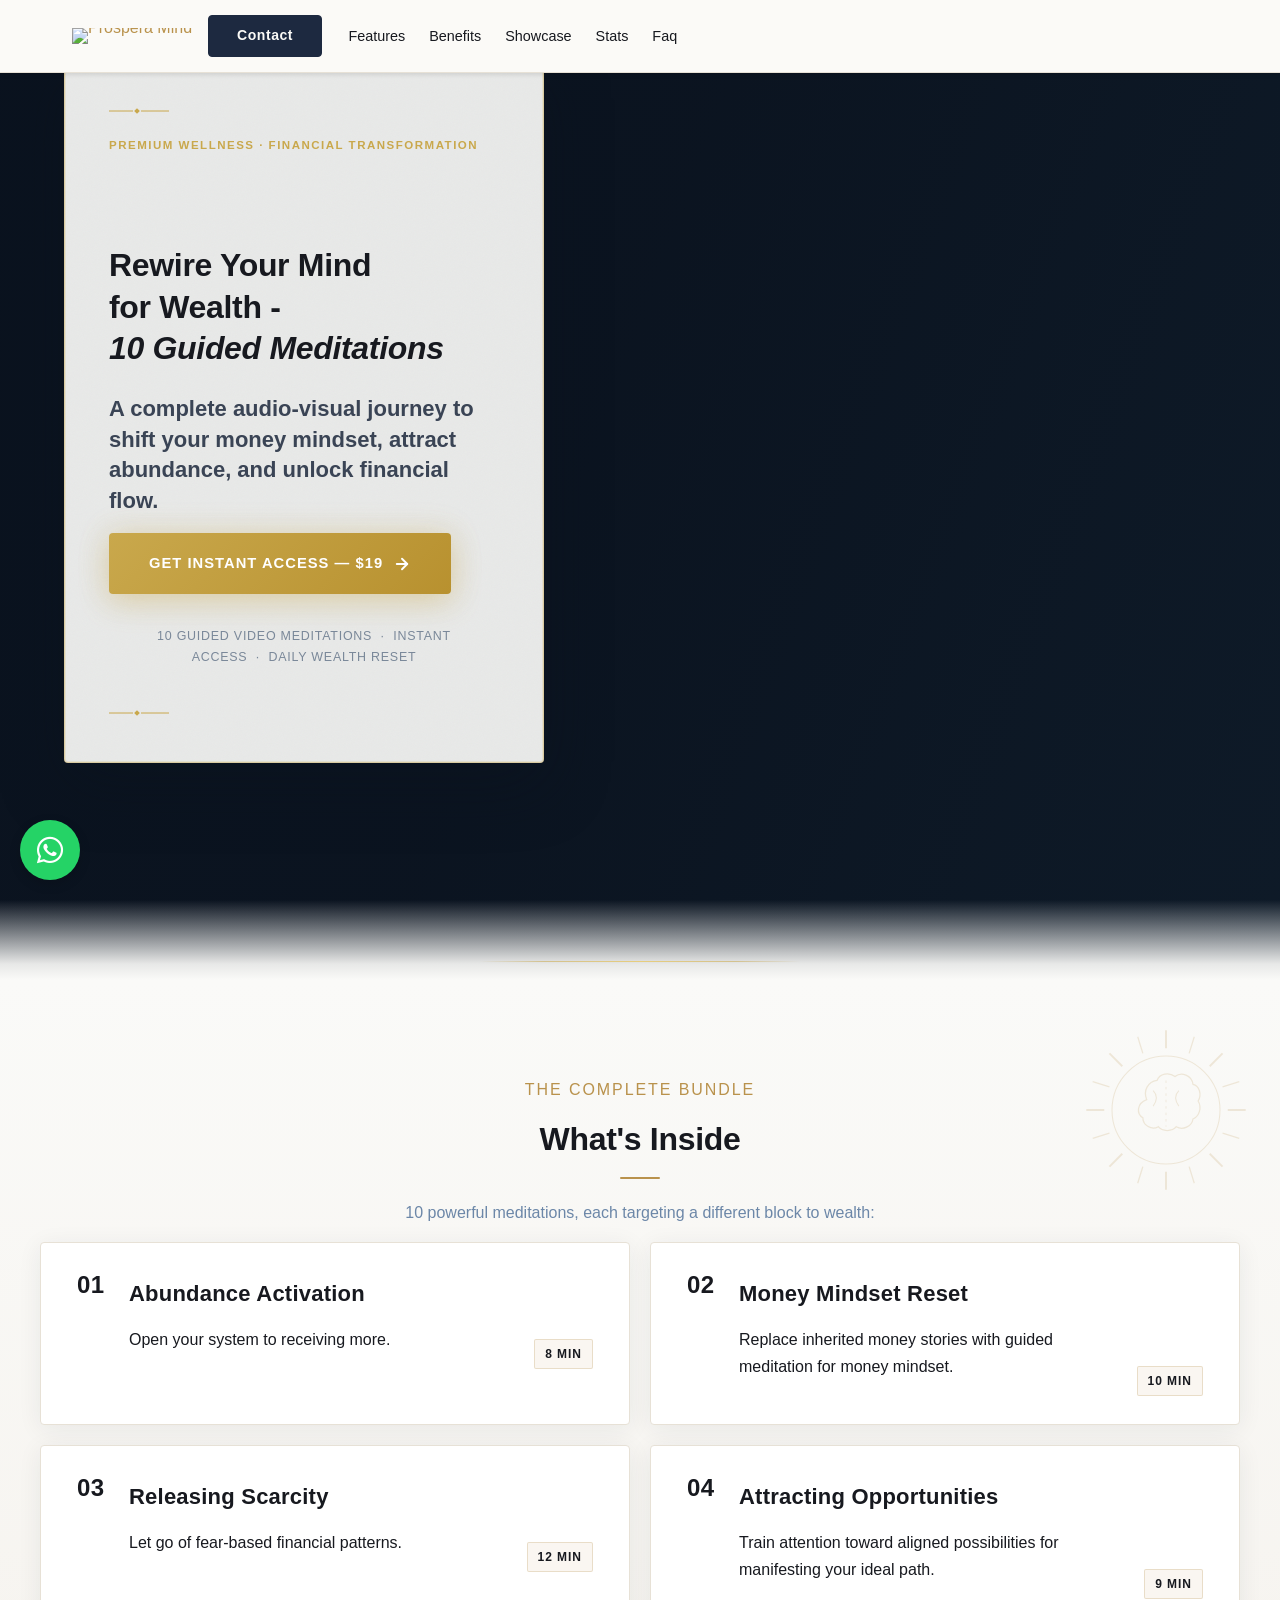
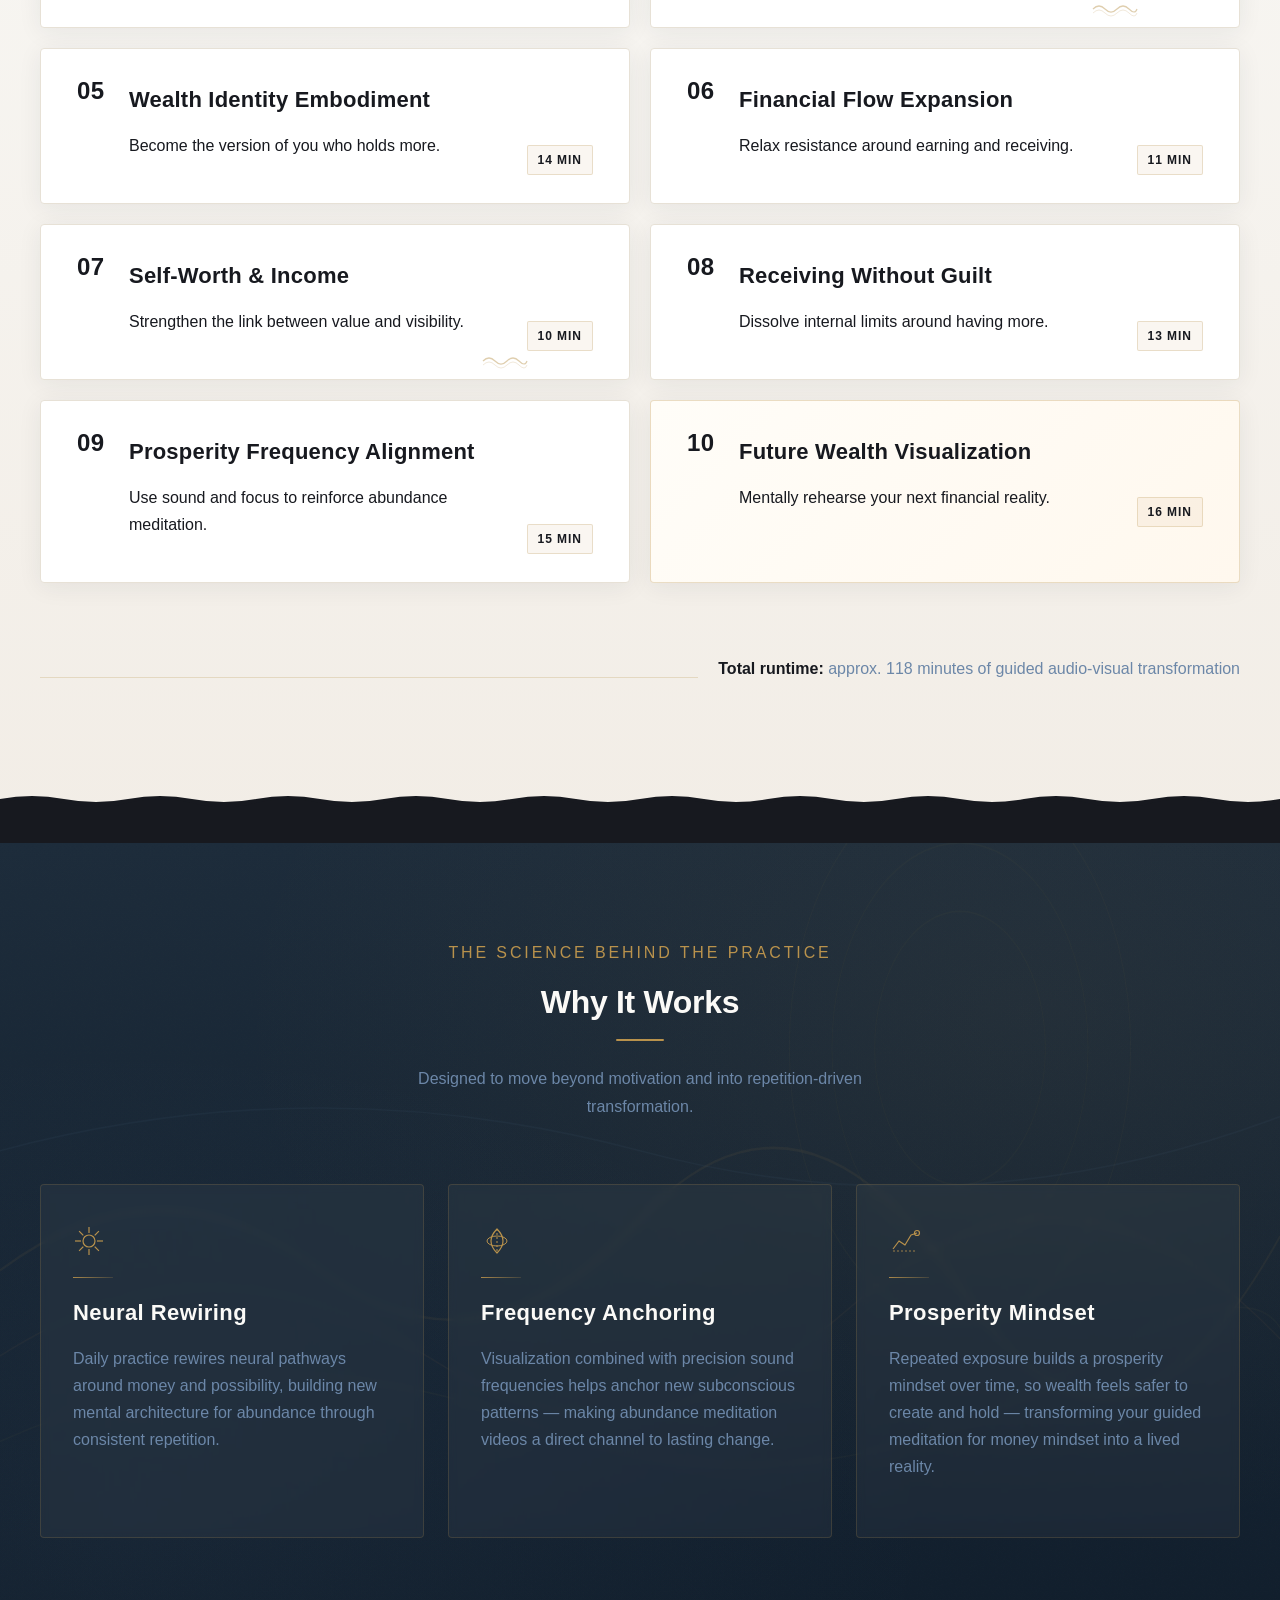
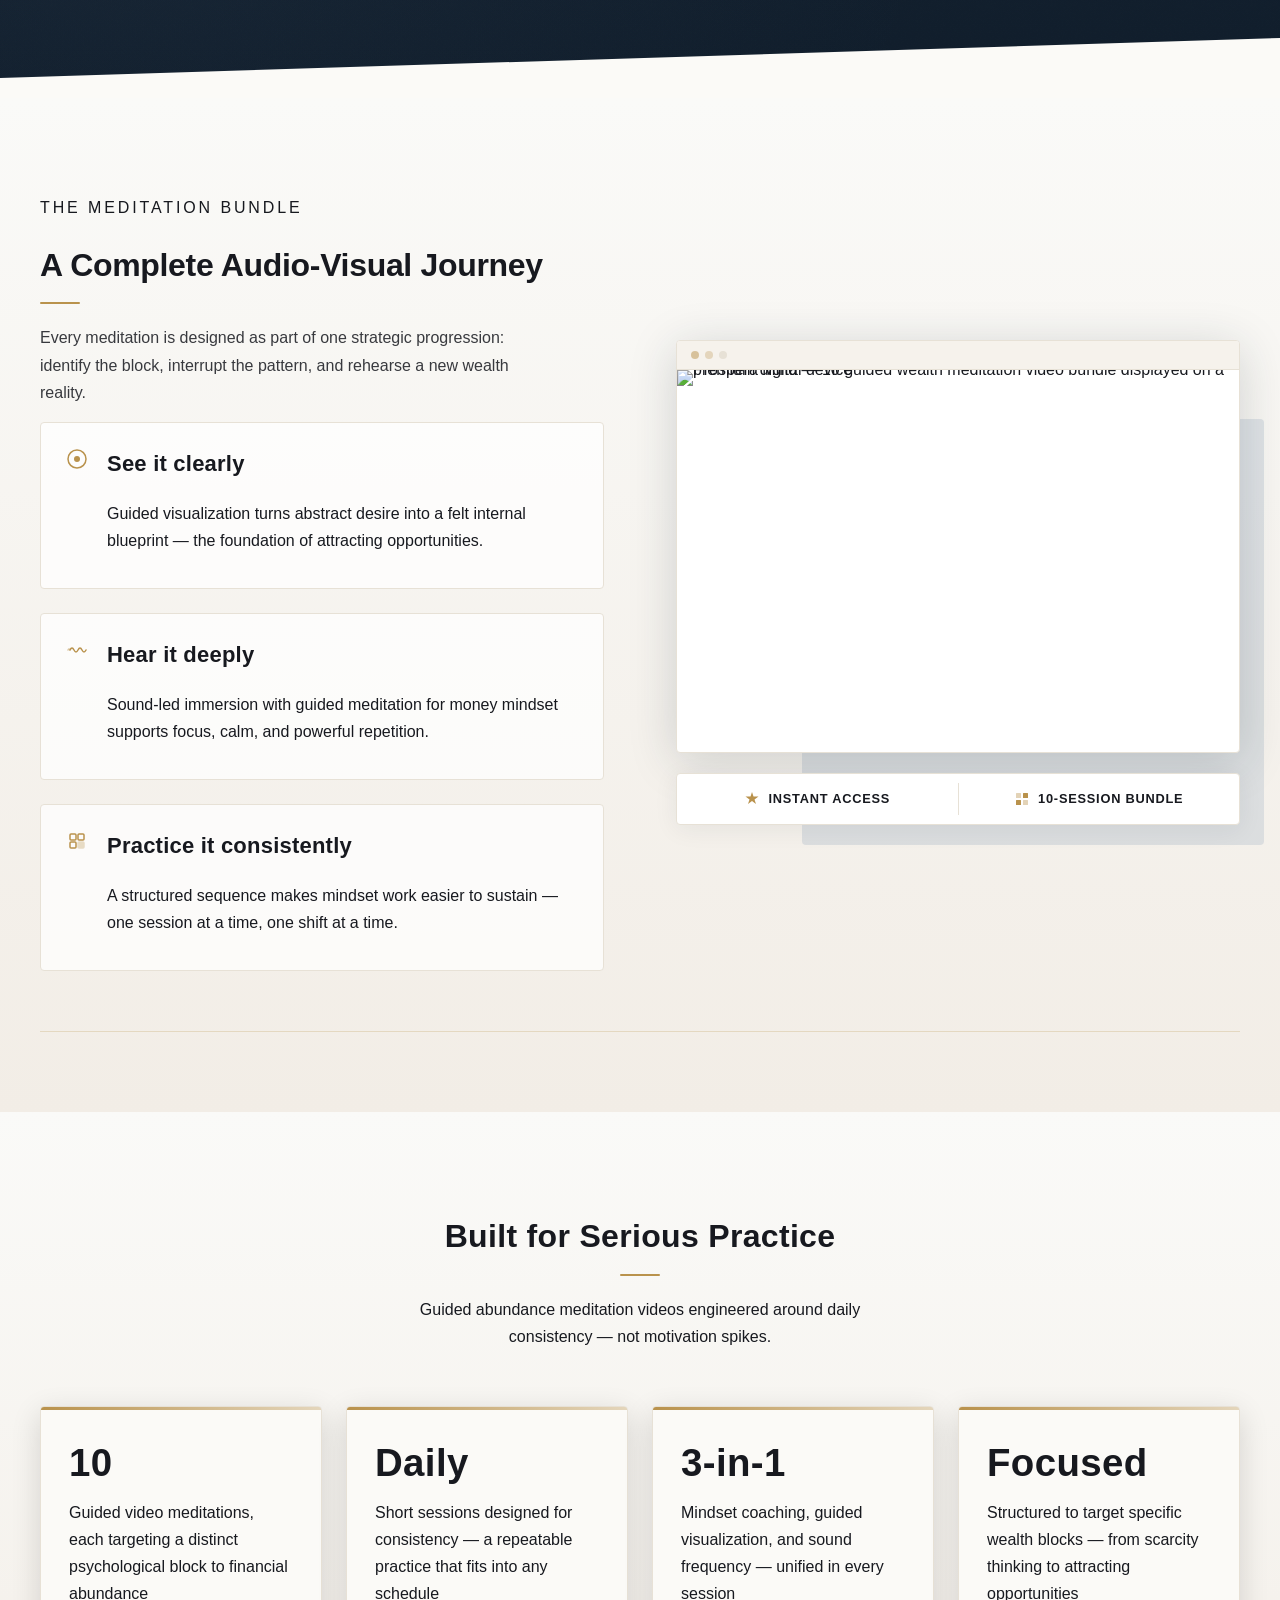
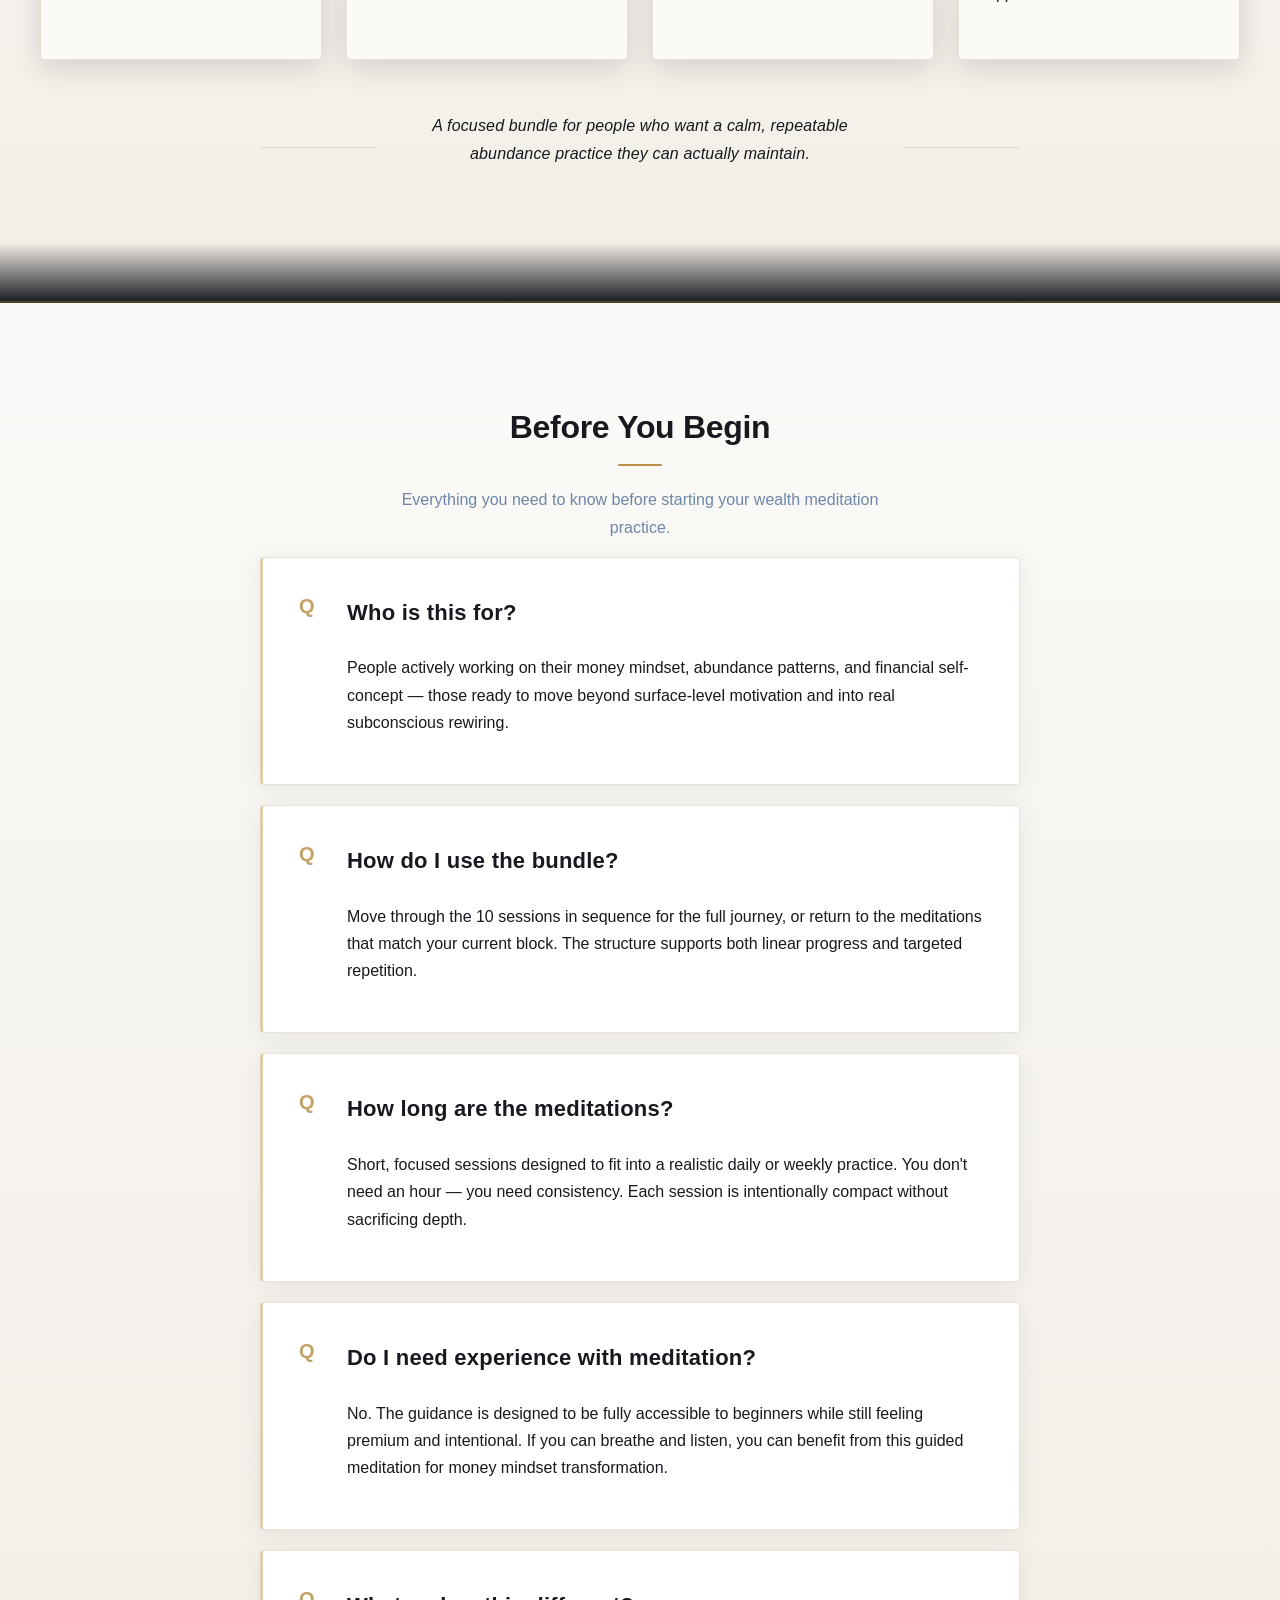
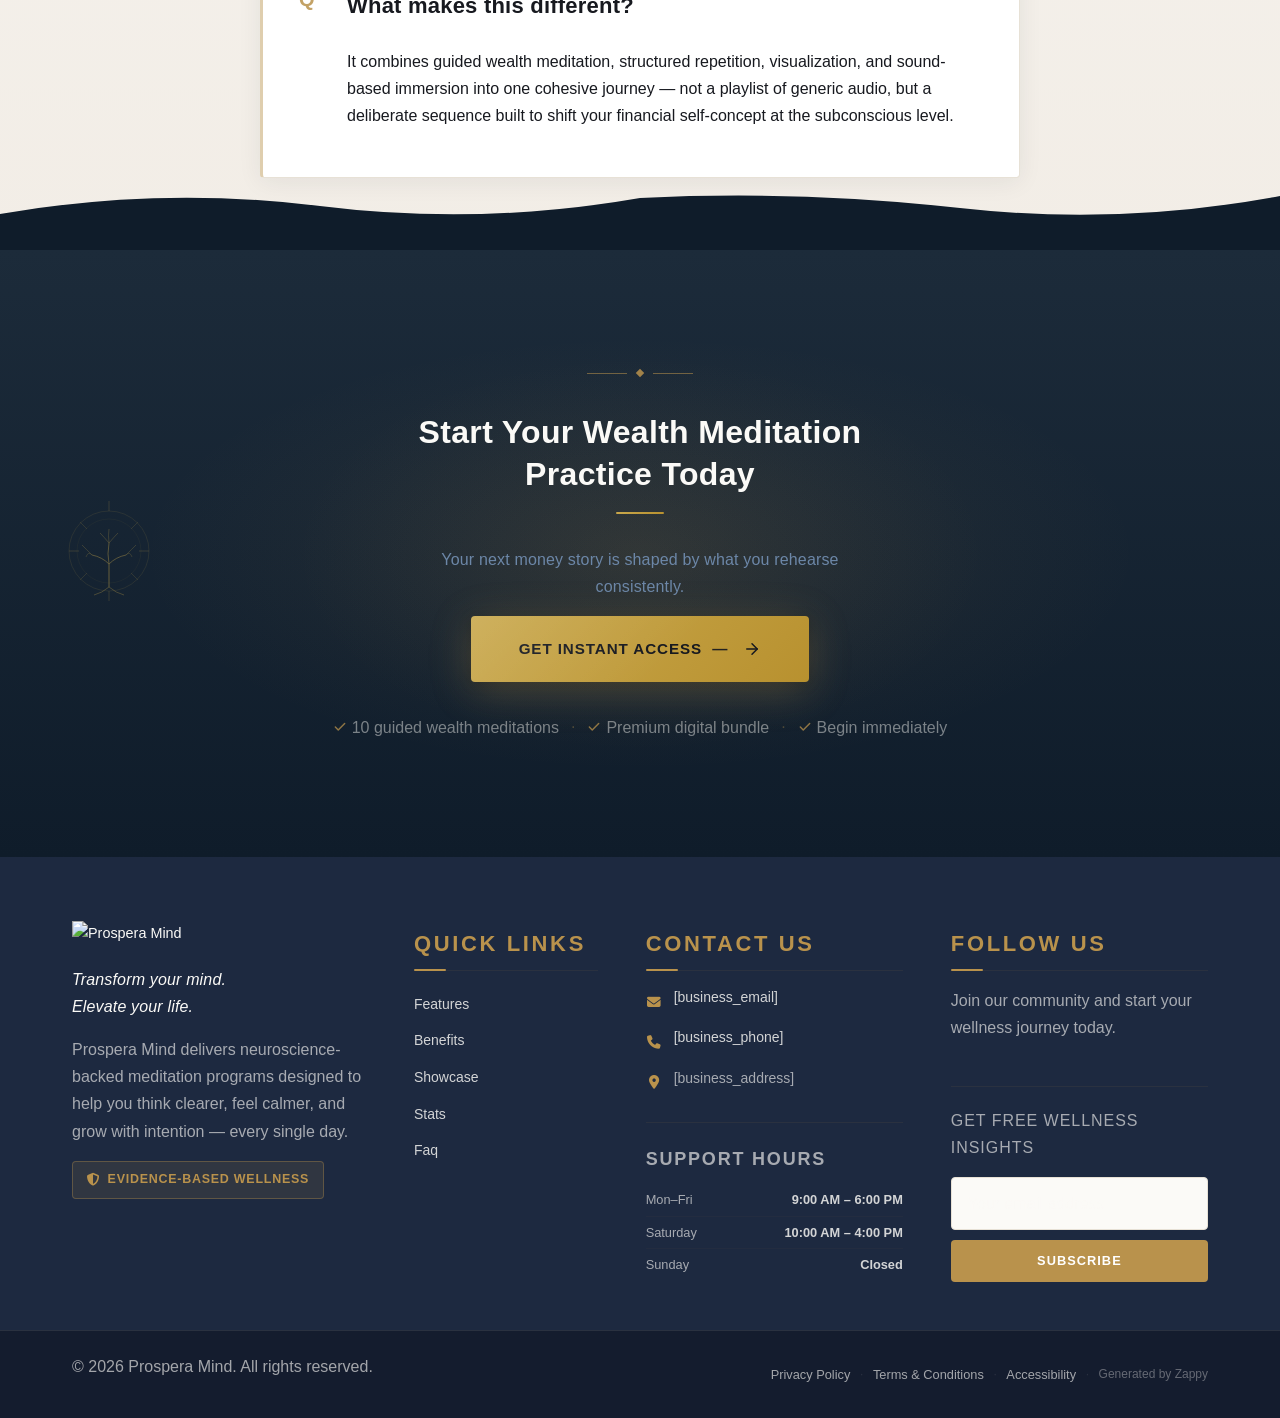
==== index.html @ e7957dd9 "Background sync: Progressive GitHub Sync" ====
<!DOCTYPE html>
<html lang="en">
<head>
    <meta charset="UTF-8">
    <meta name="viewport" content="width=device-width, initial-scale=1.0">
    <meta name="robots" content="index, follow">
    <title>manifesting job — Prospera Mind</title>
    <meta name="description" content="A premium digital wellness product offering a bundle of 10 guided wealth meditation videos designed to rewire the subconscious mind for financial abundance. The">
    <meta name="keywords" content="manifesting job, Attracting Opportunities, guided meditation for money mindset, abundance meditation videos">
    
    <!-- Favicons -->
    <link rel="icon" type="image/x-icon" href="/assets/favicon.ico">
    <link rel="icon" type="image/png" sizes="16x16" href="/assets/favicon-16x16.png">
    <link rel="icon" type="image/png" sizes="32x32" href="/assets/favicon-32x32.png">
    <link rel="icon" type="image/png" sizes="48x48" href="/assets/favicon-48x48.png">
    <link rel="icon" type="image/png" sizes="192x192" href="/assets/favicon-192x192.png">
    <link rel="icon" type="image/png" sizes="512x512" href="/assets/favicon-512x512.png">
    <link rel="apple-touch-icon" href="/assets/apple-touch-icon.png">
    <!-- Zappy Analytics -->
<script>
(function() {
  'use strict';
  
  // Configuration
  var config = {
    websiteId: '6196d710-2bc2-42ad-b493-50a3dfb09987',
    apiUrl: 'https://api.zappy5.com/api/analytics/track',
    sessionDuration: 30 * 60 * 1000, // 30 minutes
    visitorDuration: 30 * 24 * 60 * 60 * 1000, // 30 days
    trackPageViews: true,
    trackClicks: true,
    trackFormSubmissions: true
  };
  
  // Generate or retrieve persistent visitor ID (30 days)
  function getVisitorId() {
    var visitorKey = 'zappy_visitor_' + config.websiteId;
    var visitor = null;
    
    try {
      visitor = localStorage.getItem(visitorKey);
      if (visitor) {
        var visitorData = JSON.parse(visitor);
        var now = Date.now();
        
        // Check if visitor ID is still valid (30 days)
        if (now - visitorData.created < config.visitorDuration) {
          // Update last seen timestamp
          visitorData.lastSeen = now;
          localStorage.setItem(visitorKey, JSON.stringify(visitorData));
          return visitorData.id;
        }
      }
    } catch (e) {
      console.warn('Zappy Analytics: LocalStorage not available');
    }
    
    // Generate new visitor ID
    var newVisitorId = 'zv_' + Date.now() + '_' + Math.random().toString(36).substr(2, 9);
    
    try {
      localStorage.setItem(visitorKey, JSON.stringify({
        id: newVisitorId,
        created: Date.now(),
        lastSeen: Date.now()
      }));
    } catch (e) {
      // Continue without local storage
    }
    
    return newVisitorId;
  }
  
  // Generate or retrieve session ID (30 minutes)
  function getSessionId() {
    var sessionKey = 'zappy_session_' + config.websiteId;
    var session = null;
    
    try {
      session = sessionStorage.getItem(sessionKey);
      if (session) {
        var sessionData = JSON.parse(session);
        var now = Date.now();
        
        // Check if session is still valid
        if (now - sessionData.timestamp < config.sessionDuration) {
          // Update timestamp
          sessionData.timestamp = now;
          sessionStorage.setItem(sessionKey, JSON.stringify(sessionData));
          return sessionData.id;
        }
      }
    } catch (e) {
      console.warn('Zappy Analytics: SessionStorage not available');
    }
    
    // Generate new session ID
    var newSessionId = 'zs_' + Date.now() + '_' + Math.random().toString(36).substr(2, 9);
    
    try {
      sessionStorage.setItem(sessionKey, JSON.stringify({
        id: newSessionId,
        timestamp: Date.now()
      }));
    } catch (e) {
      // Continue without session storage
    }
    
    return newSessionId;
  }
  
  var visitorId = getVisitorId();
  var sessionId = getSessionId();
  
  // Track an event
  function trackEvent(eventType, data) {
    data = data || {};
    
    var eventData = {
      website_id: config.websiteId,
      event_type: eventType,
      page_path: window.location.pathname,
      referrer: document.referrer || 'direct',
      visitor_id: visitorId,
      session_id: sessionId,
      metadata: data
    };
    
    // Use sendBeacon if available (better for page unload events)
    if (navigator.sendBeacon) {
      var blob = new Blob([JSON.stringify(eventData)], { type: 'application/json' });
      navigator.sendBeacon(config.apiUrl, blob);
    } else {
      // Fallback to fetch
      fetch(config.apiUrl, {
        method: 'POST',
        headers: {
          'Content-Type': 'application/json'
        },
        body: JSON.stringify(eventData),
        keepalive: true
      }).catch(function(error) {
        console.warn('Zappy Analytics: Failed to track event', error);
      });
    }
  }
  
  // Track page view
  if (config.trackPageViews) {
    trackEvent('pageview', {
      title: document.title,
      url: window.location.href
    });
  }
  
  // Track clicks on important elements
  if (config.trackClicks) {
    document.addEventListener('click', function(e) {
      var target = e.target;
      
      // Track button clicks (counted as actions)
      if (target.tagName === 'BUTTON' || target.closest('button')) {
        var button = target.tagName === 'BUTTON' ? target : target.closest('button');
        trackEvent('click', {
          element: 'button',
          text: button.textContent.trim().substring(0, 100),
          id: button.id || null,
          class: button.className || null
        });
      }
      
      // Track link clicks (navigation - not counted as actions)
      else if (target.tagName === 'A' || target.closest('a')) {
        var link = target.tagName === 'A' ? target : target.closest('a');
        trackEvent('navigation', {
          element: 'link',
          text: link.textContent.trim().substring(0, 100),
          href: link.href,
          external: link.hostname !== window.location.hostname
        });
      }
    }, true);
  }
  
  // Track form submissions
  if (config.trackFormSubmissions) {
    document.addEventListener('submit', function(e) {
      var form = e.target;
      
      trackEvent('form_submit', {
        form_id: form.id || null,
        form_name: form.name || null,
        form_action: form.action || null,
        form_method: form.method || 'GET'
      });
    }, true);
  }
  
  // Track time on page (send on page unload)
  var pageLoadTime = Date.now();
  
  window.addEventListener('beforeunload', function() {
    var timeOnPage = Math.floor((Date.now() - pageLoadTime) / 1000); // in seconds
    
    trackEvent('page_unload', {
      time_on_page: timeOnPage,
      page_path: window.location.pathname
    });
  });
  
  // Expose tracking function globally for custom events
  window.zappyAnalytics = {
    track: trackEvent,
    getVisitorId: function() { return visitorId; },
    getSessionId: function() { return sessionId; }
  };
  
})();
</script>
<!-- End Zappy Analytics -->
    <meta property="og:title" content="manifesting job — Prospera Mind">
    <meta property="og:description" content="A premium digital wellness product offering a bundle of 10 guided wealth meditation videos designed to rewire the subconscious mind for financial abundance. The">
    <meta name="twitter:card" content="summary_large_image">
    <meta name="twitter:title" content="manifesting job — Prospera Mind">
    <meta name="twitter:description" content="A premium digital wellness product offering a bundle of 10 guided wealth meditation videos designed to rewire the subconscious mind for financial abundance. The">
    <meta property="og:type" content="website">
  <meta property="og:locale" content="en_US">
  
  
  
  
  
  <link rel="stylesheet" href="https://cdnjs.cloudflare.com/ajax/libs/font-awesome/6.4.0/css/all.min.css">
  <style>
    .skip-link { position: absolute; top: 0; left: 0; transform: translateY(-200%); padding: 12px 18px; background: var(--bg-dark, #1a1a1a); color: var(--text-light, #fff); font-weight: 600; border-radius: 0 0 8px 0; z-index: 10000; }
    .skip-link:focus { transform: none; outline: 2px solid var(--ring, #fff); outline-offset: 2px; }
    :focus-visible { outline: 2px solid var(--ring, currentColor); outline-offset: 3px; }
  </style>


  
    <!-- Favicons -->
    <link rel="icon" type="image/x-icon" href="/assets/favicon.ico">
    <link rel="icon" type="image/png" sizes="16x16" href="/assets/favicon-16x16.png">
    <link rel="icon" type="image/png" sizes="32x32" href="/assets/favicon-32x32.png">
    <link rel="icon" type="image/png" sizes="48x48" href="/assets/favicon-48x48.png">
    <link rel="icon" type="image/png" sizes="192x192" href="/assets/favicon-192x192.png">
    <link rel="icon" type="image/png" sizes="512x512" href="/assets/favicon-512x512.png">
    <link rel="apple-touch-icon" href="/assets/apple-touch-icon.png">
    <!-- Cookie Consent -->
    <link rel="stylesheet" href="https://cdn.jsdelivr.net/npm/vanilla-cookieconsent@3/dist/cookieconsent.css">
    <script src="https://cdn.jsdelivr.net/npm/vanilla-cookieconsent@3/dist/cookieconsent.umd.js"></script>
    <!-- Mickidum Accessibility Toolbar -->
    <script src="https://cdn.jsdelivr.net/gh/mickidum/acc_toolbar/acctoolbar/acctoolbar.min.js"></script>
    <link rel="stylesheet" href="/styles.css">

    <style id="zappy-dropdown-submenu-styles">
      /* ========== DESKTOP DROPDOWN SUBMENU STYLES ========== */
      /* Base styles for dropdown submenus - parent must be positioned */
      .nav-menu li:has(.sub-menu), nav li:has(.sub-menu), .navbar li:has(.sub-menu), #navMenu li:has(.sub-menu) { position: relative; }
      /* Submenu base - hidden by default */
      .nav-menu .sub-menu, nav .sub-menu, .navbar .sub-menu, #navMenu .sub-menu { display: block !important; position: absolute !important; top: 100%; left: 0; min-width: 220px; background: white; border-radius: 8px; box-shadow: 0 8px 25px rgba(0,0,0,0.15); padding: 8px 0; opacity: 0; visibility: hidden; transform: translateY(10px); transition: all 0.3s ease; z-index: 1000; list-style: none; pointer-events: none; }
      /* CRITICAL: Desktop hover styles to show dropdown */
      .nav-menu li:hover > .sub-menu, nav li:hover > .sub-menu, .navbar li:hover > .sub-menu, #navMenu li:hover > .sub-menu { opacity: 1 !important; visibility: visible !important; transform: translateY(0) !important; pointer-events: auto !important; }
      /* Submenu item styling */
      .sub-menu li { list-style: none; margin: 0; padding: 0; }
      .sub-menu a { display: block !important; padding: 10px 16px !important; color: var(--text-dark, #333) !important; font-weight: 500; text-decoration: none; white-space: nowrap; transition: background-color 0.2s; }
      .sub-menu .zappy-nav-child > a { padding-left: 28px !important; font-size: 0.9em !important; opacity: 0.85 !important; }
      [dir="rtl"] .sub-menu .zappy-nav-child > a, html[lang="he"] .sub-menu .zappy-nav-child > a, html[lang="ar"] .sub-menu .zappy-nav-child > a { padding-left: 10px !important; padding-right: 28px !important; }
      .sub-menu .zappy-nav-parent > a { font-weight: 600 !important; }
      .sub-menu a:hover { background-color: #f5f5f5; }
      /* RTL (Hebrew/Arabic) dropdown positioning */
      [dir="rtl"] .nav-menu .sub-menu, [dir="rtl"] nav .sub-menu, [dir="rtl"] .navbar .sub-menu, html[lang="he"] .nav-menu .sub-menu, html[lang="he"] nav .sub-menu, html[lang="he"] .navbar .sub-menu, html[lang="ar"] .nav-menu .sub-menu, html[lang="ar"] nav .sub-menu, html[lang="ar"] .navbar .sub-menu { left: auto !important; right: 0 !important; }
      /* Hide empty dropdown menus (exclude catalog sub-menus that use <a> children instead of <li>) */
      .sub-menu:empty, .sub-menu:not(:has(li:not(.zappy-hidden-menu-item))):not(:has(> a)), .sub-menu:not(:has(li)):not(:has(> a)) { display: none !important; opacity: 0 !important; visibility: hidden !important; pointer-events: none !important; }
      /* Desktop: show submenu on Menu Group hover */
      li:has(.menu-group-title):hover > .sub-menu { opacity: 1 !important; visibility: visible !important; transform: translateY(0) !important; pointer-events: auto !important; }
      /* Menu Group title styling */
      .nav-menu > li > .menu-group-title, #navMenu > li > .menu-group-title { display: inline-block; padding: 0.5rem 1rem; cursor: default; user-select: none; }
      
      /* ========== MOBILE SUBMENU STYLES ========== */
      @media (max-width: 768px) {
        .nav-menu .sub-menu, nav .sub-menu, .navbar .sub-menu, #navMenu .sub-menu { position: static !important; transform: none !important; box-shadow: none !important; background: transparent !important; max-height: 0; overflow: hidden; opacity: 0; visibility: hidden; transition: max-height 0.3s ease, opacity 0.3s ease; padding: 0 !important; border-radius: 0 !important; }
        .navbar .sub-menu.mobile-expanded, .nav-menu .sub-menu.mobile-expanded, #navMenu .sub-menu.mobile-expanded { max-height: none !important; overflow-y: visible !important; opacity: 1 !important; visibility: visible !important; padding: 8px 0 8px 16px !important; }
        [dir="rtl"] .sub-menu.mobile-expanded, html[lang="he"] .sub-menu.mobile-expanded { padding: 8px 16px 8px 0 !important; }
        /* Disable hover behavior on mobile */
        .nav-menu li:hover > .sub-menu, nav li:hover > .sub-menu, .navbar li:hover > .sub-menu, #navMenu li:hover > .sub-menu { opacity: 0; visibility: hidden; pointer-events: none; }
        .nav-menu li > .sub-menu.mobile-expanded, nav li > .sub-menu.mobile-expanded, .navbar li > .sub-menu.mobile-expanded, #navMenu li > .sub-menu.mobile-expanded { opacity: 1 !important; visibility: visible !important; pointer-events: auto !important; }
        .nav-menu li:has(.sub-menu), nav li:has(.sub-menu), .navbar li:has(.sub-menu), #navMenu li:has(.sub-menu) { display: flex !important; flex-wrap: wrap !important; align-items: center !important; position: relative !important; min-height: 44px !important; }
        .nav-menu li:has(.sub-menu) > a, nav li:has(.sub-menu) > a, .navbar li:has(.sub-menu) > a, #navMenu li:has(.sub-menu) > a { flex: 1 !important; min-width: 0 !important; }
        .nav-menu li:has(.sub-menu) > .menu-group-title, nav li:has(.sub-menu) > .menu-group-title, .navbar li:has(.sub-menu) > .menu-group-title, #navMenu li:has(.sub-menu) > .menu-group-title { flex: 1 !important; min-width: 0 !important; padding: 0 !important; line-height: inherit !important; }
        .nav-menu li:has(.sub-menu) > .sub-menu, nav li:has(.sub-menu) > .sub-menu, .navbar li:has(.sub-menu) > .sub-menu, #navMenu li:has(.sub-menu) > .sub-menu { flex-basis: 100% !important; width: 100% !important; }
        .nav-menu li:has(.sub-menu) > a [class*="chevron"], .nav-menu li:has(.sub-menu) > a [class*="arrow"], .nav-menu li:has(.sub-menu) > a .fa-chevron-down, .nav-menu li:has(.sub-menu) > a .fa-angle-down, nav li:has(.sub-menu) > a [class*="chevron"], nav li:has(.sub-menu) > a [class*="arrow"], #navMenu li:has(.sub-menu) > a [class*="chevron"], #navMenu li:has(.sub-menu) > a [class*="arrow"] { display: none !important; visibility: hidden !important; }
        .mobile-submenu-toggle { display: flex !important; align-items: center !important; justify-content: center !important; width: 44px !important; height: auto !important; background: transparent !important; border: none !important; cursor: pointer !important; color: var(--text-dark) !important; position: static !important; flex-shrink: 0 !important; align-self: stretch !important; z-index: 2 !important; padding: 0 !important; margin: 0 !important; }
        .mobile-submenu-toggle::after { content: '' !important; width: 0 !important; height: 0 !important; border-left: 6px solid transparent !important; border-right: 6px solid transparent !important; border-top: 7px solid currentColor !important; transition: transform 0.3s ease !important; }
        .mobile-submenu-toggle.expanded::after { transform: rotate(180deg) !important; }
        .sub-menu a { padding: 10px 0 !important; display: block !important; color: var(--text-dark) !important; white-space: normal !important; }
        .sub-menu .zappy-nav-child > a { padding-left: 28px !important; font-size: 0.9em !important; opacity: 0.85 !important; }
        [dir="rtl"] .sub-menu .zappy-nav-child > a, html[lang="he"] .sub-menu .zappy-nav-child > a, html[lang="ar"] .sub-menu .zappy-nav-child > a { padding-left: 0 !important; padding-right: 28px !important; }
        .sub-menu .zappy-nav-parent > a { font-weight: 600 !important; }
        .nav-menu.active, #navMenu.active { max-width: 100vw !important; overflow-x: hidden !important; box-sizing: border-box !important; }
        .navbar .sub-menu li a, nav.navbar .sub-menu li a, .zappy-products-dropdown .sub-menu a { color: var(--text-dark) !important; }
      }
      @media (min-width: 769px) { .mobile-submenu-toggle { display: none !important; } }
    </style>

    <style id="zappy-widget-visibility">
      html[dir="rtl"] .whatsapp-float { right: 20px !important; left: auto !important; }
      html[dir="ltr"] .whatsapp-float, html:not([dir]) .whatsapp-float { left: 20px !important; right: auto !important; }
      html[dir="rtl"] #mic-access-tool-general-button, html[dir="rtl"] .mic-access-tool-general-button,
      html[dir="rtl"] #mic-init-access-tool .mic-access-tool-general-button,
      html[dir="rtl"] #mic-init-access-tool #mic-access-tool-general-button,
      html[dir="rtl"] ._access-icon { left: 20px !important; right: auto !important; }
      html[dir="ltr"] #mic-access-tool-general-button, html[dir="ltr"] .mic-access-tool-general-button,
      html[dir="ltr"] #mic-init-access-tool .mic-access-tool-general-button,
      html[dir="ltr"] #mic-init-access-tool #mic-access-tool-general-button,
      html[dir="ltr"] ._access-icon,
      html:not([dir]) #mic-access-tool-general-button, html:not([dir]) .mic-access-tool-general-button,
      html:not([dir]) #mic-init-access-tool .mic-access-tool-general-button,
      html:not([dir]) #mic-init-access-tool #mic-access-tool-general-button,
      html:not([dir]) ._access-icon { right: 20px !important; left: auto !important; }
      @media (max-width: 768px) { .whatsapp-float { display: flex !important; } }
      @media (min-width: 769px) { .whatsapp-float { display: flex !important; } }
      @media (max-width: 768px) {
        #mic-access-tool-general-button, .mic-access-tool-general-button,
        #mic-init-access-tool .mic-access-tool-general-button, #mic-init-access-tool #mic-access-tool-general-button,
        ._access-icon { display: flex !important; visibility: visible !important; opacity: 1 !important; pointer-events: auto !important; }
        #mic-access-tool-box.opened-mic-access-tool, .mic-access-tool-box.opened-mic-access-tool,
        #mic-init-access-tool #mic-access-tool-box.opened-mic-access-tool {
          visibility: visible !important; opacity: 1 !important; pointer-events: auto !important;
        }
      }
      @media (min-width: 769px) {
        #mic-access-tool-general-button, .mic-access-tool-general-button,
        #mic-init-access-tool .mic-access-tool-general-button, #mic-init-access-tool #mic-access-tool-general-button,
        ._access-icon { display: flex !important; visibility: visible !important; opacity: 1 !important; pointer-events: auto !important; }
        #mic-access-tool-box.opened-mic-access-tool, .mic-access-tool-box.opened-mic-access-tool,
        #mic-init-access-tool #mic-access-tool-box.opened-mic-access-tool {
          visibility: visible !important; opacity: 1 !important; pointer-events: auto !important;
        }
      }
    </style>
</head>
<body>
<a class="skip-link" href="#main">Skip to main content</a>
  <nav class="navbar">
  <button class="mobile-toggle" id="mobileToggle" aria-label="Menu">
    <svg class="hamburger-icon" width="24" height="24" viewBox="0 0 24 24" fill="none">
      <path d="M3 12h18M3 6h18M3 18h18" stroke="currentColor" stroke-width="2" stroke-linecap="round"></path>
    </svg>
    <svg class="close-icon" width="24" height="24" viewBox="0 0 24 24" fill="none" style="display: none;">
      <path d="M18 6L6 18M6 6l12 12" stroke="currentColor" stroke-width="2" stroke-linecap="round"></path>
    </svg>
  </button>

  <button class="phone-header-btn" data-phone="[business_phone]" aria-label="Call">
    <svg width="20" height="20" viewBox="0 0 24 24" fill="currentColor">
      <path d="M22 16.92v3a2 2 0 0 1-2.18 2 19.79 19.79 0 0 1-8.63-3.07 19.5 19.5 0 0 1-6-6 19.79 19.79 0 0 1-3.07-8.67A2 2 0 0 1 4.11 2h3a2 2 0 0 1 2 1.72 12.84 12.84 0 0 0 .7 2.81 2 2 0 0 1-.45 2.11L8.09 9.91a16 16 0 0 0 6 6l1.27-1.27a2 2 0 0 1 2.11-.45 12.84 12.84 0 0 0 2.81.7A2 2 0 0 1 22 16.92z"></path>
    </svg>
  </button>

  <div class="nav-container">
    <div class="nav-brand">
      <a href="/" class="logo-link"><img class="logo" src="/assets/site-home-image-1.webp" alt="Prospera Mind"></a>
    </div>

    <ul class="nav-menu" id="navMenu"><li><a href="#features">Features</a></li><li><a href="#benefits">Benefits</a></li><li><a href="#showcase">Showcase</a></li><li><a href="#stats">Stats</a></li><li><a href="#faq">Faq</a></li></ul>

    <div class="nav-cta-container">
      <a href="#cta" class="nav-cta-btn">Contact</a>
    </div>
  </div>
</nav>
<script>

// Navbar Mobile Menu Toggle and Contrast Fix
(function() {
  // Use 'load' event instead of 'DOMContentLoaded' to ensure we run AFTER all other scripts
  window.addEventListener('load', function() {
    
    // FIX MOBILE BUTTON CONTRAST
    // Detect navbar background color and apply contrasting color to mobile buttons
    const navbar = document.querySelector('.navbar, nav, header');
    if (!navbar) {
      console.log('[Navbar] Navbar element not found');
      return;
    }
    
    // DECLARE VARIABLES EARLY to avoid Temporal Dead Zone errors
    // These are used in multiple places below
    let mobileToggle = document.getElementById('mobileToggle') ||
                       document.querySelector('.mobile-toggle') ||
                       document.querySelector('.hamburger') ||
                       document.querySelector('.hamburger-menu') ||
                       document.querySelector('.menu-toggle') ||
                       document.querySelector('.burger-menu') ||
                       document.querySelector('[aria-label="Menu"]') ||
                       document.querySelector('[aria-label="תפריט"]');
    
    const phoneBtn = document.querySelector('.phone-header-btn');
    
    const computedStyle = window.getComputedStyle(navbar);
    let bgColor = computedStyle.backgroundColor;
    
    console.log('[Navbar] Initial navbar background:', bgColor);
    
    // Check if background is transparent or rgba with 0 alpha
    const isTransparent = bgColor === 'transparent' || 
                         bgColor === 'rgba(0, 0, 0, 0)' ||
                         (bgColor.startsWith('rgba') && bgColor.includes(', 0)'));
    
    if (isTransparent) {
      // Check for background-image or gradient
      const bgImage = computedStyle.backgroundImage;
      if (bgImage && bgImage !== 'none') {
        console.log('[Navbar] Navbar has background image/gradient, using dark text');
        bgColor = 'rgb(240, 240, 240)'; // Assume light background
      } else {
        // Transparent navbar - check body background
        const bodyBg = window.getComputedStyle(document.body).backgroundColor;
        console.log('[Navbar] Navbar transparent, using body background:', bodyBg);
        bgColor = bodyBg;
      }
    }
    
    // Calculate luminance to determine if background is light or dark
    const rgb = bgColor.match(/\d+/g);
    if (rgb && rgb.length >= 3) {
      const r = parseInt(rgb[0]);
      const g = parseInt(rgb[1]);
      const b = parseInt(rgb[2]);
      const luminance = (0.299 * r + 0.587 * g + 0.114 * b) / 255;
      
      // Mobile button colors are set by Claude's AI-generated CSS (same as .nav-menu a)
      // No dynamic color overrides needed - colors come from the generated navbar CSS
      console.log('[Navbar] Mobile button colors preserved from Claude CSS (luminance:', luminance.toFixed(2) + ')');
      
      // FIX ICON SIZES - Ensure SVGs are properly sized and visible
      // INJECT CRITICAL CSS TO OVERRIDE ANY CONFLICTING RULES
      const criticalCSS = document.createElement('style');
      criticalCSS.id = 'zappy-mobile-nav-fix';
      const htmlLang = document.documentElement.lang || 'en';
      const htmlDir = document.documentElement.dir || 'ltr';
      // Check both dir attribute AND lang for RTL detection
      // dir="rtl" is the most reliable indicator
      const isRTL = htmlDir === 'rtl' || htmlLang === 'he' || htmlLang === 'ar';
      
      criticalCSS.textContent = `
        /* Hide mobile buttons on desktop, show only on mobile */
        @media (min-width: 769px) {
          .mobile-toggle,
          .phone-header-btn {
            display: none !important;
          }
        }
        
        /* Show and position mobile buttons correctly on mobile */
        @media (max-width: 768px) {
          .navbar,
          nav.navbar {
            min-height: 70px !important;
          }

          .mobile-toggle,
          .phone-header-btn {
            position: absolute !important;
            top: 0 !important;
            bottom: 0 !important;
            margin-top: auto !important;
            margin-bottom: auto !important;
            transform: none !important;
            z-index: 1001 !important;
            display: flex !important;
            align-items: center !important;
            justify-content: center !important;
            width: 36px !important;
            height: 36px !important;
            border-radius: 50% !important;
            border: none !important;
            cursor: pointer !important;
            padding: 6px !important;
            background: none !important;
            color: var(--nav-text, var(--text-dark)) !important;
            touch-action: manipulation !important;
            -webkit-tap-highlight-color: transparent !important;
          }

          html[data-zappy-site-type="ecommerce"] .phone-header-btn,
          body[data-zappy-site-type="ecommerce"] .phone-header-btn,
          html[data-zappy-site-type="ecommerce"] header .phone-header-btn,
          html[data-zappy-site-type="ecommerce"] nav .phone-header-btn {
            display: none !important;
            visibility: hidden !important;
            width: 0 !important;
            height: 0 !important;
            min-width: 0 !important;
            overflow: hidden !important;
          }
          
          /* LTR positioning (default): hamburger LEFT, phone RIGHT */
          html:not([dir="rtl"]):not([lang="he"]):not([lang="ar"]) .mobile-toggle,
          html[dir="ltr"] .mobile-toggle {
            left: 12px !important;
            right: auto !important;
          }
          html:not([dir="rtl"]):not([lang="he"]):not([lang="ar"]) .phone-header-btn,
          html[dir="ltr"] .phone-header-btn {
            right: 12px !important;
            left: auto !important;
          }
          
          /* RTL positioning: hamburger RIGHT, phone LEFT */
          html[dir="rtl"] .mobile-toggle,
          html[lang="he"] .mobile-toggle,
          html[lang="ar"] .mobile-toggle {
            right: 12px !important;
            left: auto !important;
          }
          html[dir="rtl"] .phone-header-btn,
          html[lang="he"] .phone-header-btn,
          html[lang="ar"] .phone-header-btn {
            left: 12px !important;
            right: auto !important;
          }
          
          /* CRITICAL: Ensure nav-container has min-height on mobile */
          /* All children are positioned absolutely/fixed on mobile, so height:auto collapses to 0 */
          .nav-container {
            min-height: 70px !important;
            position: relative !important;
          }
          
          /* Ensure SVG icons are properly sized and inherit color */
          .mobile-toggle svg,
          .phone-header-btn svg {
            width: 24px !important;
            height: 24px !important;
            /* Don't force display - let JavaScript control hamburger/close toggle */
          }
          
          /* Reset nav-cta-container on mobile - remove desktop box-shadow/padding */
          /* that creates a visible ghost box when CTA button is hidden */
          .nav-cta-container {
            box-shadow: none !important;
            padding: 0 !important;
          }
          
          /* Hide nav-cta-container entirely on mobile when there's no lang-switcher */
          /* (only the CTA button is inside, and it's hidden on mobile) */
          .nav-cta-container:not(:has(.lang-switcher)) {
            display: none !important;
          }
          
          /* CRITICAL: Prevent hero image fade gradient from bleeding over headline text */
          /* The .image-fade-gradient has bottom: -30px (extends below parent) */
          /* On mobile stacked layout, this overlaps the h1 text below the image */
          .hero-image-column {
            overflow: hidden !important;
          }
          .image-fade-gradient {
            bottom: 0 !important;
          }
          
          /* Hide desktop language switcher on mobile - hamburger menu handles it */
          /* High specificity to override stored CSS */
          .lang-switcher,
          .nav-cta-container .lang-switcher,
          .nav-container .lang-switcher,
          .navbar .lang-switcher,
          .navbar .nav-cta-container .lang-switcher {
            display: none !important;
          }
        }
      `;
      
      // Remove existing fix if present and inject new one
      const existing = document.getElementById('zappy-mobile-nav-fix');
      if (existing) existing.remove();
      document.head.appendChild(criticalCSS);
      
      console.log('[Navbar] Critical CSS injected for mobile nav positioning');
      
      // ONLY apply inline positioning styles on mobile viewport
      // On desktop, the CSS handles hiding these buttons with display: none
      // Inline styles were breaking desktop layout by overriding CSS
      const isMobileViewport = window.innerWidth <= 768;
      
      if (mobileToggle) {
        // Icon sizing applies to all viewports for consistency
        const hamburgerIcon = mobileToggle.querySelector('.hamburger-icon');
        const closeIcon = mobileToggle.querySelector('.close-icon');
        
        if (hamburgerIcon) {
          hamburgerIcon.style.setProperty('width', '24px', 'important');
          hamburgerIcon.style.setProperty('height', '24px', 'important');
          hamburgerIcon.style.setProperty('display', 'block', 'important'); // Show hamburger by default
        }
        if (closeIcon) {
          closeIcon.style.setProperty('width', '24px', 'important');
          closeIcon.style.setProperty('height', '24px', 'important');
          closeIcon.style.setProperty('display', 'none', 'important'); // Hide close icon by default
        }
        
        // ONLY set positioning inline styles on mobile
        if (isMobileViewport) {
          mobileToggle.style.setProperty('position', 'absolute', 'important');
          mobileToggle.style.setProperty('top', '0', 'important');
          mobileToggle.style.setProperty('bottom', '0', 'important');
          mobileToggle.style.setProperty('margin-top', 'auto', 'important');
          mobileToggle.style.setProperty('margin-bottom', 'auto', 'important');
          mobileToggle.style.setProperty('transform', 'none', 'important');
          mobileToggle.style.setProperty('z-index', '1001', 'important');
          
          // Clear any inline left/right so CSS can take over based on html[dir]
          mobileToggle.style.removeProperty('left');
          mobileToggle.style.removeProperty('right');
          
          console.log('[Navbar] Mobile toggle positioning applied (mobile viewport)');
        } else {
          // On desktop, clear any positioning styles to let CSS handle it
          mobileToggle.style.removeProperty('position');
          mobileToggle.style.removeProperty('top');
          mobileToggle.style.removeProperty('transform');
          mobileToggle.style.removeProperty('z-index');
          mobileToggle.style.removeProperty('left');
          mobileToggle.style.removeProperty('right');
          console.log('[Navbar] Desktop viewport - cleared mobile toggle inline positioning');
        }
      }
      
      if (phoneBtn) {
        // Icon sizing applies to all viewports
        const phoneIcon = phoneBtn.querySelector('svg');
        if (phoneIcon) {
          phoneIcon.style.width = '24px';
          phoneIcon.style.height = '24px';
          phoneIcon.setAttribute('width', '24');
          phoneIcon.setAttribute('height', '24');
        }
        
        // ONLY set positioning inline styles on mobile
        if (isMobileViewport) {
          phoneBtn.style.setProperty('position', 'absolute', 'important');
          phoneBtn.style.setProperty('top', '0', 'important');
          phoneBtn.style.setProperty('bottom', '0', 'important');
          phoneBtn.style.setProperty('margin-top', 'auto', 'important');
          phoneBtn.style.setProperty('margin-bottom', 'auto', 'important');
          phoneBtn.style.setProperty('transform', 'none', 'important');
          phoneBtn.style.setProperty('z-index', '1001', 'important');
          
          // Clear any inline left/right so CSS can take over based on html[dir]
          phoneBtn.style.removeProperty('left');
          phoneBtn.style.removeProperty('right');
          
          console.log('[Navbar] Phone button positioning applied (mobile viewport)');
        } else {
          // On desktop, clear any positioning styles to let CSS handle it
          phoneBtn.style.removeProperty('position');
          phoneBtn.style.removeProperty('top');
          phoneBtn.style.removeProperty('transform');
          phoneBtn.style.removeProperty('z-index');
          phoneBtn.style.removeProperty('left');
          phoneBtn.style.removeProperty('right');
          console.log('[Navbar] Desktop viewport - cleared phone button inline positioning');
        }
      }
    } else {
      console.log('[Navbar] Could not parse background color:', bgColor);
    }
    
    // MOBILE MENU TOGGLE
    // Re-query in case DOM changed (mobileToggle already declared at top of function)
    mobileToggle = document.getElementById('mobileToggle') ||
                   document.querySelector('.mobile-toggle') ||
                   document.querySelector('.hamburger') ||
                   document.querySelector('.hamburger-menu') ||
                   document.querySelector('.menu-toggle') ||
                   document.querySelector('.burger-menu') ||
                   document.querySelector('[aria-label="Menu"]') ||
                   document.querySelector('[aria-label="תפריט"]');
    
    // EXPANDED SEARCH: Find nav menu by ID or class
    const navMenu = document.getElementById('navMenu') ||
                  document.querySelector('.nav-menu') ||
                  document.querySelector('.nav-links') ||
                  document.querySelector('nav ul:not(.submenu)');
    
    if (!mobileToggle || !navMenu) {
      console.log('[Navbar] Mobile toggle or menu not found:', { toggle: !!mobileToggle, menu: !!navMenu });
      return;
    }
    
    // Ensure navMenu has ID for CSS targeting
    if (!navMenu.id) {
      navMenu.id = 'navMenu';
    }
    
    console.log('[Navbar] Initializing mobile menu...');
    
    // Remove any existing event listeners by cloning the button
    const newToggle = mobileToggle.cloneNode(true);
    mobileToggle.parentNode.replaceChild(newToggle, mobileToggle);
    
    // Toggle menu handler (shared by click and touchend)
    function handleToggle(e) {
      e.preventDefault();
      e.stopPropagation();
      
      const hamburgerIcon = newToggle.querySelector('.hamburger-icon');
      const closeIcon = newToggle.querySelector('.close-icon');
      const isActive = navMenu.classList.contains('active');
      
      if (isActive) {
        // Close menu
        navMenu.classList.remove('active');
        if (hamburgerIcon) hamburgerIcon.style.setProperty('display', 'block', 'important');
        if (closeIcon) closeIcon.style.setProperty('display', 'none', 'important');
        document.body.style.overflow = '';
        console.log('[Navbar] Menu closed');
      } else {
        // Open menu
        navMenu.classList.add('active');
        if (hamburgerIcon) hamburgerIcon.style.setProperty('display', 'none', 'important');
        if (closeIcon) closeIcon.style.setProperty('display', 'block', 'important');
        document.body.style.overflow = 'hidden';
        console.log('[Navbar] Menu opened');
      }
    }
    
    // Use click for desktop/emulation and touchend as iOS Safari fallback.
    // Prevent double-fire with a timestamp guard.
    var lastToggleTime = 0;
    function guardedToggle(e) {
      var now = Date.now();
      if (now - lastToggleTime < 300) return;
      lastToggleTime = now;
      handleToggle(e);
    }
    
    newToggle.addEventListener('click', guardedToggle);
    newToggle.addEventListener('touchend', guardedToggle);
    
    // Close menu when clicking nav links (but NOT dropdown toggles)
    const navLinks = navMenu.querySelectorAll('a');
    navLinks.forEach(function(link) {
      link.addEventListener('click', function() {
        // Don't close if it's a dropdown child (unless it's a real navigation link)
        if (this.getAttribute('href') === '#') return;
        
        const hamburgerIcon = newToggle.querySelector('.hamburger-icon');
        const closeIcon = newToggle.querySelector('.close-icon');
        
        navMenu.classList.remove('active');
        if (hamburgerIcon) hamburgerIcon.style.setProperty('display', 'block', 'important');
        if (closeIcon) closeIcon.style.setProperty('display', 'none', 'important');
        document.body.style.overflow = '';
        console.log('[Navbar] Menu closed (link clicked)');
      });
    });
    
    // DROPDOWN MENU TOGGLE (for mobile and touch devices)
    var dropdownToggles = navMenu.querySelectorAll('.dropdown-toggle');
    dropdownToggles.forEach(function(toggle) {
      toggle.addEventListener('click', function(e) {
        e.preventDefault();
        e.stopPropagation();
        var parent = this.closest('.nav-dropdown');
        if (!parent) return;
        
        // Close other open dropdowns at the same level
        var siblings = parent.parentNode.querySelectorAll('.nav-dropdown.open');
        siblings.forEach(function(sib) {
          if (sib !== parent) sib.classList.remove('open');
        });
        
        parent.classList.toggle('open');
        console.log('[Navbar] Dropdown toggled:', parent.classList.contains('open') ? 'open' : 'closed');
      });
    });
    
    // Close dropdowns when clicking outside
    document.addEventListener('click', function(e) {
      if (!e.target.closest('.nav-dropdown')) {
        var openDropdowns = document.querySelectorAll('.nav-dropdown.open');
        openDropdowns.forEach(function(dd) { dd.classList.remove('open'); });
      }
    });
    
    console.log('[Navbar] Dropdown handlers initialized for ' + dropdownToggles.length + ' dropdowns');
    
    // Phone button functionality (phoneBtn already declared at top of function)
    if (phoneBtn) {
      phoneBtn.addEventListener('click', function() {
        // Get phone number from placeholder in page or use default
        const phoneLinks = document.querySelectorAll('a[href^="tel:"]');
        const phoneNumber = phoneLinks.length > 0 
          ? phoneLinks[0].getAttribute('href').replace('tel:', '')
          : '[business_phone]';
        
        window.location.href = 'tel:' + phoneNumber;
        console.log('[Navbar] Phone button clicked');
      });
    }
    
    console.log('[Navbar] Mobile menu initialized successfully');
    
    // WhatsApp button visibility is now controlled via CSS (siteSettings).
    // No JS-based desktop hiding — the button is visible on both mobile and desktop by default.
  });
})();

</script>
  
  <main id="main">
    <section data-band-index="0" id="hero" class="home-hero-section" data-layout-spec="Home-hero" data-hero-type="fullscreen-scrim">
  <!-- Background Image -->
  <div class="home-hero-bg">
    <div data-zappy-zoom-wrapper="true" data-element-id="img-1779021820663-qwprhrzsh" data-element-type="image" data-zappy-zoom-wrapper-width-mode="full" style="position: absolute !important; top: 0px !important; left: 0px !important; width: 100% !important; height: 100% !important; max-width: none !important; margin-left: 0px !important; margin-right: 0px !important; display: block !important; z-index: 1 !important; overflow: hidden !important;" data-zappy-zoom-clip="true" data-zappy-wrapper-margins-applied="true" data-zappy-zoom-wrapper-align="center"><img fetchpriority="high" data-hero-bg="true" data-placeholder="home-hero-image-1" data-context="Cinematic luxury wellness meditation environment: a deep navy-black room with soft warm amber and gold ambient lighting, premium meditation cushion or chair in foreground, abstract golden light particles or bokeh floating in air, moody atmospheric depth, no people, evokes financial abundance and inner transformation, editorial photography style, ultra premium feel" width="1200" height="700" src="/assets/site-home-hero-image-1-1779022518604-dr6qcs.webp?v=1779022520742" alt="Cinematic luxury meditation environment with deep navy and gold ambient lighting" data-hero-background="true" data-element-type="image" data-element-id="img-1779021820663-qwprhrzsh" style="object-position: 50% 50% !important; object-fit: cover !important; width: 100% !important; height: 100% !important; margin: 0px !important; position: absolute !important; left: 0% !important; top: 0% !important; max-width: none !important; max-height: none !important; display: block !important;" data-zappy-object-position="50% 50%" data-zappy-zoom="1"></div>
  </div>

  <!-- Scrim Overlay -->
  <div class="home-hero-scrim" aria-hidden="true"></div>

  <!-- Editorial Card -->
  <div class="home-hero-container">
    <article class="home-hero-card"><grammarly-extension data-grammarly-shadow-root="true" style="position: absolute; top: -1px; left: -1px; pointer-events: none; --rem: 16;" class="dnXmp"></grammarly-extension><grammarly-extension data-grammarly-shadow-root="true" style="position: absolute; top: -1px; left: -1px; pointer-events: none; --rem: 16;" class="dnXmp"></grammarly-extension><grammarly-extension data-grammarly-shadow-root="true" style="position: absolute; top: -1px; left: -1px; pointer-events: none; --rem: 16;" class="dnXmp"></grammarly-extension><grammarly-extension data-grammarly-shadow-root="true" style="position: absolute; top: -1px; left: -1px; pointer-events: none; --rem: 16;" class="dnXmp"></grammarly-extension>

      <!-- Gold horizontal rule motif (top) -->
      <div class="home-hero-rule-top" aria-hidden="true">
        <svg data-no-icon-edit="true" aria-hidden="true" width="60" height="10" viewBox="0 0 60 10" fill="none" xmlns="http://www.w3.org/2000/svg">
          <line x1="0" y1="5" x2="24" y2="5" stroke="#C9A84C" stroke-width="1"></line>
          <rect x="26" y="3" width="4" height="4" transform="rotate(45 28 5)" fill="#C9A84C"></rect>
          <line x1="32" y1="5" x2="60" y2="5" stroke="#C9A84C" stroke-width="1"></line>
        </svg>
      </div>

      <!-- Label -->
      <p><span class="home-hero-label">Premium Wellness · Financial Transformation</span>

      
      </p><!-- H1 --><h1 class="home-hero-h1" ></h1><h2 ></h2><h2 >Rewire Your Mind<br>for Wealth -<br><em>10 Guided Meditations</em></h2>

      <!-- Subtitle -->
      <h3 class="home-hero-subtitle" >A complete audio-visual journey to shift your money mindset, attract abundance, and unlock financial flow.</h3>

      <!-- CTA Button -->
      <p><a href="#get-access" class="home-hero-cta btn-primary" data-element-type="button" data-element-id="btn-1779021820652-n5pilj5du" data-native-element="true" style="outline: none;">
        Get Instant Access — $19<svg data-element-type="icon" data-icon-type="svg" width="18" height="18" viewBox="0 0 24 24" fill="none" stroke="currentColor" stroke-width="2.5" stroke-linecap="round" stroke-linejoin="round" aria-hidden="true"><line x1="5" y1="12" x2="19" y2="12"></line><polyline points="12 5 19 12 12 19"></polyline></svg>
      </a>

      
      </p><!-- Microcopy --><p class="home-hero-microcopy" >10 guided video meditations&nbsp;&nbsp;·&nbsp;&nbsp;Instant access&nbsp;&nbsp;·&nbsp;&nbsp;Daily wealth reset</p>

      <!-- Gold horizontal rule motif (bottom) -->
      <div class="home-hero-rule-bottom" aria-hidden="true">
        <svg data-no-icon-edit="true" aria-hidden="true" width="60" height="10" viewBox="0 0 60 10" fill="none" xmlns="http://www.w3.org/2000/svg">
          <line x1="0" y1="5" x2="24" y2="5" stroke="#C9A84C" stroke-width="1"></line>
          <rect x="26" y="3" width="4" height="4" transform="rotate(45 28 5)" fill="#C9A84C"></rect>
          <line x1="32" y1="5" x2="60" y2="5" stroke="#C9A84C" stroke-width="1"></line>
        </svg>
      </div>

    <grammarly-extension-vbars data-grammarly-shadow-root="true" style="display: contents; --rem: 16;" class="dnXmp"></grammarly-extension-vbars><grammarly-extension-vbars data-grammarly-shadow-root="true" style="display: contents; --rem: 16;" class="dnXmp"></grammarly-extension-vbars></article>
  </div>

  <!-- Bottom Divider: gradient fade + brushed-gold rule transitioning to light section -->
  <div class="home-hero-divider-wrapper" aria-hidden="true">
    <!-- Gradient fade -->
    <div class="home-hero-divider-fade"></div>
    <!-- Brushed gold rule -->
    <div class="home-hero-divider-gold-rule"></div>
  </div>

</section>

<section data-band-index="1" id="features" class="home-features-section" data-layout-spec="Home-features">
  <!-- Radiant brain medallion decorative motif -->
  <svg class="home-features-section__brain-medallion" data-no-icon-edit="true" aria-hidden="true" viewBox="0 0 140 140" fill="none" xmlns="http://www.w3.org/2000/svg">
    <g opacity="0.18">
      <!-- Sun rays -->
      <line x1="70" y1="8" x2="70" y2="22" stroke="#B9924C" stroke-width="1.5"></line>
      <line x1="70" y1="118" x2="70" y2="132" stroke="#B9924C" stroke-width="1.5"></line>
      <line x1="8" y1="70" x2="22" y2="70" stroke="#B9924C" stroke-width="1.5"></line>
      <line x1="118" y1="70" x2="132" y2="70" stroke="#B9924C" stroke-width="1.5"></line>
      <line x1="26" y1="26" x2="36" y2="36" stroke="#B9924C" stroke-width="1.5"></line>
      <line x1="104" y1="104" x2="114" y2="114" stroke="#B9924C" stroke-width="1.5"></line>
      <line x1="114" y1="26" x2="104" y2="36" stroke="#B9924C" stroke-width="1.5"></line>
      <line x1="36" y1="104" x2="26" y2="114" stroke="#B9924C" stroke-width="1.5"></line>
      <line x1="48" y1="13" x2="52" y2="26" stroke="#B9924C" stroke-width="1"></line>
      <line x1="92" y1="13" x2="88" y2="26" stroke="#B9924C" stroke-width="1"></line>
      <line x1="48" y1="127" x2="52" y2="114" stroke="#B9924C" stroke-width="1"></line>
      <line x1="92" y1="127" x2="88" y2="114" stroke="#B9924C" stroke-width="1"></line>
      <line x1="13" y1="48" x2="26" y2="52" stroke="#B9924C" stroke-width="1"></line>
      <line x1="13" y1="92" x2="26" y2="88" stroke="#B9924C" stroke-width="1"></line>
      <line x1="127" y1="48" x2="114" y2="52" stroke="#B9924C" stroke-width="1"></line>
      <line x1="127" y1="92" x2="114" y2="88" stroke="#B9924C" stroke-width="1"></line>
      <!-- Outer circle -->
      <circle cx="70" cy="70" r="42" stroke="#B9924C" stroke-width="0.8" fill="none"></circle>
      <!-- Brain outline (simplified) -->
      <path d="M55,62 C52,55 56,48 63,47 C65,42 72,40 77,44 C82,40 90,43 91,50 C96,51 98,58 95,63 C98,68 96,75 91,77 C90,83 83,86 78,83 C75,87 67,87 64,83 C59,86 52,82 52,76 C47,73 47,65 55,62 Z" stroke="#B9924C" stroke-width="1" fill="none"></path>
      <path d="M70,47 L70,83" stroke="#B9924C" stroke-width="0.6" stroke-dasharray="2,3"></path>
      <path d="M60,55 Q65,60 60,67" stroke="#B9924C" stroke-width="0.8" fill="none"></path>
      <path d="M80,55 Q75,60 80,67" stroke="#B9924C" stroke-width="0.8" fill="none"></path>
    </g>
  </svg>

  <div class="home-features-section__container">
    <!-- Section intro -->
    <header class="home-features-section__intro">
      <p class="home-features-section__eyebrow">The Complete Bundle</p>
      <h2 class="home-features-section__heading">What's Inside</h2>
      <div class="home-features-section__gold-rule" aria-hidden="true"></div>
      <p class="home-features-section__subheading">10 powerful meditations, each targeting a different block to wealth:</p>
    </header>

    <!-- Meditation chapters grid -->
    <div class="home-features-section__grid">

      <!-- Item 01 -->
      <article class="home-features-section__card">
        <div class="home-features-section__card-inner">
          <div class="home-features-section__card-meta">
            <span class="home-features-section__chapter-num">01</span>
            <div class="home-features-section__card-body">
              <h3 class="home-features-section__card-title">Abundance Activation</h3>
              <p class="home-features-section__card-desc">Open your system to receiving more.</p>
            </div>
          </div>
          <span class="home-features-section__duration">8 min</span>
        </div>
      </article>

      <!-- Item 02 -->
      <article class="home-features-section__card">
        <div class="home-features-section__card-inner">
          <div class="home-features-section__card-meta">
            <span class="home-features-section__chapter-num">02</span>
            <div class="home-features-section__card-body">
              <h3 class="home-features-section__card-title">Money Mindset Reset</h3>
              <p class="home-features-section__card-desc">Replace inherited money stories with guided meditation for money mindset.</p>
            </div>
          </div>
          <span class="home-features-section__duration">10 min</span>
        </div>
      </article>

      <!-- Item 03 -->
      <article class="home-features-section__card">
        <div class="home-features-section__card-inner">
          <div class="home-features-section__card-meta">
            <span class="home-features-section__chapter-num">03</span>
            <div class="home-features-section__card-body">
              <h3 class="home-features-section__card-title">Releasing Scarcity</h3>
              <p class="home-features-section__card-desc">Let go of fear-based financial patterns.</p>
            </div>
          </div>
          <span class="home-features-section__duration">12 min</span>
        </div>
      </article>

      <!-- Item 04 -->
      <article class="home-features-section__card home-features-section__card--wave">
        <div class="home-features-section__card-inner">
          <div class="home-features-section__card-meta">
            <span class="home-features-section__chapter-num">04</span>
            <div class="home-features-section__card-body">
              <h3 class="home-features-section__card-title">Attracting Opportunities</h3>
              <p class="home-features-section__card-desc">Train attention toward aligned possibilities for manifesting your ideal path.</p>
            </div>
          </div>
          <span class="home-features-section__duration">9 min</span>
        </div>
        <!-- Wave decoration -->
        <svg class="home-features-section__wave-icon" data-no-icon-edit="true" aria-hidden="true" viewBox="0 0 48 16" fill="none" xmlns="http://www.w3.org/2000/svg">
          <path d="M2,8 Q8,2 14,8 T26,8 T38,8 T46,8" stroke="#B9924C" stroke-width="1.2" fill="none" opacity="0.45"></path>
          <path d="M2,12 Q8,6 14,12 T26,12 T38,12 T46,12" stroke="#B9924C" stroke-width="0.8" fill="none" opacity="0.25"></path>
        </svg>
      </article>

      <!-- Item 05 -->
      <article class="home-features-section__card">
        <div class="home-features-section__card-inner">
          <div class="home-features-section__card-meta">
            <span class="home-features-section__chapter-num">05</span>
            <div class="home-features-section__card-body">
              <h3 class="home-features-section__card-title">Wealth Identity Embodiment</h3>
              <p class="home-features-section__card-desc">Become the version of you who holds more.</p>
            </div>
          </div>
          <span class="home-features-section__duration">14 min</span>
        </div>
      </article>

      <!-- Item 06 -->
      <article class="home-features-section__card">
        <div class="home-features-section__card-inner">
          <div class="home-features-section__card-meta">
            <span class="home-features-section__chapter-num">06</span>
            <div class="home-features-section__card-body">
              <h3 class="home-features-section__card-title">Financial Flow Expansion</h3>
              <p class="home-features-section__card-desc">Relax resistance around earning and receiving.</p>
            </div>
          </div>
          <span class="home-features-section__duration">11 min</span>
        </div>
      </article>

      <!-- Item 07 -->
      <article class="home-features-section__card home-features-section__card--wave">
        <div class="home-features-section__card-inner">
          <div class="home-features-section__card-meta">
            <span class="home-features-section__chapter-num">07</span>
            <div class="home-features-section__card-body">
              <h3 class="home-features-section__card-title">Self-Worth &amp; Income</h3>
              <p class="home-features-section__card-desc">Strengthen the link between value and visibility.</p>
            </div>
          </div>
          <span class="home-features-section__duration">10 min</span>
        </div>
        <svg class="home-features-section__wave-icon" data-no-icon-edit="true" aria-hidden="true" viewBox="0 0 48 16" fill="none" xmlns="http://www.w3.org/2000/svg">
          <path d="M2,8 Q8,2 14,8 T26,8 T38,8 T46,8" stroke="#B9924C" stroke-width="1.2" fill="none" opacity="0.45"></path>
          <path d="M2,12 Q8,6 14,12 T26,12 T38,12 T46,12" stroke="#B9924C" stroke-width="0.8" fill="none" opacity="0.25"></path>
        </svg>
      </article>

      <!-- Item 08 -->
      <article class="home-features-section__card">
        <div class="home-features-section__card-inner">
          <div class="home-features-section__card-meta">
            <span class="home-features-section__chapter-num">08</span>
            <div class="home-features-section__card-body">
              <h3 class="home-features-section__card-title">Receiving Without Guilt</h3>
              <p class="home-features-section__card-desc">Dissolve internal limits around having more.</p>
            </div>
          </div>
          <span class="home-features-section__duration">13 min</span>
        </div>
      </article>

      <!-- Item 09 -->
      <article class="home-features-section__card">
        <div class="home-features-section__card-inner">
          <div class="home-features-section__card-meta">
            <span class="home-features-section__chapter-num">09</span>
            <div class="home-features-section__card-body">
              <h3 class="home-features-section__card-title">Prosperity Frequency Alignment</h3>
              <p class="home-features-section__card-desc">Use sound and focus to reinforce abundance meditation.</p>
            </div>
          </div>
          <span class="home-features-section__duration">15 min</span>
        </div>
      </article>

      <!-- Item 10 -->
      <article class="home-features-section__card home-features-section__card--final">
        <div class="home-features-section__card-inner">
          <div class="home-features-section__card-meta">
            <span class="home-features-section__chapter-num">10</span>
            <div class="home-features-section__card-body">
              <h3 class="home-features-section__card-title">Future Wealth Visualization</h3>
              <p class="home-features-section__card-desc">Mentally rehearse your next financial reality.</p>
            </div>
          </div>
          <span class="home-features-section__duration">16 min</span>
        </div>
      </article>

    </div><!-- /.grid -->

    <!-- Total runtime footnote -->
    <footer class="home-features-section__footnote">
      <span class="home-features-section__footnote-rule" aria-hidden="true"></span>
      <p><strong>Total runtime:</strong> approx. 118 minutes of guided audio-visual transformation</p>
    </footer>
  </div>

  <!-- Scalloped paper-cut bottom divider -->
  <div class="home-features-section__divider-wrapper">
    <svg data-no-icon-edit="true" aria-hidden="true" viewBox="0 0 1200 72" preserveAspectRatio="none" xmlns="http://www.w3.org/2000/svg">
      <!-- Gold shadow hint -->
      <path d="M0,72 L0,28 Q30,22 60,28 Q90,34 120,28 Q150,22 180,28 Q210,34 240,28 Q270,22 300,28 Q330,34 360,28 Q390,22 420,28 Q450,34 480,28 Q510,22 540,28 Q570,34 600,28 Q630,22 660,28 Q690,34 720,28 Q750,22 780,28 Q810,34 840,28 Q870,22 900,28 Q930,34 960,28 Q990,22 1020,28 Q1050,34 1080,28 Q1110,22 1140,28 Q1170,34 1200,28 L1200,72 Z" fill="#17191F"></path>
      <!-- Main scalloped edge -->
      <path d="M0,72 L0,32 Q30,24 60,32 Q90,40 120,32 Q150,24 180,32 Q210,40 240,32 Q270,24 300,32 Q330,40 360,32 Q390,24 420,32 Q450,40 480,32 Q510,24 540,32 Q570,40 600,32 Q630,24 660,32 Q690,40 720,32 Q750,24 780,32 Q810,40 840,32 Q870,24 900,32 Q930,40 960,32 Q990,24 1020,32 Q1050,40 1080,32 Q1110,24 1140,32 Q1170,40 1200,32 L1200,72 Z" fill="#17191F"></path>
    </svg>
  </div>
</section>

<section data-band-index="2" id="benefits" class="home-benefits-section" data-layout-spec="Home-benefits">
  <!-- Grain texture overlay -->
  <div class="home-benefits-grain" aria-hidden="true"></div>

  <!-- Neural wave background motif -->
  <svg class="home-benefits-bg-motif" data-no-icon-edit="true" aria-hidden="true" viewBox="0 0 1200 500" preserveAspectRatio="none" xmlns="http://www.w3.org/2000/svg">
    <path d="M0,250 Q150,180 300,250 T600,220 T900,260 T1200,230" stroke="rgba(185,146,76,0.07)" stroke-width="1.5" fill="none"></path>
    <path d="M0,300 Q200,220 400,300 T800,270 T1200,290" stroke="rgba(185,146,76,0.05)" stroke-width="1" fill="none"></path>
    <path d="M0,350 Q250,280 500,340 T1000,310 T1200,340" stroke="rgba(185,146,76,0.04)" stroke-width="1" fill="none"></path>
    <path d="M0,180 Q300,130 600,180 T1200,160" stroke="rgba(108,135,168,0.06)" stroke-width="1" fill="none"></path>
    <circle cx="900" cy="120" r="160" stroke="rgba(185,146,76,0.04)" stroke-width="1" fill="none"></circle>
    <circle cx="900" cy="120" r="120" stroke="rgba(185,146,76,0.03)" stroke-width="1" fill="none"></circle>
    <circle cx="900" cy="120" r="80" stroke="rgba(185,146,76,0.03)" stroke-width="1" fill="none"></circle>
  </svg>

  <div class="home-benefits-container">
    <!-- Section header -->
    <div class="home-benefits-header">
      <p class="home-benefits-eyebrow">The Science Behind the Practice</p>
      <h2 class="home-benefits-title">Why It Works</h2>
      <div class="home-benefits-gold-rule" aria-hidden="true"></div>
      <p class="home-benefits-intro">Designed to move beyond motivation and into repetition-driven transformation.</p>
    </div>

    <!-- Three benefit columns -->
    <div class="home-benefits-grid">

      <!-- Benefit 1 -->
      <article class="home-benefits-card">
        <div class="home-benefits-card-accent" aria-hidden="true">
          <svg data-element-type="icon" data-icon-type="svg" width="32" height="32" viewBox="0 0 32 32" fill="none" xmlns="http://www.w3.org/2000/svg">
            <circle cx="16" cy="16" r="6" stroke="currentColor" stroke-width="1.2" fill="none"></circle>
            <line x1="16" y1="2" x2="16" y2="8" stroke="currentColor" stroke-width="1.2"></line>
            <line x1="16" y1="24" x2="16" y2="30" stroke="currentColor" stroke-width="1.2"></line>
            <line x1="2" y1="16" x2="8" y2="16" stroke="currentColor" stroke-width="1.2"></line>
            <line x1="24" y1="16" x2="30" y2="16" stroke="currentColor" stroke-width="1.2"></line>
            <line x1="6.1" y1="6.1" x2="10.3" y2="10.3" stroke="currentColor" stroke-width="1.2"></line>
            <line x1="21.7" y1="21.7" x2="25.9" y2="25.9" stroke="currentColor" stroke-width="1.2"></line>
            <line x1="25.9" y1="6.1" x2="21.7" y2="10.3" stroke="currentColor" stroke-width="1.2"></line>
            <line x1="10.3" y1="21.7" x2="6.1" y2="25.9" stroke="currentColor" stroke-width="1.2"></line>
          </svg>
        </div>
        <div class="home-benefits-card-line" aria-hidden="true"></div>
        <h3 class="home-benefits-card-title">Neural Rewiring</h3>
        <p class="home-benefits-card-body">Daily practice rewires neural pathways around money and possibility, building new mental architecture for abundance through consistent repetition.</p>
      </article>

      <!-- Benefit 2 -->
      <article class="home-benefits-card">
        <div class="home-benefits-card-accent" aria-hidden="true">
          <svg data-element-type="icon" data-icon-type="svg" width="32" height="32" viewBox="0 0 32 32" fill="none" xmlns="http://www.w3.org/2000/svg">
            <path d="M16 4 Q22 10 22 16 Q22 22 16 28 Q10 22 10 16 Q10 10 16 4Z" stroke="currentColor" stroke-width="1.2" fill="none"></path>
            <ellipse cx="16" cy="16" rx="10" ry="5" stroke="currentColor" stroke-width="1" fill="none"></ellipse>
            <line x1="16" y1="4" x2="16" y2="28" stroke="currentColor" stroke-width="1" stroke-dasharray="2 2"></line>
          </svg>
        </div>
        <div class="home-benefits-card-line" aria-hidden="true"></div>
        <h3 class="home-benefits-card-title">Frequency Anchoring</h3>
        <p class="home-benefits-card-body">Visualization combined with precision sound frequencies helps anchor new subconscious patterns — making abundance meditation videos a direct channel to lasting change.</p>
      </article>

      <!-- Benefit 3 -->
      <article class="home-benefits-card">
        <div class="home-benefits-card-accent" aria-hidden="true">
          <svg data-element-type="icon" data-icon-type="svg" width="32" height="32" viewBox="0 0 32 32" fill="none" xmlns="http://www.w3.org/2000/svg">
            <polyline points="4,24 10,16 16,20 22,10 28,8" stroke="currentColor" stroke-width="1.2" fill="none" stroke-linejoin="round"></polyline>
            <circle cx="28" cy="8" r="2.5" stroke="currentColor" stroke-width="1.2" fill="none"></circle>
            <line x1="4" y1="26" x2="28" y2="26" stroke="currentColor" stroke-width="0.8" stroke-dasharray="2 2"></line>
          </svg>
        </div>
        <div class="home-benefits-card-line" aria-hidden="true"></div>
        <h3 class="home-benefits-card-title">Prosperity Mindset</h3>
        <p class="home-benefits-card-body">Repeated exposure builds a prosperity mindset over time, so wealth feels safer to create and hold — transforming your guided meditation for money mindset into a lived reality.</p>
      </article>

    </div>
  </div>

  <!-- Bottom diagonal divider transitioning to light section -->
  <div class="home-benefits-divider-wrapper">
    <svg data-no-icon-edit="true" aria-hidden="true" viewBox="0 0 1200 80" preserveAspectRatio="none" xmlns="http://www.w3.org/2000/svg">
      <path d="M0,80 L0,60 L1200,20 L1200,80 Z" fill="#FBFAF7"></path>
    </svg>
  </div>
</section>

<section data-band-index="3" id="showcase" class="home-showcase-section" data-layout-spec="Home-showcase">
  <div class="home-showcase-container">
    <div class="home-showcase-grid">

      <!-- START: Content Column -->
      <div class="home-showcase-content">
        <p class="home-showcase-eyebrow">The Meditation Bundle</p>
        <h2 class="home-showcase-heading">A Complete Audio-Visual Journey</h2>
        <div class="home-showcase-gold-rule" aria-hidden="true"></div>
        <p class="home-showcase-intro">Every meditation is designed as part of one strategic progression: identify the block, interrupt the pattern, and rehearse a new wealth reality.</p>

        <div class="home-showcase-mini-blocks">
          <div class="home-showcase-mini-block">
            <div class="home-showcase-mini-icon" aria-hidden="true">
              <svg data-no-icon-edit="true" aria-hidden="true" width="20" height="20" viewBox="0 0 20 20" fill="none" xmlns="http://www.w3.org/2000/svg">
                <circle cx="10" cy="10" r="9" stroke="currentColor" stroke-width="1.5"></circle>
                <circle cx="10" cy="10" r="3" fill="currentColor"></circle>
              </svg>
            </div>
            <div class="home-showcase-mini-content">
              <h3 class="home-showcase-mini-heading">See it clearly</h3>
              <p class="home-showcase-mini-text">Guided visualization turns abstract desire into a felt internal blueprint — the foundation of attracting opportunities.</p>
            </div>
          </div>

          <div class="home-showcase-mini-block">
            <div class="home-showcase-mini-icon" aria-hidden="true">
              <svg data-no-icon-edit="true" aria-hidden="true" width="20" height="20" viewBox="0 0 20 20" fill="none" xmlns="http://www.w3.org/2000/svg">
                <path d="M3 10 Q5 6 7 10 Q9 14 11 10 Q13 6 15 10 Q17 14 19 10" stroke="currentColor" stroke-width="1.5" stroke-linecap="round" fill="none"></path>
                <path d="M1 10 Q2 8 3 10" stroke="currentColor" stroke-width="1.5" stroke-linecap="round" fill="none" opacity="0.5"></path>
              </svg>
            </div>
            <div class="home-showcase-mini-content">
              <h3 class="home-showcase-mini-heading">Hear it deeply</h3>
              <p class="home-showcase-mini-text">Sound-led immersion with guided meditation for money mindset supports focus, calm, and powerful repetition.</p>
            </div>
          </div>

          <div class="home-showcase-mini-block">
            <div class="home-showcase-mini-icon" aria-hidden="true">
              <svg data-no-icon-edit="true" aria-hidden="true" width="20" height="20" viewBox="0 0 20 20" fill="none" xmlns="http://www.w3.org/2000/svg">
                <rect x="3" y="3" width="6" height="6" rx="1" stroke="currentColor" stroke-width="1.5"></rect>
                <rect x="11" y="3" width="6" height="6" rx="1" stroke="currentColor" stroke-width="1.5"></rect>
                <rect x="3" y="11" width="6" height="6" rx="1" stroke="currentColor" stroke-width="1.5"></rect>
                <rect x="11" y="11" width="6" height="6" rx="1" fill="currentColor" opacity="0.3" stroke="currentColor" stroke-width="1.5"></rect>
              </svg>
            </div>
            <div class="home-showcase-mini-content">
              <h3 class="home-showcase-mini-heading">Practice it consistently</h3>
              <p class="home-showcase-mini-text">A structured sequence makes mindset work easier to sustain — one session at a time, one shift at a time.</p>
            </div>
          </div>
        </div>
      </div>

      <!-- END: Product Mockup Column -->
      <div class="home-showcase-visual">
        <div class="home-showcase-backplate" aria-hidden="true"></div>
        <div class="home-showcase-frame">
          <div class="home-showcase-device-bar" aria-hidden="true">
            <span class="home-showcase-dot"></span>
            <span class="home-showcase-dot"></span>
            <span class="home-showcase-dot"></span>
          </div>
          <div class="home-showcase-image-wrap">
            <img loading="lazy" decoding="async" data-placeholder="home-showcase-image-1" data-context="Premium digital wellness product mockup shown on a tablet or desktop screen. The screen displays a beautifully designed streaming library interface for 10 guided wealth meditation videos called Prospera Mind. The UI shows a dark navy and gold color scheme with elegant serif typography, a grid of meditation session thumbnails with titles like Abundance Activation and Money Mindset Reset, a progress tracker, and a clean premium digital report aesthetic. Cinematic, editorial, high-end feel. The device frame is shown straight-on (not angled) against a clean light background." width="560" height="380" src="/assets/site-home-showcase-image-1.webp" alt="Prospera Mind — 10 guided wealth meditation video bundle displayed on a premium digital device">
          </div>
        </div>

        <!-- Micro-highlights row -->
        <div class="home-showcase-highlights">
          <div class="home-showcase-highlight">
            <svg data-element-type="icon" data-icon-type="svg" width="16" height="16" viewBox="0 0 16 16" fill="none" xmlns="http://www.w3.org/2000/svg" aria-hidden="true">
              <path d="M8 1L9.5 5.5H14.5L10.5 8.5L12 13L8 10L4 13L5.5 8.5L1.5 5.5H6.5L8 1Z" fill="currentColor"></path>
            </svg>
            <span>Instant access</span>
          </div>
          <div class="home-showcase-highlight-divider" aria-hidden="true"></div>
          <div class="home-showcase-highlight">
            <svg data-element-type="icon" data-icon-type="svg" width="16" height="16" viewBox="0 0 16 16" fill="none" xmlns="http://www.w3.org/2000/svg" aria-hidden="true">
              <rect x="2" y="2" width="5" height="5" rx="0.5" fill="currentColor" opacity="0.4"></rect>
              <rect x="9" y="2" width="5" height="5" rx="0.5" fill="currentColor"></rect>
              <rect x="2" y="9" width="5" height="5" rx="0.5" fill="currentColor"></rect>
              <rect x="9" y="9" width="5" height="5" rx="0.5" fill="currentColor" opacity="0.4"></rect>
            </svg>
            <span>10-session bundle</span>
          </div>
        </div>
      </div>

    </div>
  </div>

  <!-- Bottom divider: thin gold rule + whitespace fade -->
  <div class="home-showcase-bottom-rule" aria-hidden="true"></div>

</section>

<section data-band-index="4" id="stats" class="home-stats-section" data-layout-spec="Home-stats">
  <div class="home-stats-container">

    <div class="home-stats-header">
      <h2 class="home-stats-title">Built for Serious Practice</h2>
      <div class="home-stats-gold-rule"></div>
      <p class="home-stats-subtitle">Guided abundance meditation videos engineered around daily consistency — not motivation spikes.</p>
    </div>

    <div class="home-stats-grid">

      <article class="home-stats-card">
        <div class="home-stats-card-top-rule"></div>
        <div class="home-stats-card-inner">
          <span class="home-stats-metric">10</span>
          <p class="home-stats-label">Guided video meditations, each targeting a distinct psychological block to financial abundance</p>
        </div>
      </article>

      <article class="home-stats-card">
        <div class="home-stats-card-top-rule"></div>
        <div class="home-stats-card-inner">
          <span class="home-stats-metric">Daily</span>
          <p class="home-stats-label">Short sessions designed for consistency — a repeatable practice that fits into any schedule</p>
        </div>
      </article>

      <article class="home-stats-card">
        <div class="home-stats-card-top-rule"></div>
        <div class="home-stats-card-inner">
          <span class="home-stats-metric">3-in-1</span>
          <p class="home-stats-label">Mindset coaching, guided visualization, and sound frequency — unified in every session</p>
        </div>
      </article>

      <article class="home-stats-card">
        <div class="home-stats-card-top-rule"></div>
        <div class="home-stats-card-inner">
          <span class="home-stats-metric">Focused</span>
          <p class="home-stats-label">Structured to target specific wealth blocks — from scarcity thinking to attracting opportunities</p>
        </div>
      </article>

    </div>

    <div class="home-stats-credibility">
      <div class="home-stats-credibility-line"></div>
      <p class="home-stats-credibility-text">A focused bundle for people who want a calm, repeatable abundance practice they can actually maintain.</p>
      <div class="home-stats-credibility-line"></div>
    </div>

  </div>

  <div class="home-stats-divider-wrapper" aria-hidden="true">
    <svg data-no-icon-edit="true" aria-hidden="true" viewBox="0 0 1200 60" preserveAspectRatio="none" xmlns="http://www.w3.org/2000/svg">
      <defs>
        <linearGradient id="statsRadialDark" x1="0" y1="0" x2="0" y2="1">
          <stop offset="0%" stop-color="rgba(23,25,31,0)"></stop>
          <stop offset="100%" stop-color="#17191F"></stop>
        </linearGradient>
      </defs>
      <rect x="0" y="0" width="1200" height="60" fill="url(#statsRadialDark)"></rect>
      <rect x="0" y="58" width="1200" height="2" fill="rgba(185,146,76,0.35)"></rect>
    </svg>
  </div>

</section>

<section data-band-index="5" id="faq" class="home-faq-section" data-layout-spec="Home-faq">
  <div class="home-faq-container">

    <!-- Section Header -->
    <header class="home-faq-header">
      <h2 class="home-faq-title">Before You Begin</h2>
      <div class="home-faq-gold-rule" aria-hidden="true"></div>
      <p class="home-faq-subtitle">Everything you need to know before starting your wealth meditation practice.</p>
    </header>

    <!-- FAQ Stack -->
    <div class="home-faq-stack">

      <article class="home-faq-card">
        <div class="home-faq-card-inner">
          <div class="home-faq-q-marker" aria-hidden="true">Q</div>
          <div class="home-faq-content">
            <h3 class="home-faq-question">Who is this for?</h3>
            <p class="home-faq-answer">People actively working on their money mindset, abundance patterns, and financial self-concept — those ready to move beyond surface-level motivation and into real subconscious rewiring.</p>
          </div>
        </div>
      </article>

      <article class="home-faq-card">
        <div class="home-faq-card-inner">
          <div class="home-faq-q-marker" aria-hidden="true">Q</div>
          <div class="home-faq-content">
            <h3 class="home-faq-question">How do I use the bundle?</h3>
            <p class="home-faq-answer">Move through the 10 sessions in sequence for the full journey, or return to the meditations that match your current block. The structure supports both linear progress and targeted repetition.</p>
          </div>
        </div>
      </article>

      <article class="home-faq-card">
        <div class="home-faq-card-inner">
          <div class="home-faq-q-marker" aria-hidden="true">Q</div>
          <div class="home-faq-content">
            <h3 class="home-faq-question">How long are the meditations?</h3>
            <p class="home-faq-answer">Short, focused sessions designed to fit into a realistic daily or weekly practice. You don't need an hour — you need consistency. Each session is intentionally compact without sacrificing depth.</p>
          </div>
        </div>
      </article>

      <article class="home-faq-card">
        <div class="home-faq-card-inner">
          <div class="home-faq-q-marker" aria-hidden="true">Q</div>
          <div class="home-faq-content">
            <h3 class="home-faq-question">Do I need experience with meditation?</h3>
            <p class="home-faq-answer">No. The guidance is designed to be fully accessible to beginners while still feeling premium and intentional. If you can breathe and listen, you can benefit from this guided meditation for money mindset transformation.</p>
          </div>
        </div>
      </article>

      <article class="home-faq-card">
        <div class="home-faq-card-inner">
          <div class="home-faq-q-marker" aria-hidden="true">Q</div>
          <div class="home-faq-content">
            <h3 class="home-faq-question">What makes this different?</h3>
            <p class="home-faq-answer">It combines guided wealth meditation, structured repetition, visualization, and sound-based immersion into one cohesive journey — not a playlist of generic audio, but a deliberate sequence built to shift your financial self-concept at the subconscious level.</p>
          </div>
        </div>
      </article>

    </div>
    <!-- /FAQ Stack -->

  </div>

  <!-- Bottom Divider: gentle curved paper fold -->
  <div class="home-faq-divider-wrapper">
    <svg data-no-icon-edit="true" aria-hidden="true" viewBox="0 0 1440 72" preserveAspectRatio="none" xmlns="http://www.w3.org/2000/svg">
      <path d="M0,72 L0,36 Q180,8 360,28 T720,20 Q900,12 1080,30 T1440,18 L1440,72 Z" fill="#0F1C2A"></path>
    </svg>
  </div>

</section>

<section data-band-index="6" id="cta" class="home-cta-section" data-layout-spec="Home-cta">
  <!-- Noise texture overlay -->
  <div class="home-cta-noise" aria-hidden="true"></div>

  <!-- Radial bloom behind content -->
  <div class="home-cta-bloom" aria-hidden="true"></div>

  <!-- Tree of abundance decorative motif -->
  <div class="home-cta-tree-motif" aria-hidden="true">
    <svg data-no-icon-edit="true" aria-hidden="true" viewBox="0 0 90 110" fill="none" xmlns="http://www.w3.org/2000/svg" width="90" height="110">
      <!-- Sunburst rays -->
      <circle cx="45" cy="52" r="40" stroke="#C9A84C" stroke-width="0.6" opacity="0.35"></circle>
      <circle cx="45" cy="52" r="32" stroke="#C9A84C" stroke-width="0.4" opacity="0.25"></circle>
      <line x1="45" y1="12" x2="45" y2="2" stroke="#C9A84C" stroke-width="0.7" opacity="0.5"></line>
      <line x1="45" y1="92" x2="45" y2="102" stroke="#C9A84C" stroke-width="0.7" opacity="0.5"></line>
      <line x1="5" y1="52" x2="15" y2="52" stroke="#C9A84C" stroke-width="0.7" opacity="0.5"></line>
      <line x1="75" y1="52" x2="85" y2="52" stroke="#C9A84C" stroke-width="0.7" opacity="0.5"></line>
      <line x1="16" y1="23" x2="23" y2="30" stroke="#C9A84C" stroke-width="0.7" opacity="0.4"></line>
      <line x1="74" y1="23" x2="67" y2="30" stroke="#C9A84C" stroke-width="0.7" opacity="0.4"></line>
      <line x1="16" y1="81" x2="23" y2="74" stroke="#C9A84C" stroke-width="0.7" opacity="0.4"></line>
      <line x1="74" y1="81" x2="67" y2="74" stroke="#C9A84C" stroke-width="0.7" opacity="0.4"></line>
      <!-- Tree trunk -->
      <line x1="45" y1="88" x2="45" y2="65" stroke="#C9A84C" stroke-width="1.2" opacity="0.7"></line>
      <!-- Root left -->
      <path d="M45 88 Q38 94 30 96" stroke="#C9A84C" stroke-width="0.9" fill="none" opacity="0.6"></path>
      <!-- Root right -->
      <path d="M45 88 Q52 94 60 96" stroke="#C9A84C" stroke-width="0.9" fill="none" opacity="0.6"></path>
      <!-- Main branches -->
      <path d="M45 65 Q38 58 28 56" stroke="#C9A84C" stroke-width="1" fill="none" opacity="0.7"></path>
      <path d="M45 65 Q52 58 62 56" stroke="#C9A84C" stroke-width="1" fill="none" opacity="0.7"></path>
      <path d="M45 65 Q43 55 45 44" stroke="#C9A84C" stroke-width="1" fill="none" opacity="0.7"></path>
      <!-- Sub-branches left -->
      <path d="M28 56 Q22 50 18 46" stroke="#C9A84C" stroke-width="0.7" fill="none" opacity="0.55"></path>
      <path d="M28 56 Q24 52 22 58" stroke="#C9A84C" stroke-width="0.7" fill="none" opacity="0.5"></path>
      <!-- Sub-branches right -->
      <path d="M62 56 Q68 50 72 46" stroke="#C9A84C" stroke-width="0.7" fill="none" opacity="0.55"></path>
      <path d="M62 56 Q66 52 68 58" stroke="#C9A84C" stroke-width="0.7" fill="none" opacity="0.5"></path>
      <!-- Top branches -->
      <path d="M45 44 Q40 38 36 34" stroke="#C9A84C" stroke-width="0.7" fill="none" opacity="0.6"></path>
      <path d="M45 44 Q50 38 54 34" stroke="#C9A84C" stroke-width="0.7" fill="none" opacity="0.6"></path>
      <path d="M45 44 Q44 36 45 30" stroke="#C9A84C" stroke-width="0.7" fill="none" opacity="0.6"></path>
    </svg>
  </div>

  <div class="home-cta-container">
    <!-- Gold underline accent above heading -->
    <div class="home-cta-eyebrow" aria-hidden="true">
      <span class="home-cta-eyebrow-line"></span>
      <span class="home-cta-eyebrow-diamond"></span>
      <span class="home-cta-eyebrow-line"></span>
    </div>

    <h2 class="home-cta-heading">Start Your Wealth Meditation<br>Practice Today</h2>

    <!-- Gold underline accent beneath H2 -->
    <div class="home-cta-underline" aria-hidden="true"></div>

    <p class="home-cta-urgency">Your next money story is shaped by what you rehearse consistently.</p>

    <div class="home-cta-btn-wrap">
      <a href="#" class="home-cta-btn btn-primary" style="color: rgb(23, 25, 31) !important; outline: none;" data-element-type="button" data-element-id="btn-1779021820652-yvlfc1g7z" data-native-element="true">
        <span style="color: rgb(23, 25, 31) !important;">Get Instant Access</span>
        <span class="home-cta-btn-price" style="color: rgb(23, 25, 31) !important;">—&nbsp;</span>
        <svg data-element-type="icon" data-icon-type="svg" width="18" height="18" viewBox="0 0 24 24" fill="none" stroke="currentColor" stroke-width="2" stroke-linecap="round" stroke-linejoin="round" aria-hidden="true"><line x1="5" y1="12" x2="19" y2="12"></line><polyline points="12 5 19 12 12 19"></polyline></svg>
      </a>
    </div>

    <p class="home-cta-reassurance">
      <span class="home-cta-reassurance-item">
        <svg data-element-type="icon" data-icon-type="svg" width="14" height="14" viewBox="0 0 24 24" fill="none" stroke="currentColor" stroke-width="2.5" stroke-linecap="round" stroke-linejoin="round" aria-hidden="true"><polyline points="20 6 9 17 4 12"></polyline></svg>
        10 guided wealth meditations
      </span>
      <span class="home-cta-reassurance-sep" aria-hidden="true">·</span>
      <span class="home-cta-reassurance-item">
        <svg data-element-type="icon" data-icon-type="svg" width="14" height="14" viewBox="0 0 24 24" fill="none" stroke="currentColor" stroke-width="2.5" stroke-linecap="round" stroke-linejoin="round" aria-hidden="true"><polyline points="20 6 9 17 4 12"></polyline></svg>
        Premium digital bundle
      </span>
      <span class="home-cta-reassurance-sep" aria-hidden="true">·</span>
      <span class="home-cta-reassurance-item">
        <svg data-element-type="icon" data-icon-type="svg" width="14" height="14" viewBox="0 0 24 24" fill="none" stroke="currentColor" stroke-width="2.5" stroke-linecap="round" stroke-linejoin="round" aria-hidden="true"><polyline points="20 6 9 17 4 12"></polyline></svg>
        Begin immediately
      </span>
    </p>
  </div>
</section>
  </main>
  
  























<footer class="site-footer" aria-label="Site Footer"><div class="footer-top"><div class="footer-container"><div class="footer-grid"><div class="footer-col footer-col--brand"><a href="/" class="footer-logo-link" aria-label="Prospera Mind Home"><img src="/assets/prospera-mind-wellness-personal-development-logo.webp" alt="Prospera Mind" class="logo"></a><p class="footer-tagline">Transform your mind.<br>Elevate your life.</p><p class="footer-blurb">Prospera Mind delivers neuroscience-backed meditation programs designed to help you think clearer, feel calmer, and grow with intention — every single day.</p><div class="footer-badge"><span class="badge-icon"><i class="fas fa-shield-alt"></i></span><span class="badge-text">Evidence-Based Wellness</span></div></div><div class="footer-col footer-col--links"><h3 class="footer-heading">Quick Links</h3><ul class="footer-nav"><li><a href="#features">Features</a></li><li><a href="#benefits">Benefits</a></li><li><a href="#showcase">Showcase</a></li><li><a href="#stats">Stats</a></li><li><a href="#faq">Faq</a></li></ul></div><div class="footer-col footer-col--contact"><h3 class="footer-heading">Contact Us</h3><ul class="footer-contact"><li><span class="contact-icon"><i class="fas fa-envelope"></i></span><span class="contact-text"><a href="mailto:[business_email]">[business_email]</a></span></li><li><span class="contact-icon"><i class="fas fa-phone"></i></span><span class="contact-text"><a href="tel:[business_phone]">[business_phone]</a></span></li><li><a href="/"><span class="contact-icon"><i class="fas fa-map-marker-alt"></i></span><span class="contact-text">[business_address]</span></a></li></ul><div class="footer-hours"><h4 class="footer-subheading">Support Hours</h4><div class="hours-row"><span class="hours-day">Mon–Fri</span><span class="hours-time">9:00 AM – 6:00 PM</span></div><div class="hours-row"><span class="hours-day">Saturday</span><span class="hours-time">10:00 AM – 4:00 PM</span></div><div class="hours-row"><span class="hours-day">Sunday</span><span class="hours-time">Closed</span></div></div></div><div class="footer-col footer-col--social"><h3 class="footer-heading">Follow Us</h3><p class="footer-social-blurb">Join our community and start your wellness journey today.</p><div class="footer-social-links"></div><div class="footer-newsletter"><p class="newsletter-label">Get free wellness insights</p><form class="newsletter-form" aria-label="Newsletter signup"><input type="email" placeholder="Your email address" aria-label="Email address" class="newsletter-input"><button type="submit" class="newsletter-btn" aria-label="Subscribe">Subscribe</button></form></div></div></div></div></div><div class="footer-divider"></div><div class="footer-bottom"><div class="footer-container"><div class="footer-bottom-inner"><p class="footer-copyright">© 2026 Prospera Mind. All rights reserved.</p><div class="footer-legal"><a href="/privacy">Privacy Policy</a><span class="legal-sep" aria-hidden="true">·</span><a href="/terms">Terms &amp; Conditions</a><span class="legal-sep" aria-hidden="true">·</span><a href="/accessibility">Accessibility</a><span class="legal-sep" aria-hidden="true">·</span><a href="https://zappy5.com" target="_blank" class="zappy-attribution" rel="noopener noreferrer">Generated by Zappy</a></div></div></div></div></footer>
  
  <a href="https://wa.me/[whatsapp_handle]" class="whatsapp-float" aria-label="WhatsApp">
    <i class="fab fa-whatsapp"></i>
  </a>
  
  <div data-integration="accessibility:toolbar"></div>

    <script src="/script.js"></script>

    <script id="zappy-mobile-submenu-script">
    (function() {
      function initMobileSubmenuToggles() {
        if (window.innerWidth > 768) {
          document.querySelectorAll('.mobile-submenu-toggle').forEach(function(btn) { btn.remove(); });
          document.querySelectorAll('.sub-menu.mobile-expanded').forEach(function(menu) { menu.classList.remove('mobile-expanded'); });
          return;
        }
        var items = document.querySelectorAll('.nav-menu li:has(.sub-menu), nav li:has(.sub-menu), .navbar li:has(.sub-menu), #navMenu li:has(.sub-menu)');
        items.forEach(function(li) {
          if (li.querySelector('.mobile-submenu-toggle')) return;
          var submenu = li.querySelector('.sub-menu');
          var parentLink = li.querySelector(':scope > a');
          if (!submenu || !parentLink) return;
          var toggleBtn = document.createElement('button');
          toggleBtn.className = 'mobile-submenu-toggle';
          toggleBtn.setAttribute('aria-label', 'Toggle submenu');
          toggleBtn.setAttribute('type', 'button');
          parentLink.insertAdjacentElement('afterend', toggleBtn);
          toggleBtn.addEventListener('click', function(e) {
            e.preventDefault(); e.stopPropagation();
            document.querySelectorAll('.sub-menu.mobile-expanded').forEach(function(menu) {
              if (menu !== submenu) { menu.classList.remove('mobile-expanded'); var t = menu.parentElement.querySelector('.mobile-submenu-toggle'); if(t) t.classList.remove('expanded'); }
            });
            submenu.classList.toggle('mobile-expanded');
            toggleBtn.classList.toggle('expanded');
          });
        });
      }
      if (document.readyState === 'loading') { document.addEventListener('DOMContentLoaded', initMobileSubmenuToggles); }
      else { initMobileSubmenuToggles(); }
      var resizeTimer; window.addEventListener('resize', function() { clearTimeout(resizeTimer); resizeTimer = setTimeout(initMobileSubmenuToggles, 250); });
      // Re-initialize when mobile menu becomes visible (MutationObserver)
      var observer = new MutationObserver(function(mutations) {
        mutations.forEach(function(mutation) {
          if (mutation.type === 'attributes') {
            var target = mutation.target;
            if (target.classList && (target.classList.contains('active') || target.classList.contains('open'))) {
              setTimeout(initMobileSubmenuToggles, 100);
            }
          }
        });
      });
      setTimeout(function() {
        document.querySelectorAll('.mobile-menu, .nav-menu, #navMenu, nav').forEach(function(menu) {
          observer.observe(menu, { attributes: true, attributeFilter: ['class', 'style'] });
        });
      }, 500);
    })();
    </script>

    <script>
    (function(){
      var _applied=false;
      function _isHeroBg(w){var img=w.querySelector('img');if(img&&(img.getAttribute('data-hero-bg')==='true'||img.getAttribute('data-hero-background')==='true'))return true;var p=(w.style.position||'').replace(/\s*!important\s*/g,'').trim();var ww=(w.style.width||'').replace(/\s*!important\s*/g,'').trim();var hh=(w.style.height||'').replace(/\s*!important\s*/g,'').trim();return p==='absolute'&&ww==='100%'&&hh==='100%';}
      function fixDesktopWrappers(){
        // No-op: desktop wrapper restoration is handled by ZAPPY_PUBLISHED_ZOOM_WRAPPER_RUNTIME
        // in script.js (restoreWrapperDimensions). The old inflation logic here was expanding
        // small wrappers (e.g. 139px logo wrappers) to their parent width, conflicting with
        // the correct stored dimensions.
      }
      function _parsePos(s){var x=50,y=50;try{var m=(s||'').match(/(-?d+(?:.d+)?)%s+(-?d+(?:.d+)?)%/);if(m){x=parseFloat(m[1]);y=parseFloat(m[2]);}}catch(e){}if(!isFinite(x))x=50;if(!isFinite(y))y=50;return{x:Math.max(0,Math.min(100,x)),y:Math.max(0,Math.min(100,y))};}
      function _coverPct(iA,cA){if(!isFinite(iA)||iA<=0||!isFinite(cA)||cA<=0)return{w:100,h:100};if(iA>=cA)return{w:(iA/cA)*100,h:100};return{w:100,h:(cA/iA)*100};}
      function applyMobile(){
        if(_applied)return;_applied=true;
        document.querySelectorAll('[data-zappy-zoom-wrapper="true"]').forEach(function(w){
          if(_isHeroBg(w))return;
          var cw=w.style.getPropertyValue('width');
          var _sW=parseFloat(w.getAttribute('data-zappy-zoom-wrapper-width'))||0;
          var _sH=parseFloat(w.getAttribute('data-zappy-zoom-wrapper-height'))||0;
          if(!cw&&!(_sW>0&&_sH>0))return;
          if(!w._zappyDesktop)w._zappyDesktop={wStyle:w.getAttribute('style')};
          var img=w.querySelector('img');
          if(!img)return;
          if(!img._zappyDesktop)img._zappyDesktop={src:img.getAttribute('src'),style:img.getAttribute('style')};
          var mobileZoomStr=img.getAttribute('data-zappy-mobile-zoom');
          var mobileZoom=parseFloat(mobileZoomStr);
          var mobileSrc=img.getAttribute('data-zappy-mobile-src');
          var mobilePos=img.getAttribute('data-zappy-mobile-object-position');
          var parentOvf=w.parentElement?((w.parentElement.style.overflow||'')+(window.getComputedStyle(w.parentElement).overflow||'')).trim():'';
          var inConstrainedParent=parentOvf.indexOf('hidden')!==-1||parentOvf.indexOf('clip')!==-1;
          if(inConstrainedParent){
            w.style.setProperty('max-width','100%','important');
          }else{
            w.style.setProperty('width','100%','important');
            w.style.setProperty('max-width','100%','important');
          }
          if(mobileSrc)img.src=mobileSrc;
          function _applyZoomCrop(_img,_w,_ePos,_eZoom){
            var rect=_w.getBoundingClientRect();
            if(!rect||!rect.width||!rect.height)return;
            var nW=_img.naturalWidth||0,nH=_img.naturalHeight||0;
            if(!(nW>0&&nH>0))return;
            var iA=nW/nH,cA=rect.width/rect.height;
            var cv=_coverPct(iA,cA);
            var wP=100,hP=100;
            if(_eZoom>=1){wP=cv.w*_eZoom;hP=cv.h*_eZoom;}
            else{var t2=(_eZoom-0.5)/0.5;if(!isFinite(t2))t2=0;t2=Math.max(0,Math.min(1,t2));wP=100+t2*(cv.w-100);hP=100+t2*(cv.h-100);}
            var p2=_parsePos(_ePos);
            var lP=(100-wP)*(p2.x/100);
            var tP=(100-hP)*(p2.y/100);
            _img.style.setProperty('position','absolute','important');
            _img.style.setProperty('left',lP+'%','important');
            _img.style.setProperty('top',tP+'%','important');
            _img.style.setProperty('width',wP+'%','important');
            _img.style.setProperty('height',hP+'%','important');
            _img.style.setProperty('max-width','none','important');
            _img.style.setProperty('max-height','none','important');
            _img.style.setProperty('display','block','important');
            _img.style.setProperty('object-fit',_eZoom<1?'fill':'cover','important');
            _img.style.setProperty('transform','none','important');
            _img.style.setProperty('margin','0','important');
          }
          if(_sW>0&&_sH>0){
            var effZoom=(isFinite(mobileZoom)&&mobileZoom>0)?mobileZoom:(parseFloat(img.getAttribute('data-zappy-zoom'))||1);
            var effPos=mobilePos||img.getAttribute('data-zappy-object-position')||img.style.objectPosition||'50% 50%';
            w.style.setProperty('overflow','hidden','important');
            w.style.setProperty('position','relative','important');
            w.style.setProperty('width','100%','important');
            w.style.setProperty('max-width','100%','important');
            if(_sW>0&&_sH>0){w.style.setProperty('padding-bottom','0','important');w.style.setProperty('aspect-ratio',_sW+'/'+_sH,'important');w.style.setProperty('height','auto','important');}
            _applyZoomCrop(img,w,effPos,effZoom);
            if(!(img.complete&&img.naturalWidth>0)){
              (function(_i,_w2,_p,_z){_i.addEventListener('load',function _ol(){_i.removeEventListener('load',_ol);try{_applyZoomCrop(_i,_w2,_p,_z);}catch(e){}});
              })(img,w,effPos,effZoom);
            }
          }else{
            if(!inConstrainedParent)w.style.setProperty('height','auto','important');
            img.style.setProperty('position','relative','important');
            img.style.setProperty('width','100%','important');
            img.style.setProperty('height','auto','important');
            img.style.setProperty('max-width','100%','important');
            img.style.setProperty('max-height',inConstrainedParent?'none':'400px','important');
            img.style.setProperty('object-fit','cover','important');
            img.style.setProperty('left','0','important');
            img.style.setProperty('top','0','important');
            img.style.setProperty('transform','none','important');
          }
        });
        document.querySelectorAll('img[data-zappy-mobile-src],img[data-zappy-mobile-object-position],img[data-zappy-mobile-zoom]').forEach(function(img){
          var zw=img.closest('[data-zappy-zoom-wrapper="true"]');
          if(zw&&!_isHeroBg(zw))return;
          if(!img._zappyDesktop)img._zappyDesktop={src:img.getAttribute('src'),style:img.getAttribute('style')};
          var mobileSrc=img.getAttribute('data-zappy-mobile-src');
          var mobilePos=img.getAttribute('data-zappy-mobile-object-position');
          var mobileZoom=parseFloat(img.getAttribute('data-zappy-mobile-zoom'));
          if(mobileSrc)img.src=mobileSrc;
          if(mobilePos)img.style.setProperty('object-position',mobilePos,'important');
          if(mobileZoom>1){
            img.style.setProperty('transform','scale('+mobileZoom+')','important');
            img.style.setProperty('transform-origin',mobilePos||'50% 50%','important');
            var p=img.parentElement;
            if(p)p.style.setProperty('overflow','hidden','important');
          }
        });
      }
      function revertDesktop(){
        if(!_applied)return;_applied=false;
        document.querySelectorAll('[data-zappy-zoom-wrapper="true"]').forEach(function(w){
          if(w._zappyDesktop&&w._zappyDesktop.wStyle!=null){w.setAttribute('style',w._zappyDesktop.wStyle);}
          var img=w.querySelector('img');
          if(img&&img._zappyDesktop){
            if(img._zappyDesktop.src!=null)img.setAttribute('src',img._zappyDesktop.src);
            if(img._zappyDesktop.style!=null)img.setAttribute('style',img._zappyDesktop.style);
            else img.removeAttribute('style');
          }
        });
        document.querySelectorAll('img[data-zappy-mobile-src],img[data-zappy-mobile-object-position],img[data-zappy-mobile-zoom]').forEach(function(img){
          var zw=img.closest('[data-zappy-zoom-wrapper="true"]');
          if(zw&&!_isHeroBg(zw))return;
          if(img._zappyDesktop){
            if(img._zappyDesktop.src!=null)img.setAttribute('src',img._zappyDesktop.src);
            if(img._zappyDesktop.style!=null)img.setAttribute('style',img._zappyDesktop.style);
            else img.removeAttribute('style');
          }
        });
        _fixHeroBgWrappers();
        fixDesktopWrappers();
      }
      function _fixHeroBgWrappers(){var isMob=window.innerWidth<=768;document.querySelectorAll('[data-zappy-zoom-wrapper="true"]').forEach(function(w){if(!_isHeroBg(w))return;w.style.setProperty('position','absolute','important');w.style.setProperty('top','0','important');w.style.setProperty('left','0','important');w.style.setProperty('width','100%','important');w.style.setProperty('height','100%','important');w.style.setProperty('max-width','none','important');w.style.setProperty('overflow','hidden','important');w.setAttribute('data-zappy-zoom-wrapper-width-mode','full');var img=w.querySelector('img');if(img){img.style.setProperty('width','100%','important');img.style.setProperty('height','100%','important');img.style.setProperty('object-fit','cover','important');img.style.setProperty('position','relative','important');img.style.setProperty('top','0','important');img.style.setProperty('left','0','important');img.style.setProperty('max-width','none','important');img.style.setProperty('max-height','none','important');img.style.setProperty('display','block','important');if(isMob){var mSrc=img.getAttribute('data-zappy-mobile-src');var mPos=img.getAttribute('data-zappy-mobile-object-position');var mZoom=parseFloat(img.getAttribute('data-zappy-mobile-zoom'));if(mSrc){if(!img._zappyDesktop)img._zappyDesktop={src:img.getAttribute('src'),style:img.getAttribute('style')};img.src=mSrc;}if(mPos)img.style.setProperty('object-position',mPos,'important');if(mZoom>1){img.style.setProperty('transform','scale('+mZoom+')','important');img.style.setProperty('transform-origin',mPos||'50% 50%','important');}}}});}
      function init(){
        _fixHeroBgWrappers();
        var mq=window.matchMedia('(max-width:768px)');
        function onChange(e){if(e.matches)applyMobile();else revertDesktop();}
        if(mq.matches)applyMobile();
        else fixDesktopWrappers();
        try{mq.addEventListener('change',onChange);}catch(e){mq.addListener(onChange);}
      }
      if(document.readyState==='loading')document.addEventListener('DOMContentLoaded',init);
      else setTimeout(init,50);
    })();
    </script>
</body>
</html>
---- styles.css ----
/* Self-hosted fonts (Inter + Rubik for multi-language support) */

/* Inter font (English / LTR languages) */
@font-face {
  font-family: 'Inter';
  font-style: normal;
  font-weight: 400;
  font-display: swap;
  src: url('assets/fonts/Inter-Regular.woff2') format('woff2');
}

@font-face {
  font-family: 'Inter';
  font-style: normal;
  font-weight: 500;
  font-display: swap;
  src: url('assets/fonts/Inter-Medium.woff2') format('woff2');
}

@font-face {
  font-family: 'Inter';
  font-style: normal;
  font-weight: 600;
  font-display: swap;
  src: url('assets/fonts/Inter-SemiBold.woff2') format('woff2');
}

@font-face {
  font-family: 'Inter';
  font-style: normal;
  font-weight: 700;
  font-display: swap;
  src: url('assets/fonts/Inter-Bold.woff2') format('woff2');
}

/* Rubik font (Hebrew / RTL languages) */
@font-face {
  font-family: 'Rubik';
  font-style: normal;
  font-weight: 400;
  font-display: swap;
  src: url('assets/fonts/Rubik-Regular.woff2') format('woff2');
}

@font-face {
  font-family: 'Rubik';
  font-style: normal;
  font-weight: 500;
  font-display: swap;
  src: url('assets/fonts/Rubik-Medium.woff2') format('woff2');
}

@font-face {
  font-family: 'Rubik';
  font-style: normal;
  font-weight: 600;
  font-display: swap;
  src: url('assets/fonts/Rubik-SemiBold.woff2') format('woff2');
}

@font-face {
  font-family: 'Rubik';
  font-style: normal;
  font-weight: 700;
  font-display: swap;
  src: url('assets/fonts/Rubik-Bold.woff2') format('woff2');
}
:root {
  --primary: #1D2940;
  --secondary: #6C87A8;
  --accent: #B9924C;
  --bg-light: #FBFAF7;
  --bg-dark: #17191F;
  --text-dark: #17191F;
  --text-light: #FBFAF7;
  --text-muted: #6C87A8;
  --border-light: #E7E1D6;
  --border-dark: #2A3140;
  --nav-bg: #FBFAF7;
  --nav-text: #17191F;
  --nav-text-hover: #B9924C;

  --radius-sm: 2px;
  --radius-card: 4px;
  --radius-btn: 4px;
  --radius-img: 4px;
  --radius-badge: 2px;
  --radius-input: 4px;
  --shadow-subtle: 0 8px 30px rgba(0,0,0,0.14);
  --shadow-card: 0 8px 30px rgba(0,0,0,0.14);
  --shadow-elevated: 0 8px 30px rgba(0,0,0,0.14);
  --shadow-btn-hover: 0 8px 30px rgba(0,0,0,0.14);
  --spacing-section: 96px;
  --spacing-section-mobile: 64px;
  --spacing-card-padding: 40px;
  --spacing-card-gap: 24px;
  --spacing-element-gap: 16px;
  --transition-default: all 0.25s ease;
  --transition-hover: all 0.2s ease;

  --gradient-primary: linear-gradient(135deg, #D4A843 0%, #B8912F 100%);
  --gradient-gold-shine: linear-gradient(90deg, #B8912F 0%, #E8CB72 50%, #B8912F 100%);
  --gradient-secondary: linear-gradient(180deg, #1C2B3A 0%, #0F1C2A 100%);
  --gradient-gold-accent: linear-gradient(135deg, #C9A84C 0%, #E2C06A 100%);
  --gradient-dark-section: linear-gradient(180deg, #1C2B3A 0%, #152230 100%);
  --gradient-overlay-dark: linear-gradient(180deg, rgba(15,28,42,0.55) 0%, rgba(15,28,42,0.75) 100%);
  --gradient-light-section: linear-gradient(180deg, #FAFAF8 0%, #F2EDE6 100%);
  --gradient-overlay-light: linear-gradient(180deg, rgba(250,250,248,0.92) 0%, rgba(250,250,248,0.98) 100%);
}

*,
*::before,
*::after {
  box-sizing: border-box;
  margin: 0;
  padding: 0;
}

html {
  font-size: 16px !important;
  scroll-behavior: smooth;
  -webkit-text-size-adjust: 100%;
  direction: ltr;
}

body {
  font-size: 16px !important;
  line-height: 1.7 !important;
  font-family: 'Inter', sans-serif;
  color: var(--text-dark);
  background-color: var(--bg-light);
  -webkit-font-smoothing: antialiased;
  -moz-osx-font-smoothing: grayscale;
  min-height: 100vh;
}

img,
picture,
video,
canvas,
svg {
  display: block;
  max-width: 100%;
}

input,
button,
textarea,
select {
  font: inherit;
}

ul,
ol {
  list-style: none;
}

table {
  border-collapse: collapse;
  border-spacing: 0;
}

hr {
  border: none;
  border-top: 1px solid var(--border-light);
  margin: 1.5rem 0;
}

h1,
h2,
h3,
h4,
h5,
h6 {
  font-family: 'Inter', sans-serif;
  color: var(--text-dark);
  font-weight: 600;
  letter-spacing: -0.01em;
}

h1 {
  font-size: 48px !important;
  font-weight: 700 !important;
  line-height: 1.2 !important;
  margin-bottom: 1rem !important;
  margin-top: 0.5rem !important;
}

h2 {
  font-size: 32px !important;
  font-weight: 600 !important;
  line-height: 1.3 !important;
  margin-bottom: 1rem !important;
  margin-top: 0.5rem !important;
}

h3 {
  font-size: 22px !important;
  font-weight: 600 !important;
  line-height: 1.4 !important;
  margin-bottom: 1rem !important;
  margin-top: 0.5rem !important;
}

h4 {
  font-size: 18px !important;
  font-weight: 600 !important;
  line-height: 1.4 !important;
  margin-bottom: 0.75rem !important;
  margin-top: 0.5rem !important;
}

h5 {
  font-size: 16px !important;
  font-weight: 600 !important;
  line-height: 1.5 !important;
  margin-bottom: 0.75rem !important;
  margin-top: 0.5rem !important;
}

h6 {
  font-size: 14px !important;
  font-weight: 600 !important;
  line-height: 1.5 !important;
  margin-bottom: 0.75rem !important;
  margin-top: 0.5rem !important;
}

p {
  font-size: 16px !important;
  font-weight: 400 !important;
  line-height: 1.7 !important;
  margin-bottom: 1rem !important;
  font-family: 'Inter', sans-serif;
  color: var(--text-dark);
}

small,
.small-text {
  font-size: 14px !important;
  font-weight: 400 !important;
  line-height: 1.6 !important;
  font-family: 'Inter', sans-serif;
}

span,
div,
li,
td,
th,
label,
figcaption,
blockquote,
cite,
address {
  font-family: 'Inter', sans-serif;
}

blockquote {
  border-left: 3px solid var(--accent);
  padding-left: 1.25rem;
  margin: 1.5rem 0;
  font-style: italic;
  color: var(--text-muted);
}

code,
pre {
  font-family: 'Inter', sans-serif;
  font-size: 14px;
  background-color: var(--border-light);
  border-radius: var(--radius-sm);
}

code {
  padding: 2px 6px;
}

pre {
  padding: 1rem;
  overflow-x: auto;
}

a {
  color: var(--accent, var(--primary));
  text-decoration: none;
  transition: var(--transition-hover);
}

a:hover {
  color: var(--primary);
  text-decoration: underline;
}

a:focus-visible {
  outline: 2px solid var(--accent);
  outline-offset: 2px;
  border-radius: var(--radius-sm);
}

.site-footer a {
  color: inherit;
}

.site-footer a:hover {
  color: inherit;
  opacity: 0.8;
  text-decoration: underline;
}

@media (max-width: 1024px) {
  h1 {
    font-size: 36px !important;
  }

  h2 {
    font-size: 28px !important;
  }

  h3 {
    font-size: 20px !important;
  }

  p {
    font-size: 15px !important;
  }
}

@media (max-width: 768px) {
  h1 {
    font-size: 28px !important;
    margin-bottom: 1rem !important;
    margin-top: 0.5rem !important;
  }

  h2 {
    font-size: 22px !important;
    margin-bottom: 1rem !important;
    margin-top: 0.5rem !important;
  }

  h3 {
    font-size: 18px !important;
    margin-bottom: 1rem !important;
    margin-top: 0.5rem !important;
  }

  p {
    font-size: 14px !important;
  }
}

.container {
  max-width: 1200px;
  margin: 0 auto;
  padding: 0 20px;
  width: 100%;
}

.container-narrow {
  max-width: 800px;
  margin: 0 auto;
  padding: 0 20px;
  width: 100%;
}

.container-wide {
  max-width: 1440px;
  margin: 0 auto;
  padding: 0 20px;
  width: 100%;
}

.btn {
  display: inline-flex;
  align-items: center;
  justify-content: center;
  gap: 8px;
  border-radius: var(--radius-btn);
  padding: 16px 40px;
  font-weight: 600;
  font-size: 16px;
  text-transform: none;
  transition: var(--transition-hover);
  cursor: pointer;
  border: 2px solid transparent;
  text-decoration: none;
  line-height: 1;
  font-family: 'Inter', sans-serif;
  white-space: nowrap;
  letter-spacing: 0.01em;
}

.btn:hover {
  box-shadow: var(--shadow-btn-hover);
  text-decoration: none;
  transform: translateY(-1px);
}

.btn:active {
  transform: translateY(0);
}

.btn:focus-visible {
  outline: 2px solid var(--accent);
  outline-offset: 2px;
}

.btn-primary {
  background-color: var(--accent);
  color: var(--text-light);
  border-color: var(--accent);
}

.btn-primary:hover {
  background-color: #a07d3e;
  border-color: #a07d3e;
  color: var(--text-light);
}

.btn-secondary {
  background-color: transparent;
  color: var(--primary);
  border-color: var(--primary);
}

.btn-secondary:hover {
  background-color: var(--primary);
  color: var(--text-light);
}

.btn-dark {
  background-color: var(--primary);
  color: var(--text-light);
  border-color: var(--primary);
}

.btn-dark:hover {
  background-color: var(--bg-dark);
  border-color: var(--bg-dark);
  color: var(--text-light);
}

.btn-outline-light {
  background-color: transparent;
  color: var(--text-light);
  border-color: var(--text-light);
}

.btn-outline-light:hover {
  background-color: var(--text-light);
  color: var(--primary);
}

.btn-sm {
  padding: 10px 24px;
  font-size: 14px;
}

.btn-lg {
  padding: 20px 56px;
  font-size: 18px;
}

.section {
  padding: var(--spacing-section) 0;
}

.section-light {
  background-color: var(--bg-light);
  color: var(--text-dark);
}

.section-dark {
  background-color: var(--bg-dark);
  color: var(--text-light);
}

.section-dark h1,
.section-dark h2,
.section-dark h3,
.section-dark h4,
.section-dark h5,
.section-dark h6,
.section-dark p {
  color: var(--text-light);
}

.section-primary {
  background-color: var(--primary);
  color: var(--text-light);
}

.section-primary h1,
.section-primary h2,
.section-primary h3,
.section-primary h4,
.section-primary h5,
.section-primary h6,
.section-primary p {
  color: var(--text-light);
}

.card {
  background-color: var(--bg-light);
  border-radius: var(--radius-card);
  box-shadow: var(--shadow-card);
  padding: var(--spacing-card-padding);
  border: 1px solid var(--border-light);
  transition: var(--transition-default);
}

.card:hover {
  box-shadow: var(--shadow-elevated);
  transform: translateY(-2px);
}

.card-dark {
  background-color: var(--bg-dark);
  border-color: var(--border-dark);
  color: var(--text-light);
}

.badge {
  display: inline-flex;
  align-items: center;
  padding: 4px 10px;
  border-radius: var(--radius-badge);
  font-size: 12px;
  font-weight: 600;
  letter-spacing: 0.04em;
  text-transform: uppercase;
  line-height: 1;
}

.badge-accent {
  background-color: var(--accent);
  color: var(--text-light);
}

.badge-primary {
  background-color: var(--primary);
  color: var(--text-light);
}

.badge-secondary {
  background-color: var(--secondary);
  color: var(--text-light);
}

.badge-outline {
  background-color: transparent;
  border: 1px solid var(--border-light);
  color: var(--text-dark);
}

input[type="text"],
input[type="email"],
input[type="tel"],
input[type="password"],
input[type="number"],
input[type="search"],
input[type="url"],
textarea,
select{
  width: 100%;
  padding: 12px 16px;
  border: 1px solid var(--border-light);
  border-radius: var(--radius-input);
  font-size: 16px;
  font-family: 'Inter', sans-serif;
  color: var(--text-dark);
  background-color: var(--bg-light);
  transition: var(--transition-default);
  
  appearance: none;
  -webkit-appearance: none;
}

input[type="text"]:focus,
input[type="email"]:focus,
input[type="tel"]:focus,
input[type="password"]:focus,
input[type="number"]:focus,
input[type="search"]:focus,
input[type="url"]:focus,
textarea:focus,
select:focus {
  border-color: var(--accent);
  box-shadow: 0 0 0 3px rgba(185, 146, 76, 0.15);
}

textarea {
  resize: vertical;
  min-height: 120px;
}

label {
  display: block;
  font-size: 14px;
  font-weight: 600;
  margin-bottom: 6px;
  color: var(--text-dark);
}

.form-group {
  margin-bottom: var(--spacing-element-gap);
}

.text-center { text-align: center; }
.text-left { text-align: left; }
.text-right { text-align: right; }

.text-primary { color: var(--primary) !important; }
.text-secondary { color: var(--secondary) !important; }
.text-accent { color: var(--accent) !important; }
.text-muted { color: var(--text-muted) !important; }
.text-light { color: var(--text-light) !important; }
.text-dark { color: var(--text-dark) !important; }

.bg-primary { background-color: var(--primary) !important; }
.bg-secondary { background-color: var(--secondary) !important; }
.bg-accent { background-color: var(--accent) !important; }
.bg-light { background-color: var(--bg-light) !important; }
.bg-dark { background-color: var(--bg-dark) !important; }

.font-serif {
  font-family: 'Inter', sans-serif;
}

.font-sans {
  font-family: 'Inter', sans-serif;
}

.font-bold { font-weight: 700 !important; }
.font-semibold { font-weight: 600 !important; }
.font-medium { font-weight: 500 !important; }
.font-normal { font-weight: 400 !important; }

.d-flex { display: flex; }
.d-grid { display: grid; }
.d-block { display: block; }
.d-inline { display: inline; }
.d-inline-flex { display: inline-flex; }
.d-none { display: none; }

.align-center { align-items: center; }
.align-start { align-items: flex-start; }
.align-end { align-items: flex-end; }
.justify-center { justify-content: center; }
.justify-between { justify-content: space-between; }
.justify-start { justify-content: flex-start; }
.justify-end { justify-content: flex-end; }
.flex-wrap { flex-wrap: wrap; }
.flex-col { flex-direction: column; }
.gap-sm { gap: 8px; }
.gap-md { gap: var(--spacing-element-gap); }
.gap-lg { gap: var(--spacing-card-gap); }

.w-full { width: 100%; }
.h-full { height: 100%; }

.mt-0 { margin-top: 0 !important; }
.mb-0 { margin-bottom: 0 !important; }
.mt-1 { margin-top: 0.5rem !important; }
.mb-1 { margin-bottom: 0.5rem !important; }
.mt-2 { margin-top: 1rem !important; }
.mb-2 { margin-bottom: 1rem !important; }
.mt-3 { margin-top: 1.5rem !important; }
.mb-3 { margin-bottom: 1.5rem !important; }
.mt-4 { margin-top: 2rem !important; }
.mb-4 { margin-bottom: 2rem !important; }

.pt-section { padding-top: var(--spacing-section); }
.pb-section { padding-bottom: var(--spacing-section); }

.rounded-sm { border-radius: var(--radius-sm); }
.rounded-card { border-radius: var(--radius-card); }
.rounded-full { border-radius: 9999px; }

.shadow-subtle { box-shadow: var(--shadow-subtle); }
.shadow-card { box-shadow: var(--shadow-card); }
.shadow-elevated { box-shadow: var(--shadow-elevated); }

.border-light { border: 1px solid var(--border-light); }
.border-dark { border: 1px solid var(--border-dark); }

.overflow-hidden { overflow: hidden; }
.position-relative { position: relative; }
.position-absolute { position: absolute; }

.img-cover {
  width: 100%;
  height: 100%;
  object-fit: cover;
  border-radius: var(--radius-img);
}

.img-contain {
  width: 100%;
  height: 100%;
  object-fit: contain;
}

.divider {
  width: 60px;
  height: 3px;
  background-color: var(--accent);
  border-radius: 2px;
  margin: 1rem 0;
}

.divider-center {
  margin-left: auto;
  margin-right: auto;
}

.gold-underline {
  position: relative;
  display: inline-block;
}

.gold-underline::after {
  content: '';
  position: absolute;
  bottom: -4px;
  left: 0;
  width: 100%;
  height: 2px;
  background: var(--gradient-gold-shine);
  border-radius: 1px;
}

.sr-only {
  position: absolute;
  width: 1px;
  height: 1px;
  padding: 0;
  margin: -1px;
  overflow: hidden;
  clip: rect(0, 0, 0, 0);
  white-space: nowrap;
  border-width: 0;
}

.grid-2 {
  display: grid;
  grid-template-columns: repeat(2, 1fr);
  gap: var(--spacing-card-gap);
}

.grid-3 {
  display: grid;
  grid-template-columns: repeat(3, 1fr);
  gap: var(--spacing-card-gap);
}

.grid-4 {
  display: grid;
  grid-template-columns: repeat(4, 1fr);
  gap: var(--spacing-card-gap);
}

.whatsapp-float {
  position: fixed;
  bottom: 20px;
  width: 60px;
  height: 60px;
  background: #25D366;
  color: white;
  border-radius: 50%;
  display: flex;
  align-items: center;
  justify-content: center;
  font-size: 30px;
  z-index: 999;
  box-shadow: 0 4px 12px rgba(0,0,0,0.15);
  text-decoration: none;
  transition: transform 0.3s, box-shadow 0.3s;
}

html[dir="rtl"] .whatsapp-float {
  right: 20px;
  left: auto;
}

html[dir="ltr"] .whatsapp-float,
html:not([dir]) .whatsapp-float {
  left: 20px;
  right: auto;
}

.whatsapp-float:hover {
  transform: scale(1.1);
  box-shadow: 0 6px 20px rgba(0,0,0,0.2);
  color: white;
  text-decoration: none;
}

@media (max-width: 1200px) {
  .container {
    max-width: 960px;
  }
}

@media (max-width: 1024px) {
  .section {
    padding: calc(var(--spacing-section) * 0.85) 0;
  }

  .grid-4 {
    grid-template-columns: repeat(2, 1fr);
  }

  .grid-3 {
    grid-template-columns: repeat(2, 1fr);
  }
}

@media (max-width: 768px) {
  .section {
    padding: var(--spacing-section-mobile) 0;
  }

  .pt-section {
    padding-top: var(--spacing-section-mobile);
  }

  .pb-section {
    padding-bottom: var(--spacing-section-mobile);
  }

  .container {
    padding: 0 16px;
  }

  .grid-2,
  .grid-3,
  .grid-4 {
    grid-template-columns: 1fr;
  }

  .card {
    padding: 24px;
  }

  .btn {
    padding: 14px 28px;
    font-size: 15px;
  }

  .btn-lg {
    padding: 16px 36px;
    font-size: 16px;
  }

  .d-none-mobile {
    display: none !important;
  }
}

@media (max-width: 480px) {
  .container {
    padding: 0 12px;
  }

  .btn {
    padding: 12px 24px;
    font-size: 14px;
    width: 100%;
    justify-content: center;
  }

  .btn + .btn {
    margin-top: 8px;
  }

  .card {
    padding: 20px;
  }
}

@media (min-width: 769px) {
  .d-none-desktop {
    display: none !important;
  }
}

@media (prefers-reduced-motion: reduce) {
  *,
  *::before,
  *::after {
    animation-duration: 0.01ms !important;
    animation-iteration-count: 1 !important;
    transition-duration: 0.01ms !important;
    scroll-behavior: auto !important;
  }
}

/* Navbar Styles */
:root {
  --nav-bg: #FBFAF7;
  --nav-text: #17191F;
  --nav-text-hover: #B9924C;
  --primary: #1D2940;
  --secondary: #6C87A8;
  --accent: #B9924C;
  --bg-light: #FBFAF7;
  --bg-dark: #17191F;
  --text-dark: #17191F;
  --text-light: #FBFAF7;
  --text-muted: #6C87A8;
  --border-light: #E7E1D6;
  --border-dark: #2A3140;
}

.navbar {
  position: fixed;
  top: 0;
  left: 0;
  right: 0;
  z-index: 1000;
  background-color: var(--nav-bg);
  border-bottom: 1px solid var(--border-light);
  box-shadow: 0 1px 12px rgba(29, 41, 64, 0.07);
  width: 100%;
}

.nav-container {
  display: flex;
  align-items: center;
  max-width: 1200px;
  margin: 0 auto;
  padding: 0 32px;
  height: 72px;
  gap: 0;
}

.nav-brand {
  display: flex;
  align-items: center;
  flex-shrink: 0;
  margin-right: 48px;
}

.logo-link {
  display: flex;
  align-items: center;
  text-decoration: none;
}

.logo {
  max-height: 40px;
  height: auto;
  width: auto;
  display: block;
}

.nav-menu {
  display: flex;
  align-items: center;
  list-style: none;
  margin: 0;
  padding: 0;
  gap: 4px;
  flex: 1;
}

.nav-item {
  position: relative;
}

.nav-link {
  display: inline-block;
  color: var(--nav-text);
  text-decoration: none;
  font-family: 'Inter', sans-serif;
  font-size: 0.875rem;
  font-weight: 500;
  letter-spacing: 0.03em;
  padding: 8px 14px;
  border-radius: 4px;
  transition: all 0.2s ease;
  position: relative;
}

.nav-link::after {
  content: "";
  position: absolute;
  bottom: 4px;
  left: 14px;
  right: 14px;
  height: 1.5px;
  background-color: var(--accent);
  transform: scaleX(0);
  transform-origin: left center;
  transition: transform 0.2s ease;
}

.nav-link:hover {
  color: var(--nav-text-hover);
  background-color: rgba(185, 146, 76, 0.06);
}

.nav-link:hover::after {
  transform: scaleX(1);
}

.nav-cta-container {
  margin-left: auto;
  display: flex;
  align-items: center;
  flex-shrink: 0;
}

.nav-cta-btn {
  display: inline-block;
  background-color: var(--primary);
  color: var(--text-light);
  text-decoration: none;
  font-family: 'Inter', sans-serif;
  font-size: 0.875rem;
  font-weight: 600;
  letter-spacing: 0.04em;
  padding: 10px 28px;
  border-radius: 4px;
  border: 1.5px solid var(--primary);
  transition: all 0.2s ease;
  white-space: nowrap;
  cursor: pointer;
}

.nav-cta-btn:hover {
  background-color: var(--accent);
  border-color: var(--accent);
  color: var(--text-light);
  box-shadow: 0 8px 30px rgba(0, 0, 0, 0.14);
  transform: translateY(-1px);
}

.mobile-toggle {
  display: none;
  position: absolute;
  left: 16px;
  top: 50%;
  transform: translateY(-50%);
  background: none;
  border: none;
  cursor: pointer;
  color: var(--nav-text);
  padding: 8px;
  border-radius: 4px;
  align-items: center;
  justify-content: center;
  z-index: 1001;
  transition: color 0.2s ease;
}

.mobile-toggle:hover {
  color: var(--nav-text-hover);
}

.phone-header-btn {
  display: none;
  position: absolute;
  right: 16px;
  top: 50%;
  transform: translateY(-50%);
  background: none;
  border: none;
  cursor: pointer;
  color: var(--nav-text);
  padding: 8px;
  border-radius: 4px;
  align-items: center;
  justify-content: center;
  z-index: 1001;
  transition: color 0.2s ease;
}

.phone-header-btn:hover {
  color: var(--nav-text-hover);
}

@media (max-width: 768px) {
  .navbar {
    position: fixed;
  }

  .mobile-toggle {
    display: flex;
  }

  .phone-header-btn {
    display: flex;
  }

  .nav-container {
    padding: 0 16px;
    justify-content: center;
    height: 64px;
  }

  .nav-brand {
    margin-right: 0;
  }

  .nav-menu {
    display: none;
    position: absolute;
    top: 64px;
    left: 0;
    right: 0;
    background-color: var(--nav-bg);
    flex-direction: column;
    align-items: stretch;
    padding: 12px 0 20px;
    border-bottom: 1px solid var(--border-light);
    box-shadow: 0 8px 24px rgba(29, 41, 64, 0.10);
    gap: 2px;
  }

  .nav-menu.is-open {
    display: flex;
  }

  .nav-item {
    width: 100%;
  }

  .nav-link {
    display: block;
    padding: 12px 24px;
    border-radius: 0;
    font-size: 0.9375rem;
  }

  .nav-link::after {
    display: none;
  }

  .nav-cta-container {
    margin-left: 0;
    padding: 8px 24px 4px;
    width: 100%;
    box-sizing: border-box;
  }

  .nav-cta-btn {
    display: block;
    text-align: center;
    padding: 12px 28px;
    width: 100%;
    box-sizing: border-box;
  }
}
:root {
  --nav-bg: #FBFAF7;
  --nav-text: #17191F;
  --nav-text-hover: #B9924C;
  --primary: #1D2940;
  --secondary: #6C87A8;
  --accent: #B9924C;
  --bg-light: #FBFAF7;
  --bg-dark: #17191F;
  --text-dark: #17191F;
  --text-light: #FBFAF7;
  --text-muted: #6C87A8;
  --border-light: #E7E1D6;
  --border-dark: #2A3140;
}

.navbar {
  position: fixed;
  top: 0;
  left: 0;
  right: 0;
  z-index: 1000;
  background-color: var(--nav-bg);
  border-bottom: 1px solid var(--border-light);
  box-shadow: 0 1px 12px rgba(29, 41, 64, 0.07);
  width: 100%;
}

.nav-container {
  display: flex;
  align-items: center;
  max-width: 1200px;
  margin: 0 auto;
  padding: 0 32px;
  height: 72px;
  gap: 0;
}

.nav-brand {
  display: flex;
  align-items: center;
  flex-shrink: 0;
  margin-right: 48px;
}

.logo-link {
  display: flex;
  align-items: center;
  text-decoration: none;
}

.logo {
  max-height: 40px;
  height: auto;
  width: auto;
  display: block;
}

.nav-menu {
  display: flex;
  align-items: center;
  list-style: none;
  margin: 0;
  padding: 0;
  gap: 4px;
  flex: 1;
}

.nav-item {
  position: relative;
}

.nav-link {
  display: inline-block;
  color: var(--nav-text);
  text-decoration: none;
  font-family: 'Inter', sans-serif;
  font-size: 0.875rem;
  font-weight: 500;
  letter-spacing: 0.03em;
  padding: 8px 14px;
  border-radius: 4px;
  transition: all 0.2s ease;
  position: relative;
}

.nav-link::after {
  content: "";
  position: absolute;
  bottom: 4px;
  left: 14px;
  right: 14px;
  height: 1.5px;
  background-color: var(--accent);
  transform: scaleX(0);
  transform-origin: left center;
  transition: transform 0.2s ease;
}

.nav-link:hover {
  color: var(--nav-text-hover);
  background-color: rgba(185, 146, 76, 0.06);
}

.nav-link:hover::after {
  transform: scaleX(1);
}

.nav-cta-container {
  margin-left: auto;
  display: flex;
  align-items: center;
  flex-shrink: 0;
}

.nav-cta-btn {
  display: inline-block;
  background-color: var(--primary);
  color: var(--text-light);
  text-decoration: none;
  font-family: 'Inter', sans-serif;
  font-size: 0.875rem;
  font-weight: 600;
  letter-spacing: 0.04em;
  padding: 10px 28px;
  border-radius: 4px;
  border: 1.5px solid var(--primary);
  transition: all 0.2s ease;
  white-space: nowrap;
  cursor: pointer;
}

.nav-cta-btn:hover {
  background-color: var(--accent);
  border-color: var(--accent);
  color: var(--text-light);
  box-shadow: 0 8px 30px rgba(0, 0, 0, 0.14);
  transform: translateY(-1px);
}

.mobile-toggle {
  display: none;
  position: absolute;
  left: 16px;
  top: 50%;
  transform: translateY(-50%);
  background: none;
  border: none;
  cursor: pointer;
  color: var(--nav-text);
  padding: 8px;
  border-radius: 4px;
  align-items: center;
  justify-content: center;
  z-index: 1001;
  transition: color 0.2s ease;
}

.mobile-toggle:hover {
  color: var(--nav-text-hover);
}

.phone-header-btn {
  display: none;
  position: absolute;
  right: 16px;
  top: 50%;
  transform: translateY(-50%);
  background: none;
  border: none;
  cursor: pointer;
  color: var(--nav-text);
  padding: 8px;
  border-radius: 4px;
  align-items: center;
  justify-content: center;
  z-index: 1001;
  transition: color 0.2s ease;
}

.phone-header-btn:hover {
  color: var(--nav-text-hover);
}

@media (max-width: 768px) {
  .navbar {
    position: fixed;
  }

  .mobile-toggle {
    display: flex;
  }

  .phone-header-btn {
    display: flex;
  }

  .nav-container {
    padding: 0 16px;
    justify-content: center;
    height: 64px;
  }

  .nav-brand {
    margin-right: 0;
  }

  .nav-menu {
    display: none;
    position: absolute;
    top: 64px;
    left: 0;
    right: 0;
    background-color: var(--nav-bg);
    flex-direction: column;
    align-items: stretch;
    padding: 12px 0 20px;
    border-bottom: 1px solid var(--border-light);
    box-shadow: 0 8px 24px rgba(29, 41, 64, 0.10);
    gap: 2px;
  }

  .nav-menu.is-open {
    display: flex;
  }

  .nav-item {
    width: 100%;
  }

  .nav-link {
    display: block;
    padding: 12px 24px;
    border-radius: 0;
    font-size: 0.9375rem;
  }

  .nav-link::after {
    display: none;
  }

  .nav-cta-container {
    margin-left: 0;
    padding: 8px 24px 4px;
    width: 100%;
    box-sizing: border-box;
  }

  .nav-cta-btn {
    display: block;
    text-align: center;
    padding: 12px 28px;
    width: 100%;
    box-sizing: border-box;
  }
}


/* ============================================
   NAVBAR LAYOUT - POST-GENERATION FIXES
   Structural layout only - colors from Claude
   ============================================ */

/* Base navbar styles - structural only, colors from AI */
.navbar {
  position: sticky;
  top: 0;
  width: 100%;
  z-index: 1000;
  /* Background color is set by Claude's CSS - don't override */
  box-shadow: 0 2px 4px rgba(0,0,0,0.1);
}

/* ============================================
   DESKTOP LAYOUT (>768px)
   ============================================ */

/* Nav container - constrains max width and provides padding */
.nav-container {
  display: flex;
  align-items: center;
  gap: 1rem;
  position: relative;
  max-width: 1400px;
  margin: 0 auto;
  padding: 1rem 2rem;
  width: 100%;
  box-sizing: border-box;
  min-height: 70px;
}

/* Logo styling (desktop) — mobile logo stays at 110px/35px, do not adjust */
.logo {
  max-height: 40px;
  max-width: 160px !important;
  height: auto;
  width: auto;
  display: block;
  object-fit: contain;
  transition: opacity 0.3s ease;
}

.logo:hover {
  opacity: 0.8;
}

.logo-link {
  display: inline-flex;
  align-items: center;
  text-decoration: none;
  line-height: 0;
}

.logo-link:focus {
  outline: none;
}

/* Remove browser default dark focus box on mouse-click; preserve for keyboard (:focus-visible). */
.navbar a:focus:not(:focus-visible),
.navbar button:focus:not(:focus-visible),
.nav-menu a:focus:not(:focus-visible) {
  outline: none;
}
.navbar a:focus-visible,
.navbar button:focus-visible,
.nav-menu a:focus-visible {
  outline: 2px solid var(--primary-color, var(--primary, #1D2940));
  outline-offset: 2px;
}

/* Nav brand container */
.nav-brand {
  display: flex;
  align-items: center;
  flex-shrink: 0;
  margin: 0;
}

/* Navigation menu - positioned adjacent to logo */
.nav-menu {
  display: flex;
  list-style: none;
  gap: 0.2rem;
  margin: 0;
  padding: 0;
  align-items: center;
  flex-wrap: nowrap;
  flex: 1;
  min-width: 0;
}

.nav-menu li {
  margin: 0;
  padding: 0;
}

.nav-menu > li > a,
.nav-menu > .nav-item > a {
  text-decoration: none;
  transition: color 0.3s ease;
  font-weight: 500;
  font-size: 0.9rem;
  padding: 0.5rem 0.65rem;
  white-space: nowrap;
  color: var(--nav-text, var(--text-dark)) !important;
}

.nav-menu > li > a:hover,
.nav-menu > .nav-item > a:hover {
  color: var(--nav-text-hover, var(--secondary)) !important;
}

/* CTA Container - pushed to end of navbar */
.nav-cta-container {
  margin-left: auto;
  display: flex;
  align-items: center;
  align-self: center;
  height: auto;
  max-height: none;
  padding-top: 0;
  padding-bottom: 0;
}

.nav-cta-item {
  list-style: none;
  margin: 0;
  padding: 0;
}

/* Search container inside CTA area — vertically center to match CTA button */
.nav-cta-container .zappy-search-container {
  align-self: center;
}
.nav-cta-container p {
  margin: 0 !important;
}

/* CTA button - prevent stretching to fill navbar height.
   AI CSS provides colors/gradients/etc - we only constrain sizing.
   display: inline-flex + max-height: 44px keeps it as a compact pill. */
.nav-cta-btn {
  display: inline-flex;
  align-items: center;
  align-self: center;
  height: auto;
  max-height: 44px;
  padding-top: 0.5rem;
  padding-bottom: 0.5rem;
  white-space: nowrap;
  box-sizing: border-box;
  overflow: hidden;
}

/* ============================================
   LTR DESKTOP LAYOUT (English, Spanish, French)
   ============================================ */
html[dir="ltr"] .nav-container,
html[lang="en"] .nav-container,
html[lang="es"] .nav-container,
html[lang="fr"] .nav-container {
  justify-content: flex-start;
}

html[dir="ltr"] .nav-menu,
html[lang="en"] .nav-menu,
html[lang="es"] .nav-menu,
html[lang="fr"] .nav-menu {
  margin-left: 0;
  margin-right: 0;
}

html[dir="ltr"] .nav-cta-container,
html[lang="en"] .nav-cta-container,
html[lang="es"] .nav-cta-container,
html[lang="fr"] .nav-cta-container {
  margin-left: auto;
  margin-right: 0;
}

/* ============================================
   RTL DESKTOP LAYOUT (Hebrew, Arabic)
   ============================================ */
html[dir="rtl"] .nav-container,
html[lang="he"] .nav-container,
html[lang="ar"] .nav-container {
  flex-direction: row-reverse;
  justify-content: space-between;
}

/* CTA on the left in RTL */
html[dir="rtl"] .nav-cta-container,
html[lang="he"] .nav-cta-container,
html[lang="ar"] .nav-cta-container {
  order: -1;
  margin: 0;
}

/* Wrapper groups menu and logo together on the right */
html[dir="rtl"] .nav-right-group,
html[lang="he"] .nav-right-group,
html[lang="ar"] .nav-right-group {
  display: flex;
  align-items: center;
  gap: 1rem;
  order: 1;
  flex: 1;
  min-width: 0;
  flex-direction: row-reverse;
}

/* Within wrapper: Logo on far right, menu to its left */
html[dir="rtl"] .nav-right-group .nav-brand,
html[lang="he"] .nav-right-group .nav-brand,
html[lang="ar"] .nav-right-group .nav-brand {
  order: 2;
}

html[dir="rtl"] .nav-right-group .nav-menu,
html[lang="he"] .nav-right-group .nav-menu,
html[lang="ar"] .nav-right-group .nav-menu {
  order: 1;
}

/* ============================================
   DROPDOWN MENUS (Desktop)
   ============================================ */
.nav-dropdown {
  position: relative;
}

.dropdown-toggle {
  background: none;
  border: none;
  cursor: pointer;
  font-family: 'Inter', sans-serif;
  font-size: 0.9rem;
  font-weight: 500;
  display: inline-flex;
  align-items: center;
  gap: 4px;
  padding: 0.5rem 0.65rem;
  color: var(--nav-text, var(--text-dark)) !important;
  transition: color 0.3s ease;
  white-space: nowrap;
}

.dropdown-toggle:hover {
  color: var(--nav-text-hover, var(--secondary)) !important;
}

.dropdown-arrow {
  width: 10px;
  height: 10px;
  flex-shrink: 0;
  transition: transform 0.2s ease;
}

.nav-dropdown:hover .dropdown-arrow,
.nav-dropdown.open .dropdown-arrow {
  transform: rotate(180deg);
}

.nav-dropdown {
  overflow: visible !important;
}

.dropdown-menu {
  display: none;
  position: absolute;
  top: calc(100% + 8px);
  min-width: 220px;
  background: var(--bg-light, #ffffff);
  box-shadow: 0 8px 24px rgba(0,0,0,0.15);
  border-radius: 8px;
  padding: 8px 0;
  z-index: 100001;
  list-style: none;
  margin: 0;
}

html[dir="rtl"] .dropdown-menu,
html[lang="he"] .dropdown-menu,
html[lang="ar"] .dropdown-menu {
  right: 0;
  left: auto;
}

html[dir="ltr"] .dropdown-menu,
html:not([dir="rtl"]):not([lang="he"]):not([lang="ar"]) .dropdown-menu {
  left: 0;
  right: auto;
}

@media (min-width: 769px) {
  .nav-dropdown:hover > .dropdown-menu {
    display: block;
  }
}

.dropdown-menu li {
  margin: 0;
  padding: 0;
}

.dropdown-menu li a {
  display: block;
  padding: 10px 20px;
  text-decoration: none;
  white-space: nowrap;
  font-weight: 400;
  font-size: 0.9em;
  color: var(--text-dark, #1a1a1a) !important;
  transition: background 0.2s ease, color 0.2s ease;
}

.dropdown-menu li a:hover {
  background: rgba(128,128,128,0.1);
  color: var(--nav-text-hover, var(--accent, var(--primary))) !important;
}

/* Desktop: Hide mobile-only elements */
@media (min-width: 769px) {
  .mobile-toggle,
  .phone-header-btn {
    display: none !important;
  }
  
  /* Hide Contact in nav-menu on desktop (it shows in CTA container instead) */
  .nav-menu .mobile-contact-link {
    display: none !important;
  }
  
  /* When .nav-right-group wrapper is absent, the nav-container has 3 direct
     children (brand, menu, CTA) with space-between. flex:1 makes the menu
     fill the gap, and justify-content:flex-start pushes items toward the
     logo side instead of centering them in the available space. */
  .nav-menu {
    flex: 1 !important;
    justify-content: flex-start !important;
  }
}

/* ============================================
   MOBILE RESPONSIVE (≤768px)
   ============================================ */
@media (max-width: 768px) {
  .navbar,
  nav.navbar {
    min-height: 70px !important;
  }

  /* Reset nav-container for mobile */
  /* CRITICAL: Reset position properties to prevent conflict with AI-generated mobile CSS */
  /* Some AI generations set .nav-container to position:fixed for slide-out menus, */
  /* position:relative is needed so .nav-brand (position:absolute) centers within it */
  .nav-container {
    padding: 0.75rem 1rem;
    gap: 0;
    justify-content: center !important;
    position: relative !important;
    top: auto !important;
    right: auto !important;
    left: auto !important;
    height: auto !important;
    min-height: 70px !important; /* Ensure height for absolutely positioned mobile buttons */
    width: 100% !important;
  }
  
  /* Show mobile elements - positioned as direct children of navbar */
  .mobile-toggle {
    position: absolute;
    top: 0;
    bottom: 0;
    height: 36px !important;
    margin-top: auto;
    margin-bottom: auto;
    transform: none !important;
    left: 12px; /* LTR default - hamburger on left */
    right: auto;
    display: flex !important;
    align-items: center;
    justify-content: center;
    background: none;
    border: none;
    cursor: pointer;
    padding: 6px;
    z-index: 1001;
    width: 36px !important;
    color: var(--nav-text, var(--text-dark)) !important;
    touch-action: manipulation;
    -webkit-tap-highlight-color: transparent;
  }
  
  .phone-header-btn {
    position: absolute;
    top: 0;
    bottom: 0;
    height: 36px !important;
    margin-top: auto;
    margin-bottom: auto;
    transform: none !important;
    right: 12px; /* LTR default - phone on right */
    left: auto;
    display: flex !important;
    align-items: center;
    justify-content: center;
    background: none;
    border: none;
    cursor: pointer;
    padding: 6px;
    z-index: 1001;
    width: 36px !important;
    color: var(--nav-text, var(--text-dark)) !important;
    touch-action: manipulation;
    -webkit-tap-highlight-color: transparent;
  }
  
  /* Ensure logo-link is centered */
  .logo-link, .nav-brand a {
    display: flex !important;
    justify-content: center !important;
    margin: 0 auto !important;
  }
  
  .mobile-toggle svg,
  .phone-header-btn svg {
    width: 24px !important;
    height: 24px !important;
    color: inherit !important;
    fill: none !important;
    stroke: currentColor !important;
    stroke-width: 2 !important;
    transition: opacity 0.3s ease;
  }
  
  .mobile-toggle svg path,
  .phone-header-btn svg path {
    stroke: currentColor !important;
  }
  
  .mobile-toggle img,
  .phone-header-btn img {
    width: 24px !important;
    height: 24px !important;
    /* Filter removed - preserve original image colors */
    /* ColorContrastService will handle contrast adjustments */
  }
  
  .mobile-toggle:hover svg,
  .phone-header-btn:hover svg {
    opacity: 0.8;
  }

  html[data-zappy-site-type="ecommerce"] .phone-header-btn,
  body[data-zappy-site-type="ecommerce"] .phone-header-btn,
  html[data-zappy-site-type="ecommerce"] header .phone-header-btn,
  html[data-zappy-site-type="ecommerce"] nav .phone-header-btn {
    display: none !important;
    visibility: hidden !important;
    width: 0 !important;
    height: 0 !important;
    min-width: 0 !important;
    overflow: hidden !important;
  }
  
  /* Remove default button styles */
  .mobile-toggle:focus,
  .mobile-toggle:active,
  .phone-header-btn:focus,
  .phone-header-btn:active {
    outline: none;
    border: none;
    box-shadow: none;
  }
  
  /* Center logo on mobile - applies to both LTR and RTL */
  /* RTL selectors added for higher specificity to override desktop RTL rules */
  /* IMPORTANT: Do NOT use margin shorthand (margin: 0 auto) — it resets margin-top
     which breaks AI centering hacks (top:50% + margin-top:-Npx).
     Use explicit left/right + transform for robust vertical centering. */
  .nav-brand,
  html[dir="rtl"] .nav-brand,
  html[lang="he"] .nav-brand,
  html[lang="ar"] .nav-brand,
  html[dir="rtl"] .nav-right-group .nav-brand,
  html[lang="he"] .nav-right-group .nav-brand,
  html[lang="ar"] .nav-right-group .nav-brand {
    position: absolute !important;
    left: 50% !important;
    top: 50% !important;
    transform: translate(-50%, -50%) !important;
    margin: 0 !important;
    text-align: center;
    order: 0 !important;
  }
  
  /* Mobile logo size: fixed at 35px/110px — do not adjust, especially for e-commerce/catalog sites */
  .logo {
    max-height: 35px !important;
    max-width: 110px !important;
  }
  
  /* Hide RTL wrapper on mobile */
  .nav-right-group {
    display: contents !important;
  }
  
  /* Hide CTA container on mobile - Contact will be in hamburger menu */
  .nav-cta-container {
    display: none !important;
  }
  
  /* Mobile menu - hidden by default */
  /* CRITICAL: flex-direction: column must have !important to override any desktop rules */
  .nav-menu {
    position: fixed;
    top: 70px;
    width: 50%;
    max-width: 300px;
    /* Mobile menu is position:fixed so it CANNOT inherit background from navbar.
       When --nav-bg is transparent (hero-overlay navbars), the menu would be invisible.
       Always use a solid background derived from the palette. */
    background-color: var(--bg-light, #ffffff) !important;
    flex-direction: column !important;
    gap: 0;
    padding: 20px 0;
    box-shadow: 0 4px 12px rgba(0,0,0,0.15);
    display: none;
    z-index: 999;
    margin: 0 !important;
    /* Align menu items to top, not center */
    align-items: stretch !important;
    justify-content: flex-start !important;
  }
  
  .nav-menu.active {
    display: flex !important;
    flex-direction: column !important;
  }
  
  .nav-menu li {
    width: 100%;
  }
  
  /* Show mobile-contact-link in hamburger menu */
  .nav-menu .mobile-contact-link {
    display: block !important;
  }
  
  /* LTR mobile menu text alignment - left aligned */
  html[dir="ltr"] .nav-menu a,
  html:not([dir="rtl"]):not([lang="he"]):not([lang="ar"]) .nav-menu a {
    text-align: left !important;
  }
  
  .nav-menu a {
    display: block;
    padding: 15px 30px;
    width: 100%;
    font-weight: 500;
  }
  
  /* Mobile dropdown menus */
  .nav-dropdown {
    position: static;
  }
  
  .dropdown-toggle {
    display: flex;
    width: 100%;
    padding: 15px 30px;
    font-weight: 500;
    justify-content: space-between;
  }
  
  .dropdown-menu {
    position: static !important;
    box-shadow: none !important;
    border-radius: 0 !important;
    padding: 0 !important;
    background: rgba(128,128,128,0.06) !important;
    min-width: auto !important;
    max-height: 0 !important;
    overflow: hidden !important;
    opacity: 1 !important;
    visibility: visible !important;
    transform: none !important;
    transition: max-height 0.3s ease !important;
  }
  
  .nav-dropdown .dropdown-menu {
    display: block;
    max-height: 0 !important;
    overflow: hidden !important;
  }
  
  .nav-dropdown.open > .dropdown-menu {
    display: block !important;
    max-height: none !important;
    overflow-y: visible !important;
    padding: 0.5rem 0 !important;
  }
  
  .dropdown-menu li a {
    padding: 12px 30px 12px 50px !important;
    font-size: 0.9em;
  }
  
  html[dir="rtl"] .dropdown-menu li a,
  html[lang="he"] .dropdown-menu li a,
  html[lang="ar"] .dropdown-menu li a {
    padding: 12px 50px 12px 30px !important;
  }

  /* Mobile submenu links: use nav panel text color instead of desktop submenu color.
     Desktop submenu uses light bg + dark text, but mobile submenu is inline (transparent)
     within the nav panel which may be dark. Cannot use 'inherit' because the container
     chain (.sub-menu, li) has dark color — only nav <a> tags get light color explicitly. */
  .navbar .sub-menu li a,
  nav.navbar .sub-menu li a,
  .nav-menu .sub-menu a,
  .zappy-products-dropdown .sub-menu a,
  .sub-menu a {
    color: var(--nav-text, var(--text-dark)) !important;
    white-space: normal !important;
  }
  .mobile-submenu-toggle {
    color: var(--nav-text, var(--text-dark)) !important;
  }

  /* Force sub-menu hidden by default on mobile */
  .navbar .zappy-products-dropdown .sub-menu,
  .navbar .zappy-products-dropdown > .sub-menu {
    display: none !important;
    position: static !important;
    max-height: 0 !important;
    overflow: hidden !important;
    
    visibility: hidden !important;
    pointer-events: none !important;
    box-shadow: none !important;
    border: none !important;
    padding: 0 !important;
    transform: none !important;
  }
  /* Disable hover-triggered dropdowns on mobile — only open via click (.open class) */
  .navbar .zappy-products-dropdown:hover .sub-menu,
  .navbar .zappy-products-dropdown:hover > .sub-menu,
  .navbar .zappy-products-dropdown:focus-within .sub-menu,
  .navbar .zappy-products-dropdown:focus-within > .sub-menu,
  .navbar .menu-item-has-children:hover > .sub-menu,
  .navbar .nav-dropdown:hover > .dropdown-menu {
    display: none !important;
    
    visibility: hidden !important;
    max-height: 0 !important;
    pointer-events: none !important;
  }
  .navbar .zappy-products-dropdown.open .sub-menu,
  .navbar .zappy-products-dropdown.open > .sub-menu,
  .navbar .zappy-products-dropdown .sub-menu.mobile-expanded,
  .navbar .zappy-products-dropdown > .sub-menu.mobile-expanded,
  .navbar .menu-item-has-children.open > .sub-menu,
  .navbar .menu-item-has-children > .sub-menu.mobile-expanded,
  .navbar .nav-dropdown.open > .dropdown-menu {
    display: block !important;
    opacity: 1 !important;
    visibility: visible !important;
    max-height: none !important;
    pointer-events: auto !important;
    position: static !important;
    overflow-y: visible !important;
    padding: 0.5rem 0 !important;
  }

  /* Prevent hero image fade gradient from bleeding over headline text below */
  /* The .image-fade-gradient has bottom: -30px which extends below parent; */
  /* on mobile stacked layout this overlaps the h1 text */
  .hero-image-column {
    overflow: hidden !important;
  }
  .image-fade-gradient {
    bottom: 0 !important;
  }
}

/* ============================================
   LTR POSITIONING (English, Spanish, French, etc.)
   For LTR mobile: hamburger on LEFT, phone on RIGHT
   Uses !important to override any inline styles
   ============================================ */
@media (max-width: 768px) {
  html[dir="ltr"] .mobile-toggle,
  html:not([dir="rtl"]):not([lang="he"]):not([lang="ar"]) .mobile-toggle {
    left: 12px !important;
    right: auto !important;
  }
  
  html[dir="ltr"] .phone-header-btn,
  html:not([dir="rtl"]):not([lang="he"]):not([lang="ar"]) .phone-header-btn {
    right: 12px !important;
    left: auto !important;
  }
  
  html[dir="ltr"] .nav-menu,
  html:not([dir="rtl"]):not([lang="he"]):not([lang="ar"]) .nav-menu {
    left: 0 !important;
    right: auto !important;
  }
}

/* ============================================
   RTL POSITIONING (Hebrew, Arabic)
   For RTL mobile: hamburger on RIGHT, phone on LEFT
   (natural mirror of LTR layout)
   Uses !important to override any inline styles
   ============================================ */
@media (max-width: 768px) {
  html[dir="rtl"] .mobile-toggle,
  html[lang="he"] .mobile-toggle,
  html[lang="ar"] .mobile-toggle {
    left: auto !important;
    right: 12px !important;
  }
  
  html[dir="rtl"] .phone-header-btn,
  html[lang="he"] .phone-header-btn,
  html[lang="ar"] .phone-header-btn {
    left: 12px !important;
    right: auto !important;
  }
  
  html[dir="rtl"] .nav-menu,
  html[lang="he"] .nav-menu,
  html[lang="ar"] .nav-menu {
    right: 0 !important;
    left: auto !important;
  }
  
  html[dir="rtl"] .nav-menu a,
  html[lang="he"] .nav-menu a,
  html[lang="ar"] .nav-menu a {
    text-align: right !important;
  }
  
  /* Hide desktop language switcher on mobile - hamburger menu handles it */
  /* High specificity to override stored CSS */
  .lang-switcher,
  .nav-cta-container .lang-switcher,
  .nav-container .lang-switcher,
  .navbar .lang-switcher,
  .navbar .nav-cta-container .lang-switcher {
    display: none !important;
  }
}

/* ============================================
   CLONED SITE NAVBAR FIXES
   For sites without nav-right-group wrapper
   ============================================ */

/* Force navbar to be truly full width */
header {
  width: 100% !important;
  max-width: 100% !important;
  margin: 0 !important;
  padding: 0 !important;
  box-sizing: border-box !important;
}

.navbar {
  width: 100% !important;
  max-width: 100% !important;
  margin: 0 !important;
  left: 0 !important;
  right: 0 !important;
}

nav.navbar {
  position: fixed;
  top: 0;
  left: 0;
  right: 0;
  width: 100% !important;
  max-width: none !important;
  overflow-x: clip !important;
  overflow-y: visible !important;
}

/* iOS Safari fix: When the page has hidden horizontal overflow (which iOS
   does not clip on the <html> element), width: 100% / 100vw on a fixed
   element resolves to the visual viewport width, which can exceed the
   actual layout viewport. This pushes children positioned with right:0
   off-screen to the right.

   Two-part fix:
   1. Navbar — left:0 + right:0 + width:auto + overflow-x:clip anchors
      the navbar to the real layout viewport on all mobile browsers.
      overflow-x:clip (instead of hidden) prevents Safari from creating
      a scroll container that intercepts touch events on child elements.
   2. Mobile dropdown menu — position:fixed + right:0 on the menu still
      anchors to the iOS visual viewport (regardless of its navbar parent).
      We use a CSS variable --ios-viewport-gap, set by a runtime JS snippet
      (see ensureIOSNavbarGapFix in githubService) to
      (window.innerWidth - document.documentElement.clientWidth). Shifting
      the menu's 'right' by that gap lands it on the real layout-viewport
      right edge on iOS, and is a no-op on every other browser (gap=0).  */
@media (max-width: 768px) {
  .navbar,
  nav.navbar {
    width: auto !important;
    max-width: none !important;
    left: 0 !important;
    right: 0 !important;
    overflow-x: clip !important;
    overflow-y: visible !important;
    box-sizing: border-box !important;
  }
  /* Selector list mirrors the RTL selectors used elsewhere in Zappy CSS so
     this rule wins the cascade via equal-or-higher specificity. */
  #navMenu,
  .nav-menu,
  html[dir="rtl"] .nav-menu,
  html[dir="rtl"] .navbar .nav-menu,
  html[dir="rtl"] nav .nav-menu,
  html[dir="rtl"] header .nav-menu,
  html[dir="rtl"] .nav-container .nav-menu,
  [dir="rtl"] .navbar .nav-menu,
  [dir="rtl"] nav .nav-menu,
  [dir="rtl"] header .nav-menu,
  [dir="rtl"] .nav-container .nav-menu,
  [dir="rtl"] .nav-menu,
  html[lang="he"] .nav-menu,
  html[lang="ar"] .nav-menu {
    position: fixed !important;
    top: var(--total-header-height, var(--zappy-navbar-bottom, 70px)) !important;
    right: var(--ios-viewport-gap, 0px) !important;
  }
}

/* Constrained nav-container - content limited to 1200px and centered */
.nav-container {
  width: 100% !important;
  max-width: 1200px !important;
  margin: 0 auto !important;
  padding: 0 2rem !important;
  box-sizing: border-box !important;
  display: flex !important;
  align-items: center !important;
  justify-content: space-between !important;
}

/* RTL layout for cloned sites (without nav-right-group) */
/* Base RTL styles - apply to all screens */
html[dir="rtl"] .nav-container,
html[lang="he"] .nav-container,
html[lang="ar"] .nav-container {
  justify-content: space-between !important;
}

/* Logo stays on right in RTL - DESKTOP ONLY */
/* On mobile, logo should be centered (handled by mobile media query) */
@media (min-width: 769px) {
  html[dir="rtl"] .nav-brand,
  html[dir="rtl"] .logo-link,
  html[lang="he"] .nav-brand,
  html[lang="he"] .logo-link,
  html[lang="ar"] .nav-brand,
  html[lang="ar"] .logo-link {
    order: 2 !important;
    margin-left: 1.5rem !important;
  }
}

/* Base RTL nav-menu styles - display:flex but NOT flex-direction (that's desktop-only) */
html[dir="rtl"] .nav-menu,
html[lang="he"] .nav-menu,
html[lang="ar"] .nav-menu {
  order: 1 !important;
  margin-right: 0 !important;
  margin-left: 0 !important;
}

/* CTA button pushed to far left in RTL */
html[dir="rtl"] .cta-button,
html[dir="rtl"] a.cta-button,
html[dir="rtl"] .nav-cta-btn,
html[lang="he"] .cta-button,
html[lang="he"] a.cta-button,
html[lang="he"] .nav-cta-btn,
html[lang="ar"] .cta-button,
html[lang="ar"] a.cta-button,
html[lang="ar"] .nav-cta-btn {
  order: 0 !important;
  margin-right: auto !important;
  margin-left: 0 !important;
}

/* DESKTOP ONLY: Horizontal flex layout for RTL navbar - prevents breaking mobile vertical menu */
@media (min-width: 769px) {
  html[dir="rtl"] .nav-container,
  html[lang="he"] .nav-container,
  html[lang="ar"] .nav-container {
    flex-direction: row-reverse !important;
  }
  
  html[dir="rtl"] .nav-menu,
  html[lang="he"] .nav-menu,
  html[lang="ar"] .nav-menu {
    display: flex !important;
    flex-direction: row !important;
    align-items: center !important;
    gap: 1.5rem !important;
    /* flex:1 ensures menu fills space between brand and CTA so items
       stay adjacent to the logo instead of centering when the
       .nav-right-group wrapper is absent (cloned sites, etc.).
       justify-content: flex-start pushes items toward the logo
       (in RTL, flex-start = right side, adjacent to the brand). */
    flex: 1 !important;
    justify-content: flex-start !important;
  }
}

/* ============================================
   END NAVBAR FIXES
   ============================================ */

/* Post-generation fix: Remove main element margin-top and padding-top */
main { margin-top: 0 !important; padding-top: 0 !important; }


/* Footer Styles */
.site-footer { --primary: #1D2940; --secondary: #6C87A8; --accent: #B9924C; --bg-light: #FBFAF7; --bg-dark: #17191F; --text-dark: #17191F; --text-light: #FBFAF7; --text-muted: #6C87A8; --border-light: #E7E1D6; --border-dark: #2A3140; --footer-bg: #1D2940; --footer-bg-bottom: #141C2E; --footer-text: #FBFAF7; --footer-muted: rgba(251,250,247,0.62); --footer-link: rgba(251,250,247,0.82); --footer-link-hover: #B9924C; --footer-heading: #FBFAF7; --footer-accent: #B9924C; --footer-border: #2A3140; background-color: var(--footer-bg); color: var(--footer-text); font-family: 'Inter', sans-serif; font-size: 0.9rem; line-height: 1.7; } .footer-container { max-width: 1200px; margin: 0 auto; padding: 0 2rem; } .footer-top { padding: 4rem 0 3rem; } .footer-grid { display: grid; grid-template-columns: 1.6fr 1fr 1.4fr 1.4fr; gap: 3rem; align-items: start; } .footer-col { display: flex; flex-direction: column; } .footer-logo-link { display: inline-block; margin-bottom: 1.25rem; } .footer-logo-link img { display: block; height: 40px; width: auto; } .footer-tagline { font-size: 1.15rem; font-weight: 700; color: var(--footer-heading); letter-spacing: 0.01em; line-height: 1.4; margin: 0 0 0.85rem; font-style: italic; } .footer-blurb { color: var(--footer-muted); font-size: 0.875rem; line-height: 1.75; margin: 0 0 1.25rem; } .footer-badge { display: inline-flex; align-items: center; gap: 0.5rem; background: rgba(185,146,76,0.12); border: 1px solid rgba(185,146,76,0.35); border-radius: 4px; padding: 0.45rem 0.85rem; width: fit-content; } .badge-icon { color: var(--footer-accent); font-size: 0.8rem; } .badge-text { color: var(--footer-accent); font-size: 0.78rem; font-family: 'Inter', sans-serif; font-weight: 600; letter-spacing: 0.06em; text-transform: uppercase; } .footer-heading { font-size: 0.72rem; font-family: 'Inter', sans-serif; font-weight: 700; letter-spacing: 0.12em; text-transform: uppercase; color: var(--footer-accent); margin: 0 0 1.35rem; padding-bottom: 0.65rem; border-bottom: 1px solid var(--footer-border); position: relative; } .footer-heading::after { content: ''; position: absolute; bottom: -1px; left: 0; width: 2rem; height: 2px; background: var(--footer-accent); border-radius: 2px; } .footer-nav { list-style: none; margin: 0; padding: 0; display: flex; flex-direction: column; gap: 0.1rem; } .footer-nav li a { color: var(--footer-link); text-decoration: none; font-family: 'Inter', sans-serif; font-size: 0.875rem; padding: 0.35rem 0; display: inline-block; transition: all 0.2s ease; border-radius: 4px; position: relative; } .footer-nav li a::before { content: ''; position: absolute; left: -0.75rem; top: 50%; transform: translateY(-50%); width: 0; height: 1px; background: var(--footer-accent); transition: all 0.2s ease; } .footer-nav li a:hover { color: var(--footer-link-hover); padding-left: 0.5rem; } .footer-nav li a:hover::before { width: 0.4rem; } .footer-contact { list-style: none; margin: 0 0 1.75rem; padding: 0; display: flex; flex-direction: column; gap: 0.85rem; } .footer-contact li { display: flex; align-items: flex-start; gap: 0.75rem; } .contact-icon { color: var(--footer-accent); font-size: 0.85rem; margin-top: 0.22rem; flex-shrink: 0; width: 1rem; text-align: center; } .contact-text { color: var(--footer-muted); font-family: 'Inter', sans-serif; font-size: 0.875rem; line-height: 1.5; } .contact-text a { color: var(--footer-link); text-decoration: none; transition: all 0.2s ease; } .contact-text a:hover { color: var(--footer-link-hover); } .footer-subheading { font-size: 0.68rem; font-family: 'Inter', sans-serif; font-weight: 700; letter-spacing: 0.1em; text-transform: uppercase; color: var(--footer-muted); margin: 0 0 0.75rem; } .footer-hours { border-top: 1px solid var(--footer-border); padding-top: 1rem; } .hours-row { display: flex; justify-content: space-between; align-items: center; padding: 0.3rem 0; border-bottom: 1px solid rgba(42,49,64,0.5); } .hours-row:last-child { border-bottom: none; } .hours-day { color: var(--footer-muted); font-family: 'Inter', sans-serif; font-size: 0.8rem; } .hours-time { color: var(--footer-link); font-family: 'Inter', sans-serif; font-size: 0.8rem; font-weight: 600; } .footer-social-blurb { color: var(--footer-muted); font-family: 'Inter', sans-serif; font-size: 0.85rem; margin: 0 0 1.25rem; line-height: 1.6; } .footer-social-links { display: flex; gap: 0.75rem; margin-bottom: 1.75rem; } .social-link { display: flex; align-items: center; justify-content: center; width: 2.4rem; height: 2.4rem; border-radius: 4px; border: 1px solid var(--footer-border); color: var(--footer-link); text-decoration: none; font-size: 0.9rem; transition: all 0.2s ease; background: transparent; } .social-link:hover { background: var(--footer-accent); border-color: var(--footer-accent); color: #fff; box-shadow: 0 8px 30px rgba(0,0,0,0.14); transform: translateY(-2px); } .footer-newsletter { border-top: 1px solid var(--footer-border); padding-top: 1.25rem; } .newsletter-label { font-size: 0.78rem; font-family: 'Inter', sans-serif; font-weight: 600; letter-spacing: 0.06em; text-transform: uppercase; color: var(--footer-muted); margin: 0 0 0.75rem; } .newsletter-form { display: flex; flex-direction: column; gap: 0.6rem; } .newsletter-input { background: rgba(255,255,255,0.06); border: 1px solid var(--footer-border); border-radius: 4px; padding: 0.6rem 0.85rem; color: var(--footer-text); font-family: 'Inter', sans-serif; font-size: 0.85rem; outline: none; transition: all 0.2s ease; width: 100%; box-sizing: border-box; } .newsletter-input::placeholder { color: rgba(251,250,247,0.35); } .newsletter-input:focus { border-color: var(--footer-accent); background: rgba(255,255,255,0.09); box-shadow: 0 0 0 3px rgba(185,146,76,0.15); } .newsletter-btn { background: var(--footer-accent); color: #fff; border: none; border-radius: 4px; padding: 0.65rem 1rem; font-family: 'Inter', sans-serif; font-size: 0.8rem; font-weight: 700; letter-spacing: 0.08em; text-transform: uppercase; cursor: pointer; transition: all 0.2s ease; width: 100%; } .newsletter-btn:hover { background: #a07d3e; box-shadow: 0 8px 30px rgba(0,0,0,0.14); transform: translateY(-1px); } .footer-divider { border: none; border-top: 1px solid var(--footer-border); margin: 0; } .footer-bottom { background: var(--footer-bg-bottom); padding: 1.35rem 0; } .footer-bottom-inner { display: flex; align-items: center; justify-content: space-between; gap: 1.5rem; flex-wrap: wrap; } .footer-copyright { color: var(--footer-muted); font-family: 'Inter', sans-serif; font-size: 0.8rem; margin: 0; } .footer-legal { display: flex; align-items: center; gap: 0.6rem; flex-wrap: wrap; } .footer-legal a { color: var(--footer-muted); text-decoration: none; font-family: 'Inter', sans-serif; font-size: 0.8rem; transition: all 0.2s ease; border-radius: 4px; } .footer-legal a:hover { color: var(--footer-link-hover); } .legal-sep { color: var(--footer-border); font-size: 0.75rem; } .zappy-attribution { color: rgba(251,250,247,0.35) !important; font-size: 0.75rem !important; } .zappy-attribution:hover { color: var(--footer-accent) !important; } @media (max-width: 1024px) { .footer-grid { grid-template-columns: 1fr 1fr; gap: 2.5rem; } } @media (max-width: 767px) { .footer-top { padding: 3rem 0 2rem; } .footer-grid { grid-template-columns: 1fr; gap: 2rem; } .footer-bottom-inner { flex-direction: column; align-items: flex-start; gap: 0.85rem; } .footer-legal { gap: 0.5rem; } .footer-col--brand .footer-blurb { max-width: 100%; } .newsletter-form { flex-direction: column; } } @media (max-width: 480px) { .footer-container { padding: 0 1.25rem; } .footer-bottom-inner { align-items: center; text-align: center; } .footer-legal { justify-content: center; } }


/* V2 Decorative Helpers — quote marks */
:root { --decorative-quote-color: var(--accent, #b48b59); --decorative-quote-font: var(--accent-font, var(--font-display, serif)); }
blockquote::before, .quote::before, [data-quote]::before {
  content: "\201C";
  font-family: var(--decorative-quote-font);
  color: var(--decorative-quote-color);
  font-size: 3.5em;
  line-height: 0;
  margin-right: 0.1em;
  vertical-align: -0.4em;
  display: inline-block;
}
blockquote::after, .quote::after, [data-quote]::after {
  content: "\201D";
  font-family: var(--decorative-quote-font);
  color: var(--decorative-quote-color);
  font-size: 3.5em;
  line-height: 0;
  margin-left: 0.1em;
  vertical-align: -0.6em;
  display: inline-block;
}
html[dir="rtl"] blockquote::before, html[dir="rtl"] .quote::before, html[dir="rtl"] [data-quote]::before { content: "\201D"; }
html[dir="rtl"] blockquote::after, html[dir="rtl"] .quote::after, html[dir="rtl"] [data-quote]::after { content: "\201C"; }

/* V2 Decorative Helpers — section divider flourish */
hr.section-flourish, .section-flourish, [data-section-divider] {
  display: block;
  width: clamp(80px, 12vw, 180px);
  height: 2px;
  margin: 1.25rem auto;
  border: 0;
  background: linear-gradient(90deg, transparent, var(--accent, var(--primary, #b48b59)) 30%, var(--accent, var(--primary, #b48b59)) 70%, transparent);
  border-radius: 999px;
  opacity: 0.85;
}

/* V2 Decorative Helpers — scroll cue (bottom-of-hero) */
.scroll-cue, [data-scroll-cue] {
  position: absolute;
  left: 50%;
  bottom: max(1.5rem, 4vh);
  transform: translateX(-50%);
  display: inline-flex;
  flex-direction: column;
  align-items: center;
  gap: 0.5rem;
  font-family: var(--accent-font, var(--font-display, sans-serif));
  font-size: 0.75rem;
  letter-spacing: 0.2em;
  text-transform: uppercase;
  color: var(--text-muted, currentColor);
  pointer-events: none;
  z-index: 2;
}
.scroll-cue svg, [data-scroll-cue] svg { width: 1rem; height: 1rem; opacity: 0.7; }
@media (prefers-reduced-motion: no-preference) {
  .scroll-cue svg, [data-scroll-cue] svg { animation: decorative-scroll-bounce 2s ease-in-out infinite; }
}
@keyframes decorative-scroll-bounce {
  0%, 100% { transform: translateY(0); }
  50% { transform: translateY(4px); }
}

/* Footer contact alignment fix */
.footer-contact li > a { display: flex; align-items: flex-start; gap: inherit; }
/* RTL footer contact: icon on the right (start) side, text on the left */
html[dir="rtl"] .footer-contact li,
html[dir="rtl"] .site-footer .footer-contact li,
html[dir="rtl"] .site-footer .footer-col:nth-child(3) .footer-contact li {
  flex-direction: row !important;
  justify-content: flex-start !important;
}
html[dir="rtl"] .footer-contact .contact-icon { order: 0 !important; }
html[dir="rtl"] .footer-contact .contact-text { order: 1 !important; }
html[dir="rtl"] .footer-contact li > a { flex-direction: row !important; }
/* hero */
.home-hero-section {
  position: relative;
  width: 100%;
  min-height: 100vh;
  display: flex;
  align-items: center;
  overflow: visible;
  background-color: #0F1C2A;
  color: var(--text-light);
  padding-bottom: 80px;
}

/* ── Background Image ── */
.home-hero-section .home-hero-bg {
  position: absolute;
  inset: 0;
  z-index: 0;
  overflow: hidden;
}

.home-hero-section .home-hero-bg img {
  width: 100%;
  height: 100%;
  object-fit: cover;
  object-position: center center;
  display: block;
  border-radius: 0;
}

/* ── Scrim Overlay ── */
.home-hero-section .home-hero-scrim {
  position: absolute;
  inset: 0;
  z-index: 1;
  pointer-events: none;
  background-image:
    linear-gradient(110deg, rgba(10,18,30,0.92) 0%, rgba(10,18,30,0.82) 45%, rgba(10,18,30,0.45) 75%, rgba(10,18,30,0.18) 100%);
}

/* ── Container ── */
.home-hero-section .home-hero-container {
  position: relative;
  z-index: 10;
  width: 100%;
  max-width: 1200px;
  margin: 0 auto;
  padding: 100px 24px 24px;
  display: flex;
  align-items: center;
  justify-content: flex-start;
  min-height: 100vh;
  box-sizing: border-box;
}

/* ── Editorial Card ── */
.home-hero-section .home-hero-card {
  position: relative;
  width: 100%;
  max-width: 520px;
  background-color: rgba(250,250,248,0.93);
  background-image:
    url("data:image/svg+xml,%3Csvg xmlns='http://www.w3.org/2000/svg' width='200' height='200'%3E%3Cfilter id='n'%3E%3CfeTurbulence type='fractalNoise' baseFrequency='0.75' numOctaves='4' stitchTiles='stitch'/%3E%3C/filter%3E%3Crect width='200' height='200' filter='url(%23n)' opacity='0.035'/%3E%3C/svg%3E");
  backdrop-filter: blur(14px);
  -webkit-backdrop-filter: blur(14px);
  border: 1px solid rgba(201,168,76,0.45);
  border-radius: 4px;
  padding: 48px 44px 44px;
  box-shadow: 0 20px 64px rgba(10,18,30,0.38), 0 0 0 1px rgba(201,168,76,0.15) inset;
  display: flex;
  flex-direction: column;
  align-items: flex-start;
  gap: 0;
  box-sizing: border-box;
}

/* ── Top Rule Motif ── */
.home-hero-section .home-hero-rule-top,
.home-hero-section .home-hero-rule-bottom {
  display: flex;
  align-items: center;
  margin-bottom: 20px;
}

.home-hero-section .home-hero-rule-bottom {
  margin-bottom: 0;
  margin-top: 24px;
}

/* ── Label ── */
.home-hero-section .home-hero-label {
  display: block;
  font-family: 'Inter', sans-serif;
  font-size: 0.72rem;
  font-weight: 700;
  letter-spacing: 0.13em;
  text-transform: uppercase;
  color: #C9A84C;
  margin-bottom: 18px;
}

/* ── H1 ── */
.home-hero-section .home-hero-h1 {
  font-family: 'Inter', sans-serif;
  font-size: clamp(2.1rem, 4vw, 3rem);
  font-weight: 600;
  line-height: 1.18;
  letter-spacing: -0.01em;
  color: var(--text-dark);
  margin: 0 0 22px 0;
  text-shadow: none;
}

.home-hero-section .home-hero-h1 em {
  font-style: italic;
  background: linear-gradient(90deg, #B8912F 0%, #E8CB72 50%, #B8912F 100%);
  -webkit-background-clip: text;
  -webkit-text-fill-color: transparent;
  background-clip: text;
  font-weight: 600;
}

/* ── Subtitle ── */
.home-hero-section .home-hero-subtitle {
  font-family: 'Inter', sans-serif;
  font-size: 1rem;
  font-weight: 400;
  line-height: 1.7;
  color: #3A4455;
  margin: 0 0 32px 0;
  letter-spacing: 0;
  text-transform: none;
}

/* ── CTA Button ── */
.home-hero-section .home-hero-cta {
  display: inline-flex;
  align-items: center;
  justify-content: center;
  gap: 10px;
  width: 100%;
  background: linear-gradient(135deg, #C9A84C 0%, #B8912F 100%);
  color: #FFFFFF !important;
  -webkit-text-fill-color: #FFFFFF;
  padding: 18px 40px;
  border-radius: 4px;
  border: none;
  font-family: 'Inter', sans-serif;
  font-weight: 700;
  font-size: 0.92rem;
  letter-spacing: 0.07em;
  text-transform: uppercase;
  text-decoration: none;
  cursor: pointer;
  box-shadow: 0 8px 30px rgba(201,168,76,0.32), 0 0 32px rgba(201,168,76,0.18);
  transition: all 0.25s ease;
  margin-bottom: 16px;
  box-sizing: border-box;
}

.home-hero-section .home-hero-cta:hover {
  background: linear-gradient(135deg, #D4B85A 0%, #C9A84C 100%);
  box-shadow: 0 12px 40px rgba(201,168,76,0.45), 0 0 48px rgba(201,168,76,0.28);
  transform: translateY(-2px);
  color: #FFFFFF !important;
  -webkit-text-fill-color: #FFFFFF;
}

.home-hero-section .home-hero-cta svg {
  flex-shrink: 0;
  color: #FFFFFF;
}

/* ── Microcopy ── */
.home-hero-section .home-hero-microcopy {
  font-family: 'Inter', sans-serif;
  font-size: 0.78rem !important;
  font-weight: 500;
  letter-spacing: 0.06em;
  text-transform: uppercase;
  color: #7A8899;
  margin: 0;
  text-align: center;
  width: 100%;
  line-height: 1.6;
}

/* ── Bottom Divider ── */
.home-hero-section .home-hero-divider-wrapper {
  position: absolute;
  bottom: 0;
  left: 0;
  width: 100%;
  height: 80px;
  pointer-events: none;
  z-index: 5;
  display: flex;
  flex-direction: column;
  justify-content: flex-end;
}

.home-hero-section .home-hero-divider-fade {
  position: absolute;
  bottom: 0;
  left: 0;
  width: 100%;
  height: 80px;
  background: linear-gradient(to bottom, rgba(15,28,42,0) 0%, rgba(250,250,248,0.92) 80%, #FAFAF8 100%);
  pointer-events: none;
}

.home-hero-section .home-hero-divider-gold-rule {
  position: absolute;
  bottom: 18px;
  left: 50%;
  transform: translateX(-50%);
  width: 320px;
  height: 1px;
  background: linear-gradient(90deg, transparent 0%, rgba(201,168,76,0.55) 20%, rgba(232,203,114,0.9) 50%, rgba(201,168,76,0.55) 80%, transparent 100%);
  pointer-events: none;
}

/* ── RESPONSIVE: Mobile ── */
@media (max-width: 767px) {
  .home-hero-section .home-hero-container {
    padding: 100px 16px 24px;
    justify-content: center;
    align-items: flex-start;
    min-height: 100vh;
  }

  .home-hero-section .home-hero-card {
    max-width: 100%;
    padding: 36px 24px 32px;
  }

  .home-hero-section .home-hero-h1 {
    font-size: clamp(1.75rem, 7vw, 2.4rem);
    margin-bottom: 18px;
  }

  .home-hero-section .home-hero-subtitle {
    font-size: 0.97rem;
    margin-bottom: 28px;
  }

  .home-hero-section .home-hero-cta {
    font-size: 0.85rem;
    padding: 16px 24px;
  }

  .home-hero-section .home-hero-scrim {
    background-image: linear-gradient(160deg, rgba(10,18,30,0.88) 0%, rgba(10,18,30,0.75) 60%, rgba(10,18,30,0.55) 100%);
  }
}

/* ── RESPONSIVE: Desktop ── */
@media (min-width: 768px) {
  .home-hero-section .home-hero-container {
    padding-top: 0;
    padding-bottom: 80px;
  }

  .home-hero-section .home-hero-card {
    max-width: 480px;
  }
}
/* ZAPPY_POSTGEN_GUARD_HERO_FONT_CAP:home-hero */
.hero h1, .hero-section h1, [class*="hero-"] h1, [class~="hero"] h1, .hero .hero-title, .hero-title { font-size: min(var(--display-xl, 6rem), 6rem) !important; line-height: var(--leading-display, 1.05); }
@media (max-width: 768px) {
  .hero h1, .hero-section h1, [class*="hero-"] h1, [class~="hero"] h1, .hero .hero-title, .hero-title { font-size: clamp(2rem, 9vw, 3rem) !important; }
}


/* features */
.home-features-section {
  position: relative;
  overflow: visible;
  background-color: #FBFAF7;
  background-image: linear-gradient(180deg, #FAFAF8 0%, #F2EDE6 100%);
  color: var(--text-dark);
  padding: 96px 24px 144px;
}

/* Radiant brain medallion decoration */
.home-features-section__brain-medallion {
  position: absolute;
  top: 48px;
  right: calc(50% - 640px);
  width: 160px;
  height: 160px;
  pointer-events: none;
  z-index: 0;
}

/* Container */
.home-features-section__container {
  position: relative;
  z-index: 1;
  max-width: 1200px;
  margin: 0 auto;
}

/* Intro block */
.home-features-section__intro {
  text-align: center;
  margin-bottom: 56px;
}

.home-features-section__eyebrow {
  font-family: 'Inter', sans-serif;
  font-size: 0.8rem;
  font-weight: 500;
  letter-spacing: 0.12em;
  text-transform: uppercase;
  color: var(--accent);
  margin: 0 0 12px;
}

.home-features-section__heading {
  font-family: 'Inter', sans-serif;
  font-size: 2rem;
  font-weight: 600;
  line-height: 1.3;
  letter-spacing: -0.01em;
  color: var(--text-dark);
  margin: 0 0 16px;
}

/* Gold underline accent */
.home-features-section__gold-rule {
  width: 40px;
  height: 2px;
  background: var(--accent);
  margin: 0 auto 20px;
  border-radius: 1px;
}

.home-features-section__subheading {
  font-family: 'Inter', sans-serif;
  font-size: 1rem;
  line-height: 1.7;
  color: var(--text-muted);
  max-width: 520px;
  margin: 0 auto;
}

/* Grid: 1 column mobile, 2 column desktop */
.home-features-section__grid {
  display: grid;
  grid-template-columns: 1fr;
  gap: 16px;
}

/* Card */
.home-features-section__card {
  position: relative;
  background: #FFFFFF;
  border: 1px solid var(--border-light);
  border-radius: 4px;
  box-shadow: 0 4px 24px rgba(28, 43, 58, 0.07);
  padding: 24px 28px;
  transition: all 0.25s ease;
  overflow: hidden;
}

.home-features-section__card:hover {
  transform: translateY(-2px);
  box-shadow: 0 20px 64px rgba(28, 43, 58, 0.12);
  border-color: rgba(185, 146, 76, 0.35);
}

/* Final chapter card — subtle gold tint */
.home-features-section__card--final {
  border-color: rgba(185, 146, 76, 0.3);
  background: linear-gradient(135deg, #FFFDF8 0%, #FFF8EE 100%);
}

/* Card inner layout: meta + duration */
.home-features-section__card-inner {
  display: flex;
  align-items: flex-end;
  justify-content: space-between;
  gap: 16px;
}

/* Card meta: chapter number + text */
.home-features-section__card-meta {
  display: flex;
  align-items: flex-start;
  gap: 20px;
  flex: 1;
  min-width: 0;
}

/* Chapter number */
.home-features-section__chapter-num {
  font-family: 'Inter', sans-serif;
  font-size: 1.5rem;
  font-weight: 600;
  line-height: 1;
  color: var(--accent);
  letter-spacing: 0.02em;
  flex-shrink: 0;
  padding-top: 2px;
  min-width: 32px;
}

/* Card text body */
.home-features-section__card-body {
  flex: 1;
  min-width: 0;
}

.home-features-section__card-title {
  font-family: 'Inter', sans-serif;
  font-size: 1.1rem;
  font-weight: 600;
  line-height: 1.3;
  color: var(--text-dark);
  margin: 0 0 4px;
  letter-spacing: 0.01em;
}

.home-features-section__card-desc {
  font-family: 'Inter', sans-serif;
  font-size: 0.875rem;
  line-height: 1.6;
  color: var(--text-muted);
  margin: 0;
}

/* Duration chip */
.home-features-section__duration {
  font-family: 'Inter', sans-serif;
  font-size: 0.75rem;
  font-weight: 600;
  letter-spacing: 0.08em;
  text-transform: uppercase;
  color: var(--accent);
  background: rgba(185, 146, 76, 0.08);
  border: 1px solid rgba(185, 146, 76, 0.25);
  border-radius: 2px;
  padding: 4px 10px;
  white-space: nowrap;
  flex-shrink: 0;
  align-self: flex-end;
}

/* Wave icon decoration on select cards */
.home-features-section__wave-icon {
  position: absolute;
  bottom: 10px;
  right: 100px;
  width: 48px;
  height: 16px;
  pointer-events: none;
  z-index: 0;
}

/* Footnote */
.home-features-section__footnote {
  display: flex;
  align-items: center;
  gap: 20px;
  margin-top: 48px;
  padding-top: 24px;
}

.home-features-section__footnote-rule {
  flex: 1;
  height: 1px;
  background: rgba(185, 146, 76, 0.25);
}

.home-features-section__footnote p {
  font-family: 'Inter', sans-serif;
  font-size: 0.875rem;
  line-height: 1.6;
  color: var(--text-muted);
  margin: 0;
  white-space: nowrap;
}

.home-features-section__footnote p strong {
  color: var(--text-dark);
  font-weight: 600;
}

/* Bottom scalloped divider */
.home-features-section__divider-wrapper {
  position: absolute;
  bottom: 0;
  left: 0;
  width: 100%;
  height: 72px;
  pointer-events: none;
  z-index: 5;
}

.home-features-section__divider-wrapper svg {
  display: block;
  width: 100%;
  height: 100%;
}

/* ── TABLET & DESKTOP ─────────────────────────────────────────── */
@media (min-width: 768px) {
  .home-features-section {
    padding: 96px 40px 144px;
  }

  .home-features-section__heading {
    font-size: 2.4rem;
  }

  .home-features-section__grid {
    grid-template-columns: 1fr 1fr;
    gap: 20px;
  }

  .home-features-section__card {
    padding: 28px 32px;
  }

  .home-features-section__card-title {
    font-size: 1.2rem;
  }

  .home-features-section__footnote p {
    white-space: normal;
  }
}

@media (min-width: 1024px) {
  .home-features-section {
    padding: 96px 24px 144px;
  }

  .home-features-section__card {
    padding: 28px 36px;
  }

  .home-features-section__brain-medallion {
    width: 180px;
    height: 180px;
    top: 40px;
    right: max(24px, calc(50% - 660px));
  }
}

/* ── MOBILE OVERRIDES ─────────────────────────────────────────── */
@media (max-width: 767px) {
  .home-features-section {
    padding: 64px 16px 120px;
  }

  .home-features-section__grid {
    grid-template-columns: 1fr !important;
  }

  .home-features-section__brain-medallion {
    display: none;
  }

  .home-features-section__card {
    padding: 20px 20px;
  }

  .home-features-section__card-inner {
    flex-wrap: wrap;
    align-items: flex-start;
  }

  .home-features-section__duration {
    align-self: flex-start;
  }

  .home-features-section__footnote {
    flex-direction: column;
    align-items: flex-start;
    gap: 12px;
  }

  .home-features-section__footnote-rule {
    width: 60px;
    flex: none;
  }

  .home-features-section__footnote p {
    white-space: normal;
  }

  .home-features-section__wave-icon {
    display: none;
  }
}

/* benefits */
.home-benefits-section {
  position: relative;
  overflow: visible;
  background-color: #17191F;
  background-image:
    radial-gradient(ellipse at 80% 20%, rgba(185,146,76,0.06) 0%, transparent 55%),
    radial-gradient(ellipse at 10% 80%, rgba(108,135,168,0.06) 0%, transparent 50%),
    linear-gradient(180deg, #1C2B3A 0%, #0F1C2A 100%);
  color: var(--text-light);
  padding: 96px 24px 160px;
}

/* Grain texture overlay */
.home-benefits-section .home-benefits-grain {
  position: absolute;
  inset: 0;
  z-index: 0;
  pointer-events: none;
  background-image: url("data:image/svg+xml,%3Csvg viewBox='0 0 256 256' xmlns='http://www.w3.org/2000/svg'%3E%3Cfilter id='noise'%3E%3CfeTurbulence type='fractalNoise' baseFrequency='0.9' numOctaves='4' stitchTiles='stitch'/%3E%3C/filter%3E%3Crect width='100%25' height='100%25' filter='url(%23noise)' opacity='0.035'/%3E%3C/svg%3E");
  background-repeat: repeat;
  background-size: 200px 200px;
  opacity: 0.4;
}

/* Background neural-wave motif */
.home-benefits-section .home-benefits-bg-motif {
  position: absolute;
  inset: 0;
  width: 100%;
  height: 100%;
  z-index: 0;
  pointer-events: none;
}

/* Container */
.home-benefits-section .home-benefits-container {
  position: relative;
  z-index: 1;
  max-width: 1200px;
  margin: 0 auto;
}

/* Header block */
.home-benefits-section .home-benefits-header {
  text-align: center;
  margin-bottom: 64px;
}

.home-benefits-section .home-benefits-eyebrow {
  font-family: 'Inter', sans-serif;
  font-size: 0.75rem;
  font-weight: 600;
  letter-spacing: 0.18em;
  text-transform: uppercase;
  color: var(--accent);
  margin: 0 0 16px;
}

.home-benefits-section .home-benefits-title {
  font-family: 'Inter', sans-serif;
  font-size: 2.75rem;
  font-weight: 600;
  line-height: 1.2;
  letter-spacing: -0.01em;
  color: var(--text-light);
  margin: 0 0 20px;
}

/* Gold underline rule beneath H2 */
.home-benefits-section .home-benefits-gold-rule {
  width: 48px;
  height: 2px;
  background: var(--accent);
  margin: 0 auto 24px;
  border-radius: 1px;
}

.home-benefits-section .home-benefits-intro {
  font-family: 'Inter', sans-serif;
  font-size: 1rem;
  line-height: 1.7;
  color: var(--secondary);
  max-width: 520px;
  margin: 0 auto;
}

/* Grid of benefit cards */
.home-benefits-section .home-benefits-grid {
  display: grid;
  grid-template-columns: 1fr;
  gap: 24px;
}

@media (min-width: 768px) {
  .home-benefits-section .home-benefits-grid {
    grid-template-columns: repeat(3, 1fr);
  }
}

/* Individual benefit card */
.home-benefits-section .home-benefits-card {
  position: relative;
  background: rgba(255, 255, 255, 0.04);
  border: 1px solid rgba(185, 146, 76, 0.2);
  border-radius: 4px;
  padding: 40px 32px;
  transition: all 0.25s ease;
  backdrop-filter: blur(4px);
  -webkit-backdrop-filter: blur(4px);
}

.home-benefits-section .home-benefits-card:hover {
  background: rgba(255, 255, 255, 0.07);
  border-color: rgba(185, 146, 76, 0.4);
  transform: translateY(-2px);
  box-shadow: 0 20px 64px rgba(28, 43, 58, 0.18);
}

/* Icon accent area */
.home-benefits-section .home-benefits-card-accent {
  color: var(--accent);
  margin-bottom: 20px;
  display: flex;
  align-items: center;
  justify-content: flex-start;
}

.home-benefits-section .home-benefits-card-accent svg {
  width: 32px;
  height: 32px;
  flex-shrink: 0;
}

/* Gold horizontal rule beneath icon */
.home-benefits-section .home-benefits-card-line {
  width: 40px;
  height: 1px;
  background: linear-gradient(90deg, rgba(185,146,76,0.9) 0%, rgba(185,146,76,0.2) 100%);
  margin-bottom: 20px;
}

/* Card H3 */
.home-benefits-section .home-benefits-card-title {
  font-family: 'Inter', sans-serif;
  font-size: 1.375rem;
  font-weight: 600;
  line-height: 1.3;
  letter-spacing: 0.02em;
  color: var(--text-light);
  margin: 0 0 14px;
  text-transform: none;
}

/* Card body text */
.home-benefits-section .home-benefits-card-body {
  font-family: 'Inter', sans-serif;
  font-size: 1rem;
  line-height: 1.7;
  color: var(--secondary);
  margin: 0;
}

/* Bottom diagonal divider wrapper */
.home-benefits-section .home-benefits-divider-wrapper {
  position: absolute;
  bottom: 0;
  left: 0;
  width: 100%;
  height: 80px;
  pointer-events: none;
  z-index: 5;
}

.home-benefits-section .home-benefits-divider-wrapper svg {
  display: block;
  width: 100%;
  height: 100%;
}

/* Mobile styles */
@media (max-width: 767px) {
  .home-benefits-section {
    padding: 64px 16px 120px;
  }

  .home-benefits-section .home-benefits-title {
    font-size: 2rem;
  }

  .home-benefits-section .home-benefits-header {
    margin-bottom: 40px;
  }

  .home-benefits-section .home-benefits-grid {
    grid-template-columns: 1fr !important;
    gap: 16px;
  }

  .home-benefits-section .home-benefits-card {
    padding: 28px 24px;
  }

  .home-benefits-section .home-benefits-divider-wrapper {
    height: 60px;
  }
}

/* showcase */
.home-showcase-section {
  position: relative;
  overflow: visible;
  background-color: #FBFAF7;
  background-image: linear-gradient(180deg, #FAFAF8 0%, #F2EDE6 100%);
  color: var(--text-dark);
  padding: 96px 24px 80px;
}

.home-showcase-section .home-showcase-container {
  max-width: 1200px;
  margin: 0 auto;
  position: relative;
  z-index: 1;
}

/* ── Grid Layout ── */
.home-showcase-section .home-showcase-grid {
  display: grid;
  grid-template-columns: 1fr 1fr;
  gap: 72px;
  align-items: center;
}

/* ── Content Column ── */
.home-showcase-section .home-showcase-content {
  display: flex;
  flex-direction: column;
  gap: 0;
}

.home-showcase-section .home-showcase-eyebrow {
  font-family: 'Inter', sans-serif;
  font-size: 0.75rem;
  font-weight: 600;
  letter-spacing: 0.18em;
  text-transform: uppercase;
  color: var(--accent);
  margin: 0 0 14px 0;
}

.home-showcase-section .home-showcase-heading {
  font-family: 'Inter', sans-serif;
  font-size: 2rem;
  font-weight: 600;
  line-height: 1.3;
  color: var(--text-dark);
  margin: 0 0 16px 0;
  letter-spacing: -0.01em;
}

.home-showcase-section .home-showcase-gold-rule {
  width: 40px;
  height: 2px;
  background: var(--accent);
  margin-bottom: 20px;
  border-radius: 1px;
}

.home-showcase-section .home-showcase-intro {
  font-family: 'Inter', sans-serif;
  font-size: 16px;
  line-height: 1.7;
  color: var(--text-dark);
  margin: 0 0 36px 0;
  max-width: 480px;
  opacity: 0.85;
}

/* ── Mini Blocks ── */
.home-showcase-section .home-showcase-mini-blocks {
  display: flex;
  flex-direction: column;
  gap: 24px;
}

.home-showcase-section .home-showcase-mini-block {
  display: grid;
  grid-template-columns: 32px 1fr;
  gap: 14px;
  align-items: start;
  padding: 18px 20px;
  background: rgba(255, 255, 255, 0.75);
  border: 1px solid var(--border-light);
  border-radius: 4px;
  transition: all 0.25s ease;
}

.home-showcase-section .home-showcase-mini-block:hover {
  background: rgba(255, 255, 255, 0.95);
  box-shadow: 0 8px 30px rgba(0, 0, 0, 0.14);
  transform: translateY(-2px);
}

.home-showcase-section .home-showcase-mini-icon {
  width: 32px;
  height: 32px;
  display: flex;
  align-items: center;
  justify-content: center;
  color: var(--accent);
  flex-shrink: 0;
  margin-top: 2px;
}

.home-showcase-section .home-showcase-mini-content {
  display: flex;
  flex-direction: column;
  gap: 4px;
}

.home-showcase-section .home-showcase-mini-heading {
  font-family: 'Inter', sans-serif;
  font-size: 1.05rem;
  font-weight: 600;
  line-height: 1.3;
  color: var(--text-dark);
  margin: 0;
  letter-spacing: 0.01em;
}

.home-showcase-section .home-showcase-mini-text {
  font-family: 'Inter', sans-serif;
  font-size: 14px;
  line-height: 1.6;
  color: var(--text-muted);
  margin: 0;
}

/* ── Visual Column ── */
.home-showcase-section .home-showcase-visual {
  position: relative;
  display: flex;
  flex-direction: column;
  gap: 20px;
}

/* Backplate: slate-blue peeking from end-bottom corner */
.home-showcase-section .home-showcase-backplate {
  position: absolute;
  bottom: -20px;
  right: -24px;
  width: 82%;
  height: 88%;
  background: var(--secondary);
  opacity: 0.18;
  border-radius: 4px;
  z-index: 0;
  pointer-events: none;
}

/* Device frame */
.home-showcase-section .home-showcase-frame {
  position: relative;
  z-index: 1;
  background: #FFFFFF;
  border-radius: 4px;
  border: 1px solid var(--border-light);
  box-shadow: 0 8px 48px rgba(28, 43, 58, 0.18);
  overflow: hidden;
}

.home-showcase-section .home-showcase-device-bar {
  display: flex;
  align-items: center;
  gap: 6px;
  padding: 10px 14px;
  background: #F6F2EC;
  border-bottom: 1px solid var(--border-light);
}

.home-showcase-section .home-showcase-dot {
  display: inline-block;
  width: 8px;
  height: 8px;
  border-radius: 50%;
  background: var(--border-light);
}

.home-showcase-section .home-showcase-dot:first-child {
  background: rgba(185, 146, 76, 0.5);
}

.home-showcase-section .home-showcase-dot:nth-child(2) {
  background: rgba(185, 146, 76, 0.3);
}

.home-showcase-section .home-showcase-image-wrap {
  width: 100%;
  overflow: hidden;
  line-height: 0;
}

.home-showcase-section .home-showcase-image-wrap img {
  width: 100%;
  height: auto;
  display: block;
  object-fit: cover;
  border-radius: 0;
}

/* ── Micro-highlights ── */
.home-showcase-section .home-showcase-highlights {
  position: relative;
  z-index: 1;
  display: flex;
  align-items: center;
  gap: 0;
  background: #FFFFFF;
  border: 1px solid var(--border-light);
  border-radius: 4px;
  box-shadow: 0 4px 24px rgba(28, 43, 58, 0.07);
  overflow: hidden;
}

.home-showcase-section .home-showcase-highlight {
  flex: 1;
  display: flex;
  align-items: center;
  justify-content: center;
  gap: 8px;
  padding: 14px 20px;
  font-family: 'Inter', sans-serif;
  font-size: 0.8rem;
  font-weight: 600;
  letter-spacing: 0.06em;
  text-transform: uppercase;
  color: var(--text-dark);
}

.home-showcase-section .home-showcase-highlight svg {
  color: var(--accent);
  flex-shrink: 0;
}

.home-showcase-section .home-showcase-highlight-divider {
  width: 1px;
  height: 32px;
  background: var(--border-light);
  flex-shrink: 0;
}

/* ── Bottom Rule ── */
.home-showcase-section .home-showcase-bottom-rule {
  max-width: 1200px;
  margin: 60px auto 0;
  height: 1px;
  background: rgba(185, 146, 76, 0.25);
}

/* ── Responsive: Tablet ── */
@media (max-width: 1024px) {
  .home-showcase-section .home-showcase-grid {
    gap: 48px;
  }
}

/* ── Responsive: Mobile ── */
@media (max-width: 768px) {
  .home-showcase-section {
    padding: 64px 16px 56px;
  }

  .home-showcase-section .home-showcase-grid {
    grid-template-columns: 1fr !important;
    gap: 40px;
  }

  .home-showcase-section .home-showcase-content {
    order: 1;
  }

  .home-showcase-section .home-showcase-visual {
    order: 2;
  }

  .home-showcase-section .home-showcase-heading {
    font-size: 1.65rem;
  }

  .home-showcase-section .home-showcase-intro {
    max-width: 100%;
  }

  .home-showcase-section .home-showcase-backplate {
    bottom: -12px;
    right: -12px;
    width: 75%;
    height: 80%;
  }

  .home-showcase-section .home-showcase-mini-block {
    padding: 14px 16px;
  }

  .home-showcase-section .home-showcase-highlight {
    padding: 12px 12px;
    font-size: 0.72rem;
    gap: 6px;
  }

  .home-showcase-section .home-showcase-bottom-rule {
    margin-top: 40px;
  }
}

/* stats */
.home-stats-section {
  position: relative;
  overflow: visible;
  background: linear-gradient(180deg, #FAFAF8 0%, #F2EDE6 100%);
  color: var(--text-dark);
  padding: 96px 24px 120px;
}

.home-stats-section .home-stats-container {
  max-width: 1200px;
  margin: 0 auto;
}

/* ── HEADER ── */
.home-stats-section .home-stats-header {
  text-align: center;
  margin-bottom: 56px;
}

.home-stats-section .home-stats-title {
  font-family: 'Inter', sans-serif;
  font-size: 2rem;
  font-weight: 600;
  line-height: 1.3;
  color: var(--text-dark);
  margin: 0 0 16px;
  letter-spacing: 0.01em;
}

.home-stats-section .home-stats-gold-rule {
  width: 40px;
  height: 2px;
  background: var(--accent);
  margin: 0 auto 20px;
  border-radius: 1px;
}

.home-stats-section .home-stats-subtitle {
  font-family: 'Inter', sans-serif;
  font-size: 1rem;
  line-height: 1.7;
  color: var(--text-muted);
  max-width: 520px;
  margin: 0 auto;
}

/* ── GRID ── */
.home-stats-section .home-stats-grid {
  display: grid;
  grid-template-columns: repeat(4, 1fr);
  gap: 24px;
  margin-bottom: 52px;
}

/* ── CARDS ── */
.home-stats-section .home-stats-card {
  background: #FBFAF7;
  border: 1px solid var(--border-light);
  border-radius: 4px;
  box-shadow: 0 8px 30px rgba(0,0,0,0.14);
  padding: 0;
  display: flex;
  flex-direction: column;
  transition: all 0.25s ease;
  min-width: 0;
}

.home-stats-section .home-stats-card:hover {
  transform: translateY(-2px);
  box-shadow: 0 20px 64px rgba(28,43,58,0.18);
}

.home-stats-section .home-stats-card-top-rule {
  height: 3px;
  background: linear-gradient(90deg, var(--accent) 0%, rgba(185,146,76,0.35) 100%);
  border-radius: 4px 4px 0 0;
  flex-shrink: 0;
}

.home-stats-section .home-stats-card-inner {
  padding: 32px 28px 36px;
  display: flex;
  flex-direction: column;
  gap: 14px;
  flex: 1;
}

.home-stats-section .home-stats-metric {
  font-family: 'Inter', sans-serif;
  font-size: 2.4rem;
  font-weight: 600;
  line-height: 1.1;
  color: var(--accent);
  letter-spacing: 0.01em;
  display: block;
}

.home-stats-section .home-stats-label {
  font-family: 'Inter', sans-serif;
  font-size: 0.875rem;
  line-height: 1.6;
  color: var(--text-dark);
  margin: 0;
}

/* ── CREDIBILITY LINE ── */
.home-stats-section .home-stats-credibility {
  display: flex;
  align-items: center;
  gap: 24px;
  max-width: 760px;
  margin: 0 auto;
}

.home-stats-section .home-stats-credibility-line {
  flex: 1;
  height: 1px;
  background: rgba(185,146,76,0.25);
}

.home-stats-section .home-stats-credibility-text {
  font-family: 'Inter', sans-serif;
  font-size: 0.875rem;
  line-height: 1.6;
  color: var(--text-muted);
  text-align: center;
  flex-shrink: 0;
  max-width: 480px;
  margin: 0;
  font-style: italic;
  letter-spacing: 0.01em;
}

/* ── BOTTOM DIVIDER ── */
.home-stats-section .home-stats-divider-wrapper {
  position: absolute;
  bottom: 0;
  left: 0;
  width: 100%;
  height: 60px;
  pointer-events: none;
  z-index: 5;
}

.home-stats-section .home-stats-divider-wrapper svg {
  display: block;
  width: 100%;
  height: 100%;
}

/* ── RESPONSIVE: TABLET ── */
@media (max-width: 1024px) {
  .home-stats-section .home-stats-grid {
    grid-template-columns: repeat(2, 1fr);
  }
}

/* ── RESPONSIVE: MOBILE ── */
@media (max-width: 768px) {
  .home-stats-section {
    padding: 64px 16px 100px;
  }

  .home-stats-section .home-stats-header {
    margin-bottom: 40px;
  }

  .home-stats-section .home-stats-title {
    font-size: 1.75rem;
  }

  .home-stats-section .home-stats-grid {
    grid-template-columns: 1fr !important;
    gap: 16px;
  }

  .home-stats-section .home-stats-card-inner {
    padding: 24px 20px 28px;
  }

  .home-stats-section .home-stats-metric {
    font-size: 2rem;
  }

  .home-stats-section .home-stats-credibility {
    flex-direction: column;
    gap: 12px;
  }

  .home-stats-section .home-stats-credibility-line {
    width: 60px;
    flex: none;
  }

  .home-stats-section .home-stats-credibility-text {
    max-width: 100%;
  }
}

/* faq */
.home-faq-section {
  position: relative;
  overflow: visible;
  background: linear-gradient(180deg, #FAFAF8 0%, #F2EDE6 100%);
  background-color: #FAFAF8;
  color: var(--text-dark);
  padding: 96px 24px 72px;
}

.home-faq-section .home-faq-container {
  max-width: 760px;
  margin: 0 auto;
  position: relative;
  z-index: 1;
}

/* ── Header ─────────────────────────────────────────────── */
.home-faq-section .home-faq-header {
  text-align: center;
  margin-bottom: 56px;
}

.home-faq-section .home-faq-title {
  font-family: 'Inter', sans-serif;
  font-size: 2rem;
  font-weight: 600;
  line-height: 1.3;
  letter-spacing: -0.01em;
  color: var(--text-dark);
  margin: 0 0 14px;
}

.home-faq-section .home-faq-gold-rule {
  width: 44px;
  height: 2px;
  background: var(--accent);
  margin: 0 auto 20px;
  border-radius: 1px;
}

.home-faq-section .home-faq-subtitle {
  font-family: 'Inter', sans-serif;
  font-size: 1rem;
  line-height: 1.7;
  color: var(--text-muted);
  max-width: 480px;
  margin: 0 auto;
  text-align: center;
}

/* ── FAQ Stack ───────────────────────────────────────────── */
.home-faq-section .home-faq-stack {
  display: flex;
  flex-direction: column;
  gap: 20px;
}

.home-faq-section .home-faq-card {
  background: #FFFFFF;
  border: 1px solid var(--border-light);
  border-left: 3px solid rgba(185, 146, 76, 0.45);
  border-radius: 4px;
  box-shadow: 0 4px 24px rgba(28, 43, 58, 0.07);
  transition: all 0.25s ease;
  padding: 32px 36px;
}

.home-faq-section .home-faq-card:hover {
  box-shadow: 0 8px 40px rgba(28, 43, 58, 0.12);
  transform: translateY(-2px);
  border-left-color: var(--accent);
}

.home-faq-section .home-faq-card-inner {
  display: grid;
  grid-template-columns: 28px 1fr;
  gap: 0 20px;
  align-items: start;
}

.home-faq-section .home-faq-q-marker {
  font-family: 'Inter', sans-serif;
  font-size: 1.25rem;
  font-weight: 700;
  color: var(--accent);
  line-height: 1.4;
  opacity: 0.85;
  user-select: none;
  padding-top: 2px;
}

.home-faq-section .home-faq-content {
  display: flex;
  flex-direction: column;
  gap: 10px;
}

.home-faq-section .home-faq-question {
  font-family: 'Inter', sans-serif;
  font-size: 1.1rem;
  font-weight: 600;
  line-height: 1.4;
  letter-spacing: 0.01em;
  color: var(--text-dark);
  margin: 0;
  text-transform: none;
}

.home-faq-section .home-faq-answer {
  font-family: 'Inter', sans-serif;
  font-size: 1rem;
  line-height: 1.75;
  color: var(--text-muted);
  margin: 0;
}

/* ── Bottom Divider ──────────────────────────────────────── */
.home-faq-section .home-faq-divider-wrapper {
  position: absolute;
  bottom: 0;
  left: 0;
  width: 100%;
  height: 72px;
  pointer-events: none;
  z-index: 5;
}

.home-faq-section .home-faq-divider-wrapper svg {
  display: block;
  width: 100%;
  height: 100%;
}

/* ── Responsive ──────────────────────────────────────────── */
@media (min-width: 768px) {
  .home-faq-section {
    padding: 96px 40px 72px;
  }

  .home-faq-section .home-faq-title {
    font-size: 2.4rem;
  }

  .home-faq-section .home-faq-question {
    font-size: 1.2rem;
  }
}

@media (max-width: 767px) {
  .home-faq-section {
    padding: 64px 16px 72px;
  }

  .home-faq-section .home-faq-header {
    margin-bottom: 36px;
  }

  .home-faq-section .home-faq-title {
    font-size: 1.75rem;
  }

  .home-faq-section .home-faq-card {
    padding: 24px 20px;
  }

  .home-faq-section .home-faq-card-inner {
    grid-template-columns: 22px 1fr;
    gap: 0 14px;
  }

  .home-faq-section .home-faq-q-marker {
    font-size: 1rem;
  }

  .home-faq-section .home-faq-stack {
    gap: 14px;
  }
}

/* cta */
.home-cta-section {
  position: relative;
  overflow: visible;
  background-color: #0F1C2A;
  background-image:
    radial-gradient(ellipse 60% 55% at 50% 50%, rgba(185,146,76,0.10) 0%, transparent 65%),
    linear-gradient(180deg, #1C2B3A 0%, #0F1C2A 100%);
  color: var(--text-light);
  padding: 120px 24px 100px;
  text-align: center;
}

/* Noise texture overlay */
.home-cta-section .home-cta-noise {
  position: absolute;
  inset: 0;
  background-image: url("data:image/svg+xml,%3Csvg xmlns='http://www.w3.org/2000/svg' width='200' height='200'%3E%3Cfilter id='noise'%3E%3CfeTurbulence type='fractalNoise' baseFrequency='0.85' numOctaves='4' stitchTiles='stitch'/%3E%3C/filter%3E%3Crect width='200' height='200' filter='url(%23noise)' opacity='0.04'/%3E%3C/svg%3E");
  background-repeat: repeat;
  pointer-events: none;
  z-index: 0;
  opacity: 0.04;
}

/* Radial bloom behind content */
.home-cta-section .home-cta-bloom {
  position: absolute;
  top: 50%;
  left: 50%;
  transform: translate(-50%, -50%);
  width: 700px;
  max-width: 100%;
  height: 400px;
  background: radial-gradient(ellipse at center, rgba(185,146,76,0.08) 0%, transparent 70%);
  pointer-events: none;
  z-index: 0;
}

/* Tree of abundance motif */
.home-cta-section .home-cta-tree-motif {
  position: absolute;
  left: 5%;
  top: 50%;
  transform: translateY(-50%);
  width: 90px;
  height: 110px;
  pointer-events: none;
  z-index: 1;
  opacity: 0.55;
}

/* Content container */
.home-cta-section .home-cta-container {
  position: relative;
  z-index: 2;
  max-width: 640px;
  margin: 0 auto;
  display: flex;
  flex-direction: column;
  align-items: center;
  gap: 0;
}

/* Eyebrow ornament */
.home-cta-section .home-cta-eyebrow {
  display: flex;
  align-items: center;
  gap: 10px;
  margin-bottom: 28px;
}

.home-cta-section .home-cta-eyebrow-line {
  display: block;
  width: 40px;
  height: 1px;
  background: rgba(185,146,76,0.55);
}

.home-cta-section .home-cta-eyebrow-diamond {
  display: block;
  width: 6px;
  height: 6px;
  background: var(--accent);
  transform: rotate(45deg);
  opacity: 0.85;
}

/* Heading */
.home-cta-section .home-cta-heading {
  font-family: 'Inter', sans-serif;
  font-size: 2.75rem;
  font-weight: 600;
  line-height: 1.2;
  color: var(--text-light);
  margin: 0 0 20px;
  letter-spacing: 0.01em;
  text-align: center;
}

/* Gold underline accent beneath H2 */
.home-cta-section .home-cta-underline {
  width: 48px;
  height: 2px;
  background: linear-gradient(135deg, #C9A84C 0%, #B8912F 100%);
  border-radius: 1px;
  margin: 0 auto 32px;
}

/* Urgency line */
.home-cta-section .home-cta-urgency {
  font-family: 'Inter', sans-serif;
  font-size: 1rem;
  line-height: 1.7;
  color: var(--text-muted);
  margin: 0 0 40px;
  text-align: center;
  max-width: 480px;
  letter-spacing: 0.01em;
}

/* Button wrapper */
.home-cta-section .home-cta-btn-wrap {
  margin-bottom: 32px;
}

/* CTA Button */
.home-cta-section .home-cta-btn {
  display: inline-flex;
  align-items: center;
  gap: 10px;
  background: linear-gradient(135deg, #C9A84C 0%, #B8912F 100%);
  color: #FFFFFF;
  font-family: 'Inter', sans-serif;
  font-size: 0.95rem;
  font-weight: 700;
  letter-spacing: 0.06em;
  text-transform: uppercase;
  text-decoration: none;
  padding: 20px 48px;
  border-radius: var(--radius-btn, 4px);
  border: none;
  cursor: pointer;
  box-shadow: 0 8px 40px rgba(185,146,76,0.32), 0 2px 12px rgba(0,0,0,0.25);
  transition: all 0.25s ease;
  position: relative;
  overflow: hidden;
}

.home-cta-section .home-cta-btn::before {
  content: '';
  position: absolute;
  inset: 0;
  background: linear-gradient(135deg, rgba(255,255,255,0.10) 0%, transparent 60%);
  pointer-events: none;
}

.home-cta-section .home-cta-btn:hover {
  transform: translateY(-2px);
  box-shadow: 0 16px 56px rgba(185,146,76,0.42), 0 4px 16px rgba(0,0,0,0.3);
  background: linear-gradient(135deg, #D4B05A 0%, #C9A84C 100%);
}

.home-cta-section .home-cta-btn:active {
  transform: translateY(0);
}

.home-cta-section .home-cta-btn-price {
  opacity: 0.92;
  font-weight: 700;
}

.home-cta-section .home-cta-btn svg {
  flex-shrink: 0;
  transition: transform 0.2s ease;
}

.home-cta-section .home-cta-btn:hover svg {
  transform: translateX(3px);
}

/* Reassurance line */
.home-cta-section .home-cta-reassurance {
  display: flex;
  flex-wrap: wrap;
  align-items: center;
  justify-content: center;
  gap: 8px 12px;
  font-family: 'Inter', sans-serif;
  font-size: 0.875rem;
  line-height: 1.6;
  color: rgba(251,250,247,0.45);
  margin: 0;
  text-align: center;
}

.home-cta-section .home-cta-reassurance-item {
  display: inline-flex;
  align-items: center;
  gap: 5px;
  color: rgba(251,250,247,0.45);
}

.home-cta-section .home-cta-reassurance-item svg {
  color: var(--accent);
  flex-shrink: 0;
  opacity: 0.75;
}

.home-cta-section .home-cta-reassurance-sep {
  color: rgba(185,146,76,0.35);
  font-size: 1rem;
  line-height: 1;
}

/* ── RESPONSIVE ─────────────────────────────────────────────────── */
@media (max-width: 768px) {
  .home-cta-section {
    padding: 80px 20px 72px;
  }

  .home-cta-section .home-cta-tree-motif {
    display: none;
  }

  .home-cta-section .home-cta-heading {
    font-size: 2rem;
  }

  .home-cta-section .home-cta-btn {
    padding: 18px 32px;
    font-size: 0.875rem;
    letter-spacing: 0.05em;
    width: 100%;
    max-width: 360px;
    justify-content: center;
  }

  .home-cta-section .home-cta-urgency {
    font-size: 1rem;
    margin-bottom: 32px;
  }

  .home-cta-section .home-cta-reassurance {
    flex-direction: column;
    gap: 6px;
  }

  .home-cta-section .home-cta-reassurance-sep {
    display: none;
  }

  .home-cta-section .home-cta-bloom {
    width: 100%;
    height: 300px;
  }
}

@media (min-width: 769px) and (max-width: 1024px) {
  .home-cta-section .home-cta-heading {
    font-size: 2.4rem;
  }

  .home-cta-section .home-cta-tree-motif {
    left: 2%;
    opacity: 0.4;
  }
}
/* ZAPPY_POSTGEN_GUARD_FAITHFUL_LAYOUT:Home-cta (home-cta) */
[data-layout-spec="Home-cta"] .deco-asset[data-deco-layer="sticker"] {
  max-width: min(var(--deco-w), 18vw) !important;
}
[data-layout-spec="Home-cta"] .home-cta-action,
[data-layout-spec="Home-cta"] .home-cta-btn,
[data-layout-spec="Home-cta"] .btn,
[data-layout-spec="Home-cta"] .cta-row { position: relative !important; z-index: 25 !important; }
[data-layout-spec="Home-cta"] .deco-asset[alt*="delivery truck"],
[data-layout-spec="Home-cta"] .deco-asset[alt*="pizza delivery truck"] {
  right: max(18px, 12%) !important;
  left: auto !important;
  top: 32% !important;
  width: min(var(--deco-w), 72px) !important;
  max-width: 72px !important;
}
@media (max-width: 1100px) {
  [data-layout-spec="Home-cta"] .deco-asset[data-deco-layer="sticker"] { display: none !important; }
}




/* Global font override - exclude icon fonts and special elements */
*:not(.fas):not(.far):not(.fab):not(.fa):not([class*="fa-"]):not(.iconify):not([class*="icon"]):not(code):not(pre):not(i[class*="fa"]) {
  font-family: 'Inter', sans-serif !important;
}


/* Logo size constraint - enforce max-height only */
.logo, img.logo, .logo img, .logo-link img, .nav-brand img {
  max-height: 40px !important;
  height: auto !important;
  width: auto !important;
  object-fit: contain !important;
}


/* Footer contact alignment fix */
.footer-contact li > a { display: flex; align-items: flex-start; gap: inherit; }

/* RTL footer contact: icon on the right (start) side, text on the left */
html[dir="rtl"] .footer-contact li, html[dir="rtl"] .site-footer .footer-contact li, html[dir="rtl"] .site-footer .footer-col:nth-child(3) .footer-contact li { flex-direction: row !important; justify-content: flex-start !important; }
html[dir="rtl"] .footer-contact .contact-icon { order: 0 !important; }
html[dir="rtl"] .footer-contact .contact-text { order: 1 !important; }
html[dir="rtl"] .footer-contact li > a { flex-direction: row !important; }


/* ============================================
   MOBILE RESPONSIVE FIXES (Auto-generated)
   Safe, minimal fixes for common overflow issues
   ============================================ */

@media (max-width: 768px) {
  
  /* 1. GLOBAL FIXES - Essential for preventing horizontal scroll */
  html, body {
    width: 100% !important;
    max-width: 100vw !important;
    overflow-x: clip !important;
    box-sizing: border-box !important;
  }
  
  *, *::before, *::after {
    box-sizing: border-box !important;
  }

  /* 2. FORM FIXES - Forms often have fixed widths */
  input[type="text"],
  input[type="email"],
  input[type="tel"],
  input[type="number"],
  input[type="url"],
  input[type="search"],
  select,
  textarea {
    width: 100% !important;
    max-width: 100% !important;
    min-width: 0 !important;
    box-sizing: border-box !important;
  }

  .form-field,
  .form-group,
  .input-group {
    width: 100% !important;
    max-width: 100% !important;
    box-sizing: border-box !important;
  }

  /* 3. GRID TO COLUMN CONVERSION */
  /* Only convert grids that don't have proper mobile handling */
  [style*="display: grid"]:not([data-zappy-auto-grid="true"]):not(.zappy-preserve-css-grid),
  [style*="display:grid"]:not([data-zappy-auto-grid="true"]):not(.zappy-preserve-css-grid),
  .grid:not([data-zappy-auto-grid="true"]):not(.zappy-preserve-css-grid) {
    display: flex !important;
    flex-direction: column !important;
    gap: 1rem !important;
  }
  
  /* Ensure auto-grids use single column on mobile */
  [data-zappy-auto-grid="true"] {
    display: grid !important;
    grid-template-columns: 1fr !important;
    gap: 1.5rem !important;
  }
  
  /* Force single-column for AI-generated grids with class names like gallery-grid, features-grid, etc. */
  /* These often have fixed column counts (repeat(3, 1fr) or repeat(4, 1fr)) that don't fit mobile */
  [class*="-grid"]:not([data-zappy-auto-grid="true"]):not([data-zappy-explicit-columns="true"]) {
    grid-template-columns: 1fr !important;
  }
  
  /* Reset any column/row spanning items on mobile - they cause overflow */
  [class*="-grid"] > [class*="-large"],
  [class*="-grid"] > [class*="-item-large"],
  [class*="-grid"] > [style*="grid-column: span"],
  [class*="-grid"] > [style*="grid-row: span"] {
    grid-column: span 1 !important;
    grid-row: span 1 !important;
  }
  
  /* Fix zoom wrapper images to be responsive on mobile */
  [data-zappy-zoom-wrapper="true"] {
    width: 100% !important;
    max-width: 100% !important;
    height: auto !important;
  }
  
  [data-zappy-zoom-wrapper="true"] img {
    position: relative !important;
    width: 100% !important;
    height: auto !important;
    max-height: 300px !important;
    object-fit: cover !important;
    top: 0 !important;
    left: 0 !important;
  }

  /* Hero sections need extra padding-top to clear the sticky navbar */
  /* The navbar is ~70px tall, so hero needs at least 100px padding-top */
  /* IMPORTANT: Use section tag to avoid matching child elements like buttons that contain "-hero-section" in their BEM class */
  section[class*="-hero-section"]:first-of-type,
  main > section:first-child {
    padding-top: 100px !important;
  }

  /* 4. TYPOGRAPHY SCALING - Only headings, NOT spans (breaks icons) */
  h1 {
    font-size: clamp(28px, 8vw, 48px) !important;
  }
  
  h2 {
    font-size: clamp(24px, 6vw, 36px) !important;
  }
  
  h3 {
    font-size: clamp(20px, 5vw, 28px) !important;
  }
  
  h4 {
    font-size: clamp(18px, 4vw, 24px) !important;
  }

  /* Body text scaling - exclude spans to avoid breaking icons */
  p, li {
    font-size: clamp(14px, 4vw, 18px) !important;
  }

  /* 5. IMAGE RESPONSIVENESS */
  img {
    max-width: 100% !important;
    height: auto !important;
  }

  /* 5b. HERO BG IMAGE EXCEPTION - fullscreen hero backgrounds must fill their
     absolute-positioned wrapper, not shrink to natural aspect-ratio height.
     data-hero-bg is added deterministically by sectionGenerationService. */
  img[data-hero-bg] {
    height: 100% !important;
    width: 100% !important;
    object-fit: cover !important;
  }

  /* 6. MULTI-COLUMN LAYOUTS */
  .columns,
  [style*="column-count"],
  [style*="columns:"] {
    column-count: 1 !important;
    columns: 1 !important;
  }

  /* 7. TABLES */
  table {
    width: 100% !important;
    display: block !important;
    overflow-x: auto !important;
  }

  /* 8. CARDS/BLOCKS */
  .card,
  .block,
  .box {
    width: 100% !important;
    max-width: 100% !important;
  }

  /* 9. HERO SECTIONS - Targeted selectors only */
  section.hero,
  section.hero-section,
  section[class*="hero-section"] {
    min-height: auto !important;
    height: auto !important;
    padding: 2rem 1rem !important;
  }

  /* 9b. HERO SECTION CHILDREN - prevent 100vh min-height on inner wrappers
     AI often sets content-wrappers / scrim divs to min-height:100vh which
     creates huge empty space on mobile. Reset direct children so the section
     sizes to its content. Absolute-positioned backgrounds are unaffected. */
  section.hero > *,
  section.hero-section > *,
  section[class*="hero-section"] > * {
    min-height: auto !important;
  }

  /* 9c. FULLSCREEN HERO EXCEPTION — from sharedMobileCss.js */

  section[data-hero-type*="fullscreen"] {
    height: auto !important;
    min-height: 100svh !important;
    padding: 0 0 90px 0 !important;
  }
  section[data-hero-type*="fullscreen"] > [class*="-container"]:not([class*="bg"]):not([class*="scrim"]):not([class*="divider"]),
  section[data-hero-type*="fullscreen"] > .container {
    padding-bottom: 100px !important;
    min-height: auto !important;
  }

  /* 10. HERO TITLE ACCENTS - ensure inline display for proper text flow */
  h1 span[class*="accent"],
  h2 span[class*="accent"],
  .hero-title span,
  .hero-heading span {
    display: inline !important;
  }

  /* 11. PACKAGES/CARDS GRIDS - Specific class targeting */
  .packages-grid,
  .cards-grid,
  .pricing-grid {
    display: flex !important;
    flex-direction: column !important;
    width: 100% !important;
  }

  /* 12. PREVENT HORIZONTAL SCROLL - Safety net */
  body > * {
    max-width: 100vw !important;
  }
}

/* END MOBILE RESPONSIVE FIXES */


/* Legal Pages Content Styles */

/* Legal Pages Content Styles */
.legal-page-content {
  padding: 120px 0 60px;
  min-height: 60vh;
  color: inherit;
}

.legal-page-content .container {
  max-width: 800px;
  margin: 0 auto;
  padding: 0 20px;
}

.legal-page-content h1 {
  font-size: 2.5rem;
  margin-bottom: 1rem;
  color: inherit;
}

.legal-page-content .last-updated {
  color: #666;
  margin-bottom: 2rem;
  font-style: italic;
}

.legal-page-content h2 {
  font-size: 1.5rem;
  margin-top: 2rem;
  margin-bottom: 1rem;
  color: inherit;
}

.legal-page-content p {
  margin-bottom: 1rem;
  line-height: 1.7;
}

.legal-page-content ul {
  margin-bottom: 1.5rem;
  padding-left: 1.5rem;
}

[dir="rtl"] .legal-page-content ul {
  padding-left: 0;
  padding-right: 1.5rem;
}

.legal-page-content li {
  margin-bottom: 0.5rem;
  line-height: 1.6;
}

.legal-page-content .contact-box,
.legal-page-content .contact-info {
  background: rgba(0, 0, 0, 0.03);
  padding: 1.5rem;
  border-radius: 8px;
  margin-top: 1.5rem;
  border: 1px solid rgba(0, 0, 0, 0.08);
}

.legal-page-content .contact-box a,
.legal-page-content .contact-info a {
  color: inherit;
  text-decoration: underline;
}

.legal-page-content .contact-box a:hover,
.legal-page-content .contact-info a:hover {
  opacity: 0.8;
}

.legal-page-content .important-notice,
.legal-page-content .legal-reference {
  background: rgba(0, 0, 0, 0.03);
  padding: 1rem 1.5rem;
  border-radius: 8px;
  margin: 1.5rem 0;
  border-left: 4px solid currentColor;
}

[dir="rtl"] .legal-page-content .important-notice,
[dir="rtl"] .legal-page-content .legal-reference {
  border-left: none;
  border-right: 4px solid currentColor;
}

/* Cookie Consent Styles */

/* Cookie Consent Customizations ccCssV13 */
:root {
  /* --cc-bg has to STAY translucent (with the matching backdrop-filter on
   * the bar below) so the slim bar reads as a frosted overlay rather than
   * a solid horizontal stripe slapped on top of the page. The preferences
   * modal — which doesn't use backdrop-filter — overrides this to a solid
   * white below so it doesn't render see-through against the page. */
  --cc-bg: rgba(255, 255, 255, 0.96);
  --cc-modal-bg: #ffffff;
  --cc-primary-color: #1f2937;
  --cc-secondary-color: #4b5563;
  --cc-btn-primary-bg: #1d2940;
  --cc-btn-primary-color: #ffffff;
  --cc-btn-primary-border: #1d2940;
  --cc-btn-primary-hover-bg: #041027;
  --cc-btn-primary-hover-border: #041027;
  --cc-btn-primary-hover-color: #ffffff;
  /* --cc-btn-secondary-* are used by BOTH the bar's "Customize" link and
   * the preferences modal's "Accept Necessary" / "Save Preferences" pills.
   * We keep the token defaults sensible (light grey fill, dark text) so
   * the preferences-modal buttons stay visible, then override only
   * .zappy-cookie-banner__button--customize directly to render the
   * Customize link as a transparent underlined text. */
  --cc-btn-secondary-bg: #f3f4f6;
  --cc-btn-secondary-color: #1f2937;
  --cc-btn-secondary-border: #e5e7eb;
  --cc-btn-secondary-hover-bg: #e5e7eb;
  --cc-btn-secondary-hover-color: #111827;
  --cc-btn-secondary-hover-border: #d1d5db;
  --cc-toggle-on-bg: #1d2940;
}

#cc-main,
#cc--main {
  font-family: inherit !important;
  color: var(--cc-primary-color);
}

/* === Zappy-owned slim bottom bar ===
 * Single-row inline layout: [description text] ......... [Customize] [Accept]
 * The banner is our DOM (#zappy-cookie-banner), not the library's #cm
 * consent modal. That avoids vanilla-cookieconsent's internal
 * <button><span>Label</span></button> structure entirely.
 */
#zappy-cookie-banner {
  position: fixed !important;
  inset: auto 0 0 0 !important;
  width: 100% !important;
  max-width: 100% !important;
  margin: 0 !important;
  padding: 10px 56px 10px 20px !important;
  background: var(--cc-bg) !important;
  -webkit-backdrop-filter: saturate(180%) blur(12px);
  backdrop-filter: saturate(180%) blur(12px);
  border: none !important;
  border-top: 1px solid rgba(29, 41, 64, 0.18) !important;
  border-radius: 0 !important;
  box-shadow: 0 -1px 12px rgba(0, 0, 0, 0.04) !important;
  display: flex !important;
  align-items: center !important;
  min-height: 52px !important;
  font-size: 13px !important;
  line-height: 1.4 !important;
  z-index: 2147483646;
}

#zappy-cookie-banner .zappy-cookie-banner__inner {
  display: flex !important;
  flex-direction: row !important;
  align-items: center !important;
  flex-wrap: nowrap !important;
  gap: 16px !important;
  max-width: 1200px;
  width: 100% !important;
  margin: 0 auto;
  padding: 0 !important;
  min-height: 32px !important;
}

#zappy-cookie-banner .zappy-cookie-banner__text {
  flex: 1 1 auto;
  min-width: 0;
  padding: 0 !important;
  margin: 0 !important;
  display: block !important;
  font-size: 13px !important;
  font-weight: 400 !important;
  color: var(--cc-primary-color) !important;
  height: 32px !important;
  min-height: 32px !important;
  line-height: 32px !important;
  white-space: nowrap;
  overflow: hidden;
  text-overflow: ellipsis;
}

#zappy-cookie-banner .zappy-cookie-banner__actions {
  display: flex !important;
  flex-direction: row !important;
  align-items: center !important;
  gap: 8px !important;
  flex: 0 0 auto;
  border: none !important;
  padding: 0 !important;
  background: transparent !important;
}

#zappy-cookie-banner .zappy-cookie-banner__button {
  display: inline-flex !important;
  align-items: center !important;
  justify-content: center !important;
  font-size: 13px !important;
  font-weight: 500 !important;
  padding: 0 16px !important;
  height: 32px !important;
  min-height: 0 !important;
  line-height: 1 !important;
  border-radius: 999px !important;
  transition: background-color 0.15s ease, color 0.15s ease;
  cursor: pointer;
}

/* Primary "Accept" — filled pill in site primary color */
#zappy-cookie-banner .zappy-cookie-banner__button--accept {
  background-color: var(--cc-btn-primary-bg) !important;
  color: var(--cc-btn-primary-color) !important;
  border: 1px solid var(--cc-btn-primary-border) !important;
}

#zappy-cookie-banner .zappy-cookie-banner__button--accept:hover {
  background-color: var(--cc-btn-primary-hover-bg) !important;
  border-color: var(--cc-btn-primary-hover-border) !important;
}

/* Secondary "Customize" — borderless underlined text link.
 * Same height as the Accept pill so the row stays perfectly aligned, but
 * with no fill, no border, and an underline that sits 3px below the
 * baseline (text-underline-offset). Hard-coded brand color so this rule
 * doesn't depend on --cc-btn-secondary-* (which have to stay sensible
 * defaults for the preferences modal's two secondary pills). */
#zappy-cookie-banner .zappy-cookie-banner__button--customize {
  background-color: transparent !important;
  color: #1d2940 !important;
  border: none !important;
  padding: 0 8px !important;
  height: 32px !important;
  text-decoration: underline;
  text-underline-offset: 3px;
  border-radius: 6px !important;
}

#zappy-cookie-banner .zappy-cookie-banner__button--customize:hover {
  color: #041027 !important;
  background-color: transparent !important;
}

#zappy-cookie-banner .zappy-cookie-banner__close {
  position: absolute !important;
  top: 8px !important;
  right: 12px !important;
  width: 28px !important;
  height: 28px !important;
  padding: 0 !important;
  margin: 0 !important;
  display: inline-flex !important;
  align-items: center !important;
  justify-content: center !important;
  background: transparent !important;
  border: none !important;
  border-radius: 999px !important;
  color: var(--cc-secondary-color) !important;
  font-size: 20px !important;
  font-weight: 400 !important;
  line-height: 1 !important;
  cursor: pointer;
  transition: background-color 0.15s ease, color 0.15s ease;
}
#zappy-cookie-banner .zappy-cookie-banner__close:hover {
  background-color: rgba(0, 0, 0, 0.06) !important;
  color: var(--cc-primary-color) !important;
}
#zappy-cookie-banner .zappy-cookie-banner__button:focus-visible,
#zappy-cookie-banner .zappy-cookie-banner__close:focus-visible {
  outline: 2px solid var(--cc-btn-primary-bg) !important;
  outline-offset: 2px;
}
/* RTL: anchor the X to the top-LEFT and shift body padding accordingly. */
[dir="rtl"] #zappy-cookie-banner {
  padding: 10px 20px 10px 56px !important;
}
[dir="rtl"] #zappy-cookie-banner .zappy-cookie-banner__close {
  right: auto !important;
  left: 12px !important;
}

/* === Preferences modal — minimalist restyle ===
 * The modal opens when "Customize" is clicked. It MUST render as a solid
 * card — pre-fix it inherited the bar's translucent --cc-bg without the
 * matching backdrop-filter, leaving the page footer visibly bleeding
 * through the modal box, the title, the toggle rows, and the bottom
 * button row. Solid white box + clean shadow + an explicit slightly
 * darker scrim on the overlay restores proper modal hierarchy. */
/* The scrim belongs on wrapper layers only. In vanilla-cookieconsent v3,
 * .pm / #pm is the preferences card itself, so styling .pm as the dark
 * overlay makes the card look transparent. */
#cc-main .pm-wrapper,
#cc--main .pm-wrapper,
#cc-main .pm-wrapper.pm--box,
#cc--main .pm-wrapper.pm--box {
  background: rgba(0, 0, 0, 0.32) !important;
}

#cc-main #pm,
#cc--main #pm,
#cc-main .pm,
#cc--main .pm,
#cc-main .pm .pm__box,
#cc--main .pm .pm__box,
#cc-main .pm__box,
#cc--main .pm__box {
  background: var(--cc-modal-bg) !important;
  -webkit-backdrop-filter: none !important;
  backdrop-filter: none !important;
  border-radius: 14px !important;
  border: 1px solid rgba(0, 0, 0, 0.06) !important;
  box-shadow: 0 12px 48px rgba(0, 0, 0, 0.18) !important;
}

#cc-main .pm__header,
#cc--main .pm__header,
#cc-main .pm__body,
#cc--main .pm__body,
#cc-main .pm__footer,
#cc--main .pm__footer,
#cc-main .pm__section,
#cc--main .pm__section {
  background: var(--cc-modal-bg) !important;
}

#cc-main .pm__title,
#cc--main .pm__title {
  font-weight: 600 !important;
  color: var(--cc-primary-color) !important;
}

#cc-main .pm__btn[data-role="accept-all"],
#cc--main .pm__btn[data-role="accept-all"] {
  background-color: var(--cc-btn-primary-bg) !important;
  border-color: var(--cc-btn-primary-border) !important;
  color: var(--cc-btn-primary-color) !important;
  border-radius: 999px !important;
}

#cc-main .pm__btn[data-role="accept-all"]:hover,
#cc--main .pm__btn[data-role="accept-all"]:hover {
  background-color: var(--cc-btn-primary-hover-bg) !important;
  border-color: var(--cc-btn-primary-hover-border) !important;
}

/* Secondary modal pills — "Accept Necessary" + "Save Preferences".
 * Must be a visible solid fill (light grey on white card) so users can
 * actually find them. Pre-fix these inherited --cc-btn-secondary-bg:
 * transparent (used by the bar's Customize text link), making them
 * invisible against the modal background. */
#cc-main .pm__btn,
#cc--main .pm__btn {
  border-radius: 999px !important;
}
#cc-main .pm__btn[data-role="necessary"],
#cc--main .pm__btn[data-role="necessary"],
#cc-main .pm__btn[data-role="save"],
#cc--main .pm__btn[data-role="save"] {
  background-color: var(--cc-btn-secondary-bg) !important;
  color: var(--cc-btn-secondary-color) !important;
  border: 1px solid var(--cc-btn-secondary-border) !important;
}
#cc-main .pm__btn[data-role="necessary"]:hover,
#cc--main .pm__btn[data-role="necessary"]:hover,
#cc-main .pm__btn[data-role="save"]:hover,
#cc--main .pm__btn[data-role="save"]:hover {
  background-color: var(--cc-btn-secondary-hover-bg) !important;
  color: var(--cc-btn-secondary-hover-color) !important;
  border-color: var(--cc-btn-secondary-hover-border) !important;
}

/* Toggle thumbs in brand color when on */
#cc-main .section__toggle:checked + .toggle__icon,
#cc--main .section__toggle:checked + .toggle__icon,
#cc-main .section__toggle:checked ~ .toggle__icon,
#cc--main .section__toggle:checked ~ .toggle__icon {
  background-color: var(--cc-toggle-on-bg) !important;
}

/* Mobile fallback: two rows (description on top, buttons below) */
@media (max-width: 640px) {
  #zappy-cookie-banner {
    padding: 10px 14px !important;
  }
  #zappy-cookie-banner .zappy-cookie-banner__inner {
    flex-direction: column !important;
    align-items: stretch !important;
    gap: 8px !important;
  }
  #zappy-cookie-banner .zappy-cookie-banner__text {
    white-space: normal;
    overflow: visible;
    text-overflow: clip;
    height: auto !important;
    min-height: 0 !important;
    line-height: 1.4 !important;
  }
  #zappy-cookie-banner .zappy-cookie-banner__actions {
    width: 100%;
    justify-content: space-between;
  }
  #zappy-cookie-banner .zappy-cookie-banner__button--accept {
    flex: 1 1 auto;
    text-align: center;
  }
}

/* Cookie preferences button in legal footer keeps default behavior */
.cookie-preferences-btn:hover {
  text-decoration: none !important;
}

/* Accessibility Styles */

/* Basic Accessibility Enhancements */
:root {
  --accessibility-focus: #FBFAF7;
}

/* Skip link styles */
.skip-link:focus {
  position: absolute !important;
  top: 6px !important;
  left: 6px !important;
  background: #000 !important;
  color: white !important;
  padding: 8px !important;
  text-decoration: none !important;
  z-index: 10000 !important;
  border-radius: 4px !important; transform: none; }

/* Enhanced focus indicators */
*:focus {
  outline: 2px solid var(--accessibility-focus) !important;
  outline-offset: 2px !important;
}

/* High contrast mode support */
@media (prefers-contrast: high) {
  * {
    border-color: currentColor !important;
  }
}

/* Reduced motion support */
@media (prefers-reduced-motion: reduce) {
  *,
  *::before,
  *::after {
    animation-duration: 0.01ms !important;
    animation-iteration-count: 1 !important;
    transition-duration: 0.01ms !important;
    scroll-behavior: auto !important;
  }
}

/* Screen reader only content */
.sr-only {
  position: absolute !important;
  width: 1px !important;
  height: 1px !important;
  padding: 0 !important;
  margin: -1px !important;
  overflow: hidden !important;
  clip: rect(0, 0, 0, 0) !important;
  white-space: nowrap !important;
  border: 0 !important;
}


/* Custom Accessibility Toolbar Styling - Zappy Style */

/* Main button icon - ONLY target the floating button, not menu elements */
#mic-access-tool-general-button {
  background-color: transparent !important;
  background: transparent !important;
  border: none !important;
  width: 32px !important;
  height: 32px !important;
  min-width: 32px !important;
  min-height: 32px !important;
  display: flex !important;
  align-items: center !important;
  justify-content: center !important;
  padding: 0 !important;
  line-height: 0 !important;
  position: relative !important;
  overflow: hidden !important;
}

/* AGGRESSIVELY hide all text in the button */
#mic-access-tool-general-button,
#mic-access-tool-general-button *:not(svg):not(path):not(circle):not(rect):not(polygon):not(ellipse):not(line):not(polyline):not(g) {
  font-size: 0 !important;
  color: transparent !important;
  text-indent: -9999px !important;
  line-height: 0 !important;
  letter-spacing: -999em !important;
  white-space: nowrap !important;
}

/* Hide text nodes specifically */

/* Hover state - keep text hidden */
#mic-access-tool-general-button:hover {
  background-color: rgba(251, 250, 247, 0.1) !important;
  background: rgba(251, 250, 247, 0.1) !important;
  box-shadow: 0 2px 8px rgba(251, 250, 247, 0.2) !important;
  font-size: 0 !important;
  color: transparent !important;
  text-indent: -9999px !important;
}

/* Target the SVG and make it the selected color */
#mic-access-tool-general-button svg {
  width: 18px !important;
  height: 18px !important;
  max-width: 18px !important;
  max-height: 18px !important;
  position: absolute !important;
  top: 50% !important;
  left: 50% !important;
  transform: translate(-50%, -50%) !important;
  margin: 0 !important;
  /* Convert green to selected color using dynamic CSS filter */
  filter: invert(50%) sepia(100%) saturate(500%) hue-rotate(0deg) brightness(100%) contrast(100%) !important;
}

/* Also directly target all SVG elements to be the selected color */
#mic-access-tool-general-button svg,
#mic-access-tool-general-button svg *,
#mic-access-tool-general-button svg path,
#mic-access-tool-general-button svg circle,
#mic-access-tool-general-button svg rect,
#mic-access-tool-general-button svg polygon,
#mic-access-tool-general-button svg ellipse,
#mic-access-tool-general-button svg line,
#mic-access-tool-general-button svg polyline,
#mic-access-tool-general-button svg g {
  fill: #FBFAF7 !important;
  stroke: #FBFAF7 !important;
  color: #FBFAF7 !important;
}

/* Target images if the icon is an img instead of SVG */
#mic-access-tool-general-button img,
#mic-access-tool-general-button i {
  width: 18px !important;
  height: 18px !important;
  position: absolute !important;
  top: 50% !important;
  left: 50% !important;
  transform: translate(-50%, -50%) !important;
  /* Convert green to selected color using dynamic filter */
  filter: invert(50%) sepia(100%) saturate(500%) hue-rotate(0deg) brightness(100%) contrast(100%) !important;
}

/* Menu header with selected color */
#mic-access-tool-box .mic-access-tool-box-header,
.mic-access-tool-box-header,
div[id*="mic-access-tool-box"] header,
div[id*="mic-access-tool-box"] .header {
  background: #FBFAF7 !important;
  color: white !important;
}

/* Make header text white - title and close button */
#mic-access-tool-box .mic-access-tool-box-header *,
.mic-access-tool-box-header *,
div[id*="mic-access-tool-box"] header *,
div[id*="mic-access-tool-box"] .header * {
  color: white !important;
}

/* Close button text */
#mic-access-tool-box .mic-access-tool-box-header button,
#mic-access-tool-box .mic-access-tool-box-header a,
#mic-access-tool-box [class*="close"],
#mic-access-tool-box button[title*="close"],
#mic-access-tool-box button[title*="Close"] {
  color: white !important;
  background: transparent !important;
}

/* Active buttons and highlights in menu */
#mic-access-tool-box button.active,
#mic-access-tool-box button:hover,
div[id*="mic-access-tool-box"] button.active,
div[id*="mic-access-tool-box"] button:hover {
  border-color: #FBFAF7 !important;
  color: #FBFAF7 !important;
  background-color: rgba(251, 250, 247, 0.1) !important;
}

/* Reset button */
#mic-access-tool-box button[title*="reset"],
#mic-access-tool-box button[title*="Reset"],
#mic-access-tool-box [class*="reset"],
div[id*="mic-access-tool-box"] button[class*="reset"] {
  background: #FBFAF7 !important;
  color: white !important;
}

/* Reset button text and icon */
#mic-access-tool-box button[title*="reset"] *,
#mic-access-tool-box button[title*="Reset"] *,
#mic-access-tool-box [class*="reset"] *,
div[id*="mic-access-tool-box"] button[class*="reset"] * {
  color: white !important;
}

/* Accessibility widget - displayed by default on both mobile and desktop */
/* Position: opposite side from WhatsApp button (RTL sites → left, LTR sites → right) */
#mic-access-tool-general-button,
.mic-access-tool-general-button,
#mic-init-access-tool .mic-access-tool-general-button,
#mic-init-access-tool #mic-access-tool-general-button,
._access-icon {
  display: flex !important;
}

/* Cloned section from URL */
/* ===== PM VERIFY SECTION ===== */
.pm-verify-section {
  background: var(--primary, #1D2940);
  padding: 80px 20px;
  font-family: system-ui, sans-serif;
  min-height: 100vh;
  display: flex;
  align-items: center;
  justify-content: flex-start;
  direction: ltr;
  position: relative;
  overflow: hidden;
}

/* Subtle background texture */
.pm-verify-section::before {
  content: '';
  position: absolute;
  top: -50%;
  right: -20%;
  width: 600px;
  height: 600px;
  background: radial-gradient(circle, rgba(212, 168, 67, 0.08) 0%, transparent 70%);
  pointer-events: none;
}

.pm-verify-section::after {
  content: '';
  position: absolute;
  bottom: -30%;
  left: -10%;
  width: 400px;
  height: 400px;
  background: radial-gradient(circle, rgba(212, 168, 67, 0.05) 0%, transparent 70%);
  pointer-events: none;
}

/* Container — narrow left-aligned column matching reference */
.pm-verify-container {
  position: relative;
  z-index: 1;
  width: 100%;
  max-width: 460px;
  margin-left: 0;
  padding-left: 20px;
  display: flex;
  flex-direction: column;
  gap: 24px;
}

/* ===== CARD ===== */
.pm-verify-card {
  background: #ffffff;
  border-radius: 14px;
  border: 1px solid rgba(212, 168, 67, 0.25);
  box-shadow:
    0 4px 20px rgba(0, 0, 0, 0.25),
    0 1px 4px rgba(0, 0, 0, 0.15);
  overflow: hidden;
}

/* Card Header */
.pm-verify-card-header {
  padding: 24px 28px 16px;
  background: var(--gradient-primary, linear-gradient(135deg, #D4A843 0%, #B8912F 100%));
}

.pm-verify-logo {
  display: flex;
  align-items: center;
  gap: 10px;
  margin-bottom: 4px;
}

.pm-verify-logo-icon {
  font-size: 20px;
  color: #ffffff;
  line-height: 1;
}

.pm-verify-logo-text {
  font-size: 18px;
  font-weight: 700;
  color: #ffffff;
  letter-spacing: 0.3px;
}

.pm-verify-subtitle {
  font-size: 12px;
  color: rgba(255, 255, 255, 0.85);
  margin: 0;
  letter-spacing: 0.5px;
  text-transform: uppercase;
  font-weight: 500;
}

/* Divider */
.pm-verify-divider {
  height: 1px;
  background: rgba(29, 41, 64, 0.12);
  margin: 0;
}

/* ===== WIDGET (checkbox row) ===== */
.pm-verify-widget {
  padding: 22px 28px;
  display: flex;
  align-items: center;
  justify-content: space-between;
  gap: 16px;
  background: #ffffff;
}

.pm-verify-checkbox-label {
  display: flex;
  align-items: center;
  gap: 14px;
  cursor: pointer;
  flex: 1;
  user-select: none;
}

.pm-verify-checkbox-wrapper {
  position: relative;
  flex-shrink: 0;
}

.pm-verify-checkbox-input {
  position: absolute;
  opacity: 0;
  width: 0;
  height: 0;
  pointer-events: none;
}

.pm-verify-custom-checkbox {
  display: flex;
  align-items: center;
  justify-content: center;
  width: 24px;
  height: 24px;
  border: 2px solid #c0c0c0;
  border-radius: 4px;
  background: #ffffff;
  transition: border-color 0.2s ease, background 0.2s ease, box-shadow 0.2s ease;
  cursor: pointer;
}

.pm-verify-checkbox-label:hover .pm-verify-custom-checkbox {
  border-color: #D4A843;
  box-shadow: 0 0 0 3px rgba(212, 168, 67, 0.15);
}

/* Checked state */
.pm-verify-checkbox-input:checked + .pm-verify-custom-checkbox {
  background: var(--gradient-primary, linear-gradient(135deg, #D4A843 0%, #B8912F 100%));
  border-color: #D4A843;
}

.pm-verify-checkmark {
  width: 12px;
  height: 10px;
  color: #ffffff;
  opacity: 0;
  transform: scale(0.5);
  transition: opacity 0.2s ease, transform 0.2s ease;
}

.pm-verify-checkbox-input:checked + .pm-verify-custom-checkbox .pm-verify-checkmark {
  opacity: 1;
  transform: scale(1);
}

/* Focus ring for accessibility */
.pm-verify-checkbox-input:focus-visible + .pm-verify-custom-checkbox {
  outline: 3px solid #D4A843;
  outline-offset: 2px;
}

.pm-verify-checkbox-text {
  font-size: 15px;
  font-weight: 500;
  color: #333333;
  line-height: 1.4;
}

/* Badge */
.pm-verify-badge {
  display: flex;
  flex-direction: column;
  align-items: center;
  gap: 2px;
  padding: 8px 12px;
  background: #f7f7f7;
  border: 1px solid #e0e0e0;
  border-radius: 8px;
  flex-shrink: 0;
}

.pm-verify-badge-icon {
  font-size: 18px;
  line-height: 1;
}

.pm-verify-badge-text {
  font-size: 9px;
  color: #888888;
  text-align: center;
  line-height: 1.3;
  text-transform: uppercase;
  letter-spacing: 0.3px;
  font-weight: 600;
}

/* ===== ABOUT SECTION ===== */
.pm-verify-about {
  padding: 20px 28px;
  background: #ffffff;
}

.pm-verify-about-title {
  font-size: 15px;
  font-weight: 700;
  color: #1a1a1a;
  margin: 0 0 10px 0;
  letter-spacing: 0.1px;
}

.pm-verify-about-text {
  font-size: 13px;
  color: #444444;
  line-height: 1.65;
  margin: 0;
}

.pm-verify-link {
  color: #B8912F;
  text-decoration: underline;
  font-weight: 500;
  margin-left: 4px;
  transition: color 0.2s ease;
}

.pm-verify-link:hover,
.pm-verify-link:focus {
  color: #D4A843;
  outline: none;
}

.pm-verify-link:focus-visible {
  outline: 2px solid #D4A843;
  outline-offset: 2px;
  border-radius: 2px;
}

/* ===== META INFO ===== */
.pm-verify-meta {
  padding: 16px 28px 22px;
  background: #fafafa;
  border-top: 1px solid rgba(29, 41, 64, 0.08);
  display: flex;
  flex-direction: column;
  gap: 4px;
}

.pm-verify-meta-item {
  font-size: 12px;
  color: #666666;
  margin: 0;
  line-height: 1.5;
  display: flex;
  gap: 6px;
  flex-wrap: wrap;
}

.pm-verify-meta-label {
  font-weight: 600;
  color: #444444;
  flex-shrink: 0;
}

.pm-verify-meta-value {
  color: #666666;
  word-break: break-all;
}

/* ===== SUCCESS MESSAGE ===== */
.pm-verify-success {
  background: rgba(255, 255, 255, 0.05);
  border: 1px solid rgba(212, 168, 67, 0.3);
  border-radius: 12px;
  padding: 20px 24px;
  display: flex;
  flex-direction: column;
  align-items: flex-start;
  gap: 12px;
  opacity: 0;
  transform: translateY(8px);
  pointer-events: none;
  transition: opacity 0.35s ease, transform 0.35s ease;
}

.pm-verify-success.pm-visible {
  opacity: 1;
  transform: translateY(0);
  pointer-events: auto;
}

.pm-verify-success-icon {
  font-size: 24px;
  color: #D4A843;
}

.pm-verify-success-text {
  font-size: 14px;
  color: rgba(255, 255, 255, 0.9);
  margin: 0;
  line-height: 1.5;
}

.pm-verify-success-btn {
  display: inline-block;
  padding: 10px 22px;
  background: var(--gradient-primary, linear-gradient(135deg, #D4A843 0%, #B8912F 100%));
  color: #ffffff;
  font-size: 14px;
  font-weight: 600;
  text-decoration: none;
  border-radius: 8px;
  transition: opacity 0.2s ease, transform 0.2s ease;
  letter-spacing: 0.3px;
}

.pm-verify-success-btn:hover,
.pm-verify-success-btn:focus {
  opacity: 0.9;
  transform: translateY(-1px);
  outline: none;
}

.pm-verify-success-btn:focus-visible {
  outline: 3px solid rgba(212, 168, 67, 0.6);
  outline-offset: 2px;
}

/* ===== RESPONSIVE ===== */
@media (max-width: 768px) {
  .pm-verify-section {
    padding: 60px 16px;
    justify-content: center;
  }

  .pm-verify-container {
    padding-left: 0;
    max-width: 100%;
  }

  .pm-verify-card-header {
    padding: 20px 20px 14px;
  }

  .pm-verify-widget {
    padding: 18px 20px;
  }

  .pm-verify-about {
    padding: 16px 20px;
  }

  .pm-verify-meta {
    padding: 14px 20px 18px;
  }

  .pm-verify-checkbox-text {
    font-size: 14px;
  }
}

@media (max-width: 400px) {
  .pm-verify-logo-text {
    font-size: 16px;
  }

  .pm-verify-badge {
    display: none;
  }
}

/* Cloned section from URL */
/* ===== PM Verify Section ===== */
.pm-verify-section {
  background: #f5f4f0;
  padding: 80px 20px;
  font-family: system-ui, sans-serif;
  direction: ltr;
  min-height: 60vh;
  display: flex;
  align-items: flex-start;
  justify-content: flex-start;
}

.pm-verify-container {
  max-width: 480px;
  width: 100%;
  margin: 0 auto 0 10%;
}

/* Divider line */
.pm-verify-divider {
  width: 100%;
  height: 1px;
  background: #cccccc;
  margin: 18px 0;
}

/* Card */
.pm-verify-card {
  background: transparent;
  padding: 0;
}

/* Verification Badge */
.pm-verify-badge {
  margin: 20px 0;
}

.pm-verify-checkbox-wrapper {
  display: flex;
  align-items: center;
  justify-content: space-between;
  background: #ffffff;
  border: 1px solid #cccccc;
  border-radius: 4px;
  padding: 16px 18px;
  box-shadow: 0 1px 4px rgba(0,0,0,0.08);
  max-width: 340px;
  gap: 12px;
}

/* Checkbox label */
.pm-verify-checkbox-label {
  display: flex;
  align-items: center;
  gap: 12px;
  cursor: pointer;
  flex: 1;
}

/* Hide native checkbox */
.pm-verify-checkbox {
  position: absolute;
  opacity: 0;
  width: 0;
  height: 0;
  pointer-events: none;
}

/* Custom checkmark */
.pm-verify-checkmark {
  display: inline-flex;
  align-items: center;
  justify-content: center;
  width: 24px;
  height: 24px;
  min-width: 24px;
  border: 2px solid #aaaaaa;
  border-radius: 3px;
  background: #ffffff;
  transition: background 0.2s ease, border-color 0.2s ease;
  position: relative;
}

.pm-verify-checkbox:checked + .pm-verify-checkmark {
  background: var(--gradient-primary, linear-gradient(135deg, #D4A843 0%, #B8912F 100%));
  border-color: #B8912F;
}

.pm-verify-checkbox:checked + .pm-verify-checkmark::after {
  content: '';
  display: block;
  width: 6px;
  height: 11px;
  border: 2px solid #ffffff;
  border-top: none;
  border-left: none;
  transform: rotate(45deg) translateY(-1px);
}

.pm-verify-checkbox-label:hover .pm-verify-checkmark {
  border-color: #B8912F;
  box-shadow: 0 0 0 3px rgba(212, 168, 67, 0.15);
}

.pm-verify-checkbox:focus + .pm-verify-checkmark {
  outline: 2px solid #D4A843;
  outline-offset: 2px;
}

/* Checkbox text */
.pm-verify-checkbox-text {
  font-size: 14px;
  color: #333333;
  font-weight: 500;
  line-height: 1.4;
}

/* Brand logo area */
.pm-verify-brand {
  display: flex;
  flex-direction: column;
  align-items: center;
  gap: 2px;
  border-left: 1px solid #e0e0e0;
  padding-left: 14px;
  min-width: 60px;
}

.pm-verify-brand-logo {
  font-size: 20px;
  color: #D4A843;
  line-height: 1;
}

.pm-verify-brand-name {
  font-size: 9px;
  color: #888888;
  text-align: center;
  line-height: 1.3;
  font-weight: 600;
  letter-spacing: 0.02em;
  text-transform: uppercase;
}

/* About section */
.pm-verify-about {
  padding: 4px 0;
}

.pm-verify-about-heading {
  font-size: 15px;
  font-weight: 700;
  color: #1a1a1a;
  margin: 0 0 10px 0;
  line-height: 1.3;
}

.pm-verify-about-text {
  font-size: 13px;
  color: #444444;
  line-height: 1.65;
  margin: 0;
}

.pm-verify-link {
  color: #B8912F;
  text-decoration: underline;
  font-size: 13px;
  transition: color 0.2s ease;
  margin-left: 4px;
}

.pm-verify-link:hover {
  color: #D4A843;
}

.pm-verify-link:focus {
  outline: 2px solid #D4A843;
  outline-offset: 2px;
  border-radius: 2px;
}

/* Details / diagnostics */
.pm-verify-details {
  padding: 4px 0;
}

.pm-verify-detail-line {
  font-size: 12px;
  color: #555555;
  margin: 0 0 4px 0;
  line-height: 1.5;
  font-family: system-ui, sans-serif;
}

.pm-verify-detail-line:last-child {
  margin-bottom: 0;
}

/* ===== Responsive ===== */
@media (max-width: 768px) {
  .pm-verify-section {
    padding: 60px 20px;
    align-items: flex-start;
    justify-content: flex-start;
  }

  .pm-verify-container {
    margin: 0 auto;
    max-width: 100%;
  }

  .pm-verify-checkbox-wrapper {
    max-width: 100%;
  }
}

@media (max-width: 480px) {
  .pm-verify-section {
    padding: 40px 16px;
  }

  .pm-verify-checkbox-text {
    font-size: 13px;
  }

  .pm-verify-about-heading {
    font-size: 14px;
  }
}

/* Cloned section from URL */
/* ===== pm-verify-section ===== */
.pm-verify-section {
  background: var(--primary, #1D2940);
  padding: 80px 20px;
  font-family: system-ui, sans-serif;
  direction: ltr;
  min-height: 60vh;
  display: flex;
  align-items: flex-start;
  justify-content: flex-start;
}

.pm-verify-container {
  max-width: 480px;
  width: 100%;
  margin: 0 auto;
  display: flex;
  flex-direction: column;
  gap: 0;
}

/* Divider */
.pm-verify-divider {
  width: 100%;
  height: 1px;
  background: rgba(212, 168, 67, 0.35);
  margin: 20px 0;
}

/* ===== Verification Widget ===== */
.pm-verify-widget {
  background: rgba(255, 255, 255, 0.06);
  border: 1px solid rgba(212, 168, 67, 0.3);
  border-radius: 4px;
  padding: 18px 20px;
  margin: 10px 0;
}

.pm-verify-checkbox-row {
  display: flex;
  align-items: center;
  gap: 14px;
}

/* Checkbox */
.pm-verify-checkbox {
  width: 28px;
  height: 28px;
  min-width: 28px;
  border: 2px solid rgba(212, 168, 67, 0.6);
  border-radius: 3px;
  background: rgba(255, 255, 255, 0.05);
  display: flex;
  align-items: center;
  justify-content: center;
  cursor: pointer;
  transition: background 0.25s ease, border-color 0.25s ease, box-shadow 0.25s ease;
  position: relative;
  outline: none;
}

.pm-verify-checkbox:hover {
  border-color: #D4A843;
  background: rgba(212, 168, 67, 0.12);
  box-shadow: 0 0 0 3px rgba(212, 168, 67, 0.15);
}

.pm-verify-checkbox:focus {
  box-shadow: 0 0 0 3px rgba(212, 168, 67, 0.35);
  border-color: #D4A843;
}

.pm-verify-checkbox.checked {
  background: var(--gradient-primary, linear-gradient(135deg, #D4A843 0%, #B8912F 100%));
  border-color: #D4A843;
}

.pm-check-icon {
  width: 16px;
  height: 16px;
  stroke: #1D2940;
  stroke-width: 3;
  opacity: 0;
  transition: opacity 0.2s ease, transform 0.2s ease;
  transform: scale(0.7);
}

.pm-verify-checkbox.checked .pm-check-icon {
  opacity: 1;
  transform: scale(1);
}

/* Label */
.pm-verify-label {
  flex: 1;
  font-size: 15px;
  font-weight: 500;
  color: #e8e8e8;
  line-height: 1.4;
}

/* Brand badge */
.pm-verify-brand {
  display: flex;
  flex-direction: column;
  align-items: center;
  gap: 2px;
  min-width: 60px;
}

.pm-verify-brand-logo {
  width: 36px;
  height: 36px;
}

.pm-verify-brand-logo svg {
  width: 100%;
  height: 100%;
  stroke: #D4A843;
}

.pm-verify-brand-name {
  font-size: 9px;
  font-weight: 700;
  color: #D4A843;
  text-align: center;
  line-height: 1.2;
  letter-spacing: 0.02em;
  text-transform: uppercase;
}

.pm-verify-brand-sub {
  font-size: 8px;
  color: rgba(212, 168, 67, 0.65);
  text-transform: uppercase;
  letter-spacing: 0.05em;
  font-weight: 600;
}

/* ===== About Section ===== */
.pm-verify-about {
  margin-top: 4px;
  padding: 6px 0 10px;
}

.pm-verify-about-title {
  font-size: 13px;
  font-weight: 700;
  color: #c8c8c8;
  margin: 0 0 8px 0;
  text-transform: uppercase;
  letter-spacing: 0.04em;
}

.pm-verify-about-text {
  font-size: 13px;
  color: #a0a8b8;
  line-height: 1.65;
  margin: 0;
}

.pm-verify-link {
  color: #D4A843;
  text-decoration: underline;
  text-underline-offset: 2px;
  margin-left: 4px;
  transition: color 0.2s ease, opacity 0.2s ease;
  font-weight: 500;
}

.pm-verify-link:hover {
  color: #B8912F;
  opacity: 0.9;
}

.pm-verify-link:focus {
  outline: 2px solid #D4A843;
  outline-offset: 2px;
  border-radius: 2px;
}

/* ===== Meta Section ===== */
.pm-verify-meta {
  margin-top: 10px;
  display: flex;
  flex-direction: column;
  gap: 3px;
}

.pm-verify-meta-line {
  font-size: 11.5px;
  color: rgba(160, 168, 184, 0.7);
  font-family: 'Courier New', Courier, monospace;
  margin: 0;
  line-height: 1.6;
  word-break: break-word;
}

/* ===== Responsive ===== */
@media (max-width: 600px) {
  .pm-verify-section {
    padding: 60px 16px;
    align-items: flex-start;
    justify-content: flex-start;
  }

  .pm-verify-container {
    max-width: 100%;
  }

  .pm-verify-label {
    font-size: 14px;
  }

  .pm-verify-brand {
    min-width: 50px;
  }

  .pm-verify-brand-logo {
    width: 30px;
    height: 30px;
  }
}

@media (max-width: 400px) {
  .pm-verify-widget {
    padding: 14px 14px;
  }

  .pm-verify-checkbox-row {
    gap: 10px;
  }

  .pm-verify-label {
    font-size: 13px;
  }
}

/* Cloned section from URL */
/* ===== pm-verify-section ===== */
.pm-verify-section {
  font-family: system-ui, sans-serif;
  background: #f5f6f8;
  padding: 80px 20px;
  min-height: 100vh;
  display: flex;
  align-items: flex-start;
  justify-content: flex-start;
  direction: ltr;
}

.pm-verify-container {
  max-width: 460px;
  width: 100%;
  margin: 0 auto;
  display: flex;
  flex-direction: column;
  gap: 0;
}

/* Dividers */
.pm-verify-divider {
  width: 100%;
  height: 1px;
  background: #cccccc;
  margin: 0 0 24px 0;
}

/* ===== Widget Card ===== */
.pm-verify-widget {
  background: #ffffff;
  border: 1px solid #d0d4dc;
  border-radius: 4px;
  box-shadow: 0 2px 8px rgba(29, 41, 64, 0.10);
  padding: 18px 20px;
  margin-bottom: 24px;
  display: flex;
  align-items: center;
  justify-content: space-between;
  min-height: 74px;
  position: relative;
}

.pm-verify-checkbox-row {
  display: flex;
  align-items: center;
  justify-content: space-between;
  width: 100%;
}

/* Custom checkbox label */
.pm-verify-checkbox-label {
  display: flex;
  align-items: center;
  gap: 14px;
  cursor: pointer;
  flex: 1;
}

.pm-verify-hidden-input {
  position: absolute;
  opacity: 0;
  width: 0;
  height: 0;
  pointer-events: none;
}

.pm-verify-custom-checkbox {
  width: 26px;
  height: 26px;
  border: 2px solid #aab0bc;
  border-radius: 3px;
  background: #ffffff;
  display: flex;
  align-items: center;
  justify-content: center;
  flex-shrink: 0;
  transition: border-color 0.2s ease, background 0.2s ease, box-shadow 0.2s ease;
  box-shadow: inset 0 1px 3px rgba(0,0,0,0.08);
}

.pm-verify-checkbox-label:hover .pm-verify-custom-checkbox {
  border-color: #D4A843;
  box-shadow: 0 0 0 3px rgba(212, 168, 67, 0.18);
}

.pm-verify-checkmark {
  display: none;
  width: 14px;
  height: 14px;
  background: var(--gradient-primary, linear-gradient(135deg, #D4A843 0%, #B8912F 100%));
  border-radius: 2px;
}

/* Checked state via JS */
.pm-verify-widget.is-checked .pm-verify-custom-checkbox {
  border-color: #D4A843;
  background: #fff8ec;
}

.pm-verify-widget.is-checked .pm-verify-checkmark {
  display: block;
}

.pm-verify-label-text {
  font-size: 15px;
  color: #1D2940;
  font-weight: 500;
  letter-spacing: 0.01em;
  user-select: none;
}

/* Brand section inside widget */
.pm-verify-brand {
  display: flex;
  flex-direction: column;
  align-items: center;
  gap: 4px;
  padding-left: 16px;
  border-left: 1px solid #e0e3e8;
  min-width: 68px;
}

.pm-verify-brand-logo {
  width: 36px;
  height: 36px;
  background: var(--gradient-primary, linear-gradient(135deg, #D4A843 0%, #B8912F 100%));
  border-radius: 50%;
  display: flex;
  align-items: center;
  justify-content: center;
}

.pm-verify-logo-icon {
  color: #ffffff;
  font-size: 16px;
  line-height: 1;
}

.pm-verify-brand-text {
  display: flex;
  flex-direction: column;
  align-items: center;
  gap: 0;
}

.pm-verify-brand-name {
  font-size: 9px;
  font-weight: 700;
  color: #1D2940;
  letter-spacing: 0.06em;
  text-transform: uppercase;
  line-height: 1.2;
}

.pm-verify-brand-sub {
  font-size: 8px;
  font-weight: 500;
  color: #B8912F;
  letter-spacing: 0.04em;
  text-transform: uppercase;
  line-height: 1.2;
}

/* ===== Info Block ===== */
.pm-verify-info {
  padding: 4px 0 0 0;
}

.pm-verify-info-heading {
  font-size: 14px;
  font-weight: 700;
  color: #1D2940;
  margin: 0 0 10px 0;
  letter-spacing: 0.01em;
}

.pm-verify-info-body {
  font-size: 13.5px;
  color: #3a3a3a;
  line-height: 1.65;
  margin: 0 0 20px 0;
}

.pm-verify-info-link {
  color: #B8912F;
  text-decoration: underline;
  font-weight: 500;
  transition: color 0.2s ease;
  margin-left: 4px;
}

.pm-verify-info-link:hover,
.pm-verify-info-link:focus {
  color: #1D2940;
  outline: 2px solid #D4A843;
  outline-offset: 2px;
  border-radius: 2px;
}

/* Meta block */
.pm-verify-meta {
  display: flex;
  flex-direction: column;
  gap: 4px;
}

.pm-verify-meta-line {
  font-size: 12px;
  color: #555555;
  font-family: 'Courier New', Courier, monospace;
  margin: 0;
  line-height: 1.6;
  word-break: break-all;
}

.pm-verify-meta-key {
  font-weight: 700;
  color: #1D2940;
  margin-right: 4px;
  font-family: 'Courier New', Courier, monospace;
}

/* ===== Responsive ===== */
@media (max-width: 600px) {
  .pm-verify-section {
    padding: 48px 16px;
    align-items: flex-start;
  }

  .pm-verify-container {
    max-width: 100%;
  }

  .pm-verify-widget {
    padding: 14px 14px;
  }

  .pm-verify-label-text {
    font-size: 14px;
  }

  .pm-verify-info-heading {
    font-size: 13px;
  }

  .pm-verify-info-body {
    font-size: 13px;
  }

  .pm-verify-meta-line {
    font-size: 11px;
  }
}

/* Cloned section from URL */
/* ===== pm-verify-section ===== */
.pm-verify-section {
  background: #ffffff;
  padding: 72px 20px 80px;
  font-family: system-ui, sans-serif;
  direction: ltr;
  text-align: left;
}

.pm-verify-container {
  max-width: 560px;
  margin: 0 auto;
  display: flex;
  flex-direction: column;
  gap: 0;
}

/* Dividers */
.pm-verify-divider {
  width: 100%;
  height: 1px;
  background: #e0e0e0;
  margin: 28px 0;
}

/* ===== Verification Card ===== */
.pm-verify-card {
  background: #ffffff;
  border: 1.5px solid rgba(29, 41, 64, 0.18);
  border-radius: 14px;
  box-shadow: 0 4px 20px rgba(29, 41, 64, 0.08);
  padding: 36px 32px 32px;
  transition: box-shadow 0.3s ease;
}

.pm-verify-card:hover {
  box-shadow: 0 8px 32px rgba(29, 41, 64, 0.13);
}

.pm-verify-card-inner {
  display: flex;
  flex-direction: column;
  align-items: flex-start;
  gap: 20px;
}

/* Shield icon */
.pm-verify-icon-wrap {
  display: flex;
  align-items: center;
  justify-content: center;
}

.pm-verify-shield {
  width: 56px;
  height: 56px;
}

/* Label above checkbox */
.pm-verify-label {
  font-size: 1rem;
  font-weight: 500;
  color: #4a4a5a;
  margin: 0;
  line-height: 1.5;
}

/* Checkbox row */
.pm-verify-checkbox-label {
  display: flex;
  align-items: center;
  gap: 14px;
  cursor: pointer;
  user-select: none;
}

.pm-verify-checkbox-wrap {
  position: relative;
  flex-shrink: 0;
  width: 26px;
  height: 26px;
}

/* Hide native checkbox */
.pm-verify-checkbox {
  position: absolute;
  opacity: 0;
  width: 26px;
  height: 26px;
  margin: 0;
  cursor: pointer;
  z-index: 2;
}

/* Custom checkbox box */
.pm-verify-custom-check {
  position: absolute;
  inset: 0;
  border: 2px solid rgba(29, 41, 64, 0.35);
  border-radius: 5px;
  background: #ffffff;
  display: flex;
  align-items: center;
  justify-content: center;
  transition: background 0.2s ease, border-color 0.2s ease, box-shadow 0.2s ease;
  pointer-events: none;
}

.pm-verify-check-icon {
  width: 14px;
  height: 14px;
  opacity: 0;
  transform: scale(0.6);
  transition: opacity 0.2s ease, transform 0.2s ease;
}

/* Checked state */
.pm-verify-checkbox:checked + .pm-verify-custom-check {
  background: var(--gradient-primary, linear-gradient(135deg, #D4A843 0%, #B8912F 100%));
  border-color: #B8912F;
  box-shadow: 0 2px 8px rgba(212, 168, 67, 0.4);
}

.pm-verify-checkbox:checked + .pm-verify-custom-check .pm-check-icon {
  opacity: 1;
  transform: scale(1);
}

/* Focus ring */
.pm-verify-checkbox:focus-visible + .pm-verify-custom-check {
  outline: 3px solid #D4A843;
  outline-offset: 2px;
}

/* Hover state on label */
.pm-verify-checkbox-label:hover .pm-verify-custom-check {
  border-color: #D4A843;
  box-shadow: 0 0 0 3px rgba(212, 168, 67, 0.15);
}

.pm-verify-checkbox-text {
  font-size: 1rem;
  font-weight: 600;
  color: var(--primary, #1D2940);
  line-height: 1.4;
}

/* Badge text */
.pm-verify-badge-text {
  font-size: 0.72rem;
  font-weight: 600;
  color: #888;
  letter-spacing: 0.04em;
  text-transform: uppercase;
  display: flex;
  align-items: center;
  gap: 5px;
  margin: 0;
}

.pm-verify-badge-icon {
  font-size: 0.85rem;
}

/* ===== About block ===== */
.pm-verify-about {
  padding-bottom: 12px;
}

.pm-verify-about-heading {
  font-size: 0.88rem;
  font-weight: 700;
  color: var(--primary, #1D2940);
  margin: 0 0 12px;
  letter-spacing: 0.01em;
  text-transform: none;
}

.pm-verify-about-body {
  font-size: 0.9rem;
  color: #555;
  line-height: 1.75;
  margin: 0 0 10px;
}

.pm-verify-about-body:last-of-type {
  margin-bottom: 20px;
}

/* Meta info block */
.pm-verify-meta {
  display: flex;
  flex-direction: column;
  gap: 4px;
  border-left: 3px solid #D4A843;
  padding-left: 14px;
  margin-top: 8px;
}

.pm-verify-meta-item {
  font-size: 0.82rem;
  color: #666;
  line-height: 1.6;
}

.pm-verify-meta-key {
  font-weight: 700;
  color: var(--primary, #1D2940);
}

/* ===== Responsive ===== */
@media (max-width: 600px) {
  .pm-verify-section {
    padding: 48px 16px 56px;
  }

  .pm-verify-card {
    padding: 28px 20px 24px;
  }

  .pm-verify-checkbox-text {
    font-size: 0.93rem;
  }

  .pm-verify-about-body {
    font-size: 0.86rem;
  }

  .pm-verify-shield {
    width: 46px;
    height: 46px;
  }
}

/* Cloned section from URL */
/* ===== pm-verify-section ===== */
.pm-verify-section {
  background: #ffffff;
  padding: 60px 20px 80px;
  font-family: system-ui, sans-serif;
  color: var(--primary, #1D2940);
  direction: ltr;
}

/* Container — single-column, left-aligned, max ~460px like reference */
.pm-verify-container {
  max-width: 460px;
  margin: 0 auto;
  display: flex;
  flex-direction: column;
  gap: 0;
}

/* Divider lines */
.pm-verify-divider {
  width: 100%;
  height: 1px;
  background: #d0d5dd;
  margin: 0 0 24px 0;
}

/* ===== Verification Widget ===== */
.pm-verify-widget {
  margin-bottom: 24px;
}

.pm-verify-checkbox-area {
  display: flex;
  align-items: center;
  justify-content: space-between;
  background: #f9fafb;
  border: 1px solid #d0d5dd;
  border-radius: 4px;
  padding: 16px 18px;
  box-shadow: 0 1px 3px rgba(0,0,0,0.08);
  min-height: 74px;
}

.pm-verify-checkbox-wrapper {
  display: flex;
  align-items: center;
  gap: 12px;
}

.pm-verify-checkbox {
  width: 22px;
  height: 22px;
  border: 2px solid #c0c7d0;
  border-radius: 3px;
  cursor: pointer;
  accent-color: #B8912F;
  flex-shrink: 0;
  transition: box-shadow 0.2s ease;
}

.pm-verify-checkbox:focus {
  outline: 2px solid #D4A843;
  outline-offset: 2px;
  box-shadow: 0 0 0 3px rgba(212, 168, 67, 0.25);
}

.pm-verify-checkbox-label {
  font-size: 15px;
  font-weight: 500;
  color: var(--primary, #1D2940);
  cursor: pointer;
  user-select: none;
  line-height: 1.4;
}

/* Badge — top-right of widget, mimics reCAPTCHA logo area */
.pm-verify-badge {
  display: flex;
  flex-direction: column;
  align-items: center;
  justify-content: center;
  gap: 2px;
  background: var(--gradient-primary, linear-gradient(135deg, #D4A843 0%, #B8912F 100%));
  border-radius: 4px;
  padding: 8px 10px;
  min-width: 56px;
  text-align: center;
  flex-shrink: 0;
}

.pm-verify-badge-icon {
  font-size: 16px;
  color: #ffffff;
  line-height: 1;
  display: block;
}

.pm-verify-badge-text {
  font-size: 9px;
  font-weight: 700;
  color: #ffffff;
  text-transform: uppercase;
  letter-spacing: 0.03em;
  line-height: 1.3;
  display: block;
}

/* ===== About Block ===== */
.pm-about-block {
  margin-bottom: 28px;
}

.pm-about-heading {
  font-size: 16px;
  font-weight: 700;
  color: var(--primary, #1D2940);
  margin: 0 0 10px 0;
  line-height: 1.3;
}

.pm-about-body {
  font-size: 14px;
  color: #555e6d;
  line-height: 1.65;
  margin: 0;
}

.pm-about-link {
  color: #B8912F;
  text-decoration: underline;
  font-size: 14px;
  margin-left: 4px;
  transition: color 0.2s ease;
}

.pm-about-link:hover,
.pm-about-link:focus {
  color: #D4A843;
  outline: none;
}

.pm-about-link:focus-visible {
  outline: 2px solid #D4A843;
  outline-offset: 2px;
  border-radius: 2px;
}

/* ===== Meta Block ===== */
.pm-meta-block {
  display: flex;
  flex-direction: column;
  gap: 4px;
}

.pm-meta-line {
  font-size: 12px;
  color: #8a94a2;
  margin: 0;
  line-height: 1.6;
  font-family: 'Courier New', Courier, monospace;
  word-break: break-all;
}

/* ===== Responsive ===== */
@media (max-width: 520px) {
  .pm-verify-section {
    padding: 40px 16px 60px;
  }

  .pm-verify-container {
    max-width: 100%;
  }

  .pm-verify-checkbox-area {
    padding: 14px 14px;
  }

  .pm-about-heading {
    font-size: 15px;
  }

  .pm-about-body,
  .pm-about-link {
    font-size: 13px;
  }

  .pm-meta-line {
    font-size: 11px;
  }
}
/* mobile-submenu-overflow-fix */
@media (max-width: 768px) {
  .navbar .sub-menu.mobile-expanded,
  .nav-menu .sub-menu.mobile-expanded,
  #navMenu .sub-menu.mobile-expanded,
  .zappy-products-dropdown .sub-menu.mobile-expanded,
  .zappy-products-dropdown > .sub-menu.mobile-expanded,
  .menu-item-has-children > .sub-menu.mobile-expanded {
    max-height: none !important;
    overflow-y: visible !important;
  }
  .menu-item-has-children,
  .zappy-products-dropdown,
  .nav-menu > li.menu-item-has-children {
    flex-shrink: 0 !important;
  }
  .sub-menu a,
  .navbar .sub-menu a,
  .navbar .sub-menu li a,
  nav.navbar .sub-menu li a,
  .zappy-products-dropdown .sub-menu a {
    white-space: normal !important;
  }
}


/* zappy-nav-child-indent */
.zappy-products-dropdown .zappy-nav-child > a,
.sub-menu .zappy-nav-child > a {
  padding-left: 28px !important;
  font-size: 0.9em !important;
  opacity: 0.85 !important;
}
[dir="rtl"] .zappy-products-dropdown .zappy-nav-child > a,
[dir="rtl"] .sub-menu .zappy-nav-child > a,
html[lang="he"] .zappy-products-dropdown .zappy-nav-child > a,
html[lang="he"] .sub-menu .zappy-nav-child > a,
html[lang="ar"] .zappy-products-dropdown .zappy-nav-child > a,
html[lang="ar"] .sub-menu .zappy-nav-child > a {
  padding-left: 0 !important;
  padding-right: 28px !important;
}
.zappy-products-dropdown .zappy-nav-parent > a,
.sub-menu .zappy-nav-parent > a {
  font-weight: 600 !important;
}
@media (max-width: 768px) {
  .nav-menu.active,
  #navMenu.active {
    max-width: 100vw !important;
    overflow-x: hidden !important;
    box-sizing: border-box !important;
  }
}


/* ========== EMPTY SUBMENU HIDING (Auto-added by Zappy) ========== */
.sub-menu:empty,
.dropdown-menu:empty,
.sub-menu.zappy-empty-submenu,
.dropdown-menu.zappy-empty-submenu,
.nav-menu .sub-menu.zappy-empty-submenu,
nav .sub-menu.zappy-empty-submenu,
.navbar .sub-menu.zappy-empty-submenu,
#navMenu .sub-menu.zappy-empty-submenu,
#navMenu .dropdown-menu.zappy-empty-submenu {
  display: none !important;
}


/* ========== NAV CONTAINER MIN-HEIGHT FIX (nav-container-min-height-fix) ========== */
/* On mobile, all nav children are position:absolute/fixed (out of flow), */
/* so height:auto collapses to 0px. min-height ensures the navbar is visible. */

/* DEFENSIVE: Ensure CTA container is visible on desktop */
/* This guards against CSS minifiers (CleanCSS level 2) that may pull */
/* the mobile display:none rule out of its @media query */
@media (min-width: 769px) {
  .nav-cta-container,
  .nav-cta-container:not(:has(.lang-switcher)) {
    display: flex !important;
    align-items: center !important;
  }
}

@media (max-width: 768px) {
  .nav-container {
    min-height: 70px !important;
    position: relative !important;
  }
  /* Reset nav-cta-container desktop styling (box-shadow/padding) on mobile */
  .nav-cta-container {
    box-shadow: none !important;
    padding: 0 !important;
  }
  /* Hide nav-cta-container when no lang-switcher (only CTA btn, which is hidden on mobile) */
  .nav-cta-container:not(:has(.lang-switcher)) {
    display: none !important;
  }
}

/* ========== END NAV CONTAINER MIN-HEIGHT FIX ========== */


/* ========== HERO IMAGE GRADIENT FIX (hero-image-gradient-fix) ========== */
/* Prevent hero image fade gradient from bleeding over headline text below. */
/* The .image-fade-gradient has bottom: -30px which extends below its parent; */
/* on mobile stacked layout this overlaps the h1 text. */

@media (max-width: 768px) {
  .hero-image-column {
    overflow: hidden !important;
  }
  .image-fade-gradient {
    bottom: 0 !important;
  }
}

/* ========== END HERO IMAGE GRADIENT FIX ========== */


/* ========== FULLSCREEN HERO OVERFLOW FIX (fullscreen-hero-overflow-fix) ========== */
@media (max-width: 768px) {

  section[data-hero-type*="fullscreen"] {
    height: auto !important;
    min-height: 100svh !important;
    padding: 0 0 90px 0 !important;
  }
  section[data-hero-type*="fullscreen"] > [class*="-container"]:not([class*="bg"]):not([class*="scrim"]):not([class*="divider"]),
  section[data-hero-type*="fullscreen"] > .container {
    padding-bottom: 100px !important;
    min-height: auto !important;
  }
}
/* ========== END FULLSCREEN HERO OVERFLOW FIX ========== */


/* ========== PRODUCT ICON STYLES (product-icon-styles) ========== */
.product-title-row { display: flex; align-items: flex-start; justify-content: space-between; gap: 16px; width: 100%; }
.product-title-row h1 { flex: 1; min-width: 0; }
.product-icon-actions { display: flex; gap: 8px; flex-shrink: 0; padding-top: 6px; }
.icon-btn { width: 36px; height: 36px; border: none; background: transparent; cursor: pointer; display: flex; align-items: center; justify-content: center; transition: color 0.2s; color: currentColor; padding: 0; }
.icon-btn:hover { color: var(--primary-color, #ff0083); }
.icon-btn.active { color: #e74c3c; }
.icon-btn.active .heart-outline { display: none !important; }
.icon-btn.active .heart-filled { display: block !important; }
.profile-section, .addresses-section, .favorites-section, .orders-section { border: 1px solid var(--border-color, rgba(128,128,128,0.2)); border-radius: 12px; padding: 24px; margin-bottom: 24px; background: transparent; }
.favorites-section h2 { font-size: 1.25rem; color: var(--text-color, #1f2937); margin-bottom: 20px; }
.favorites-loading { text-align: center; padding: 20px; color: var(--text-secondary, #6b7280); }
.favorites-empty { text-align: center; padding: 32px; color: var(--text-secondary, #6b7280); }
.favorites-empty p { margin-bottom: 16px; }
.favorites-grid { display: grid; grid-template-columns: repeat(auto-fill, minmax(180px, 1fr)); gap: 16px; }
.favorite-card { background: transparent; border: 1px solid var(--border-color, rgba(128,128,128,0.2)); border-radius: 10px; overflow: hidden; transition: box-shadow 0.2s; position: relative; }
.favorite-card:hover { box-shadow: 0 2px 12px rgba(0,0,0,0.08); }
.favorite-card-img { width: 100%; aspect-ratio: 1; object-fit: cover; }
.favorite-card-body { padding: 12px; }
.favorite-card-body h4 { font-size: 0.875rem; font-weight: 500; color: var(--text-color, #1f2937); margin: 0 0 6px 0; overflow: hidden; text-overflow: ellipsis; white-space: nowrap; }
.favorite-price { font-weight: 600; color: var(--primary-color, #ff0083); font-size: 0.9rem; }
.favorite-remove-btn { position: absolute; top: 8px; right: 8px; width: 28px; height: 28px; border-radius: 50%; border: none; background: rgba(255,255,255,0.9); color: #dc2626; cursor: pointer; display: flex; align-items: center; justify-content: center; font-size: 16px; transition: all 0.2s; box-shadow: 0 1px 4px rgba(0,0,0,0.1); }
.favorite-remove-btn:hover { background: #dc2626; color: white; }
@media (max-width: 480px) { .favorites-grid { grid-template-columns: repeat(2, 1fr); gap: 10px; } }
/* ========== END PRODUCT ICON STYLES ========== */

/* ========== ORPHANED_ZOOM_IMG_FIX ========== */
@media (max-width: 768px) {
  .zappy-preserve-css-grid > img[data-zappy-zoom],
  [class*="-grid"] > img[data-zappy-zoom] {
    position: relative !important;
    width: 100% !important;
    height: auto !important;
    max-width: 100% !important;
    max-height: 300px !important;
    object-fit: cover !important;
    left: auto !important;
    top: auto !important;
  }
}
/* ========== END ORPHANED_ZOOM_IMG_FIX ========== */


/* ========== GRID RESPONSIVE FIX (zappy-grid-mobile-fix) ========== */
/* Ensures grids with explicit columns use CSS variable and are responsive on mobile */

/* DESKTOP: Explicit column grids use CSS variable for grid-template-columns */
/* The deployment process ensures --zappy-grid-cols is always set in inline styles */
[data-zappy-explicit-columns="true"] {
  display: grid !important;
  grid-template-columns: var(--zappy-grid-cols, repeat(2, minmax(0, 1fr))) !important;
}
/* Carousel mode overrides grid display to allow flex-based track layout */
.zappy-carousel-mode,
[data-zappy-display-mode="carousel"] {
  display: block !important;
}

/* ZOOM WRAPPER: Ensure overflow:hidden and position:relative for crop zoom effect */
/* The wrapper clips the oversized image to create the zoom/crop effect */
/* position:relative is needed so absolutely positioned images stay within the wrapper */
[data-zappy-zoom-wrapper="true"] {
  overflow: hidden !important;
  position: relative !important;
}

/* Prevent inserted elements from exceeding their container width.
   max-width uses no !important so inline styles can set a specific constraint. */
.zappy-inserted-element {
  max-width: 100%;
  box-sizing: border-box !important;
}

@media (max-width: 768px) {
  /* Auto-grid (AI-generated) grids - force single column on mobile */
  .zappy-preserve-css-grid[data-zappy-auto-grid="true"],
  [data-zappy-auto-grid="true"] {
    grid-template-columns: 1fr !important;
    gap: 1.5rem !important;
  }
  
  /* Grid children: override min-width:auto so children with fixed-width
     content (e.g. zoom wrappers with width:448px!important) can shrink
     to fit the 1fr column instead of overflowing the grid container. */
  .zappy-preserve-css-grid[data-zappy-auto-grid="true"] > *,
  [data-zappy-auto-grid="true"] > *,
  [data-zappy-explicit-columns="true"] > * {
    min-width: 0 !important;
    max-width: 100% !important;
  }
  
  /* Featured grids - force single column on mobile */
  .featured-grid {
    grid-template-columns: 1fr !important;
  }
  
  /* Neutralize centering transforms on mobile */
  [data-zappy-center-transform] {
    transform: none !important;
  }
  
  /* Media-only grid items - constrain height on mobile */
  .zappy-preserve-css-grid[data-zappy-auto-grid="true"] > .zappy-grid-item-media-only,
  [data-zappy-auto-grid="true"] > .zappy-grid-item-media-only {
    height: auto !important;
    max-height: 300px !important;
  }
  
  .zappy-preserve-css-grid[data-zappy-auto-grid="true"] > .zappy-grid-item-media-only img,
  [data-zappy-auto-grid="true"] > .zappy-grid-item-media-only img {
    height: auto !important;
    max-height: 300px !important;
  }
  
  /* Full-width mode zoom wrappers - ensure image is visible (not collapsed) */
  [data-zappy-zoom-wrapper-width-mode="full"] img {
    position: relative !important;
    width: 100% !important;
    height: auto !important;
    max-width: 100% !important;
    max-height: 300px !important;
    left: auto !important;
    top: auto !important;
    object-fit: cover !important;
  }
  
  /* MOBILE: Explicit column grids - force single column on mobile */
  [data-zappy-explicit-columns="true"] {
    grid-template-columns: 1fr !important;
  }
  
  /* Inline grid with fixed pixel columns - make responsive */
  .zappy-inline-grid-active.zappy-preserve-css-grid {
    grid-template-columns: 1fr !important;
  }
  
  /* AI-generated section grids with common naming patterns */
  /* These often have fixed pixel column widths that don't adapt to mobile */
  [class*="-grid"]:not([data-zappy-auto-grid]):not(.zappy-preserve-css-grid):not([data-zappy-explicit-columns="true"]) {
    grid-template-columns: 1fr !important;
  }
  
  /* Reset any column/row spanning items on mobile - they cause overflow */
  /* Gallery grids often have -large items that span multiple columns */
  [class*="-grid"] > [class*="-large"],
  [class*="-grid"] > [class*="-item-large"],
  [class*="-grid"] > [style*="grid-column: span"],
  [class*="-grid"] > [style*="grid-row: span"] {
    grid-column: span 1 !important;
    grid-row: span 1 !important;
  }
  
  /* Common AI-generated visual/frame containers that may overflow */
  [class*="-visual"],
  [class*="-frame"] {
    width: 100% !important;
    max-width: 100% !important;
    min-width: 0 !important;
  }
  
  /* CRITICAL: Constrain zoom wrappers on mobile without breaking saved crop geometry */
  [data-zappy-zoom-wrapper="true"] {
    width: 100% !important;
    max-width: 100% !important;
    min-width: 0 !important;
    overflow: hidden !important;
    position: relative !important;
  }

  /* The zoom wrapper's image is position:absolute (so it contributes 0 to the
     wrapper's intrinsic content width). Inserted-element parents that carry a
     desktop pixel height (e.g. height:234px) collapse to 0px wide on mobile
     because nothing in the subtree pushes back on the cross-axis. Force them
     to fill the parent container so the wrapper's aspect-ratio chain resolves. */
  .zappy-inserted-element:has(> [data-zappy-zoom-wrapper="true"]) {
    width: 100% !important;
    max-width: 100% !important;
    height: auto !important;
    min-height: 0 !important;
  }

  /* Reset zoom wrapper images on mobile to responsive display.
     Images with explicit mobile crop overrides are excluded - the JS runtime
     applies their crop/zoom after page load. */
  [data-zappy-zoom-wrapper="true"]:not([data-zappy-zoom-wrapper-width-mode="full"]) img:not([data-zappy-mobile-object-position]):not([data-zappy-mobile-zoom]) {
    position: relative !important;
    width: 100% !important;
    height: auto !important;
    max-height: 300px !important;
    max-width: 100% !important;
    object-fit: cover !important;
    top: auto !important;
    left: auto !important;
    right: auto !important;
    bottom: auto !important;
  }
  
  /* Carousel: ensure block display on mobile */
  .zappy-carousel-mode,
  [data-zappy-display-mode="carousel"] {
    display: block !important;
  }
  /* JS-initialized carousel: constrain wrapper on mobile */
  .zappy-carousel-js-init .zappy-carousel-container-wrapper {
    max-width: calc(100% - 20px) !important;
  }
  .zappy-carousel-js-init .zappy-carousel-item {
    min-width: 0 !important;
    max-width: 100% !important;
  }
  /* CSS-only fallback: if JS didn't initialize, stack items vertically */
  .zappy-carousel-mode:not(.zappy-carousel-js-init) .zappy-carousel-container-wrapper {
    width: 100% !important;
    max-width: 100% !important;
    overflow: visible !important;
  }
  .zappy-carousel-mode:not(.zappy-carousel-js-init) .zappy-carousel-track {
    flex-direction: column !important;
    transform: none !important;
    gap: 1.5rem !important;
  }
  .zappy-carousel-mode:not(.zappy-carousel-js-init) .zappy-carousel-item {
    width: 100% !important;
    min-width: 0 !important;
    max-width: 100% !important;
    flex: 0 0 auto !important;
  }
  .zappy-carousel-mode:not(.zappy-carousel-js-init) > :not(style):not(script):not(.zappy-carousel-btn):not(.zappy-carousel-dots):not(.zappy-carousel-container-wrapper) {
    width: 100% !important;
    min-width: 0 !important;
    max-width: 100% !important;
    flex: none !important;
  }
  .zappy-carousel-mode:not(.zappy-carousel-js-init) .zappy-carousel-btn,
  .zappy-carousel-mode:not(.zappy-carousel-js-init) .zappy-carousel-dots {
    display: none !important;
  }
  /* Carousel items: fix zoom wrapper padding creating excess spacing */
  .zappy-carousel-item [data-zappy-zoom-wrapper="true"],
  .zappy-carousel-mode > div [data-zappy-zoom-wrapper="true"] {
    padding-bottom: 0 !important;
    min-height: 0 !important;
    height: auto !important;
  }
  /* Carousel buttons: position inside the card area on mobile */
  .zappy-carousel-js-init > .zappy-carousel-btn {
    left: 4px !important;
    right: auto !important;
    width: 36px !important;
    height: 36px !important;
    font-size: 16px !important;
    background: rgba(255,255,255,0.9) !important;
  }
  .zappy-carousel-js-init > .zappy-carousel-btn.zappy-carousel-right {
    left: auto !important;
    right: 4px !important;
  }
  
  /* ========== MAIN PADDING FIX ========== */
  /* Fix double-padding from old V2 mobile CSS that applied padding to both main and sections */
  /* Exclude ecommerce-page which needs its own horizontal padding for proper mobile layout */
  main:not(.ecommerce-page) {
    padding-left: 0 !important;
    padding-right: 0 !important;
  }
  
  /* Hero sections need flex-column on mobile for proper stacking */
  section[class*="hero"],
  .home-Hero-section {
    flex-direction: column !important;
  }
  
  /* Hero sections need extra padding-top to clear the sticky navbar */
  /* The navbar is ~70px tall, so hero needs at least 100px padding-top */
  /* IMPORTANT: Use section tag to avoid matching child elements like buttons that contain "-hero-section" in their BEM class */
  section[class*="-hero-section"]:first-of-type,
  main > section:first-child {
    padding-top: 100px !important;
  }
  
  /* ========== HERO CONTAINER FULL-WIDTH (FULLSCREEN HEROES ONLY) ========== */
  /* Only strip container padding/width for heroes with actual background images.
     Text-only and side-by-side hero sections on inner pages need normal padding. */
  .hero-container,
  /* V2 generation-time fullscreen heroes */
  section[data-hero-type="fullscreen-scrim"] > .container,
  section[data-hero-type="fullscreen-card"] > .container,
  /* Editor-applied background images on hero sections */
  section[class*="hero"][data-zappy-bg-type="image"] > .container,
  section[class*="hero"][data-zappy-bg-type="video"] > .container,
  /* V1 fallback: hero sections with known bg structures */
  section[class*="hero"]:has(.hero-bg-container) > .container,
  section[class*="hero"]:has([data-hero-bg]) > .container {
    width: 100% !important;
    max-width: 100% !important;
  }
  
  /* ========== HERO WIDTH FIX ========== */
  /* Remove nested horizontal padding for fullscreen-type heroes only */
  .home-Hero-section .hero-container,
  .home-Hero-section .hero-content,
  .home-Hero-section .hero-metrics,
  .home-Hero-section .hero-image-column,
  .home-Hero-section .hero-image-frame,
  .home-Hero-section .container,
  .home-Hero-section .wrapper,
  /* V2 fullscreen heroes */
  section[data-hero-type="fullscreen-scrim"] .hero-container,
  section[data-hero-type="fullscreen-scrim"] .hero-content,
  section[data-hero-type="fullscreen-scrim"] .container,
  section[data-hero-type="fullscreen-card"] .hero-container,
  section[data-hero-type="fullscreen-card"] .hero-content,
  section[data-hero-type="fullscreen-card"] .container,
  /* Editor-applied background images on hero sections */
  section[class*="hero"][data-zappy-bg-type="image"] .hero-container,
  section[class*="hero"][data-zappy-bg-type="image"] .hero-content,
  section[class*="hero"][data-zappy-bg-type="image"] .container,
  section[class*="hero"][data-zappy-bg-type="video"] .hero-container,
  section[class*="hero"][data-zappy-bg-type="video"] .hero-content,
  section[class*="hero"][data-zappy-bg-type="video"] .container,
  /* V1 fallback: hero sections with known bg structures */
  section[class*="hero"]:has(.hero-bg-container) .hero-container,
  section[class*="hero"]:has(.hero-bg-container) .hero-content,
  section[class*="hero"]:has(.hero-bg-container) .container,
  section[class*="hero"]:has([data-hero-bg]) .hero-container,
  section[class*="hero"]:has([data-hero-bg]) .hero-content,
  section[class*="hero"]:has([data-hero-bg]) .container {
    padding-left: 0 !important;
    padding-right: 0 !important;
    padding-inline-start: 0 !important;
    padding-inline-end: 0 !important;
  }
  
  /* ========== HERO VERTICAL SPACING FIX ========== */
  .home-Hero-section .hero-content,
  .home-Hero-section .hero-container,
  .home-Hero-section .hero-image-column {
    padding-top: 8px !important;
    padding-bottom: 8px !important;
  }
  
  .hero-cta-row {
    padding: 8px 0 !important;
    margin: 8px 0 12px !important;
  }
  
  .hero-content {
    gap: 12px !important;
  }
  
  .hero-metrics {
    gap: 10px !important;
  }
  
  .metric-card {
    padding: 12px !important;
  }
  
  .hero-container {
    gap: 16px !important;
  }

  /* ========== GRID OVERFLOW FIX ========== */
  /* CSS Grid items default to min-width:auto, preventing them from shrinking
     below their content's intrinsic size. Fixed-width zoom wrappers or large
     images inside grid items can force the column wider than the viewport. */
  .hero-container > * {
    min-width: 0 !important;
    overflow: hidden !important;
  }

  /* Zappy-inserted image elements with fixed-width zoom wrappers must
     respect the parent container width on mobile */
  .zappy-inserted-element,
  [data-zappy-zoom-wrapper] {
    max-width: 100% !important;
  }

  /* ========== FULLSCREEN HERO OVERFLOW FIX ========== */

  section[data-hero-type*="fullscreen"] {
    height: auto !important;
    min-height: 100svh !important;
    padding: 0 0 90px 0 !important;
  }
  section[data-hero-type*="fullscreen"] > [class*="-container"]:not([class*="bg"]):not([class*="scrim"]):not([class*="divider"]),
  section[data-hero-type*="fullscreen"] > .container {
    padding-bottom: 100px !important;
    min-height: auto !important;
  }
}

/* ========== HERO SECTION WIDTH CONSTRAINT (ALL VIEWPORTS) ========== */
/* Prevent hero sections from exceeding viewport width.                */
/* Root cause: AI-generated CSS may use width:100vw or add horizontal  */
/* padding to the section, causing it to overflow the viewport.        */
/* NOTE: Do NOT add overflow:hidden here — it clips SVG bottom dividers */
/* that need overflow:visible to extend into the next section.          */
section[class*="hero" i],
section[class*="Hero"],
section[data-hero-type] {
  max-width: 100% !important;
  box-sizing: border-box !important;
}

/* ========== SVG DIVIDER OVERLAY FIX ========== */
/* Many AI sections place .section-divider absolutely at the bottom of a section,
   which can overlap/cut off the last row of content. The safest CSS-only fix
   is to prevent overlay by forcing the divider into normal flow. */
.section-divider {
  position: relative !important;
  bottom: auto !important;
  top: auto !important;
  left: auto !important;
  right: auto !important;
  z-index: auto !important;
  margin-top: 16px !important;
}

.section-divider svg {
  display: block !important;
  width: 100% !important;
  height: auto !important;
}

/* Exclude small icon SVGs from full-width sizing - these are decorative icons, not wave dividers */
.section-divider svg.divider-icon,
.section-divider svg[width="32"],
.section-divider svg[width="24"],
.section-divider svg[width="48"],
.section-divider svg[viewBox="0 0 32 32"],
.section-divider svg[viewBox="0 0 24 24"],
.section-divider svg[viewBox="0 0 48 48"] {
  width: auto !important;
  height: auto !important;
  max-width: 64px !important;
  max-height: 64px !important;
}

/* ========== END SVG DIVIDER OVERLAY FIX ========== */

/* ========== HORIZONTAL-PAIR GRID MEDIA FIX ========== */
/* Ensures media in horizontal-pair grids fills columns correctly */

/* Image/video media cells: stretch to fill the grid cell */
.zappy-horizontal-grid[data-zappy-grid-kind="horizontal-pair"] [data-zappy-media-cell="true"]:not([data-element-type="icon"]) {
  position: relative !important;
  display: flex !important;
  flex-direction: column !important;
  align-items: stretch !important;
  justify-content: stretch !important;
  min-height: 0 !important;
}

/* Icon media cells: use flex for centering but allow alignment to be controlled by the editor */
.zappy-horizontal-grid[data-zappy-grid-kind="horizontal-pair"] [data-zappy-media-cell="true"][data-element-type="icon"] {
  position: relative !important;
  display: flex !important;
  min-height: 0 !important;
}

/* Images/videos: preserve aspect ratio while filling column width */
.zappy-horizontal-grid[data-zappy-grid-kind="horizontal-pair"] [data-zappy-media-cell="true"] > img,
.zappy-horizontal-grid[data-zappy-grid-kind="horizontal-pair"] [data-zappy-media-cell="true"] > video {
  width: 100% !important;
  max-width: 100% !important;
  height: auto !important;
  max-height: none !important;
  flex: 0 0 auto !important;
  min-height: 0 !important;
  display: block !important;
  object-fit: contain !important;
  object-position: center !important;
}

/* Icons/SVG: respect their explicit pixel size from the editor */
/* Do NOT force width/height: 100% - icons should use their inline size */
.zappy-horizontal-grid[data-zappy-grid-kind="horizontal-pair"] [data-zappy-media-cell="true"] > svg,
.zappy-horizontal-grid[data-zappy-grid-kind="horizontal-pair"] [data-zappy-media-cell="true"] > .iconify,
.zappy-horizontal-grid[data-zappy-grid-kind="horizontal-pair"] [data-zappy-media-cell="true"] > .iconify svg {
  flex: 0 0 auto !important;
  min-height: 0 !important;
  display: inline-block !important;
}

/* Non-media grid items (buttons, text, etc.) should NOT stretch */
.zappy-horizontal-grid[data-zappy-grid-kind="horizontal-pair"] > .zappy-inserted-element:not([data-zappy-media-cell]) {
  align-self: start !important;
  height: auto !important;
  width: auto !important;
  max-width: 100% !important;
}

/* Buttons inside non-media grid items should NOT stretch horizontally */
.zappy-horizontal-grid[data-zappy-grid-kind="horizontal-pair"] > .zappy-inserted-element:not([data-zappy-media-cell]) .btn,
.zappy-horizontal-grid[data-zappy-grid-kind="horizontal-pair"] > .zappy-inserted-element:not([data-zappy-media-cell]) [data-element-type="button"] {
  width: auto !important;
  flex: 0 0 auto !important;
}

/* ========== END HORIZONTAL-PAIR GRID MEDIA FIX ========== */

/* ========== END GRID RESPONSIVE FIX ========== */


/* ZAPPY_NAVBAR_CTA_ALIGNMENT_FIX */
.nav-cta-container .zappy-search-container,
.zappy-search-container { align-self: center; }
.nav-cta-container p { margin: 0 !important; }


/* ZAPPY_SECTION_BG_TYPE_FIX */
[data-zappy-bg-type="color"] { background-image: none !important; background-color: var(--zappy-bg-color, transparent) !important; }
[data-zappy-bg-type="image"] { background-image: linear-gradient(var(--zappy-bg-overlay, rgba(0,0,0,0)), var(--zappy-bg-overlay, rgba(0,0,0,0))), var(--zappy-bg-image, none) !important; background-size: cover !important; background-position: center !important; background-repeat: no-repeat !important; }
[data-zappy-bg-type="video"] { background-image: none !important; }


/* ZAPPY_IOS_NAVBAR_GAP_FIX */
/* iOS Safari does not clip overflow-x:hidden on <html>, so a page with any
   horizontal overflow ends up with visual viewport > layout viewport.
   position:fixed children anchored with right:0 (the mobile dropdown menu)
   then pin to the visual viewport right edge — off-screen past the navbar.
   Companion JS (ZAPPY_IOS_VIEWPORT_GAP_FIX in script.js) measures the gap
   and exposes it as --ios-viewport-gap; this rule uses it to shift the
   menu inward so it lands on the real layout-viewport right edge. On every
   other browser the gap is 0 and the rule is a no-op.

   The selector list below intentionally mirrors the RTL selectors used
   elsewhere in the stylesheet — we need equal-or-higher specificity to
   win the cascade (!important alone can't beat higher specificity). */
@media (max-width: 768px) {
  .navbar,
  nav.navbar {
    width: auto !important;
    max-width: none !important;
    left: 0 !important;
    right: 0 !important;
    overflow-x: clip !important;
    box-sizing: border-box !important;
  }
  #navMenu,
  .nav-menu,
  html[dir="rtl"] .nav-menu,
  html[dir="rtl"] .navbar .nav-menu,
  html[dir="rtl"] nav .nav-menu,
  html[dir="rtl"] header .nav-menu,
  html[dir="rtl"] .nav-container .nav-menu,
  [dir="rtl"] .navbar .nav-menu,
  [dir="rtl"] nav .nav-menu,
  [dir="rtl"] header .nav-menu,
  [dir="rtl"] .nav-container .nav-menu,
  [dir="rtl"] .nav-menu,
  html[lang="he"] .nav-menu,
  html[lang="ar"] .nav-menu {
    /* Force position:fixed so the --ios-viewport-gap shift is measured
       against the (visual) viewport, not whatever container the menu may
       have been reparented into by earlier v1/v2 patches.
       --zappy-navbar-bottom is set by the runtime JS companion and
       defaults to 70px — this lets us override the v2 `top: 100%` (which
       with position:fixed would resolve to the full viewport height and
       push the menu off-screen). */
    position: fixed !important;
    top: var(--zappy-navbar-bottom, 70px) !important;
    right: var(--ios-viewport-gap, 0px) !important;
  }
}


/* ZAPPY_PRODUCTS_DROPDOWN_LTR_INDENT */
/* LTR mirror of the [dir="rtl"] indentation block. Equal-or-higher
   specificity than the shorthand .navbar .sub-menu li a override so the
   nested sub-category items keep their visual indent on every LTR page —
   English, Spanish, French, Russian, German, etc. The selectors target
   dir="ltr" (the source of truth set on <html> by per-language page
   generation), NOT a specific language code, so the rule stays generic
   across every site / language combination. */
[dir="ltr"] .sub-menu .zappy-nav-child > a,
[dir="ltr"] .zappy-products-dropdown .zappy-nav-child > a,
html[dir="ltr"] .sub-menu .zappy-nav-child > a,
html[dir="ltr"] .zappy-products-dropdown .zappy-nav-child > a {
  padding-left: 28px !important;
  padding-right: 16px !important;
  font-size: 0.9em !important;
  opacity: 0.85 !important;
}
@media (max-width: 768px) {
  [dir="ltr"] .navbar .zappy-products-dropdown > .sub-menu .zappy-nav-child > a,
  [dir="ltr"] nav.navbar .zappy-products-dropdown > .sub-menu .zappy-nav-child > a,
  html[dir="ltr"] .navbar .zappy-products-dropdown > .sub-menu .zappy-nav-child > a,
  html[dir="ltr"] nav.navbar .zappy-products-dropdown > .sub-menu .zappy-nav-child > a {
    padding-left: 36px !important;
    padding-right: 16px !important;
  }
}


/* ZAPPY_MOBILE_NAV_MENU_ITEM_PADDING */
@media (max-width: 768px) {
  .navbar .nav-menu.active > li > a,
  nav.navbar .nav-menu.active > li > a,
  #navMenu.active > li > a,
  .nav-menu.open > li > a {
    display: flex !important;
    align-items: center !important;
    width: 100% !important;
    box-sizing: border-box !important;
    padding: 12px 16px !important;
    height: auto !important;
    min-height: 44px !important;
    line-height: 1.4 !important;
  }
  .navbar .nav-menu.active > li,
  nav.navbar .nav-menu.active > li,
  #navMenu.active > li,
  .nav-menu.open > li {
    margin: 4px 0 !important;
  }
  .navbar .nav-menu.active > li.zappy-products-dropdown > a,
  nav.navbar .nav-menu.active > li.zappy-products-dropdown > a,
  #navMenu.active > li.zappy-products-dropdown > a,
  .nav-menu.open > li.zappy-products-dropdown > a {
    padding-right: 56px !important;
  }
  html[dir="rtl"] .navbar .nav-menu.active > li.zappy-products-dropdown > a,
  html[dir="rtl"] nav.navbar .nav-menu.active > li.zappy-products-dropdown > a,
  html[dir="rtl"] #navMenu.active > li.zappy-products-dropdown > a,
  html[dir="rtl"] .nav-menu.open > li.zappy-products-dropdown > a {
    padding-right: 16px !important;
    padding-left: 56px !important;
  }
}

html[dir="rtl"] #mic-access-tool-general-button, html[dir="rtl"] .mic-access-tool-general-button,
html[dir="rtl"] #mic-init-access-tool .mic-access-tool-general-button,
html[dir="rtl"] #mic-init-access-tool #mic-access-tool-general-button,
html[dir="rtl"] ._access-icon { left: 20px !important; right: auto !important; }
html[dir="ltr"] #mic-access-tool-general-button, html[dir="ltr"] .mic-access-tool-general-button,
html[dir="ltr"] #mic-init-access-tool .mic-access-tool-general-button,
html[dir="ltr"] #mic-init-access-tool #mic-access-tool-general-button,
html[dir="ltr"] ._access-icon,
html:not([dir]) #mic-access-tool-general-button, html:not([dir]) .mic-access-tool-general-button,
html:not([dir]) #mic-init-access-tool .mic-access-tool-general-button,
html:not([dir]) #mic-init-access-tool #mic-access-tool-general-button,
html:not([dir]) ._access-icon { right: 20px !important; left: auto !important; }

/* LTR: keep image on left for solution-reverse sections */
html[dir="ltr"] .solution-item.solution-reverse .solution-image { order: -1 !important; }
html[dir="ltr"] .solution-item.solution-reverse .solution-content { order: 1 !important; }
html[dir="ltr"] .service-detail.service-reverse .service-detail-image { order: -1 !important; }
html[dir="ltr"] .service-detail.service-reverse .service-detail-content { order: 1 !important; }


/* ZAPPY_MOBILE_NAV_ICON_ALIGNMENT_FIX */
/* ZAPPY_MOBILE_NAV_ICON_ALIGNMENT_FIX_V2 */
/* The mobile hamburger / phone buttons are absolutely positioned. Keep the
   navbar itself as a non-collapsing containing block so auto-margin centering
   stays aligned even when generated mobile CSS moves every nav child out of flow. */
@media (max-width: 768px) {
  .navbar,
  nav.navbar {
    min-height: 70px !important;
  }

  .navbar > .mobile-toggle,
  nav.navbar > .mobile-toggle,
  .navbar .mobile-toggle,
  nav.navbar .mobile-toggle,
  #mobileToggle,
  .navbar > .phone-header-btn,
  nav.navbar > .phone-header-btn,
  .navbar .phone-header-btn,
  nav.navbar .phone-header-btn {
    position: absolute !important;
    top: 0 !important;
    bottom: 0 !important;
    transform: none !important;
    margin-top: auto !important;
    margin-bottom: auto !important;
    align-self: center !important;
    align-items: center !important;
    justify-content: center !important;
    line-height: 0 !important;
  }

  .navbar > .mobile-toggle,
  nav.navbar > .mobile-toggle,
  .navbar .mobile-toggle,
  nav.navbar .mobile-toggle,
  #mobileToggle {
    display: flex !important;
  }

  html:not([data-zappy-site-type="ecommerce"]) .navbar > .phone-header-btn,
  html:not([data-zappy-site-type="ecommerce"]) nav.navbar > .phone-header-btn,
  html:not([data-zappy-site-type="ecommerce"]) .navbar .phone-header-btn,
  html:not([data-zappy-site-type="ecommerce"]) nav.navbar .phone-header-btn {
    display: flex !important;
  }

  html[data-zappy-site-type="ecommerce"] .phone-header-btn,
  body[data-zappy-site-type="ecommerce"] .phone-header-btn,
  html[data-zappy-site-type="ecommerce"] header .phone-header-btn,
  html[data-zappy-site-type="ecommerce"] nav .phone-header-btn {
    display: none !important;
    visibility: hidden !important;
    width: 0 !important;
    height: 0 !important;
    min-width: 0 !important;
    overflow: hidden !important;
  }
}


/* ZAPPY_PUBLISHED_MOBILE_MEDIA_FIT_FIX */
@media (max-width: 768px) {
  /* Published sites can carry stale editor-generated transform:scale(...) rules.
     Fullscreen hero backgrounds must keep filling their absolute wrapper; mobile
     crop runtime can still override this with inline styles when needed. */
  html body main section[class*="hero"] [data-hero-bg],
  html body main section[class*="hero"] [data-hero-background="true"],
  html body main section[data-hero-type*="fullscreen"] img[data-hero-bg],
  html body main section[data-hero-type*="fullscreen"] img[data-hero-background="true"] {
    transform: none !important;
    transform-origin: center center !important;
    max-width: none !important;
    width: 100% !important;
    height: 100% !important;
    object-fit: cover !important;
  }

  /* Filter chip rows should wrap on narrow RTL screens instead of hiding most
     options off-canvas behind a horizontal scroller. */
  html body main #showcaseAdvancedFilter .adv-filter-group > .adv-filter-scroll-row,
  html body main .index-showcase-section #showcaseAdvancedFilter .adv-filter-group > .adv-filter-scroll-row,
  html body main .index-showcase-section .adv-filter-group > .adv-filter-scroll-row {
    display: flex !important;
    flex-wrap: wrap !important;
    overflow-x: visible !important;
    overflow-y: visible !important;
    justify-content: flex-start !important;
    align-items: center !important;
    padding-inline: 0 !important;
    margin-inline: 0 !important;
    height: auto !important;
    cursor: default !important;
  }
}

/* Spec table BiDi fix: isolate cells so mixed LTR/RTL content renders correctly */
.specs-table th, .specs-table td { unicode-bidi: plaintext !important; }
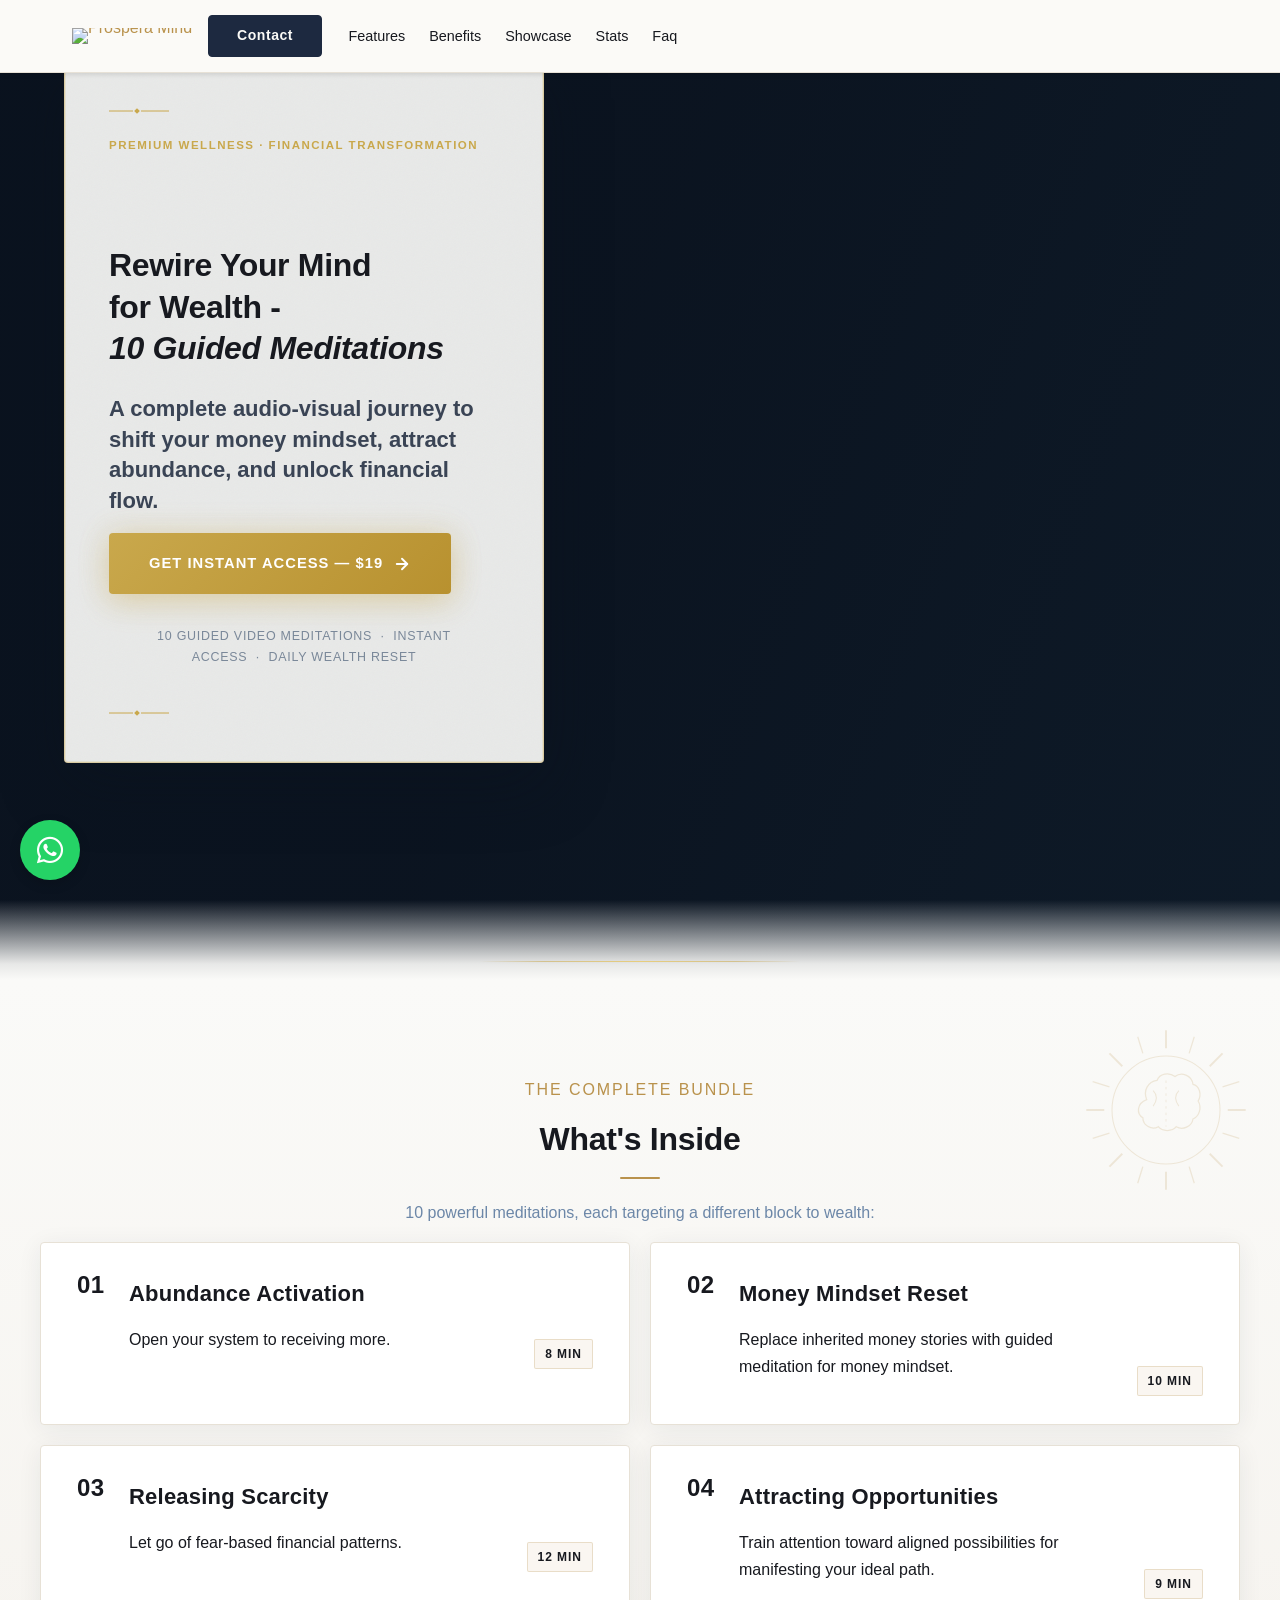
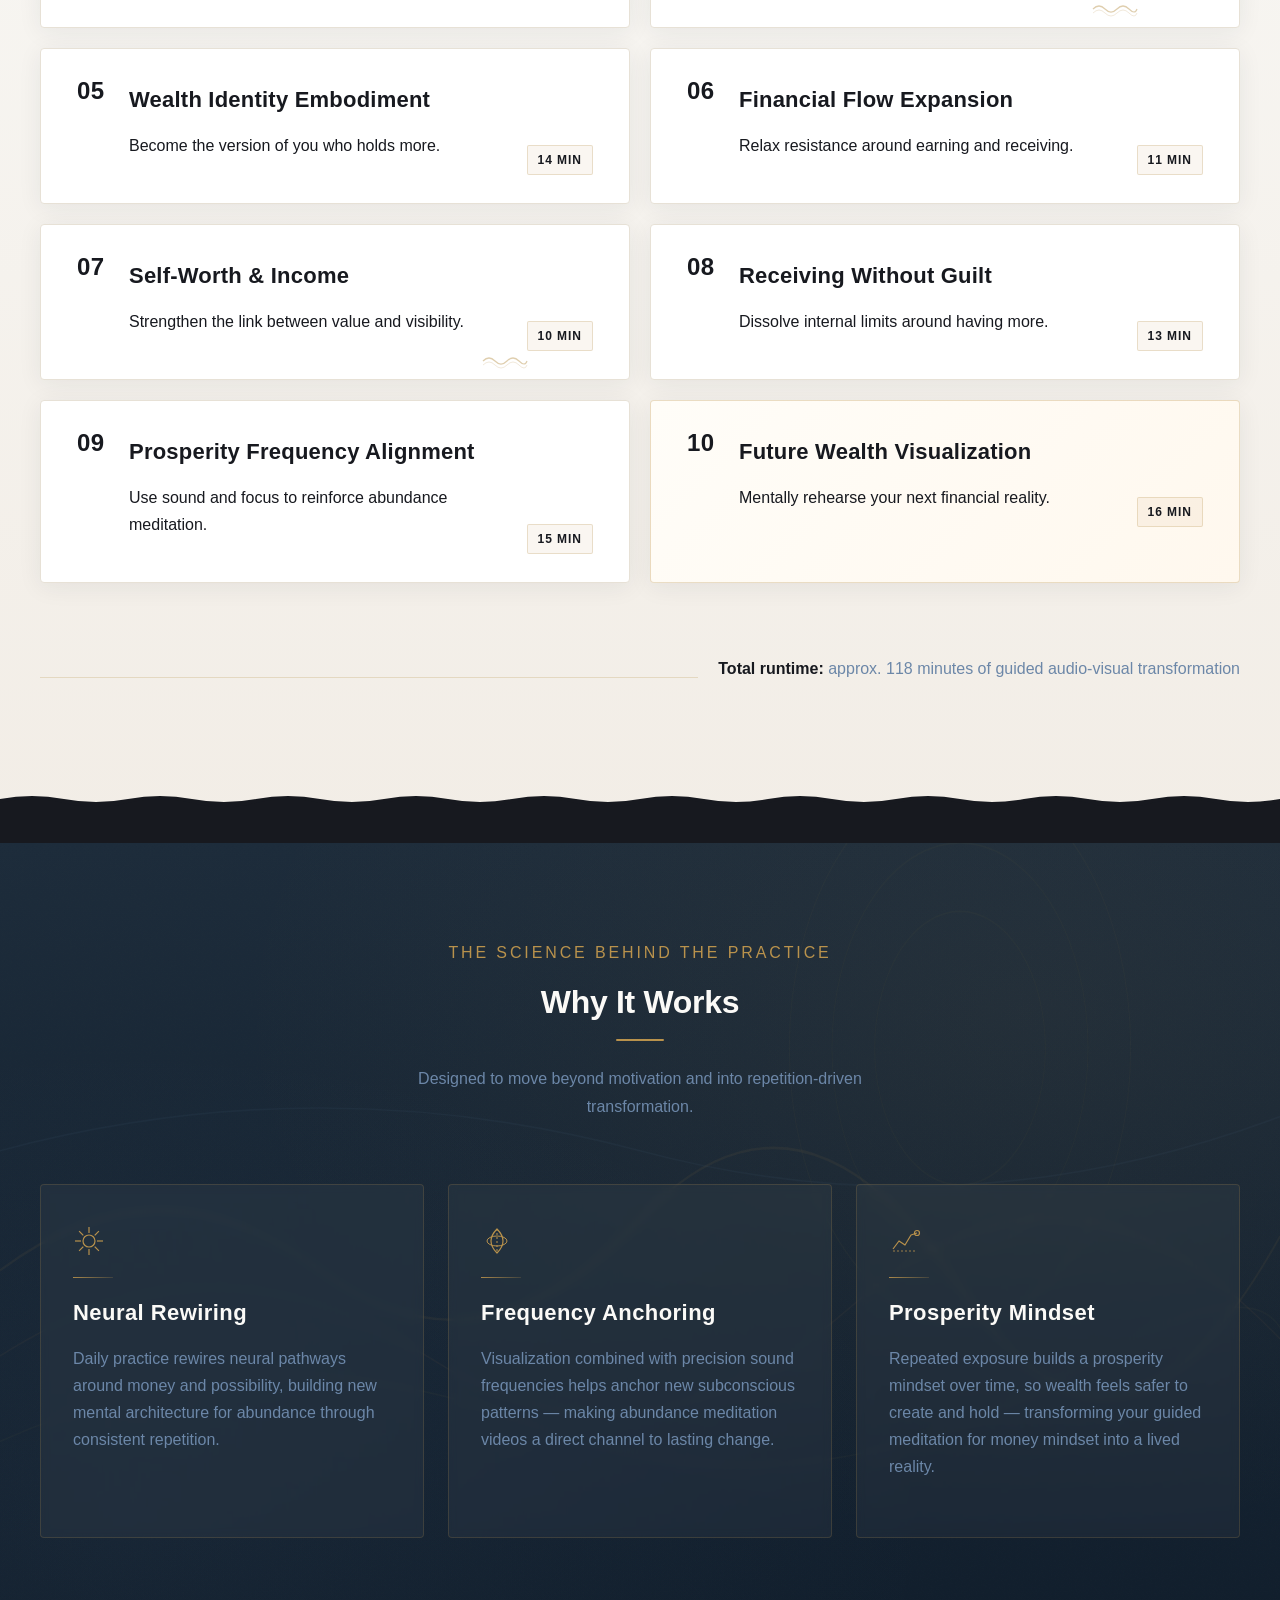
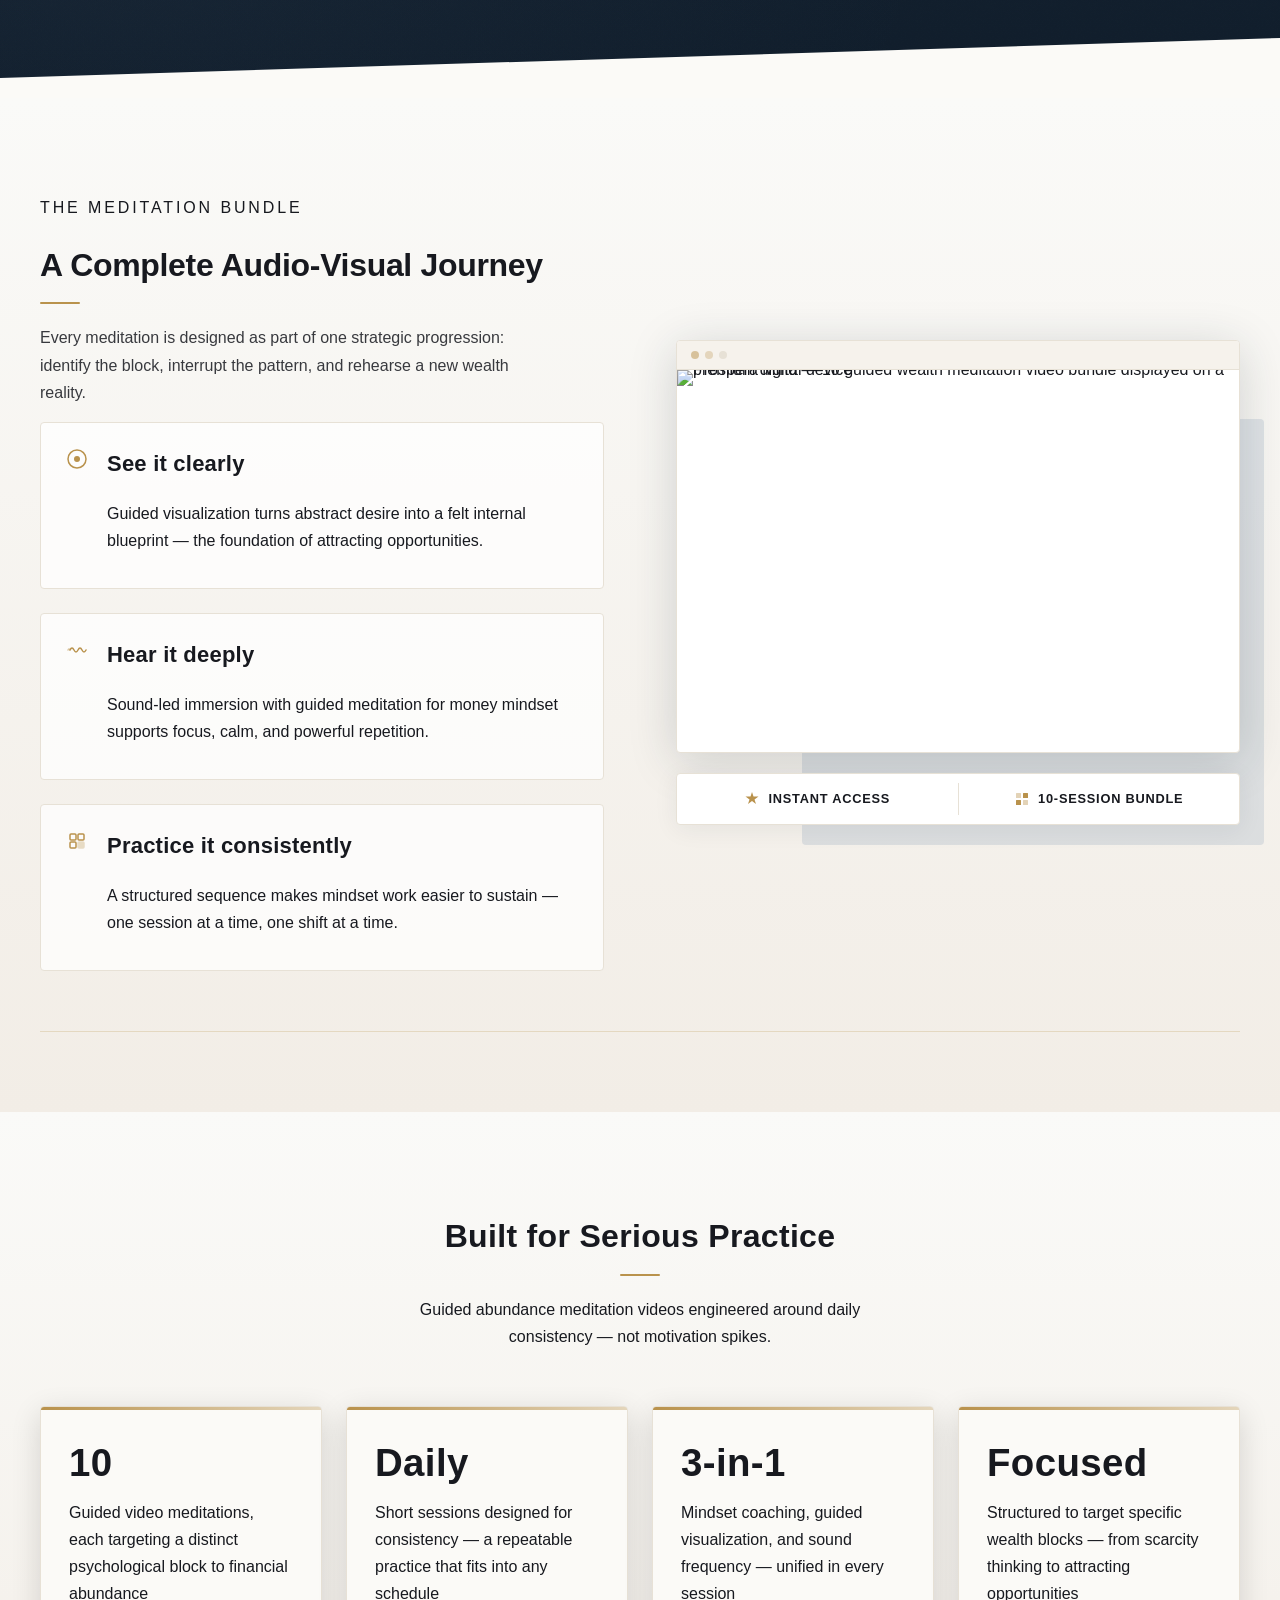
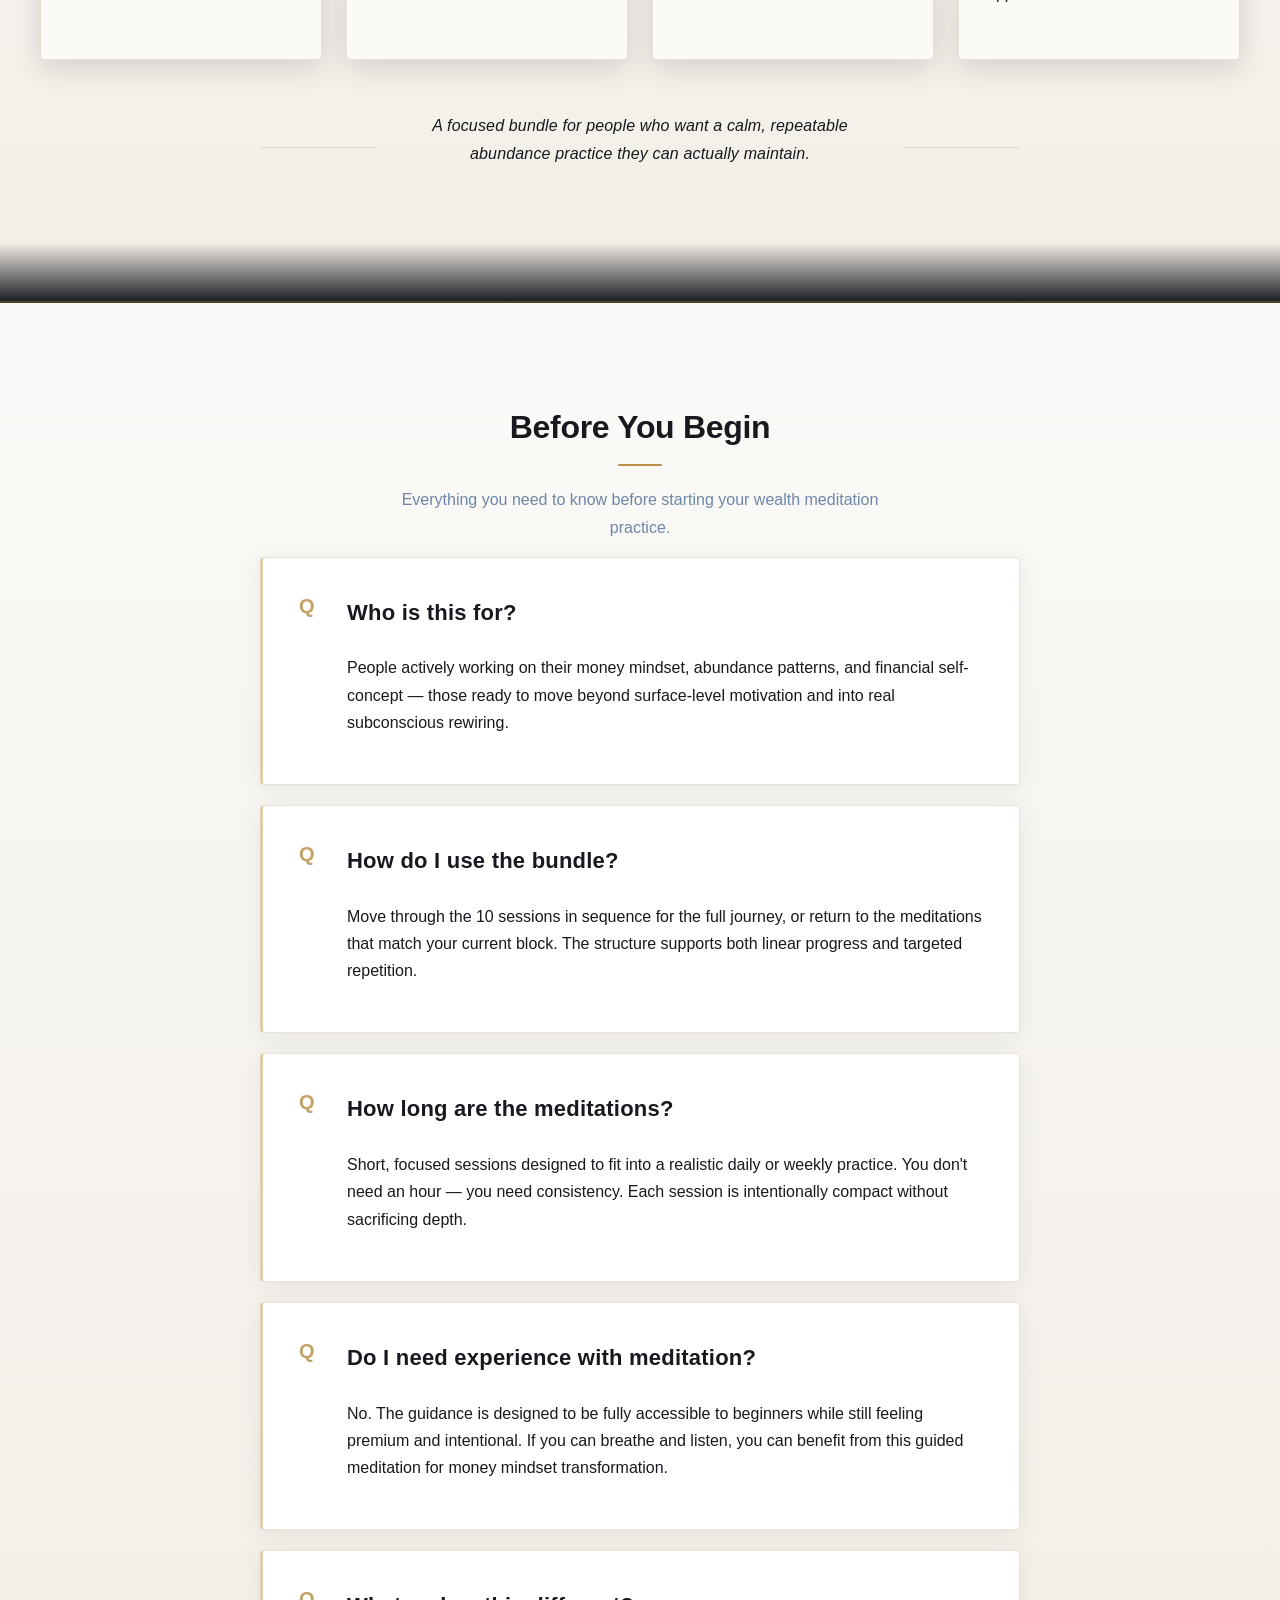
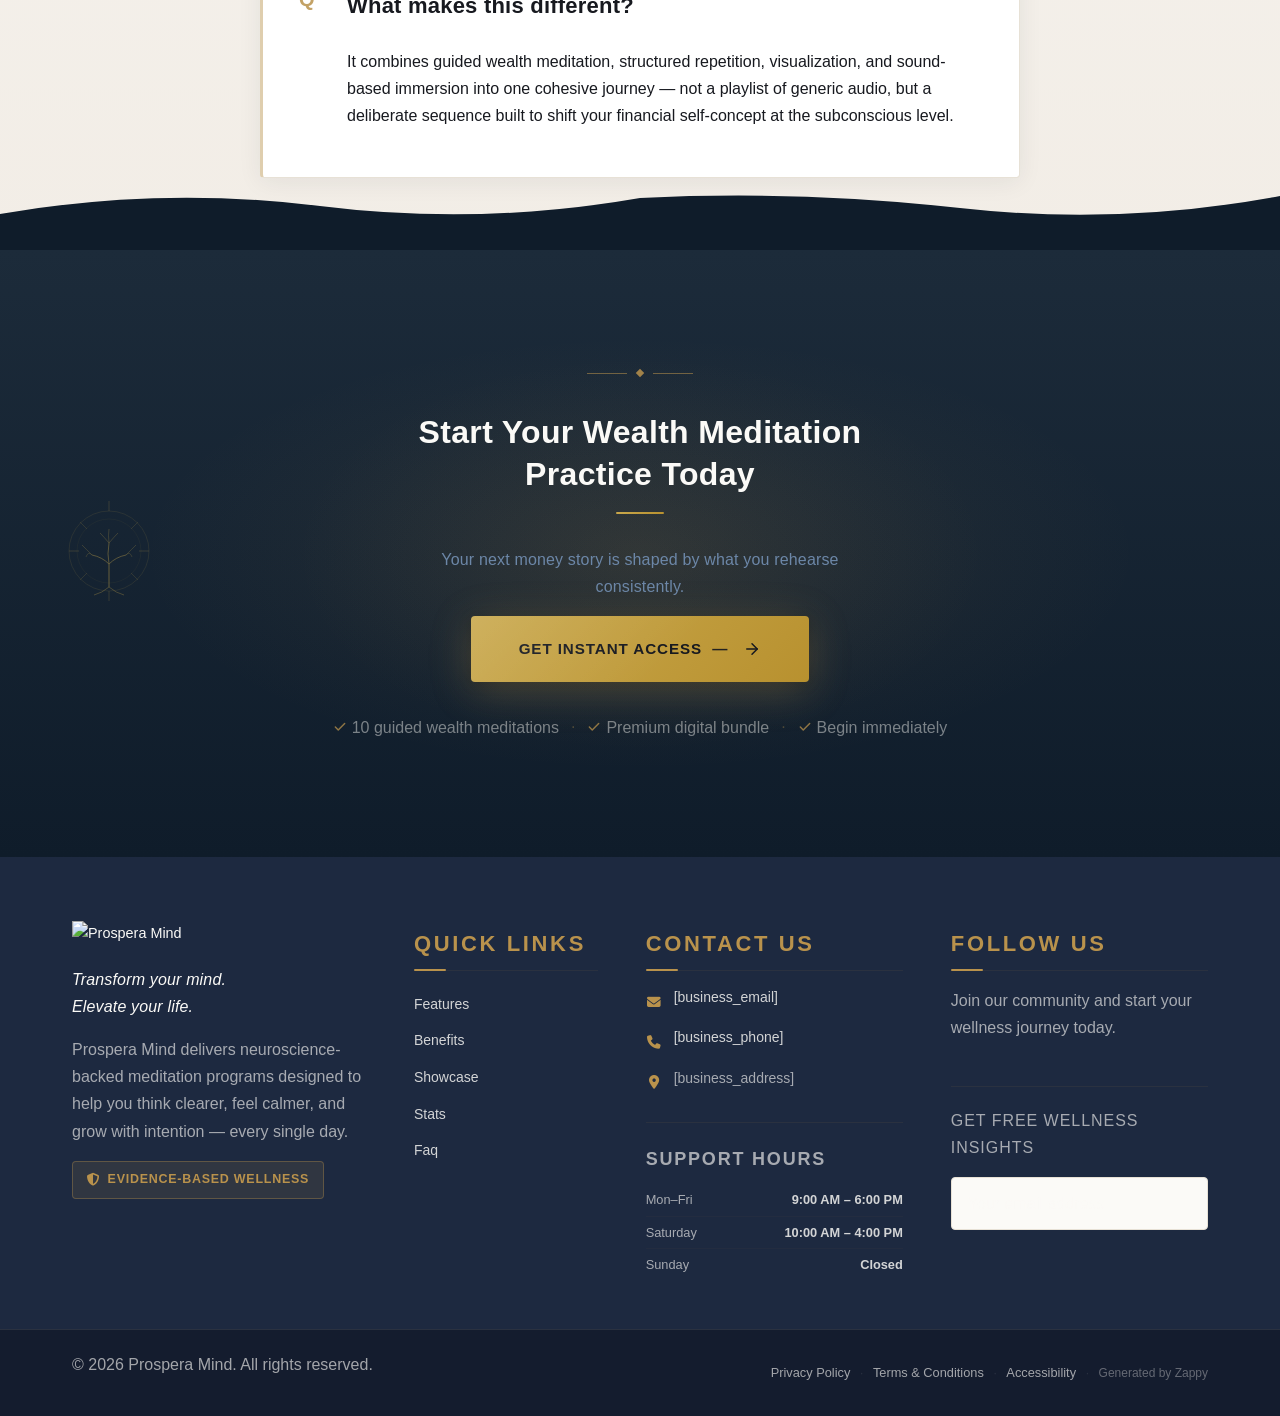
==== commit 93dad346: "Background sync: Progressive GitHub Sync" ====
--- a/index.html
+++ b/index.html
@@ -1525,7 +1525,7 @@
 
 
 
-<footer class="site-footer" aria-label="Site Footer"><div class="footer-top"><div class="footer-container"><div class="footer-grid"><div class="footer-col footer-col--brand"><a href="/" class="footer-logo-link" aria-label="Prospera Mind Home"><img src="/assets/prospera-mind-wellness-personal-development-logo.webp" alt="Prospera Mind" class="logo"></a><p class="footer-tagline">Transform your mind.<br>Elevate your life.</p><p class="footer-blurb">Prospera Mind delivers neuroscience-backed meditation programs designed to help you think clearer, feel calmer, and grow with intention — every single day.</p><div class="footer-badge"><span class="badge-icon"><i class="fas fa-shield-alt"></i></span><span class="badge-text">Evidence-Based Wellness</span></div></div><div class="footer-col footer-col--links"><h3 class="footer-heading">Quick Links</h3><ul class="footer-nav"><li><a href="#features">Features</a></li><li><a href="#benefits">Benefits</a></li><li><a href="#showcase">Showcase</a></li><li><a href="#stats">Stats</a></li><li><a href="#faq">Faq</a></li></ul></div><div class="footer-col footer-col--contact"><h3 class="footer-heading">Contact Us</h3><ul class="footer-contact"><li><span class="contact-icon"><i class="fas fa-envelope"></i></span><span class="contact-text"><a href="mailto:[business_email]">[business_email]</a></span></li><li><span class="contact-icon"><i class="fas fa-phone"></i></span><span class="contact-text"><a href="tel:[business_phone]">[business_phone]</a></span></li><li><a href="/"><span class="contact-icon"><i class="fas fa-map-marker-alt"></i></span><span class="contact-text">[business_address]</span></a></li></ul><div class="footer-hours"><h4 class="footer-subheading">Support Hours</h4><div class="hours-row"><span class="hours-day">Mon–Fri</span><span class="hours-time">9:00 AM – 6:00 PM</span></div><div class="hours-row"><span class="hours-day">Saturday</span><span class="hours-time">10:00 AM – 4:00 PM</span></div><div class="hours-row"><span class="hours-day">Sunday</span><span class="hours-time">Closed</span></div></div></div><div class="footer-col footer-col--social"><h3 class="footer-heading">Follow Us</h3><p class="footer-social-blurb">Join our community and start your wellness journey today.</p><div class="footer-social-links"></div><div class="footer-newsletter"><p class="newsletter-label">Get free wellness insights</p><form class="newsletter-form" aria-label="Newsletter signup"><input type="email" placeholder="Your email address" aria-label="Email address" class="newsletter-input"><button type="submit" class="newsletter-btn" aria-label="Subscribe">Subscribe</button></form></div></div></div></div></div><div class="footer-divider"></div><div class="footer-bottom"><div class="footer-container"><div class="footer-bottom-inner"><p class="footer-copyright">© 2026 Prospera Mind. All rights reserved.</p><div class="footer-legal"><a href="/privacy">Privacy Policy</a><span class="legal-sep" aria-hidden="true">·</span><a href="/terms">Terms &amp; Conditions</a><span class="legal-sep" aria-hidden="true">·</span><a href="/accessibility">Accessibility</a><span class="legal-sep" aria-hidden="true">·</span><a href="https://zappy5.com" target="_blank" class="zappy-attribution" rel="noopener noreferrer">Generated by Zappy</a></div></div></div></div></footer>
+<footer class="site-footer" aria-label="Site Footer"><div class="footer-top"><div class="footer-container"><div class="footer-grid"><div class="footer-col footer-col--brand"><a href="/" class="footer-logo-link" aria-label="Prospera Mind Home"><img src="/assets/prospera-mind-wellness-personal-development-logo.webp" alt="Prospera Mind" class="logo"></a><p class="footer-tagline">Transform your mind.<br>Elevate your life.</p><p class="footer-blurb">Prospera Mind delivers neuroscience-backed meditation programs designed to help you think clearer, feel calmer, and grow with intention — every single day.</p><div class="footer-badge"><span class="badge-icon"><i class="fas fa-shield-alt"></i></span><span class="badge-text">Evidence-Based Wellness</span></div></div><div class="footer-col footer-col--links"><h3 class="footer-heading">Quick Links</h3><ul class="footer-nav"><li><a href="#features">Features</a></li><li><a href="#benefits">Benefits</a></li><li><a href="#showcase">Showcase</a></li><li><a href="#stats">Stats</a></li><li><a href="#faq">Faq</a></li></ul></div><div class="footer-col footer-col--contact"><h3 class="footer-heading">Contact Us</h3><ul class="footer-contact"><li><span class="contact-icon"><i class="fas fa-envelope"></i></span><span class="contact-text"><a href="mailto:[business_email]">[business_email]</a></span></li><li><span class="contact-icon"><i class="fas fa-phone"></i></span><span class="contact-text"><a href="tel:[business_phone]">[business_phone]</a></span></li><li><a href="/"><span class="contact-icon"><i class="fas fa-map-marker-alt"></i></span><span class="contact-text">[business_address]</span></a></li></ul><div class="footer-hours"><h4 class="footer-subheading">Support Hours</h4><div class="hours-row"><span class="hours-day">Mon–Fri</span><span class="hours-time">9:00 AM – 6:00 PM</span></div><div class="hours-row"><span class="hours-day">Saturday</span><span class="hours-time">10:00 AM – 4:00 PM</span></div><div class="hours-row"><span class="hours-day">Sunday</span><span class="hours-time">Closed</span></div></div></div><div class="footer-col footer-col--social"><h3 class="footer-heading">Follow Us</h3><p class="footer-social-blurb">Join our community and start your wellness journey today.</p><div class="footer-social-links"></div><div class="footer-newsletter"><p class="newsletter-label">Get free wellness insights</p><form class="newsletter-form" aria-label="Newsletter signup"><input type="email" placeholder="Your email address" aria-label="Email address" class="newsletter-input"></form></div></div></div></div></div><div class="footer-divider"></div><div class="footer-bottom"><div class="footer-container"><div class="footer-bottom-inner"><p class="footer-copyright">© 2026 Prospera Mind. All rights reserved.</p><div class="footer-legal"><a href="/privacy">Privacy Policy</a><span class="legal-sep" aria-hidden="true">·</span><a href="/terms">Terms &amp; Conditions</a><span class="legal-sep" aria-hidden="true">·</span><a href="/accessibility">Accessibility</a><span class="legal-sep" aria-hidden="true">·</span><a href="https://zappy5.com" target="_blank" class="zappy-attribution" rel="noopener noreferrer">Generated by Zappy</a></div></div></div></div></footer>
   
   <a href="https://wa.me/[whatsapp_handle]" class="whatsapp-float" aria-label="WhatsApp">
     <i class="fab fa-whatsapp"></i>
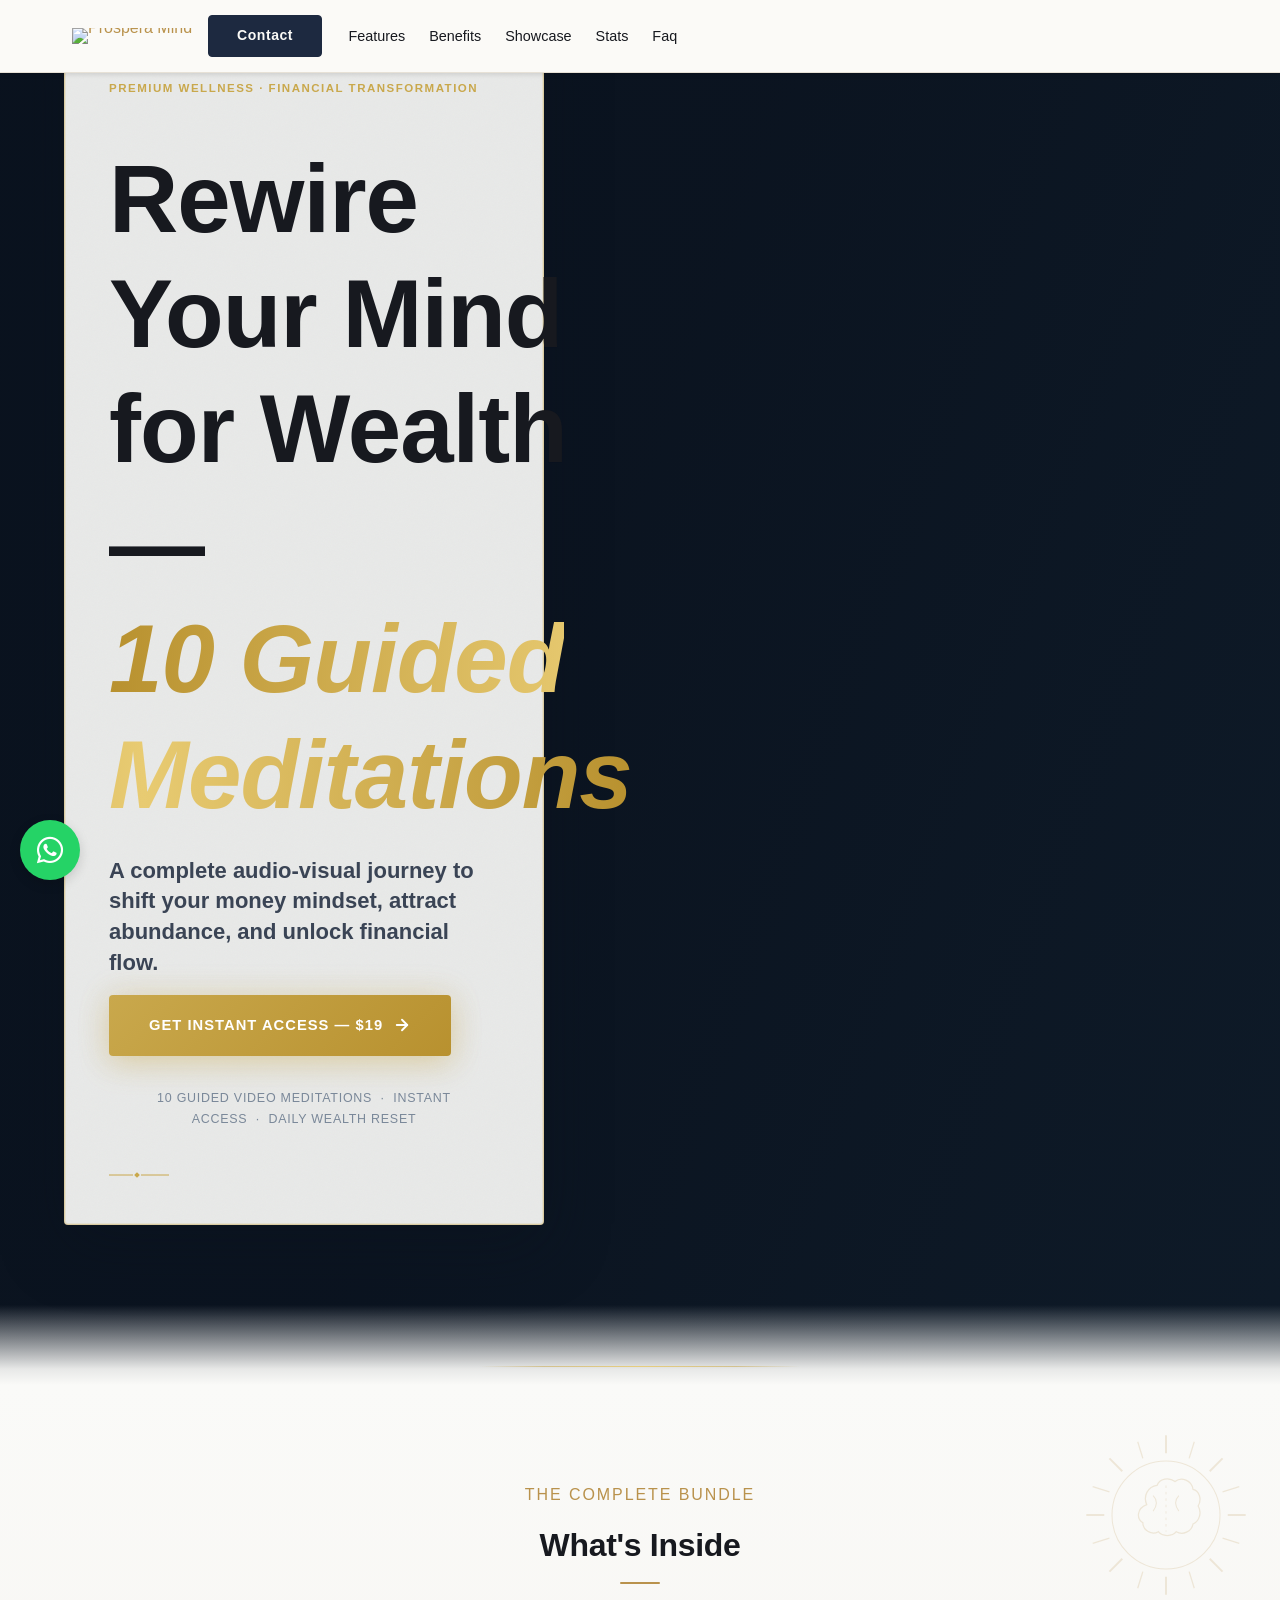
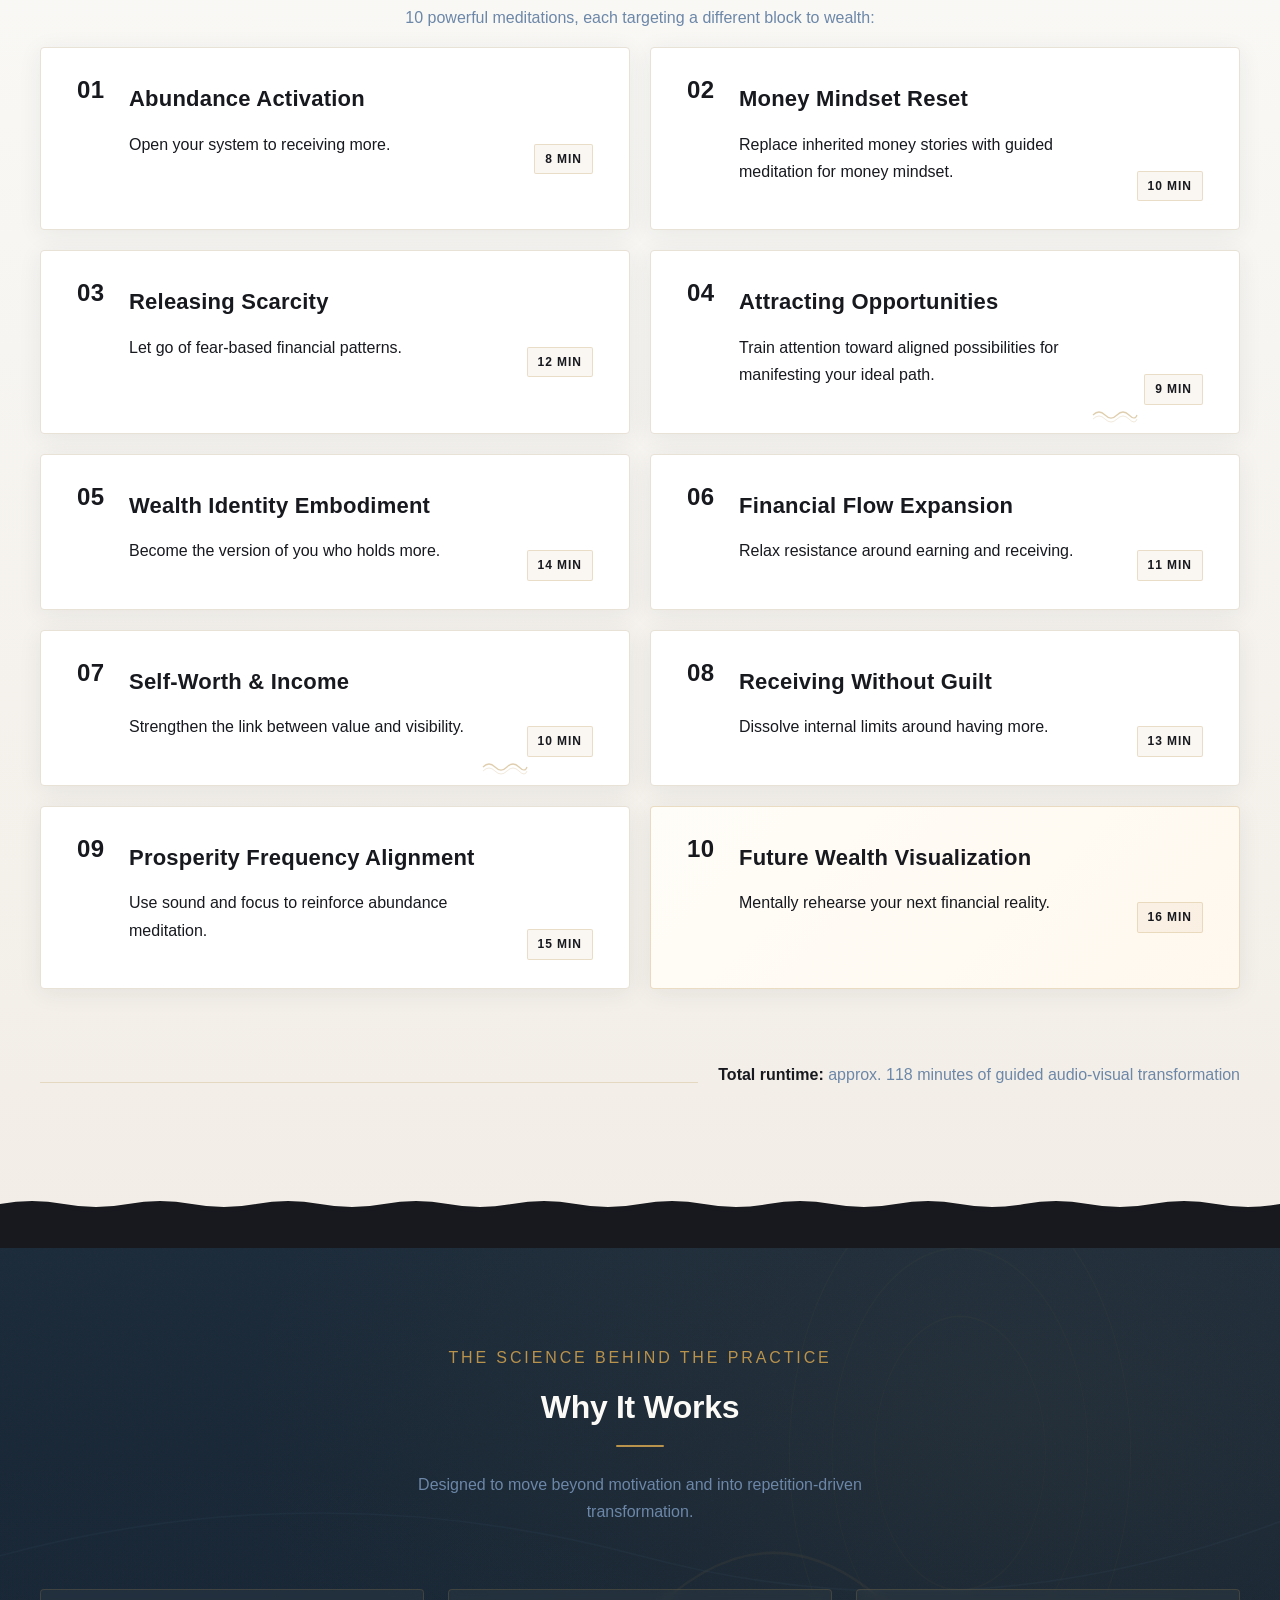
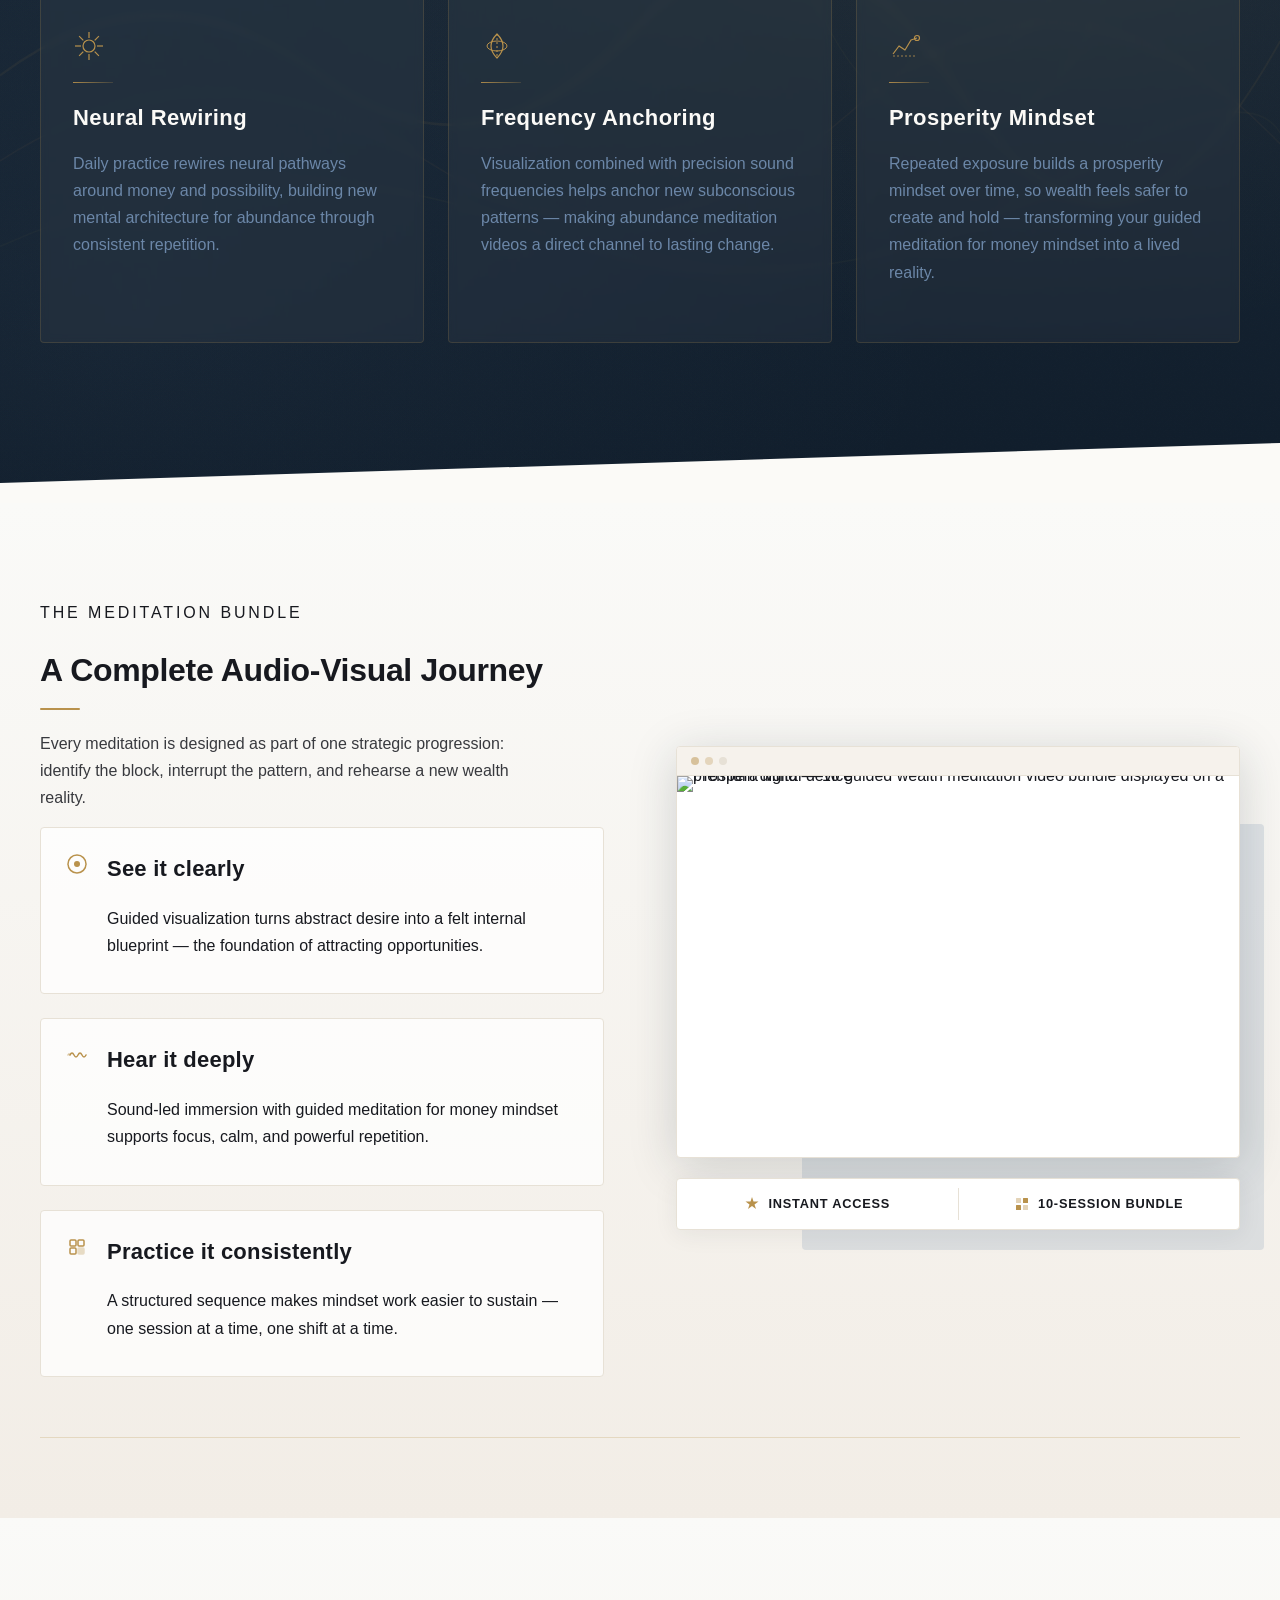
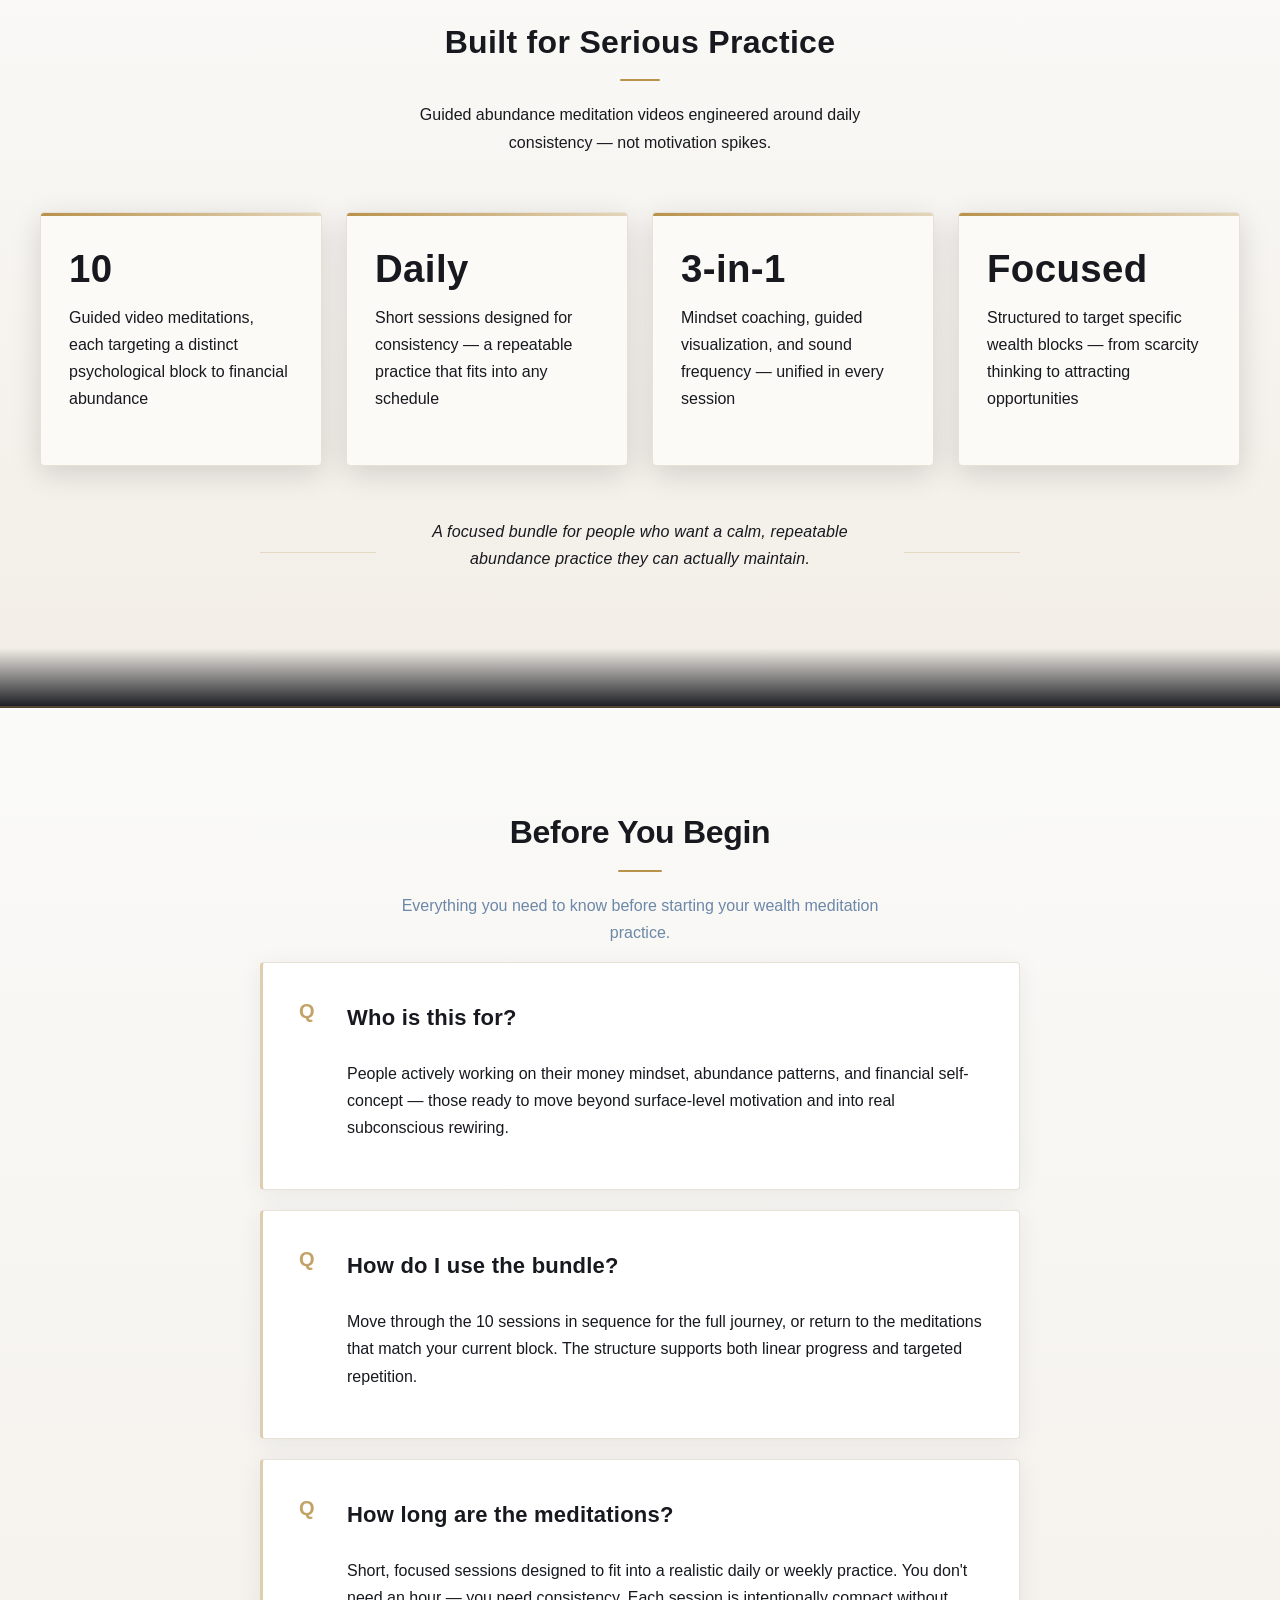
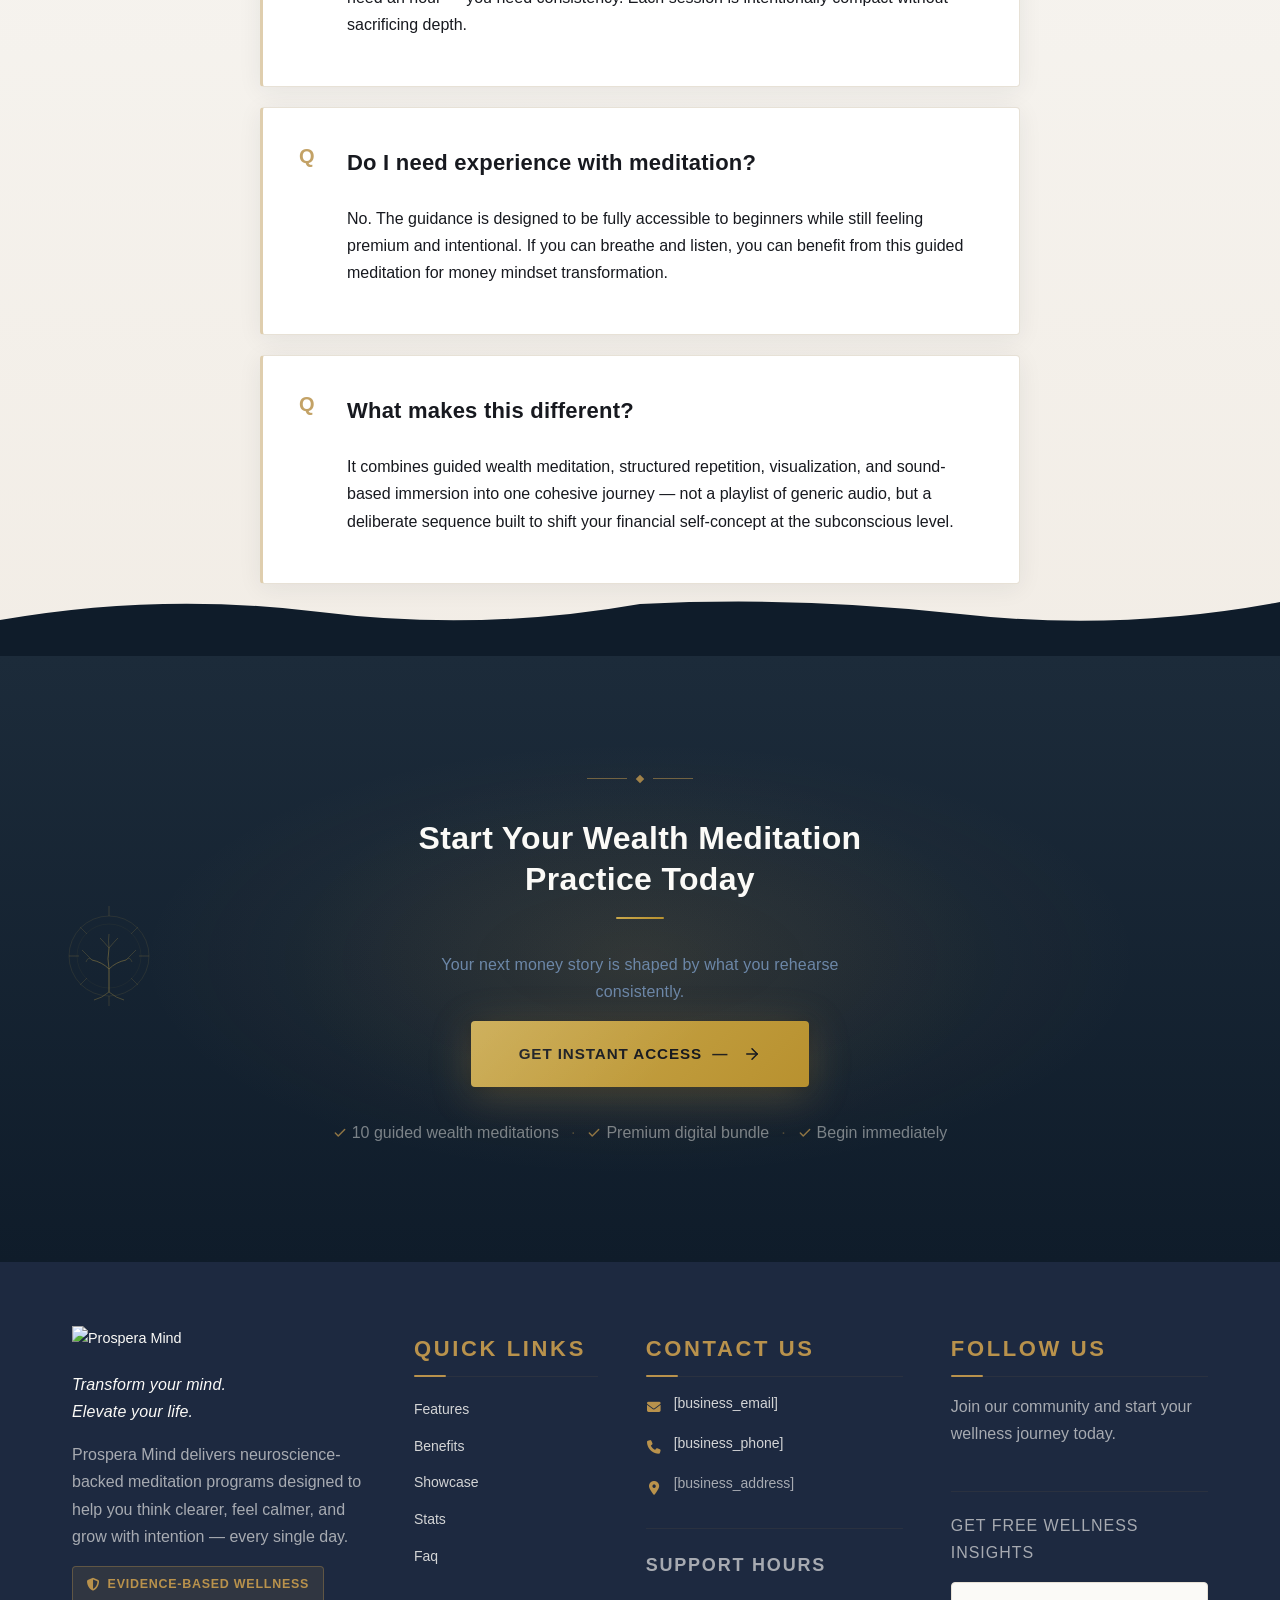
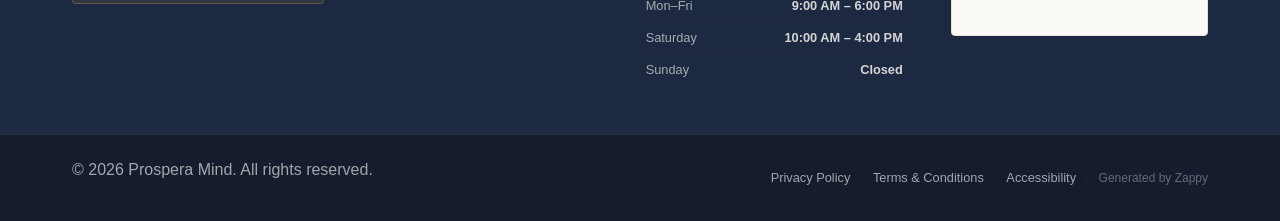
==== commit af94e751: "Background sync: Progressive GitHub Sync" ====
--- a/index.html
+++ b/index.html
@@ -838,7 +838,7 @@
       <p><span class="home-hero-label">Premium Wellness · Financial Transformation</span>
 
       
-      </p><!-- H1 --><h1 class="home-hero-h1" ></h1><h2 ></h2><h2 >Rewire Your Mind<br>for Wealth -<br><em>10 Guided Meditations</em></h2>
+      </p><!-- H1 --><h1 class="home-hero-h1">Rewire Your Mind<br>for Wealth —<br><em>10 Guided Meditations</em></h1>
 
       <!-- Subtitle -->
       <h3 class="home-hero-subtitle" >A complete audio-visual journey to shift your money mindset, attract abundance, and unlock financial flow.</h3>
--- a/styles.css
+++ b/styles.css
@@ -2529,10 +2529,9 @@
   margin-bottom: 18px;
 }
 
-/* ── H1 ── */
 .home-hero-section .home-hero-h1 {
   font-family: 'Inter', sans-serif;
-  font-size: clamp(2.1rem, 4vw, 3rem);
+  font-size: clamp(2.6rem, 5vw, 3.8rem);
   font-weight: 600;
   line-height: 1.18;
   letter-spacing: -0.01em;
@@ -7038,6 +7037,25 @@
   section[class*="-hero-section"]:first-of-type,
   main > section:first-child {
     padding-top: 100px !important;
+  }
+
+  /* Split hero (.hero-sbs-wrap) already applies ~100px top padding for the navbar.
+     Without this override, the global rule above stacks and mobile shows ~200px
+     of dead air above the hero image. */
+  main > section:first-child:has(.hero-sbs-wrap),
+  section[class*="-hero-section"]:first-of-type:has(.hero-sbs-wrap) {
+    padding-top: 0 !important;
+  }
+
+  /* Zoom-crop hero portraits: anchor with inset:0 so RTL/LTR matches and cover
+     cropping stays centered (physical left:0 absolute imgs can mis-read in RTL). */
+  .hero-sbs-image-frame [data-zappy-zoom-wrapper="true"] img {
+    inset: 0 !important;
+    width: 100% !important;
+    height: 100% !important;
+    max-height: none !important;
+    object-fit: cover !important;
+    object-position: center center !important;
   }
   
   /* ========== HERO CONTAINER FULL-WIDTH (FULLSCREEN HEROES ONLY) ========== */
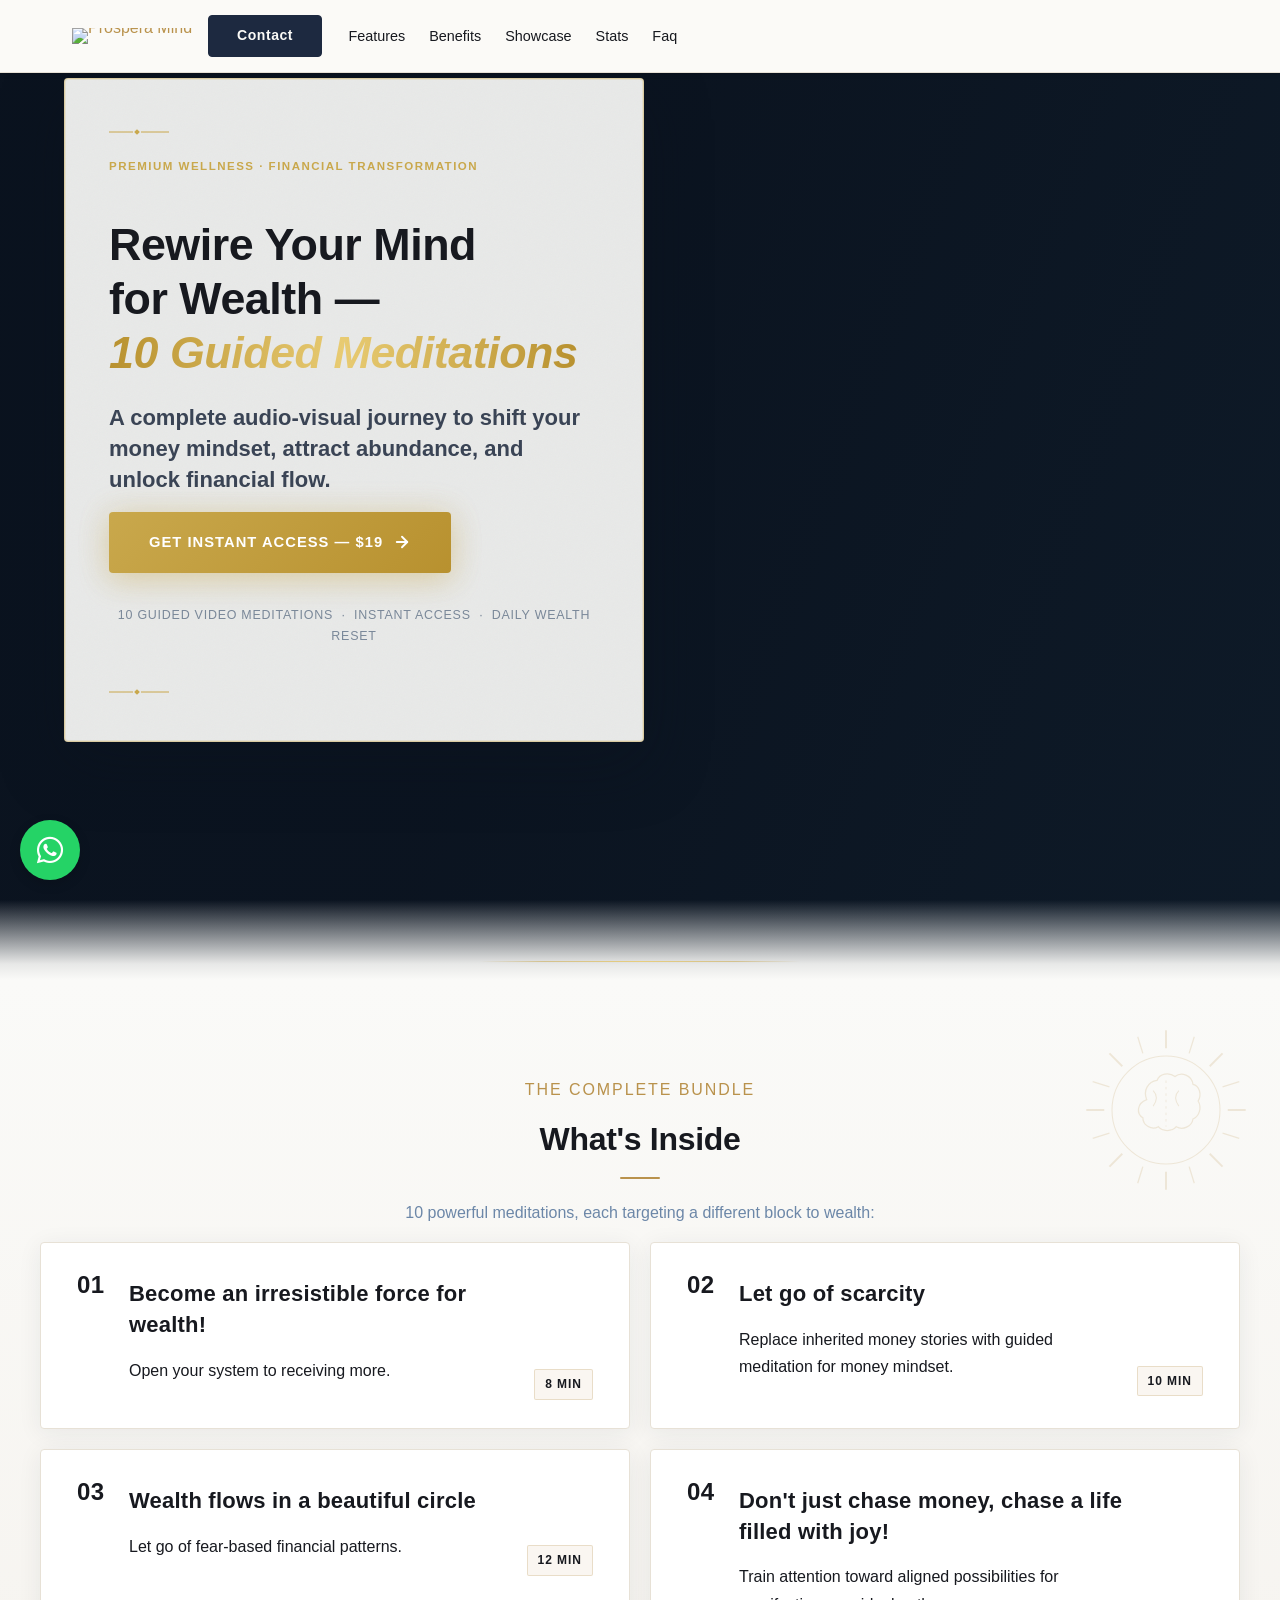
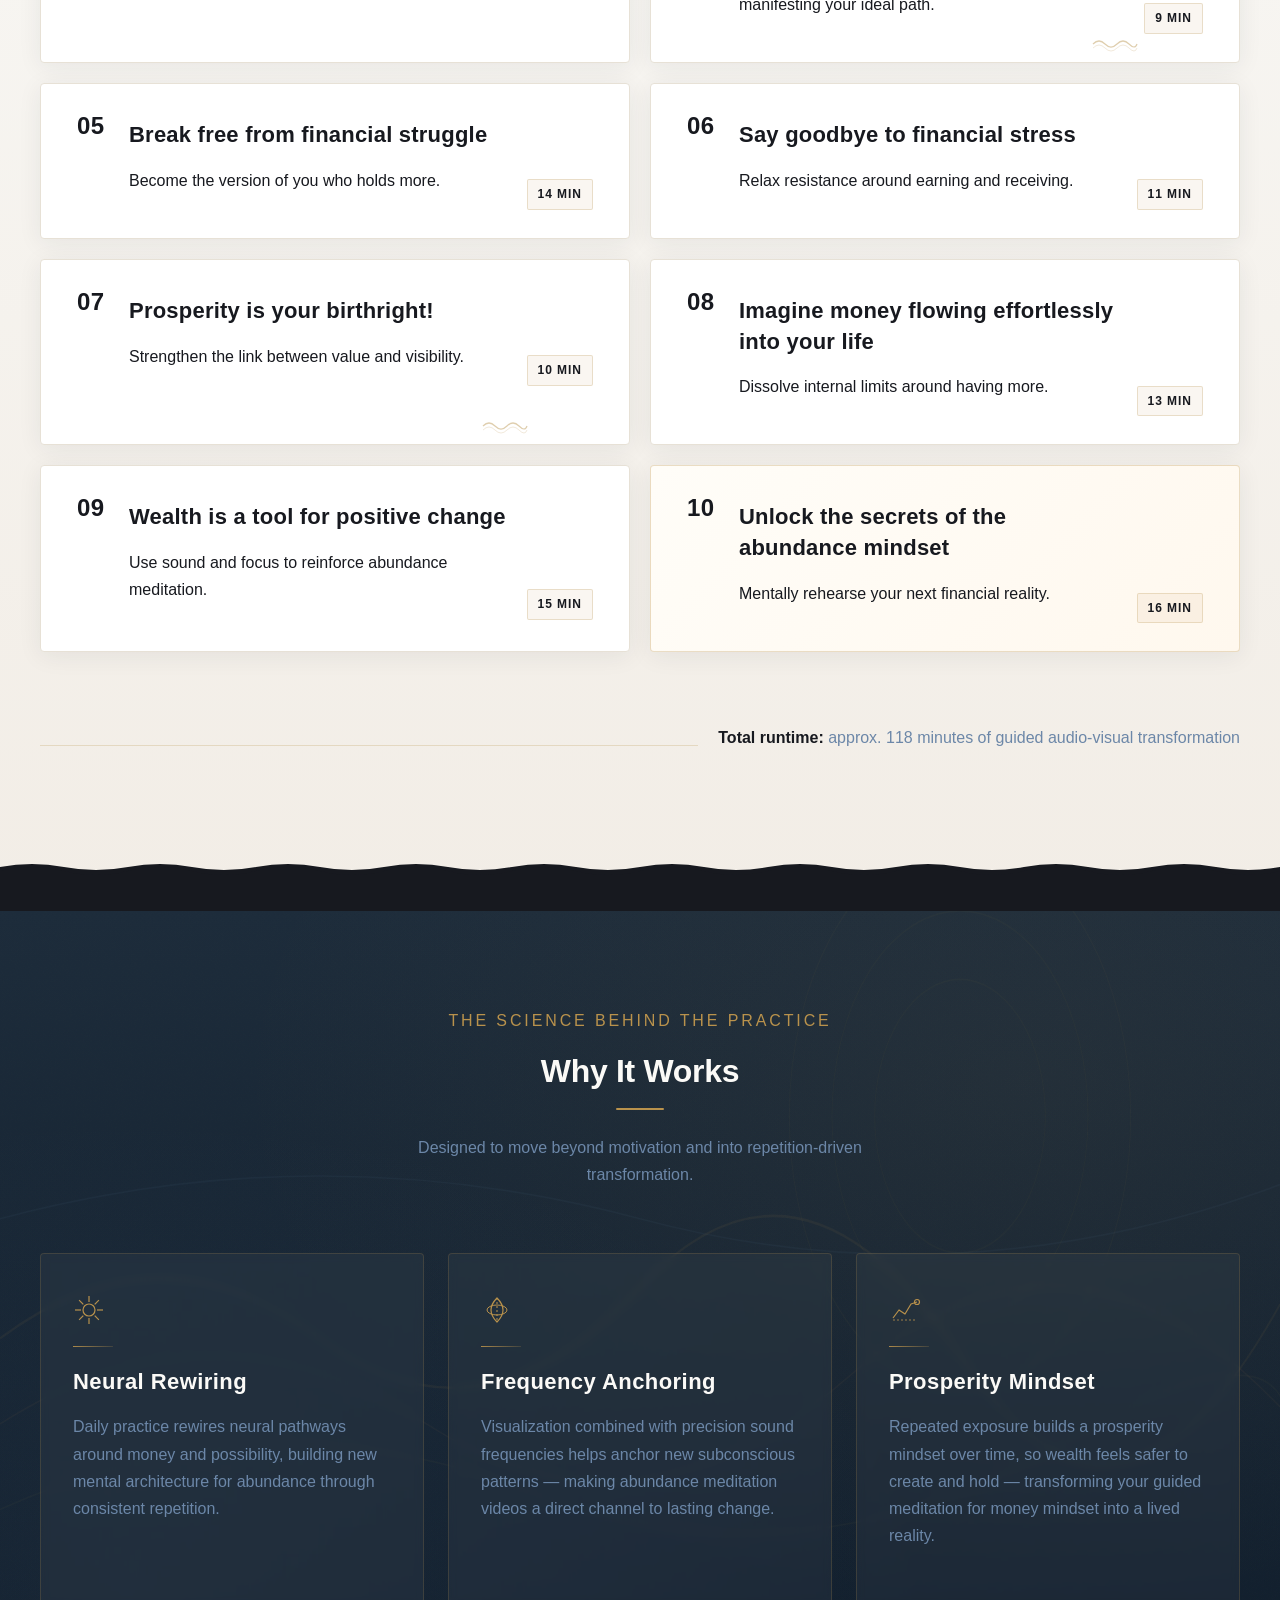
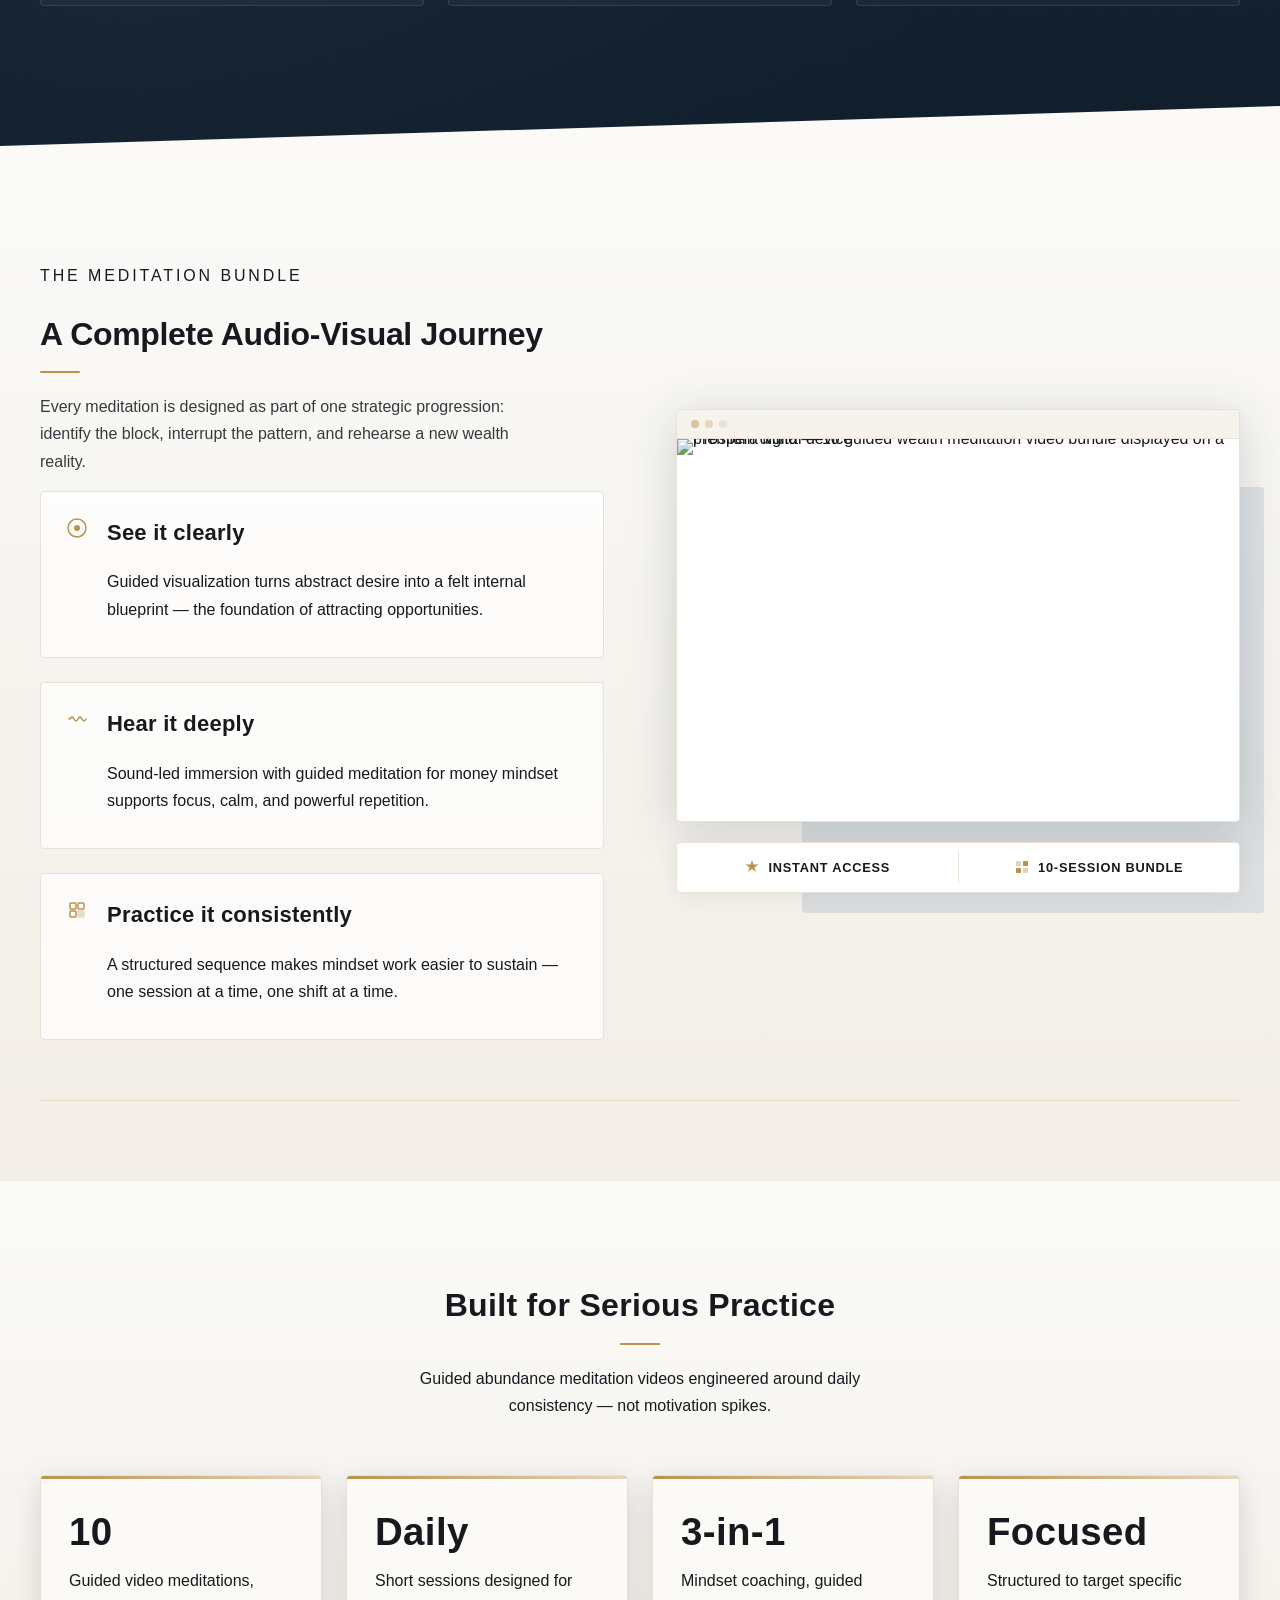
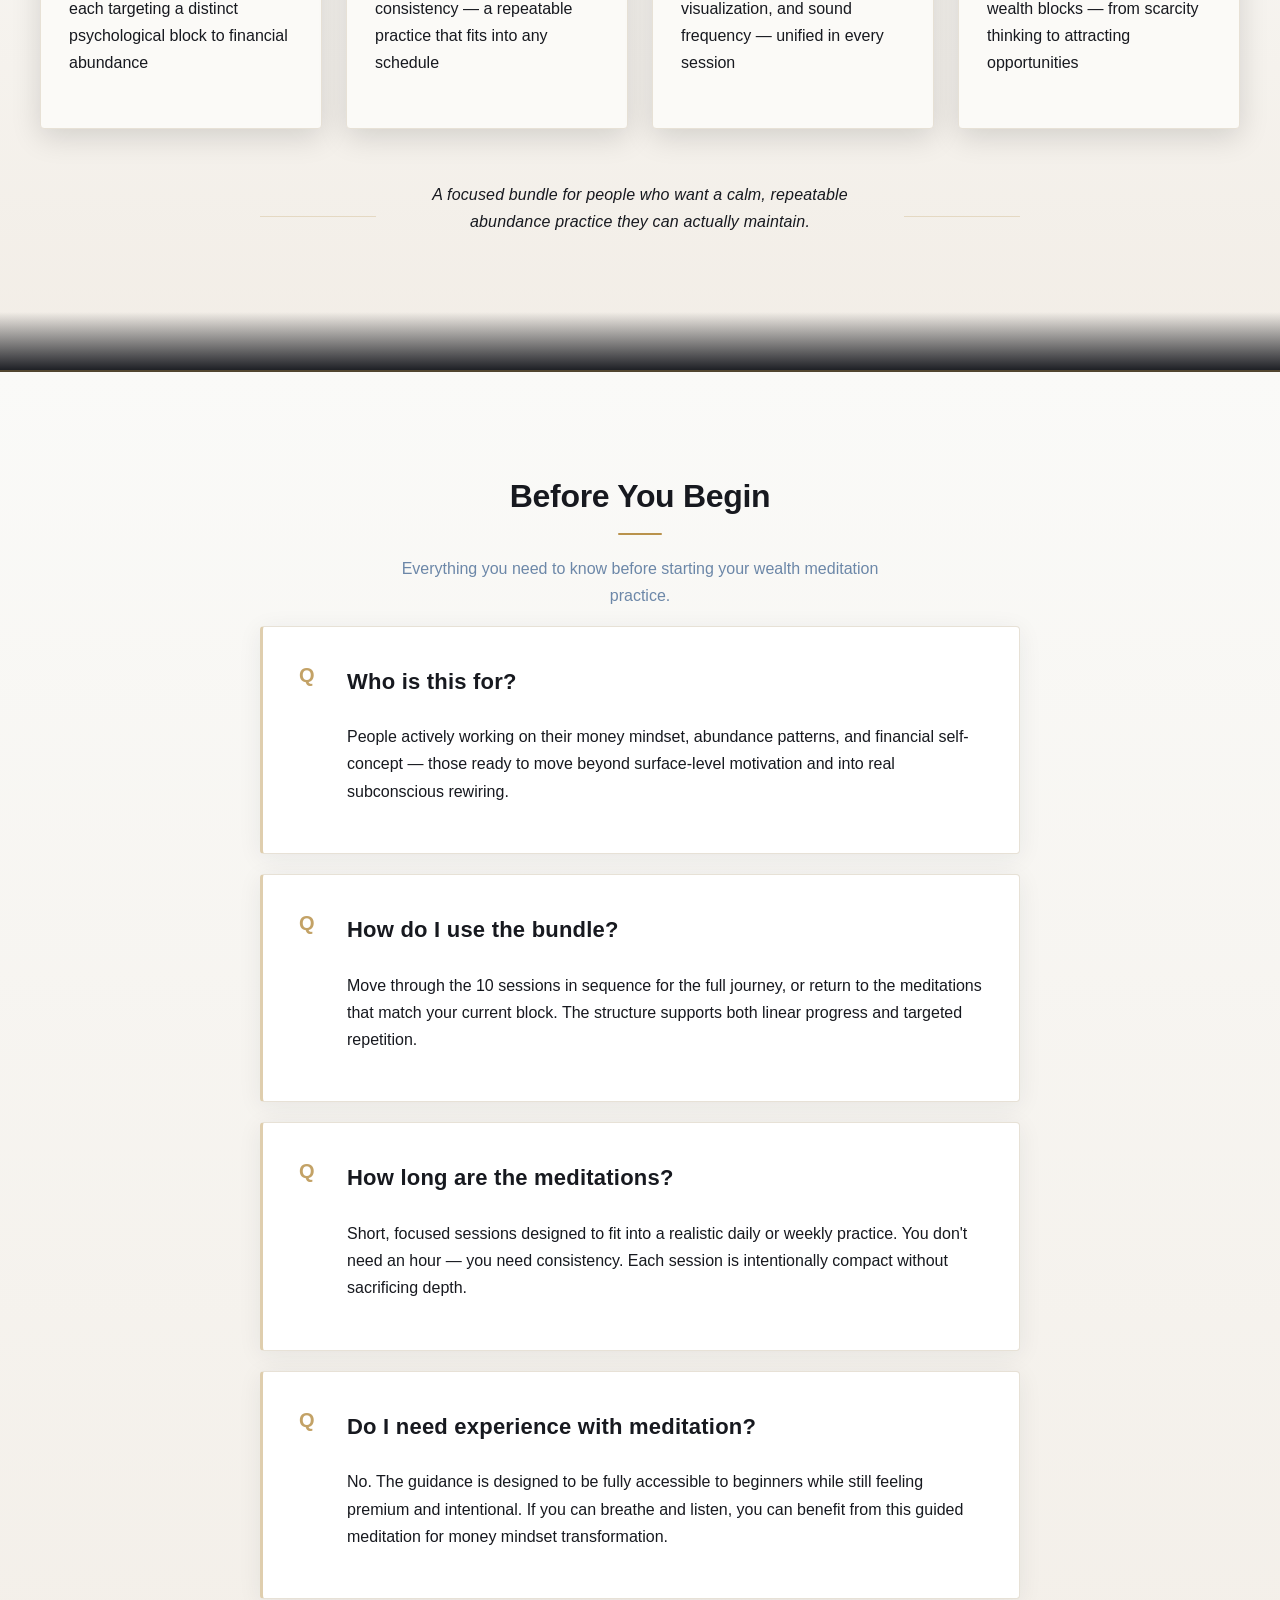
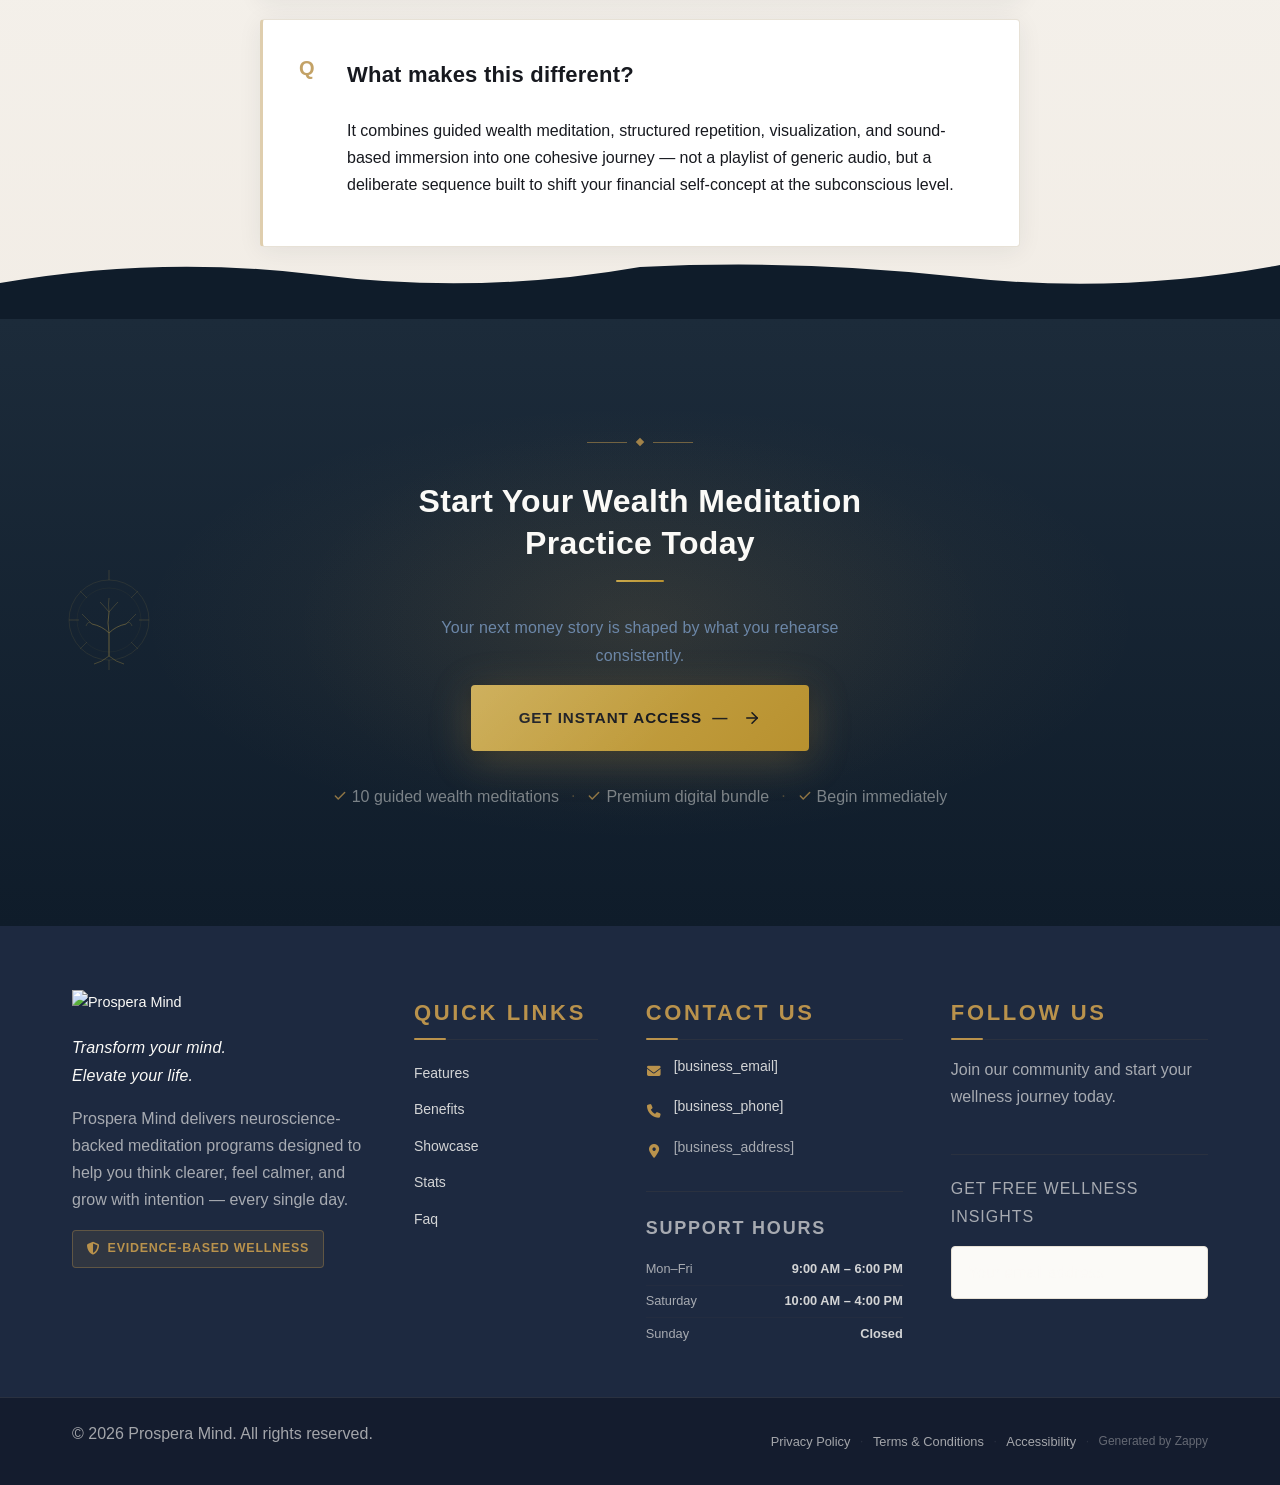
==== commit 2148c739: "Background sync: Progressive GitHub Sync" ====
--- a/index.html
+++ b/index.html
@@ -922,7 +922,7 @@
           <div class="home-features-section__card-meta">
             <span class="home-features-section__chapter-num">01</span>
             <div class="home-features-section__card-body">
-              <h3 class="home-features-section__card-title">Abundance Activation</h3>
+              <h3 class="home-features-section__card-title">Become an irresistible force for wealth!</h3>
               <p class="home-features-section__card-desc">Open your system to receiving more.</p>
             </div>
           </div>
@@ -936,7 +936,7 @@
           <div class="home-features-section__card-meta">
             <span class="home-features-section__chapter-num">02</span>
             <div class="home-features-section__card-body">
-              <h3 class="home-features-section__card-title">Money Mindset Reset</h3>
+              <h3 class="home-features-section__card-title">Let go of scarcity</h3>
               <p class="home-features-section__card-desc">Replace inherited money stories with guided meditation for money mindset.</p>
             </div>
           </div>
@@ -950,7 +950,7 @@
           <div class="home-features-section__card-meta">
             <span class="home-features-section__chapter-num">03</span>
             <div class="home-features-section__card-body">
-              <h3 class="home-features-section__card-title">Releasing Scarcity</h3>
+              <h3 class="home-features-section__card-title">Wealth flows in a beautiful circle</h3>
               <p class="home-features-section__card-desc">Let go of fear-based financial patterns.</p>
             </div>
           </div>
@@ -964,7 +964,7 @@
           <div class="home-features-section__card-meta">
             <span class="home-features-section__chapter-num">04</span>
             <div class="home-features-section__card-body">
-              <h3 class="home-features-section__card-title">Attracting Opportunities</h3>
+              <h3 class="home-features-section__card-title">Don't just chase money, chase a life filled with joy!</h3>
               <p class="home-features-section__card-desc">Train attention toward aligned possibilities for manifesting your ideal path.</p>
             </div>
           </div>
@@ -983,7 +983,7 @@
           <div class="home-features-section__card-meta">
             <span class="home-features-section__chapter-num">05</span>
             <div class="home-features-section__card-body">
-              <h3 class="home-features-section__card-title">Wealth Identity Embodiment</h3>
+              <h3 class="home-features-section__card-title">Break free from financial struggle</h3>
               <p class="home-features-section__card-desc">Become the version of you who holds more.</p>
             </div>
           </div>
@@ -997,7 +997,7 @@
           <div class="home-features-section__card-meta">
             <span class="home-features-section__chapter-num">06</span>
             <div class="home-features-section__card-body">
-              <h3 class="home-features-section__card-title">Financial Flow Expansion</h3>
+              <h3 class="home-features-section__card-title">Say goodbye to financial stress</h3>
               <p class="home-features-section__card-desc">Relax resistance around earning and receiving.</p>
             </div>
           </div>
@@ -1011,7 +1011,7 @@
           <div class="home-features-section__card-meta">
             <span class="home-features-section__chapter-num">07</span>
             <div class="home-features-section__card-body">
-              <h3 class="home-features-section__card-title">Self-Worth &amp; Income</h3>
+              <h3 class="home-features-section__card-title">Prosperity is your birthright!</h3>
               <p class="home-features-section__card-desc">Strengthen the link between value and visibility.</p>
             </div>
           </div>
@@ -1029,7 +1029,7 @@
           <div class="home-features-section__card-meta">
             <span class="home-features-section__chapter-num">08</span>
             <div class="home-features-section__card-body">
-              <h3 class="home-features-section__card-title">Receiving Without Guilt</h3>
+              <h3 class="home-features-section__card-title">Imagine money flowing effortlessly into your life</h3>
               <p class="home-features-section__card-desc">Dissolve internal limits around having more.</p>
             </div>
           </div>
@@ -1043,7 +1043,7 @@
           <div class="home-features-section__card-meta">
             <span class="home-features-section__chapter-num">09</span>
             <div class="home-features-section__card-body">
-              <h3 class="home-features-section__card-title">Prosperity Frequency Alignment</h3>
+              <h3 class="home-features-section__card-title">Wealth is a tool for positive change</h3>
               <p class="home-features-section__card-desc">Use sound and focus to reinforce abundance meditation.</p>
             </div>
           </div>
@@ -1057,7 +1057,7 @@
           <div class="home-features-section__card-meta">
             <span class="home-features-section__chapter-num">10</span>
             <div class="home-features-section__card-body">
-              <h3 class="home-features-section__card-title">Future Wealth Visualization</h3>
+              <h3 class="home-features-section__card-title">Unlock the secrets of the abundance mindset</h3>
               <p class="home-features-section__card-desc">Mentally rehearse your next financial reality.</p>
             </div>
           </div>
--- a/styles.css
+++ b/styles.css
@@ -2483,14 +2483,12 @@
   box-sizing: border-box;
 }
 
-/* ── Editorial Card ── */
 .home-hero-section .home-hero-card {
   position: relative;
   width: 100%;
-  max-width: 520px;
+  max-width: 600px;
   background-color: rgba(250,250,248,0.93);
-  background-image:
-    url("data:image/svg+xml,%3Csvg xmlns='http://www.w3.org/2000/svg' width='200' height='200'%3E%3Cfilter id='n'%3E%3CfeTurbulence type='fractalNoise' baseFrequency='0.75' numOctaves='4' stitchTiles='stitch'/%3E%3C/filter%3E%3Crect width='200' height='200' filter='url(%23n)' opacity='0.035'/%3E%3C/svg%3E");
+  background-image: url("data:image/svg+xml,%3Csvg xmlns='http://www.w3.org/2000/svg' width='200' height='200'%3E%3Cfilter id='n'%3E%3CfeTurbulence type='fractalNoise' baseFrequency='0.75' numOctaves='4' stitchTiles='stitch'/%3E%3C/filter%3E%3Crect width='200' height='200' filter='url(%23n)' opacity='0.035'/%3E%3C/svg%3E");
   backdrop-filter: blur(14px);
   -webkit-backdrop-filter: blur(14px);
   border: 1px solid rgba(201,168,76,0.45);
@@ -2531,7 +2529,7 @@
 
 .home-hero-section .home-hero-h1 {
   font-family: 'Inter', sans-serif;
-  font-size: clamp(2.6rem, 5vw, 3.8rem);
+  font-size: clamp(2rem, 3.5vw, 2.8rem);
   font-weight: 600;
   line-height: 1.18;
   letter-spacing: -0.01em;
@@ -2664,9 +2662,9 @@
   }
 
   .home-hero-section .home-hero-h1 {
-    font-size: clamp(1.75rem, 7vw, 2.4rem);
-    margin-bottom: 18px;
-  }
+  font-size: clamp(1.6rem, 5.5vw, 2rem);
+  margin-bottom: 18px;
+}
 
   .home-hero-section .home-hero-subtitle {
     font-size: 0.97rem;
@@ -2691,8 +2689,8 @@
   }
 
   .home-hero-section .home-hero-card {
-    max-width: 480px;
-  }
+  max-width: 580px;
+}
 }
 /* ZAPPY_POSTGEN_GUARD_HERO_FONT_CAP:home-hero */
 .hero h1, .hero-section h1, [class*="hero-"] h1, [class~="hero"] h1, .hero .hero-title, .hero-title { font-size: min(var(--display-xl, 6rem), 6rem) !important; line-height: var(--leading-display, 1.05); }
@@ -6620,6 +6618,16 @@
   .pm-meta-line {
     font-size: 11px;
   }
+}
+
+.home-hero-section .home-hero-h1 {
+  font-size: clamp(2rem, 3.5vw, 2.8rem) !important;
+}
+
+@media (max-width: 767px) {
+.home-hero-section .home-hero-h1 {
+  font-size: clamp(1.6rem, 5.5vw, 2rem) !important;
+}
 }
 /* mobile-submenu-overflow-fix */
 @media (max-width: 768px) {
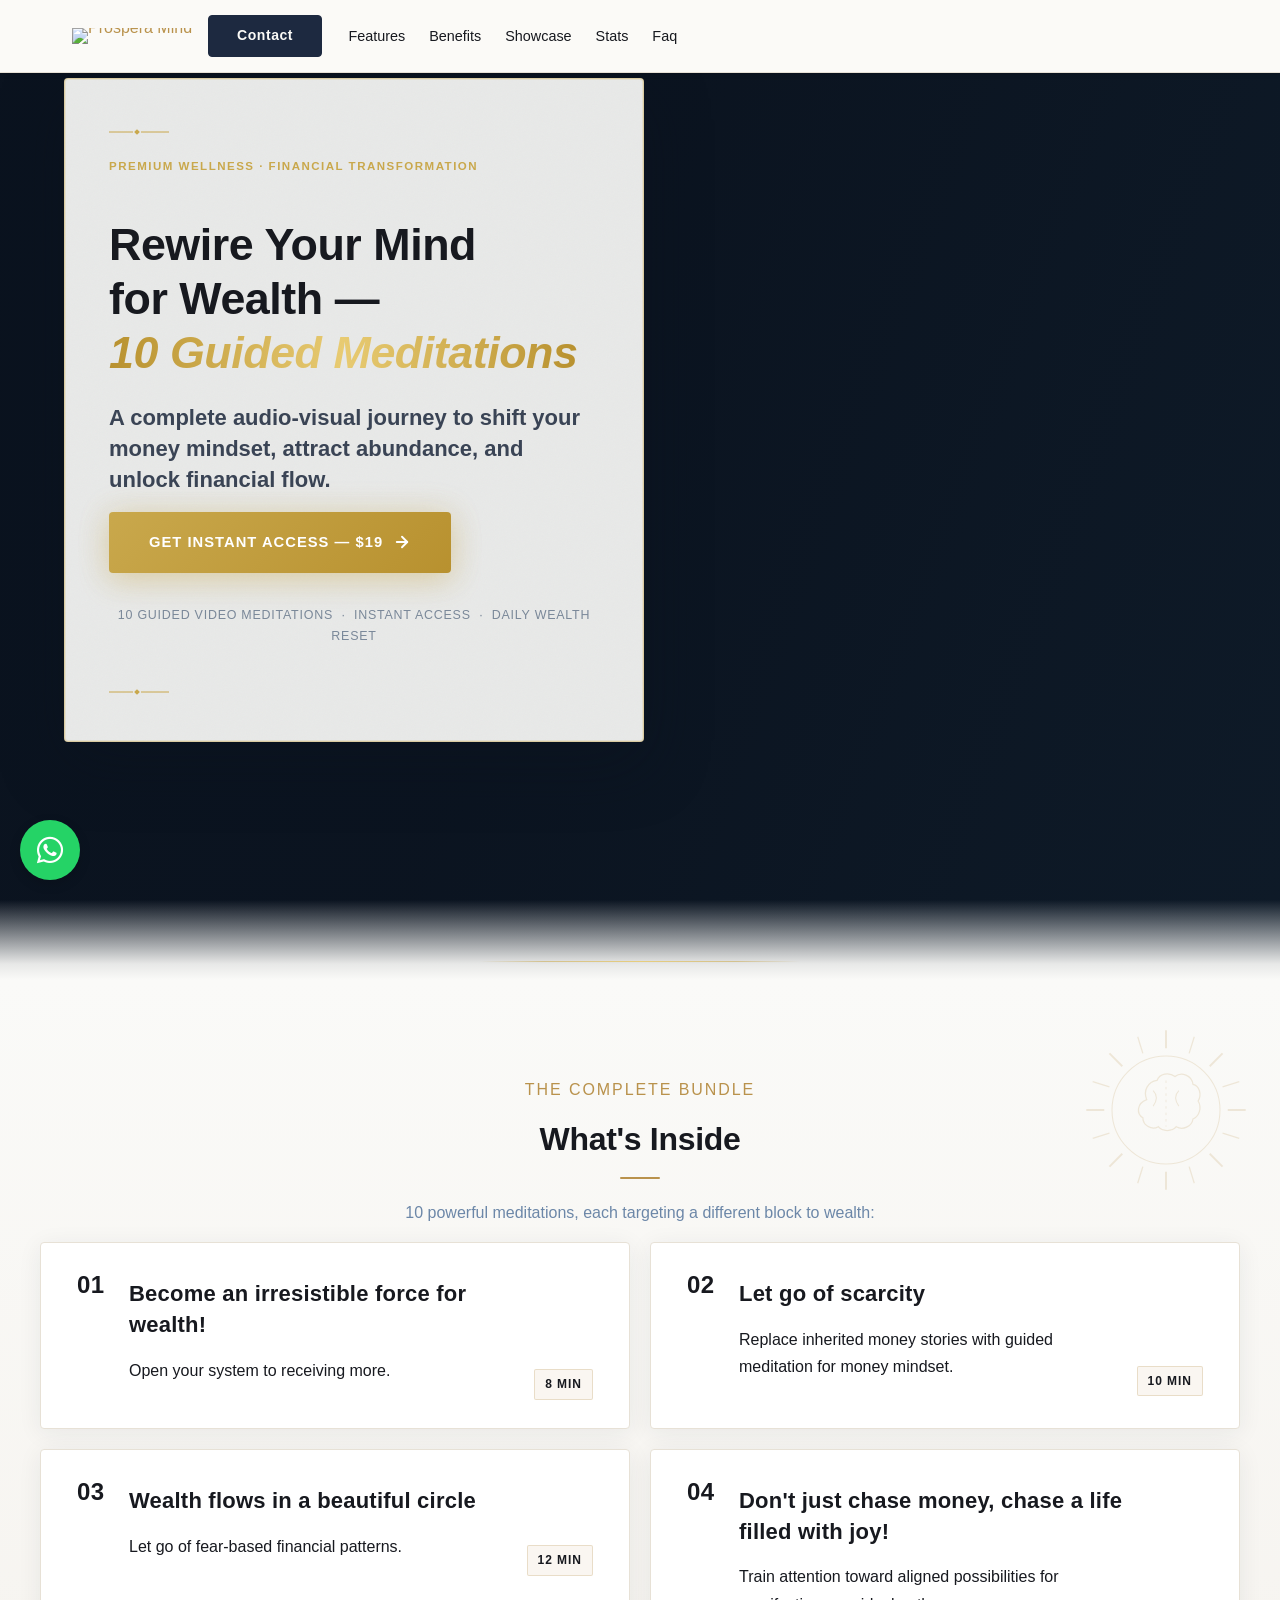
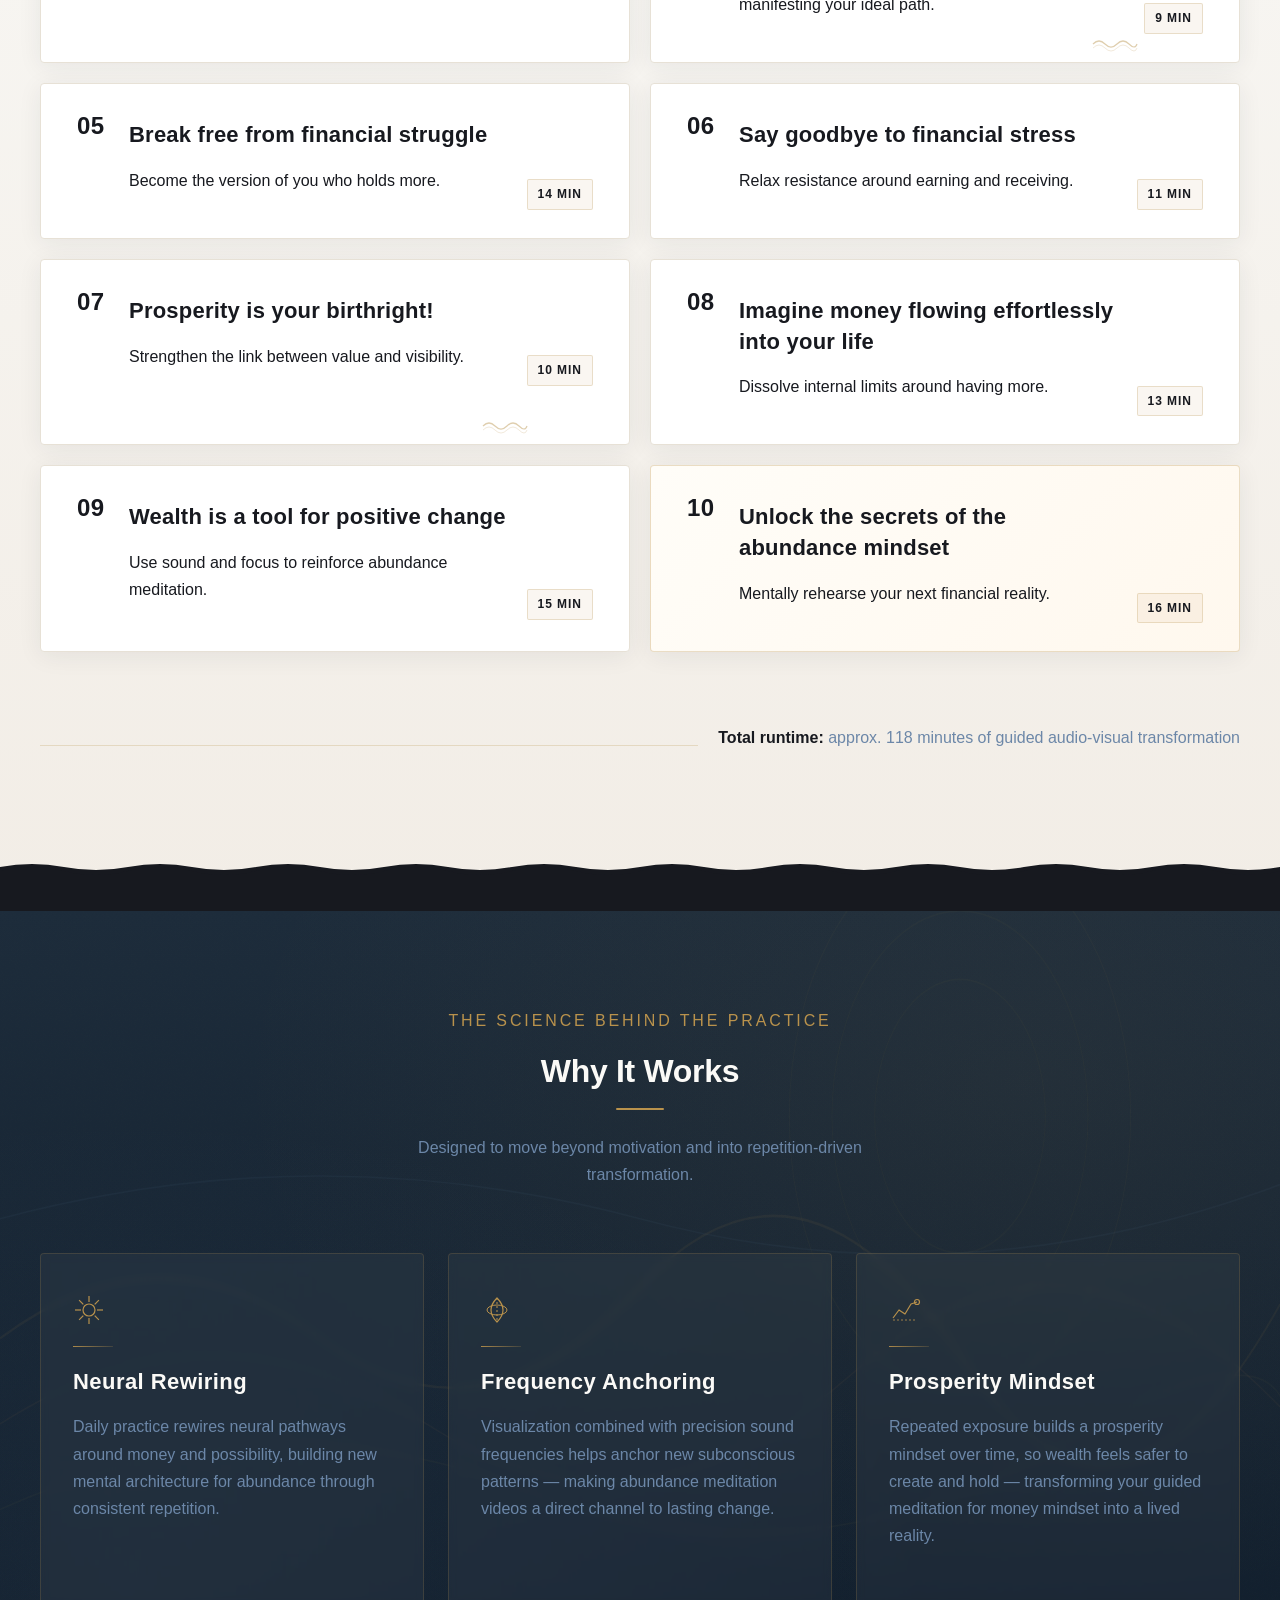
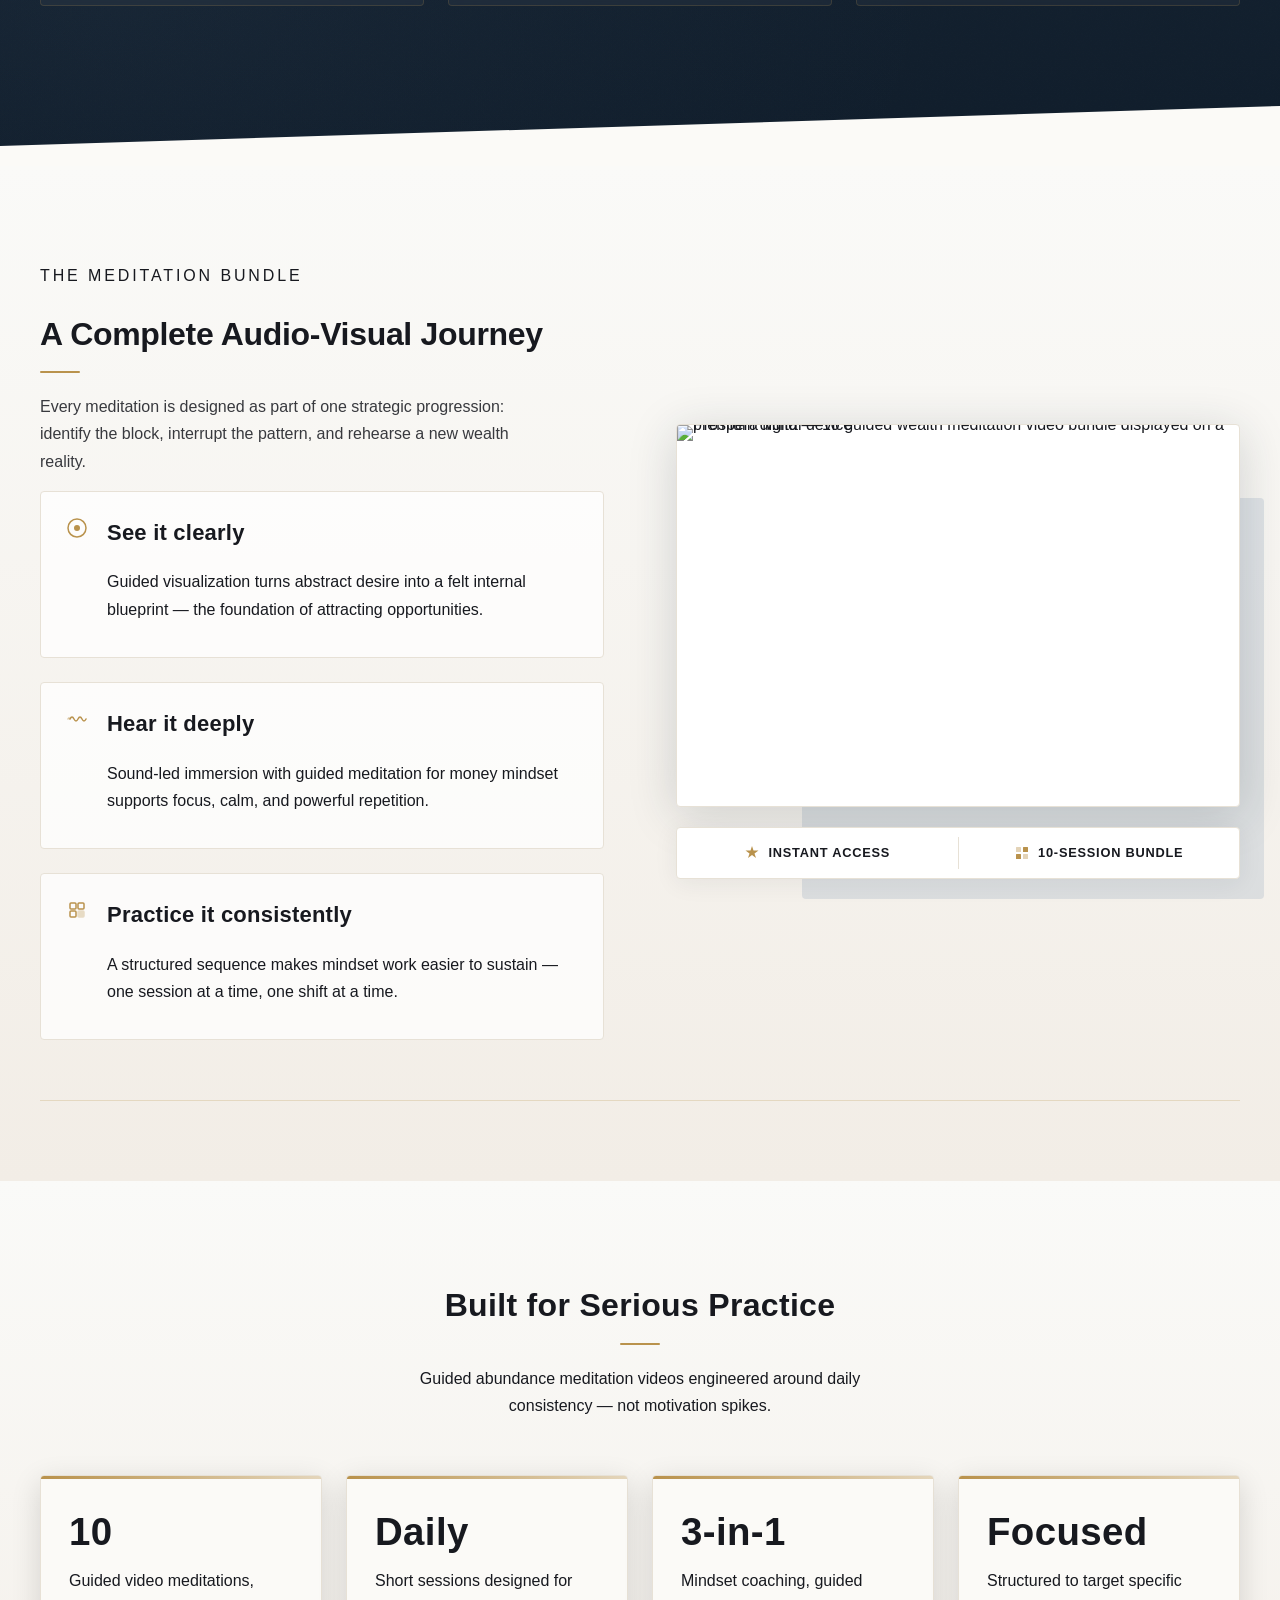
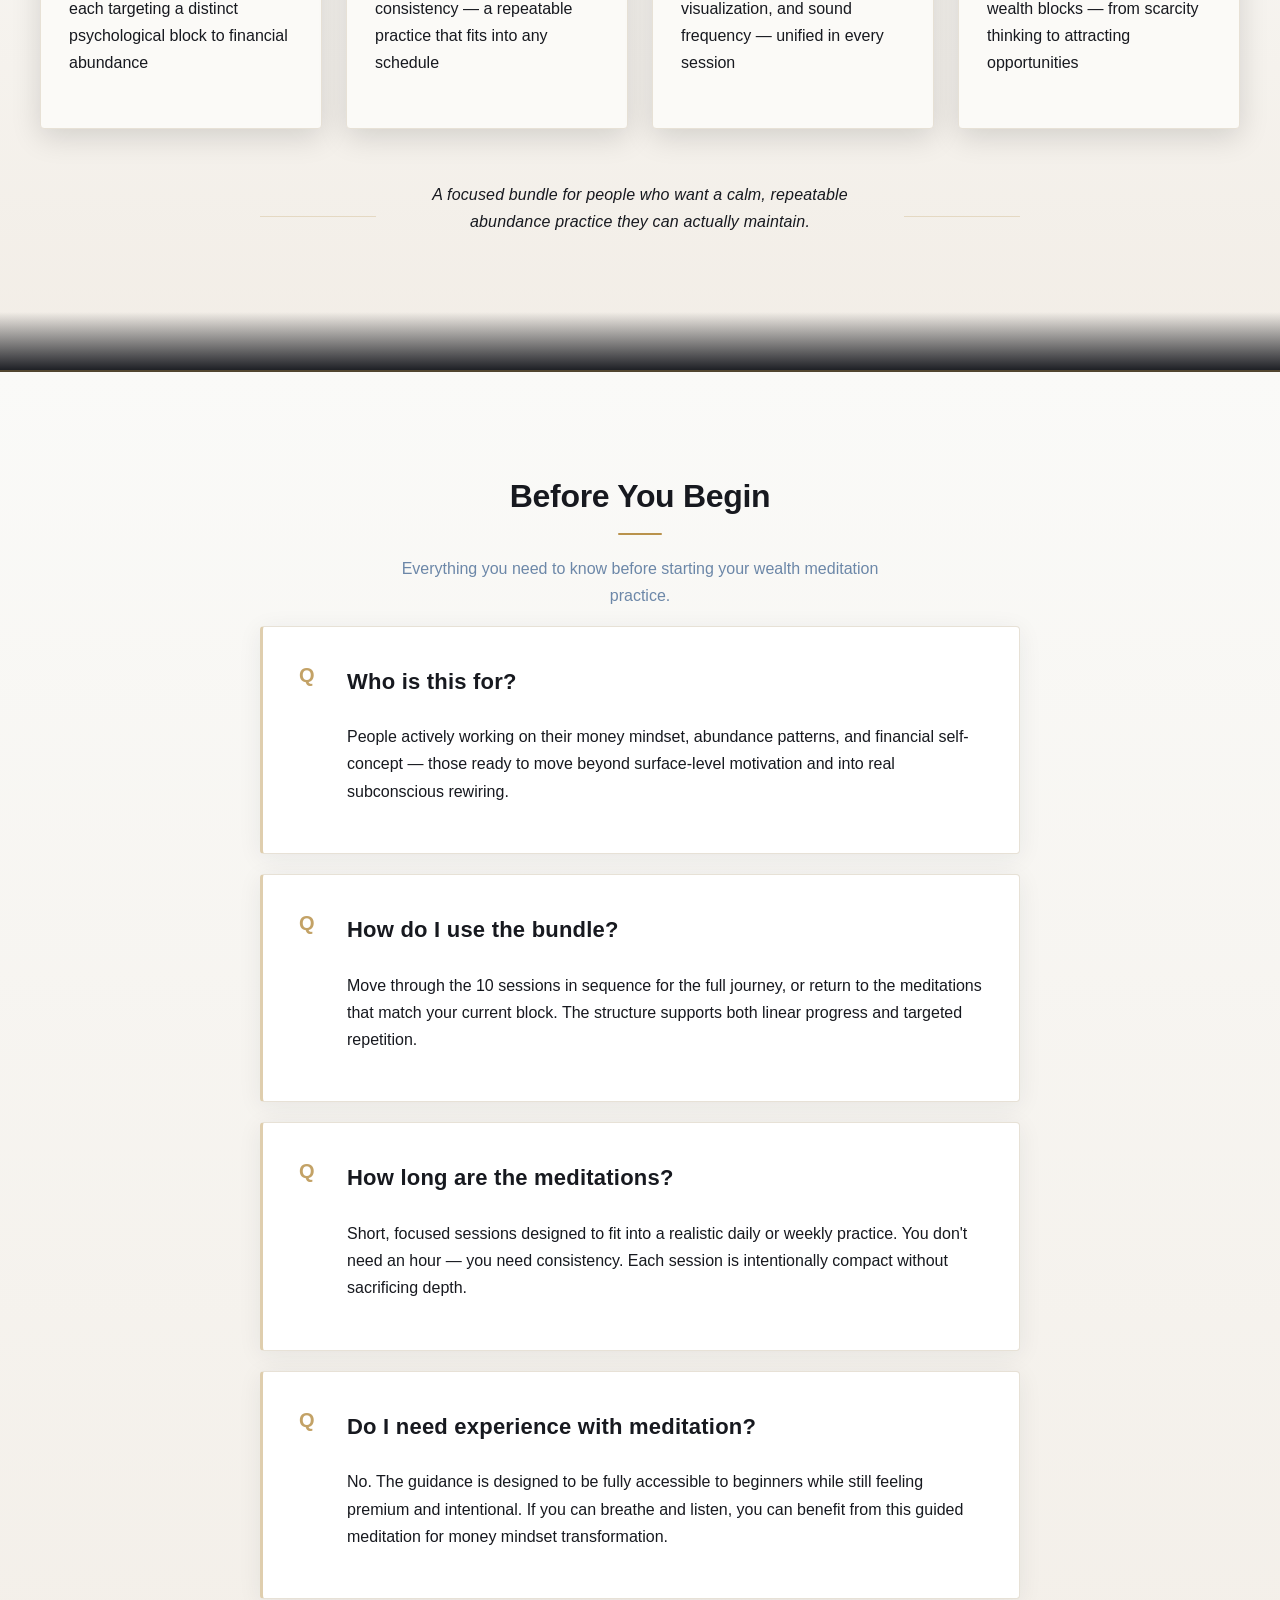
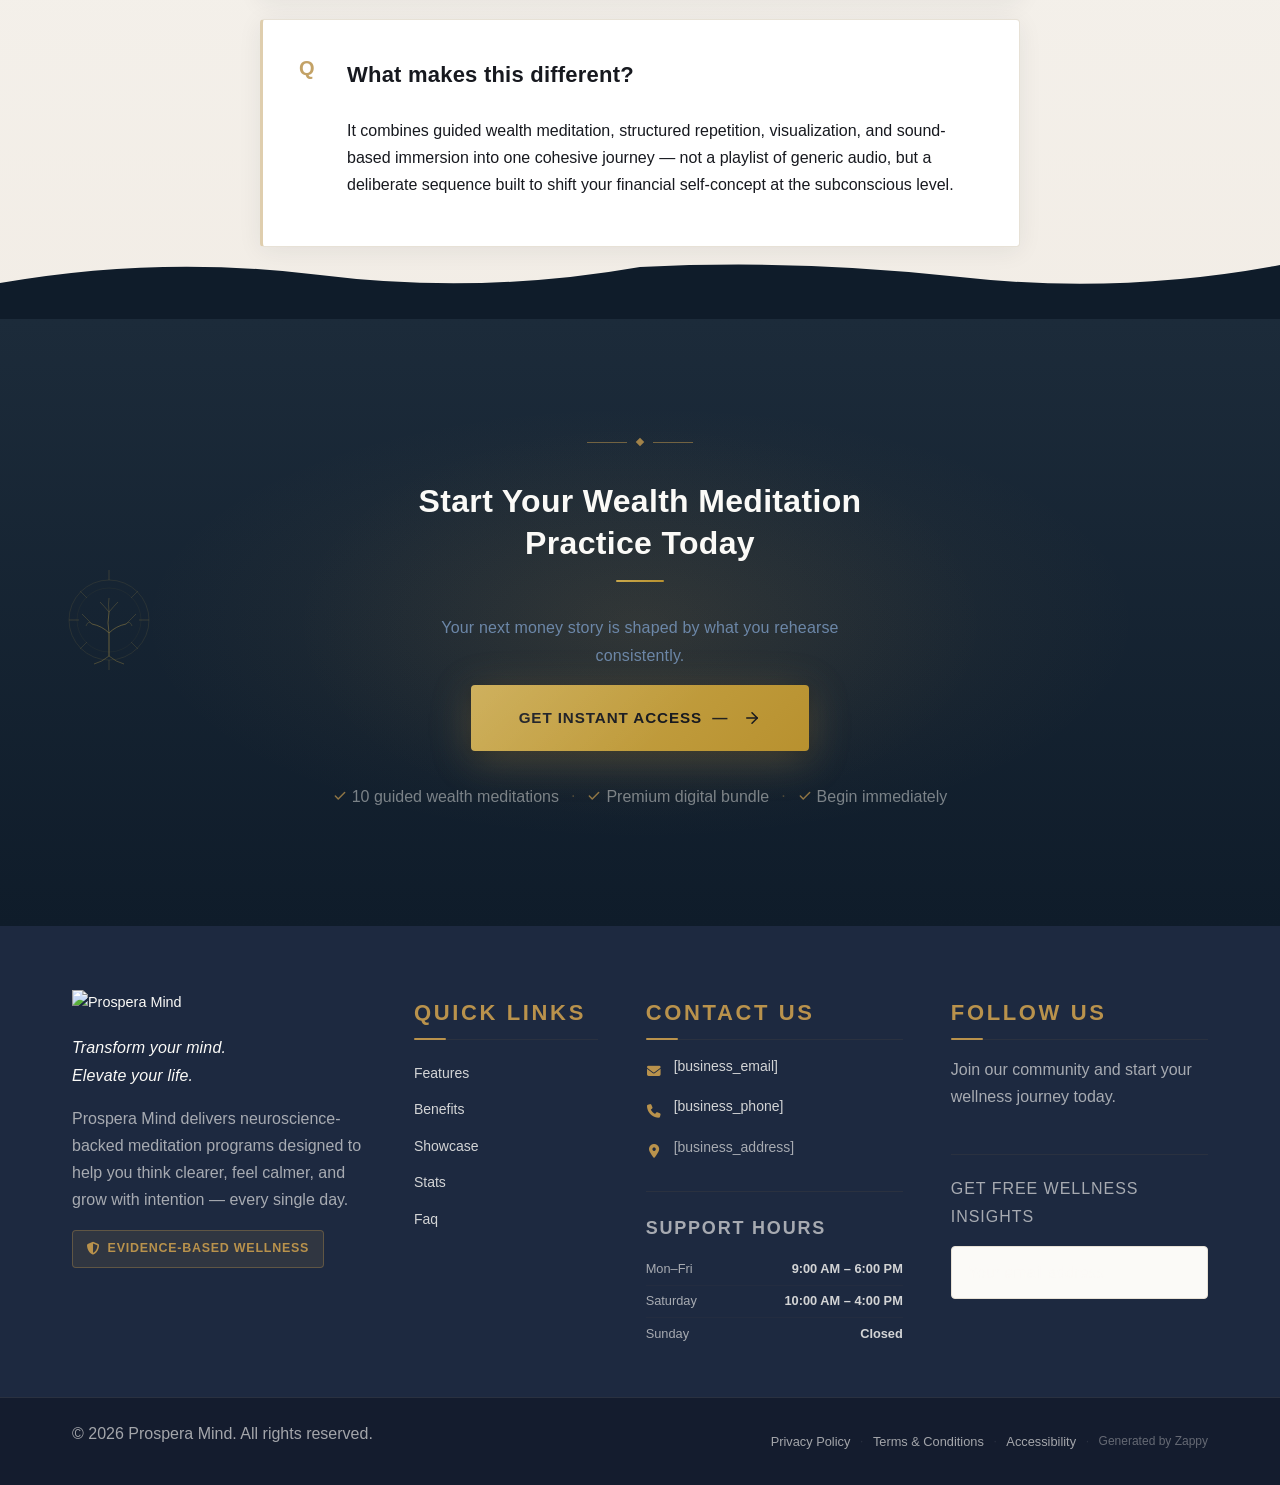
==== commit d1134bff: "Background sync: Progressive GitHub Sync" ====
--- a/index.html
+++ b/index.html
@@ -1230,11 +1230,7 @@
       <div class="home-showcase-visual">
         <div class="home-showcase-backplate" aria-hidden="true"></div>
         <div class="home-showcase-frame">
-          <div class="home-showcase-device-bar" aria-hidden="true">
-            <span class="home-showcase-dot"></span>
-            <span class="home-showcase-dot"></span>
-            <span class="home-showcase-dot"></span>
-          </div>
+          
           <div class="home-showcase-image-wrap">
             <img loading="lazy" decoding="async" data-placeholder="home-showcase-image-1" data-context="Premium digital wellness product mockup shown on a tablet or desktop screen. The screen displays a beautifully designed streaming library interface for 10 guided wealth meditation videos called Prospera Mind. The UI shows a dark navy and gold color scheme with elegant serif typography, a grid of meditation session thumbnails with titles like Abundance Activation and Money Mindset Reset, a progress tracker, and a clean premium digital report aesthetic. Cinematic, editorial, high-end feel. The device frame is shown straight-on (not angled) against a clean light background." width="560" height="380" src="/assets/site-home-showcase-image-1.webp" alt="Prospera Mind — 10 guided wealth meditation video bundle displayed on a premium digital device">
           </div>
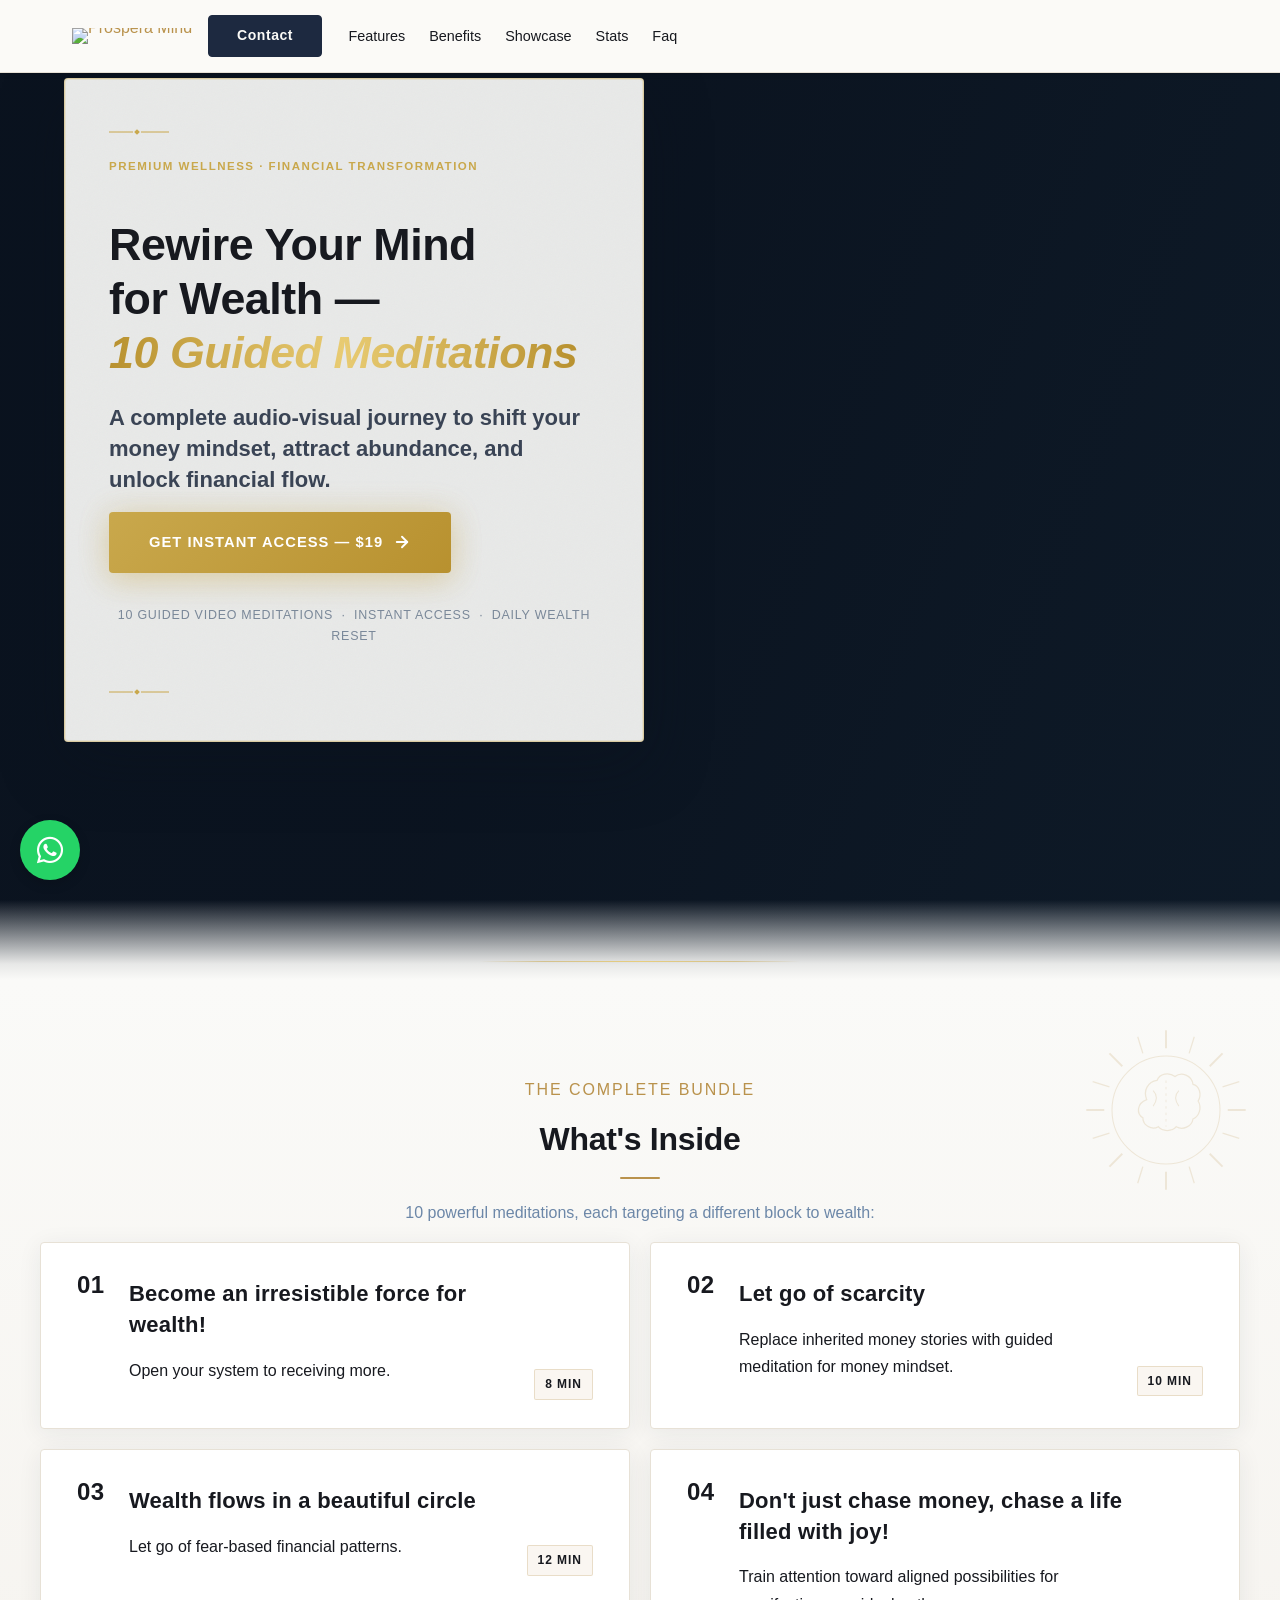
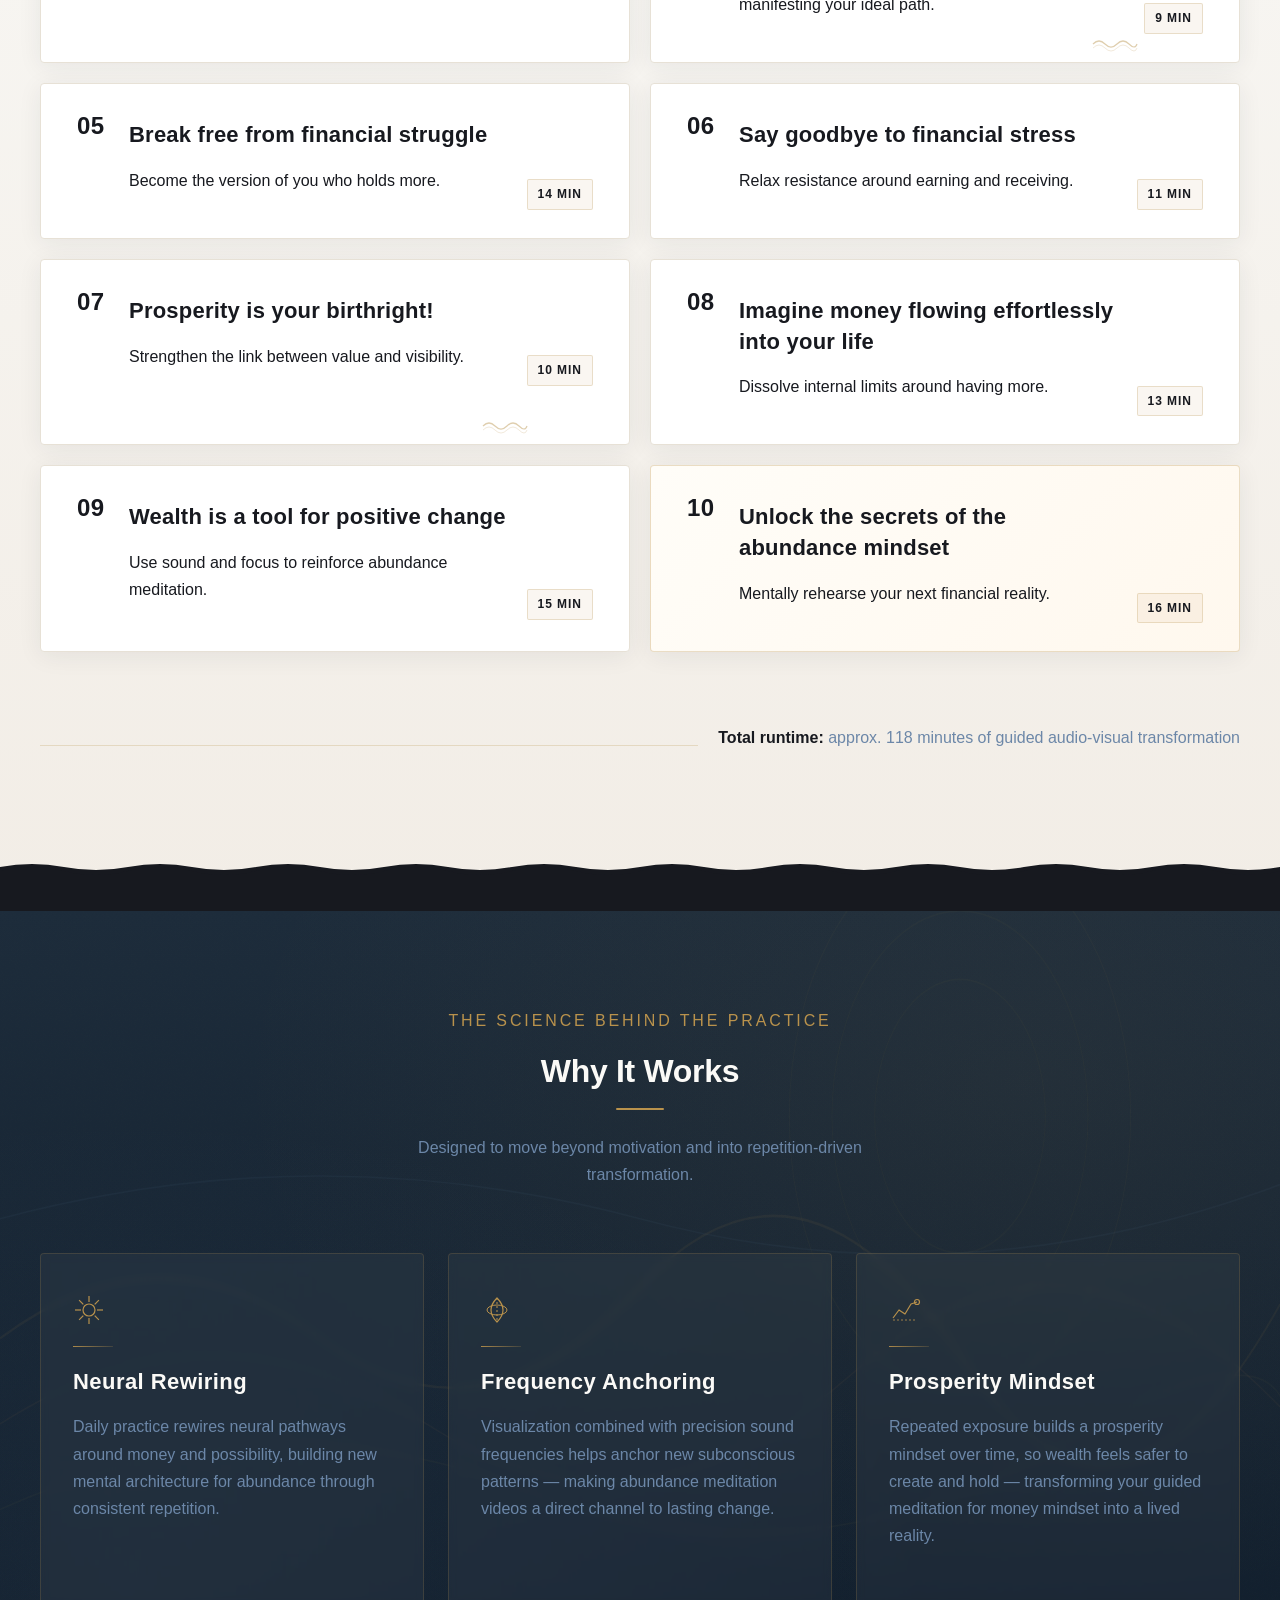
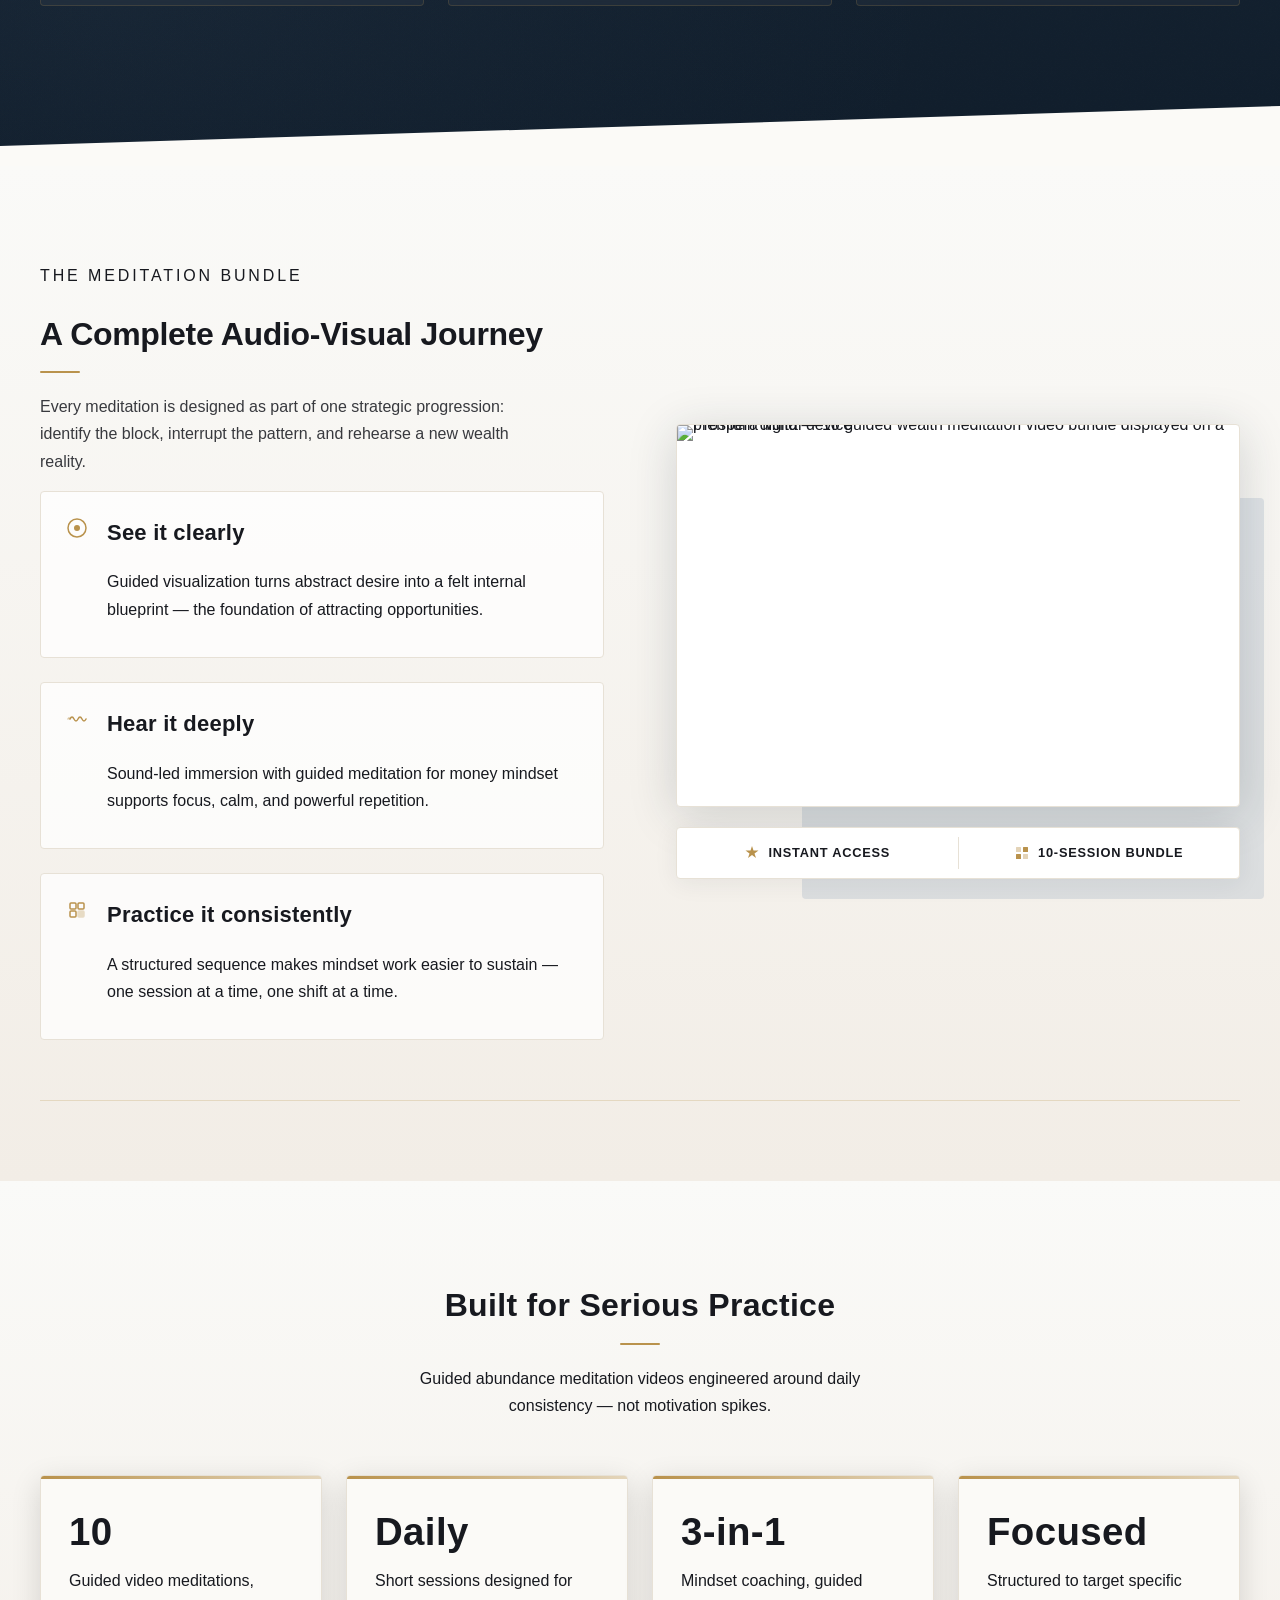
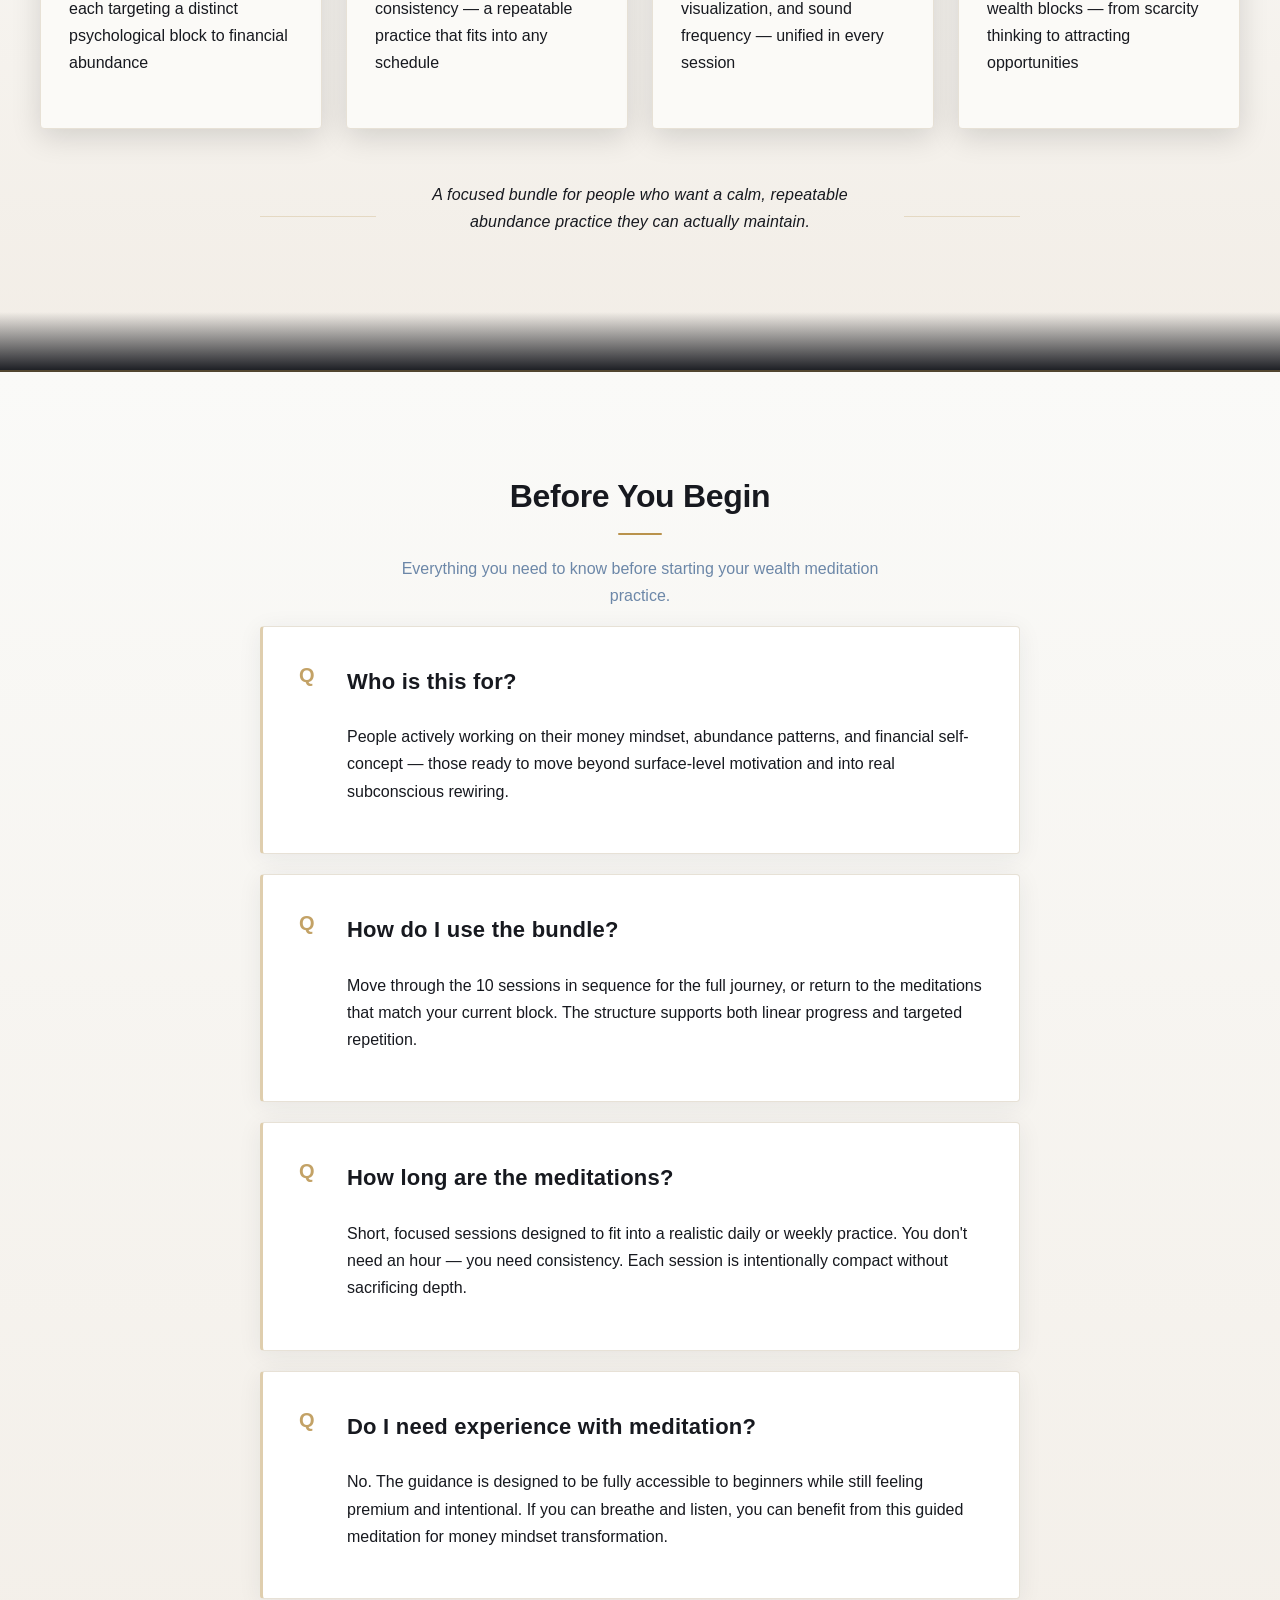
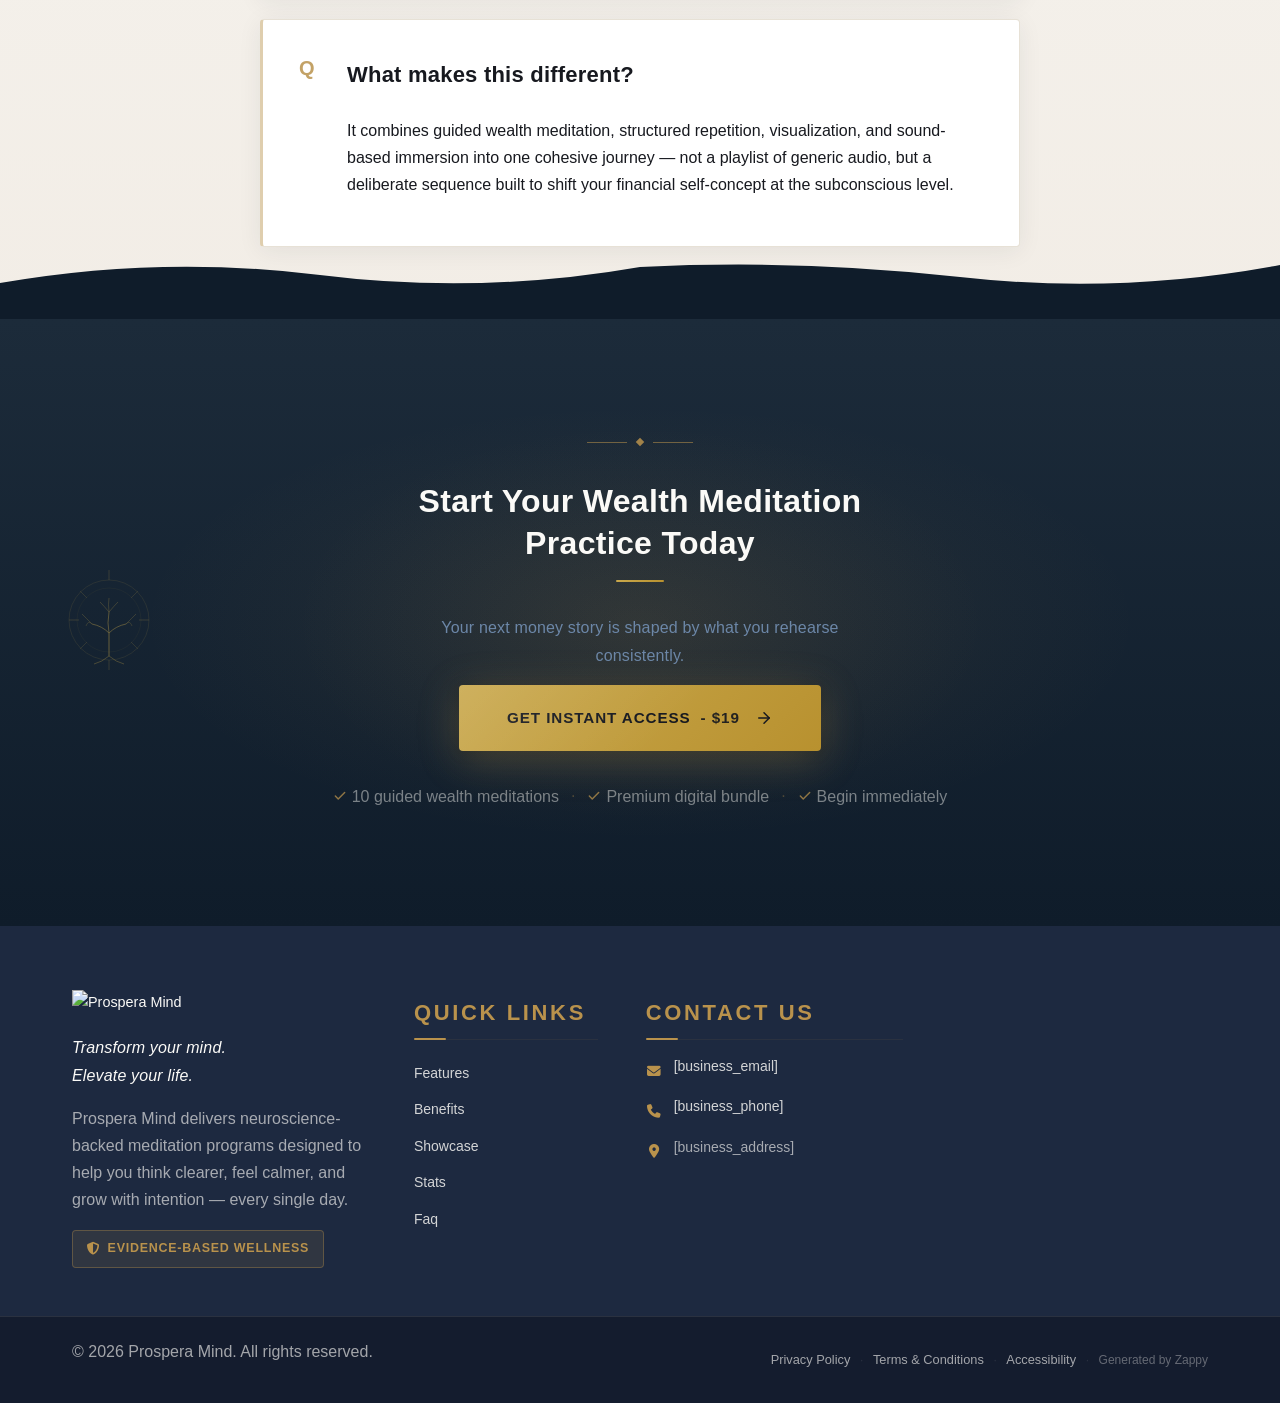
==== commit 6d73c4dc: "Background sync: Progressive GitHub Sync" ====
--- a/index.html
+++ b/index.html
@@ -1470,9 +1470,9 @@
     <p class="home-cta-urgency">Your next money story is shaped by what you rehearse consistently.</p>
 
     <div class="home-cta-btn-wrap">
-      <a href="#" class="home-cta-btn btn-primary" style="color: rgb(23, 25, 31) !important; outline: none;" data-element-type="button" data-element-id="btn-1779021820652-yvlfc1g7z" data-native-element="true">
+      <a href="#" class="home-cta-btn btn-primary" style="outline: none; color: rgb(23, 25, 31) !important;" data-element-type="button" data-element-id="btn-1779021820652-yvlfc1g7z" data-native-element="true">
         <span style="color: rgb(23, 25, 31) !important;">Get Instant Access</span>
-        <span class="home-cta-btn-price" style="color: rgb(23, 25, 31) !important;">—&nbsp;</span>
+        <span class="home-cta-btn-price" style="color: rgb(23, 25, 31) !important;">- $19&nbsp;</span>
         <svg data-element-type="icon" data-icon-type="svg" width="18" height="18" viewBox="0 0 24 24" fill="none" stroke="currentColor" stroke-width="2" stroke-linecap="round" stroke-linejoin="round" aria-hidden="true"><line x1="5" y1="12" x2="19" y2="12"></line><polyline points="12 5 19 12 12 19"></polyline></svg>
       </a>
     </div>
@@ -1521,7 +1521,7 @@
 
 
 
-<footer class="site-footer" aria-label="Site Footer"><div class="footer-top"><div class="footer-container"><div class="footer-grid"><div class="footer-col footer-col--brand"><a href="/" class="footer-logo-link" aria-label="Prospera Mind Home"><img src="/assets/prospera-mind-wellness-personal-development-logo.webp" alt="Prospera Mind" class="logo"></a><p class="footer-tagline">Transform your mind.<br>Elevate your life.</p><p class="footer-blurb">Prospera Mind delivers neuroscience-backed meditation programs designed to help you think clearer, feel calmer, and grow with intention — every single day.</p><div class="footer-badge"><span class="badge-icon"><i class="fas fa-shield-alt"></i></span><span class="badge-text">Evidence-Based Wellness</span></div></div><div class="footer-col footer-col--links"><h3 class="footer-heading">Quick Links</h3><ul class="footer-nav"><li><a href="#features">Features</a></li><li><a href="#benefits">Benefits</a></li><li><a href="#showcase">Showcase</a></li><li><a href="#stats">Stats</a></li><li><a href="#faq">Faq</a></li></ul></div><div class="footer-col footer-col--contact"><h3 class="footer-heading">Contact Us</h3><ul class="footer-contact"><li><span class="contact-icon"><i class="fas fa-envelope"></i></span><span class="contact-text"><a href="mailto:[business_email]">[business_email]</a></span></li><li><span class="contact-icon"><i class="fas fa-phone"></i></span><span class="contact-text"><a href="tel:[business_phone]">[business_phone]</a></span></li><li><a href="/"><span class="contact-icon"><i class="fas fa-map-marker-alt"></i></span><span class="contact-text">[business_address]</span></a></li></ul><div class="footer-hours"><h4 class="footer-subheading">Support Hours</h4><div class="hours-row"><span class="hours-day">Mon–Fri</span><span class="hours-time">9:00 AM – 6:00 PM</span></div><div class="hours-row"><span class="hours-day">Saturday</span><span class="hours-time">10:00 AM – 4:00 PM</span></div><div class="hours-row"><span class="hours-day">Sunday</span><span class="hours-time">Closed</span></div></div></div><div class="footer-col footer-col--social"><h3 class="footer-heading">Follow Us</h3><p class="footer-social-blurb">Join our community and start your wellness journey today.</p><div class="footer-social-links"></div><div class="footer-newsletter"><p class="newsletter-label">Get free wellness insights</p><form class="newsletter-form" aria-label="Newsletter signup"><input type="email" placeholder="Your email address" aria-label="Email address" class="newsletter-input"></form></div></div></div></div></div><div class="footer-divider"></div><div class="footer-bottom"><div class="footer-container"><div class="footer-bottom-inner"><p class="footer-copyright">© 2026 Prospera Mind. All rights reserved.</p><div class="footer-legal"><a href="/privacy">Privacy Policy</a><span class="legal-sep" aria-hidden="true">·</span><a href="/terms">Terms &amp; Conditions</a><span class="legal-sep" aria-hidden="true">·</span><a href="/accessibility">Accessibility</a><span class="legal-sep" aria-hidden="true">·</span><a href="https://zappy5.com" target="_blank" class="zappy-attribution" rel="noopener noreferrer">Generated by Zappy</a></div></div></div></div></footer>
+<footer class="site-footer" aria-label="Site Footer"><div class="footer-top"><div class="footer-container"><div class="footer-grid"><div class="footer-col footer-col--brand"><a href="/" class="footer-logo-link" aria-label="Prospera Mind Home"><img src="/assets/prospera-mind-wellness-personal-development-logo.webp" alt="Prospera Mind" class="logo"></a><p class="footer-tagline">Transform your mind.<br>Elevate your life.</p><p class="footer-blurb">Prospera Mind delivers neuroscience-backed meditation programs designed to help you think clearer, feel calmer, and grow with intention — every single day.</p><div class="footer-badge"><span class="badge-icon"><i class="fas fa-shield-alt"></i></span><span class="badge-text">Evidence-Based Wellness</span></div></div><div class="footer-col footer-col--links"><h3 class="footer-heading">Quick Links</h3><ul class="footer-nav"><li><a href="#features">Features</a></li><li><a href="#benefits">Benefits</a></li><li><a href="#showcase">Showcase</a></li><li><a href="#stats">Stats</a></li><li><a href="#faq">Faq</a></li></ul></div><div class="footer-col footer-col--contact"><h3 class="footer-heading">Contact Us</h3><ul class="footer-contact"><li><span class="contact-icon"><i class="fas fa-envelope"></i></span><span class="contact-text"><a href="mailto:[business_email]">[business_email]</a></span></li><li><span class="contact-icon"><i class="fas fa-phone"></i></span><span class="contact-text"><a href="tel:[business_phone]">[business_phone]</a></span></li><li><a href="/"><span class="contact-icon"><i class="fas fa-map-marker-alt"></i></span><span class="contact-text">[business_address]</span></a></li></ul></div></div></div></div><div class="footer-divider"></div><div class="footer-bottom"><div class="footer-container"><div class="footer-bottom-inner"><p class="footer-copyright">© 2026 Prospera Mind. All rights reserved.</p><div class="footer-legal"><a href="/privacy">Privacy Policy</a><span class="legal-sep" aria-hidden="true">·</span><a href="/terms">Terms &amp; Conditions</a><span class="legal-sep" aria-hidden="true">·</span><a href="/accessibility">Accessibility</a><span class="legal-sep" aria-hidden="true">·</span><a href="https://zappy5.com" target="_blank" class="zappy-attribution" rel="noopener noreferrer">Generated by Zappy</a></div></div></div></div></footer>
   
   <a href="https://wa.me/[whatsapp_handle]" class="whatsapp-float" aria-label="WhatsApp">
     <i class="fab fa-whatsapp"></i>
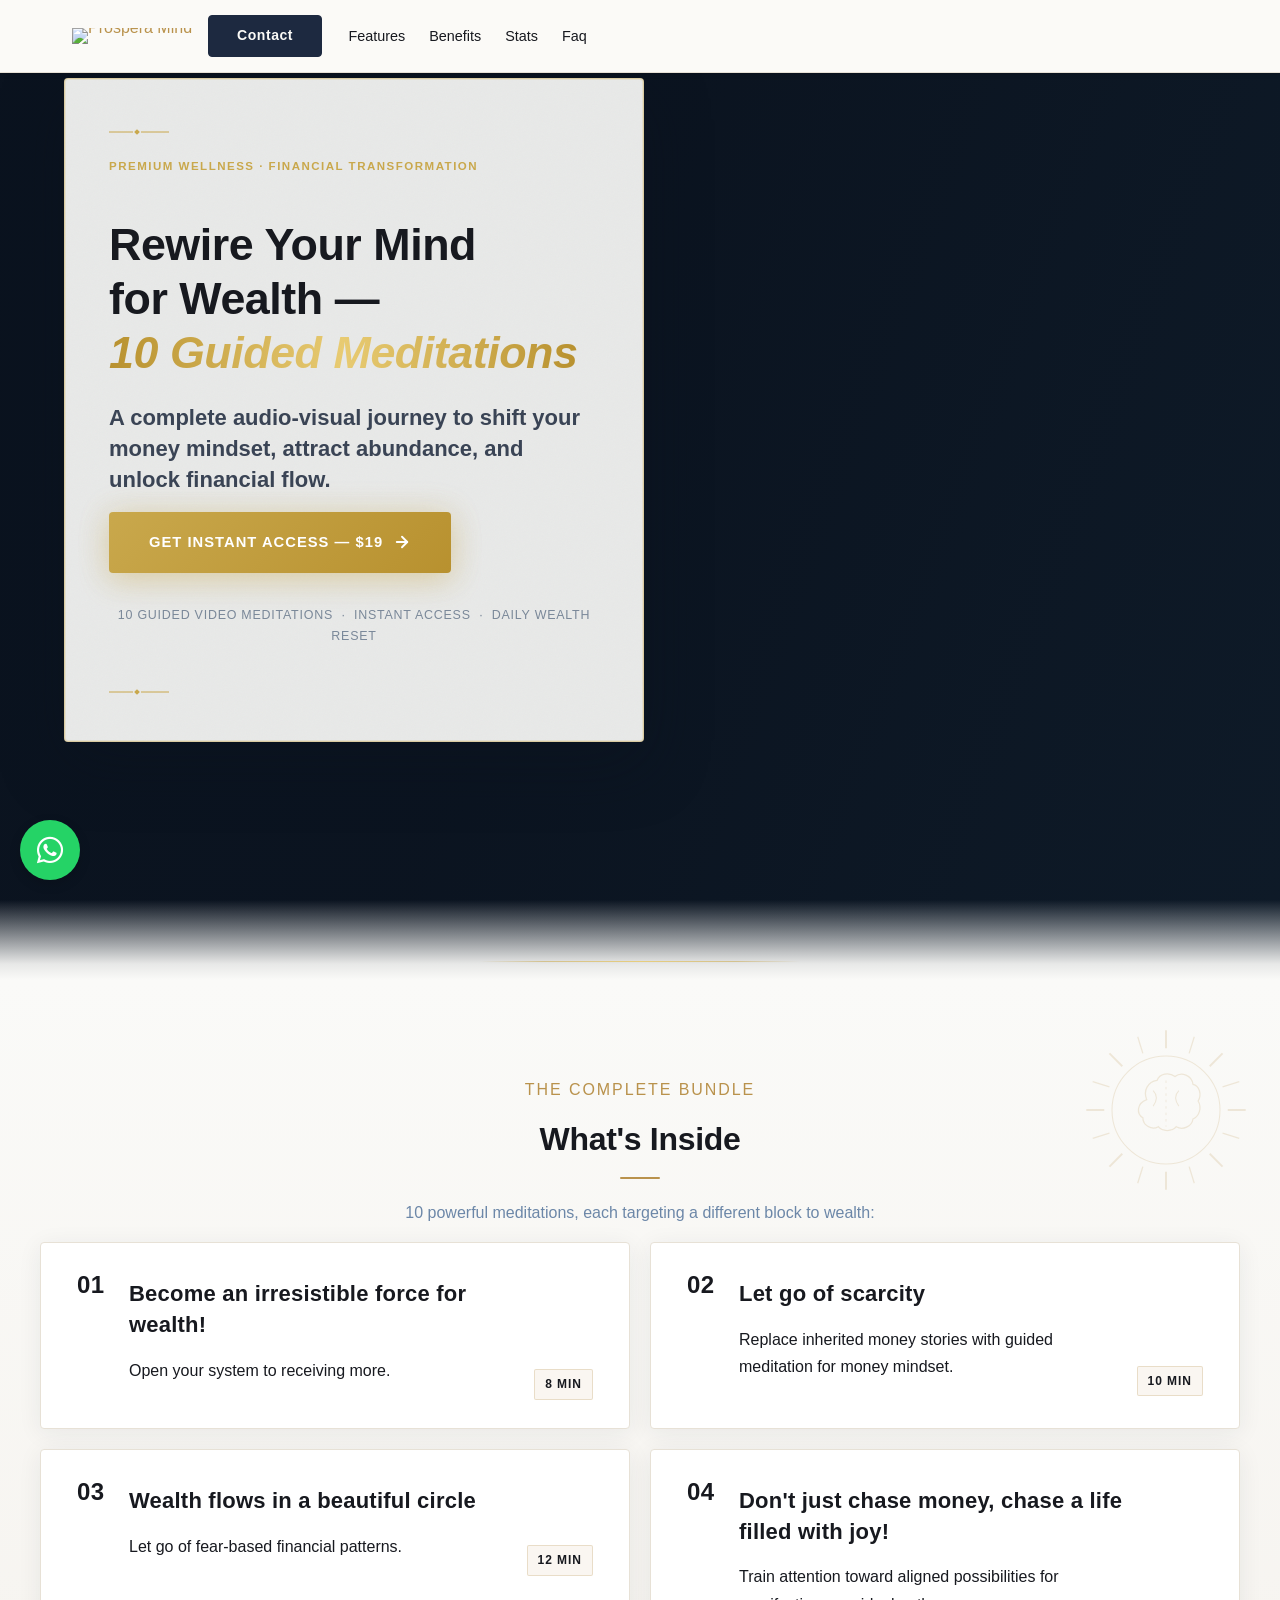
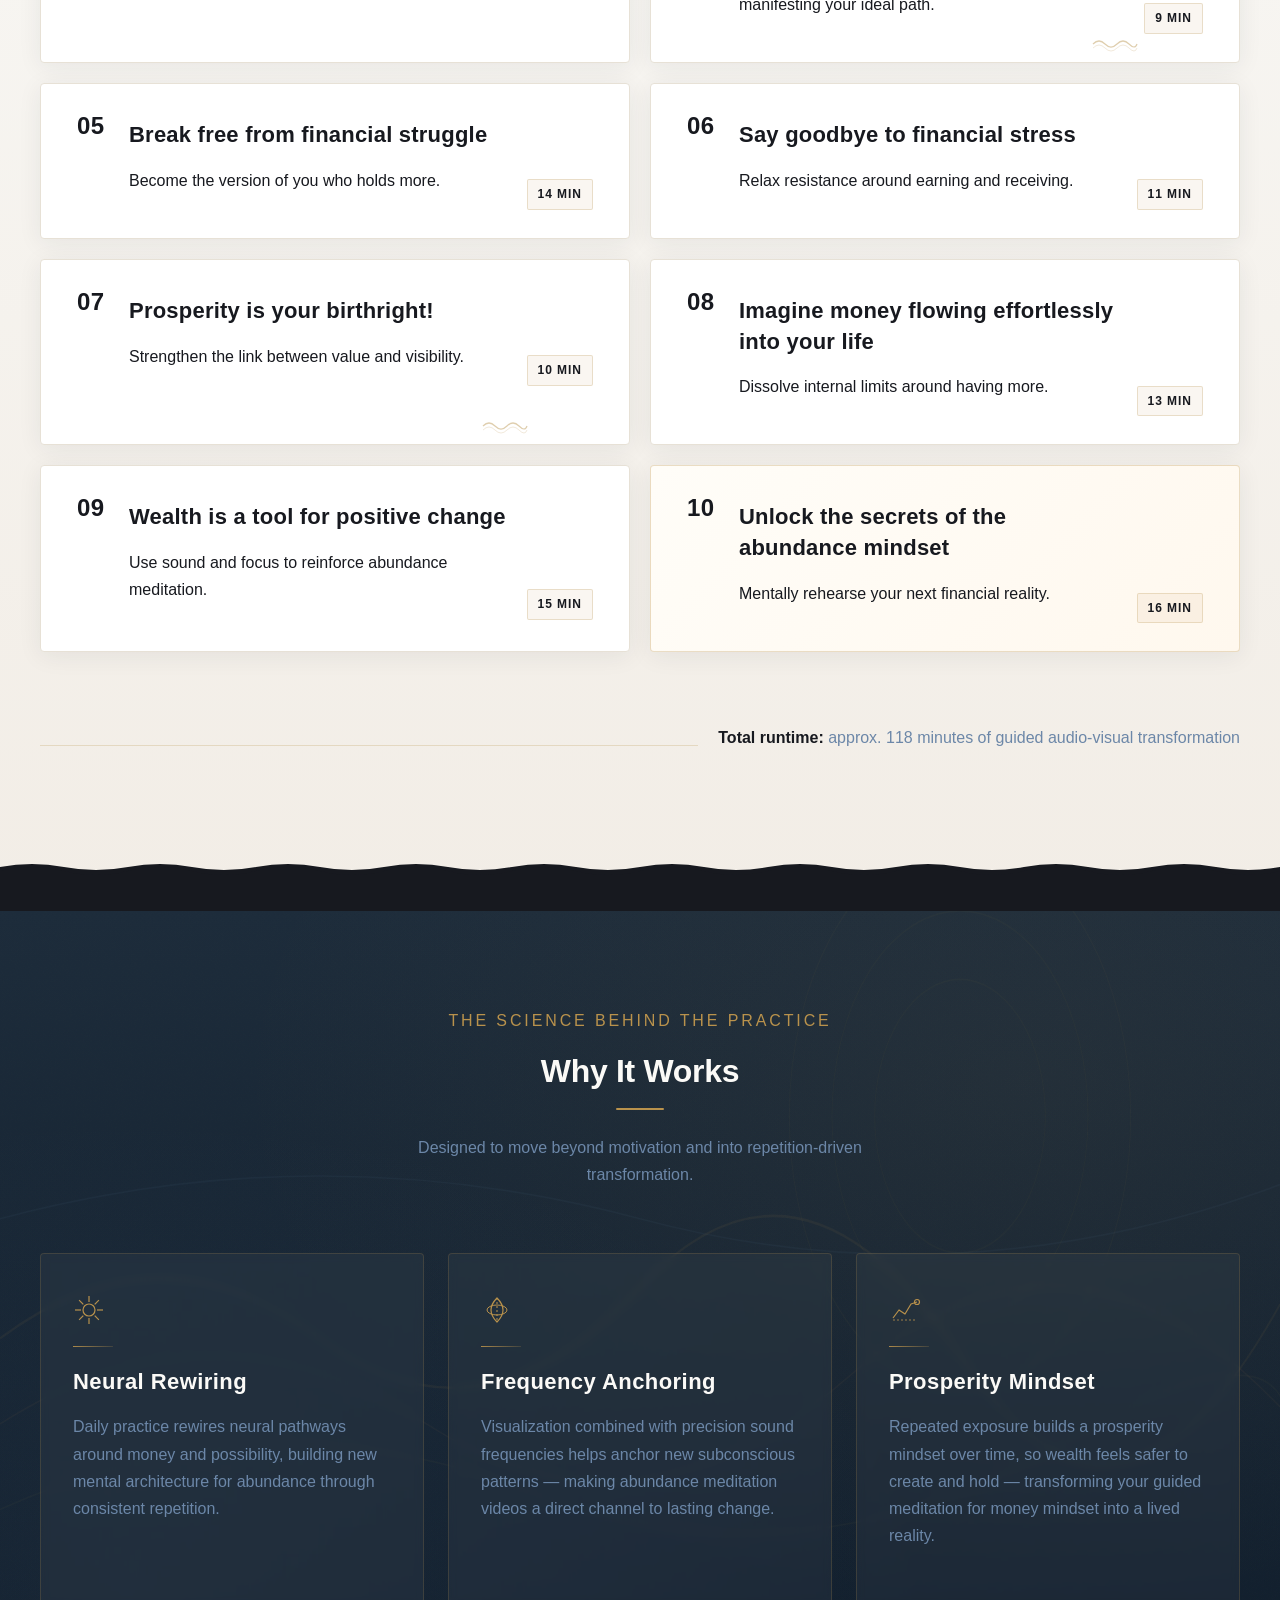
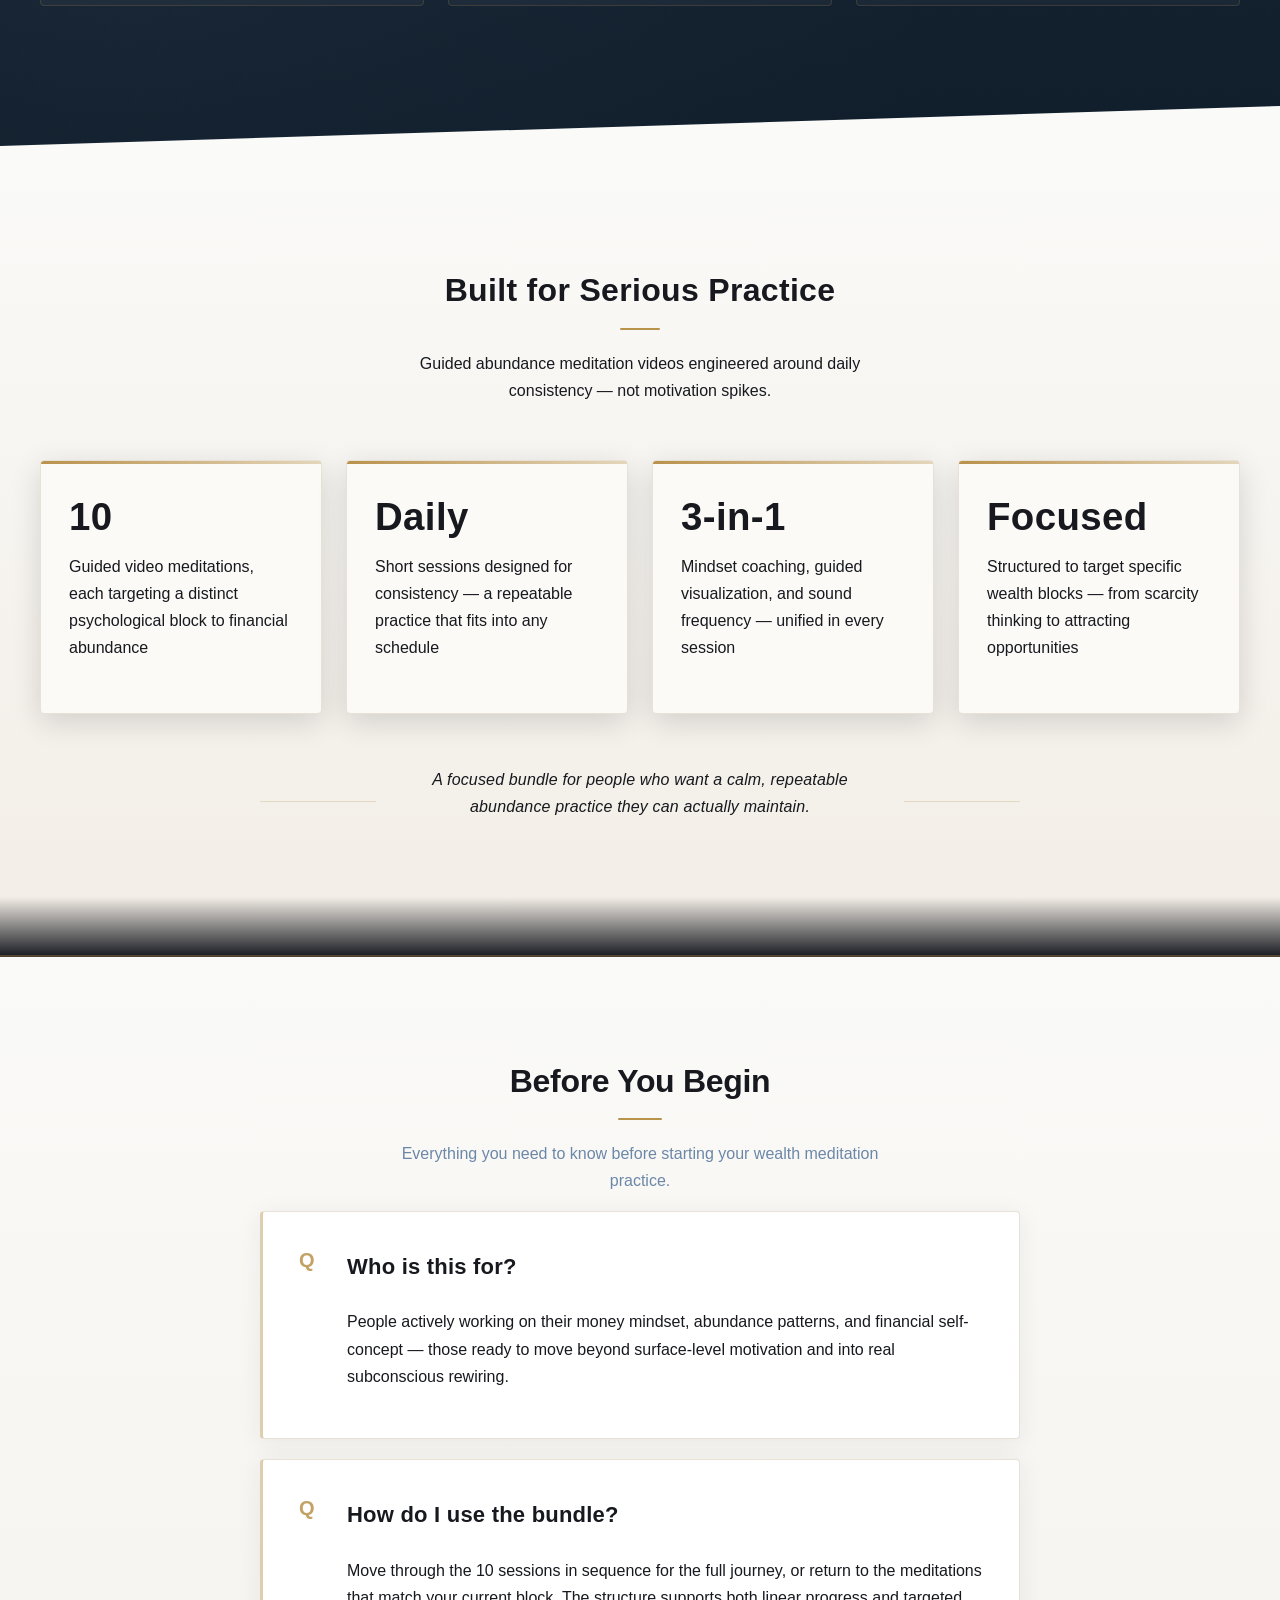
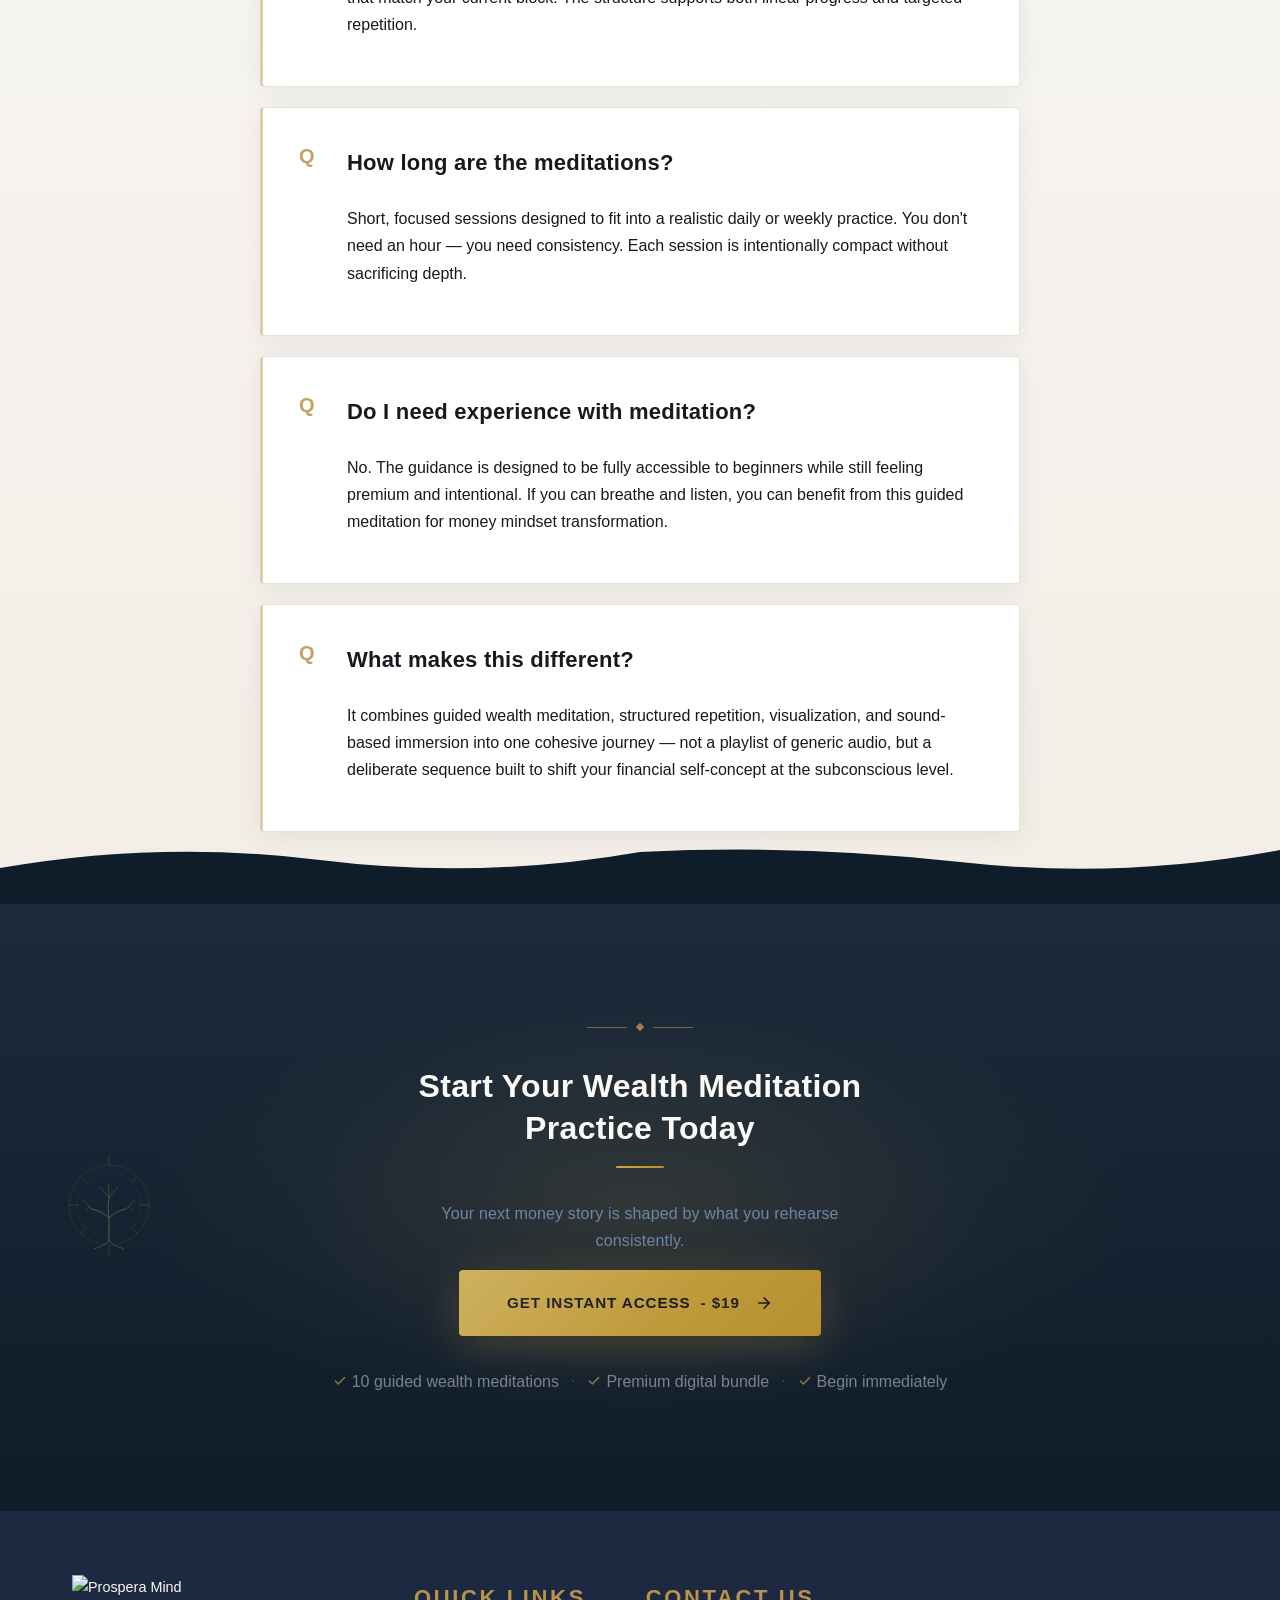
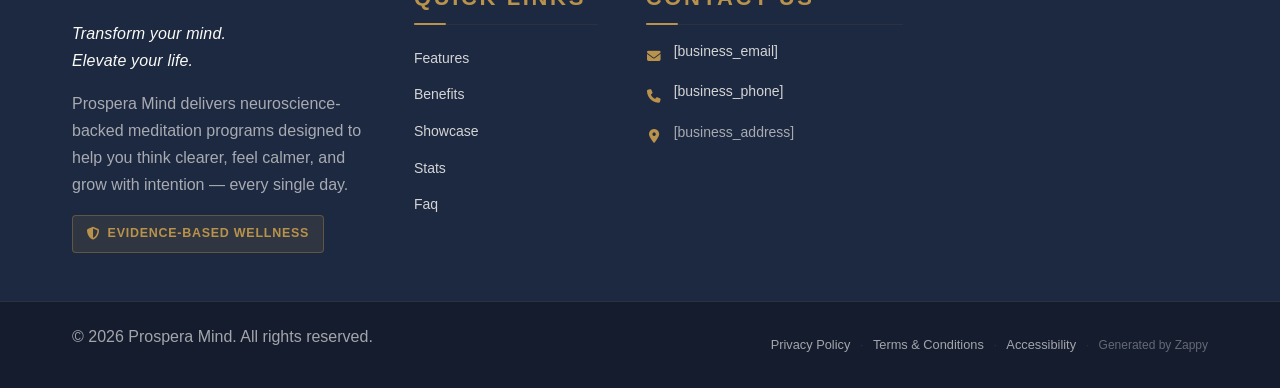
==== commit 6fd87555: "Background sync: Progressive GitHub Sync" ====
--- a/index.html
+++ b/index.html
@@ -364,7 +364,7 @@
       <a href="/" class="logo-link"><img class="logo" src="/assets/site-home-image-1.webp" alt="Prospera Mind"></a>
     </div>
 
-    <ul class="nav-menu" id="navMenu"><li><a href="#features">Features</a></li><li><a href="#benefits">Benefits</a></li><li><a href="#showcase">Showcase</a></li><li><a href="#stats">Stats</a></li><li><a href="#faq">Faq</a></li></ul>
+    <ul class="nav-menu" id="navMenu"><li><a href="#features">Features</a></li><li><a href="#benefits">Benefits</a></li><li><a href="#stats">Stats</a></li><li><a href="#faq">Faq</a></li></ul>
 
     <div class="nav-cta-container">
       <a href="#cta" class="nav-cta-btn">Contact</a>
@@ -1166,104 +1166,12 @@
   <!-- Bottom diagonal divider transitioning to light section -->
   <div class="home-benefits-divider-wrapper">
     <svg data-no-icon-edit="true" aria-hidden="true" viewBox="0 0 1200 80" preserveAspectRatio="none" xmlns="http://www.w3.org/2000/svg">
-      <path d="M0,80 L0,60 L1200,20 L1200,80 Z" fill="#FBFAF7"></path>
+      <path d="M0,80 L0,60 L1200,20 L1200,80 Z" fill="#FAFAF8"></path>
     </svg>
   </div>
 </section>
 
-<section data-band-index="3" id="showcase" class="home-showcase-section" data-layout-spec="Home-showcase">
-  <div class="home-showcase-container">
-    <div class="home-showcase-grid">
-
-      <!-- START: Content Column -->
-      <div class="home-showcase-content">
-        <p class="home-showcase-eyebrow">The Meditation Bundle</p>
-        <h2 class="home-showcase-heading">A Complete Audio-Visual Journey</h2>
-        <div class="home-showcase-gold-rule" aria-hidden="true"></div>
-        <p class="home-showcase-intro">Every meditation is designed as part of one strategic progression: identify the block, interrupt the pattern, and rehearse a new wealth reality.</p>
-
-        <div class="home-showcase-mini-blocks">
-          <div class="home-showcase-mini-block">
-            <div class="home-showcase-mini-icon" aria-hidden="true">
-              <svg data-no-icon-edit="true" aria-hidden="true" width="20" height="20" viewBox="0 0 20 20" fill="none" xmlns="http://www.w3.org/2000/svg">
-                <circle cx="10" cy="10" r="9" stroke="currentColor" stroke-width="1.5"></circle>
-                <circle cx="10" cy="10" r="3" fill="currentColor"></circle>
-              </svg>
-            </div>
-            <div class="home-showcase-mini-content">
-              <h3 class="home-showcase-mini-heading">See it clearly</h3>
-              <p class="home-showcase-mini-text">Guided visualization turns abstract desire into a felt internal blueprint — the foundation of attracting opportunities.</p>
-            </div>
-          </div>
-
-          <div class="home-showcase-mini-block">
-            <div class="home-showcase-mini-icon" aria-hidden="true">
-              <svg data-no-icon-edit="true" aria-hidden="true" width="20" height="20" viewBox="0 0 20 20" fill="none" xmlns="http://www.w3.org/2000/svg">
-                <path d="M3 10 Q5 6 7 10 Q9 14 11 10 Q13 6 15 10 Q17 14 19 10" stroke="currentColor" stroke-width="1.5" stroke-linecap="round" fill="none"></path>
-                <path d="M1 10 Q2 8 3 10" stroke="currentColor" stroke-width="1.5" stroke-linecap="round" fill="none" opacity="0.5"></path>
-              </svg>
-            </div>
-            <div class="home-showcase-mini-content">
-              <h3 class="home-showcase-mini-heading">Hear it deeply</h3>
-              <p class="home-showcase-mini-text">Sound-led immersion with guided meditation for money mindset supports focus, calm, and powerful repetition.</p>
-            </div>
-          </div>
-
-          <div class="home-showcase-mini-block">
-            <div class="home-showcase-mini-icon" aria-hidden="true">
-              <svg data-no-icon-edit="true" aria-hidden="true" width="20" height="20" viewBox="0 0 20 20" fill="none" xmlns="http://www.w3.org/2000/svg">
-                <rect x="3" y="3" width="6" height="6" rx="1" stroke="currentColor" stroke-width="1.5"></rect>
-                <rect x="11" y="3" width="6" height="6" rx="1" stroke="currentColor" stroke-width="1.5"></rect>
-                <rect x="3" y="11" width="6" height="6" rx="1" stroke="currentColor" stroke-width="1.5"></rect>
-                <rect x="11" y="11" width="6" height="6" rx="1" fill="currentColor" opacity="0.3" stroke="currentColor" stroke-width="1.5"></rect>
-              </svg>
-            </div>
-            <div class="home-showcase-mini-content">
-              <h3 class="home-showcase-mini-heading">Practice it consistently</h3>
-              <p class="home-showcase-mini-text">A structured sequence makes mindset work easier to sustain — one session at a time, one shift at a time.</p>
-            </div>
-          </div>
-        </div>
-      </div>
-
-      <!-- END: Product Mockup Column -->
-      <div class="home-showcase-visual">
-        <div class="home-showcase-backplate" aria-hidden="true"></div>
-        <div class="home-showcase-frame">
-          
-          <div class="home-showcase-image-wrap">
-            <img loading="lazy" decoding="async" data-placeholder="home-showcase-image-1" data-context="Premium digital wellness product mockup shown on a tablet or desktop screen. The screen displays a beautifully designed streaming library interface for 10 guided wealth meditation videos called Prospera Mind. The UI shows a dark navy and gold color scheme with elegant serif typography, a grid of meditation session thumbnails with titles like Abundance Activation and Money Mindset Reset, a progress tracker, and a clean premium digital report aesthetic. Cinematic, editorial, high-end feel. The device frame is shown straight-on (not angled) against a clean light background." width="560" height="380" src="/assets/site-home-showcase-image-1.webp" alt="Prospera Mind — 10 guided wealth meditation video bundle displayed on a premium digital device">
-          </div>
-        </div>
-
-        <!-- Micro-highlights row -->
-        <div class="home-showcase-highlights">
-          <div class="home-showcase-highlight">
-            <svg data-element-type="icon" data-icon-type="svg" width="16" height="16" viewBox="0 0 16 16" fill="none" xmlns="http://www.w3.org/2000/svg" aria-hidden="true">
-              <path d="M8 1L9.5 5.5H14.5L10.5 8.5L12 13L8 10L4 13L5.5 8.5L1.5 5.5H6.5L8 1Z" fill="currentColor"></path>
-            </svg>
-            <span>Instant access</span>
-          </div>
-          <div class="home-showcase-highlight-divider" aria-hidden="true"></div>
-          <div class="home-showcase-highlight">
-            <svg data-element-type="icon" data-icon-type="svg" width="16" height="16" viewBox="0 0 16 16" fill="none" xmlns="http://www.w3.org/2000/svg" aria-hidden="true">
-              <rect x="2" y="2" width="5" height="5" rx="0.5" fill="currentColor" opacity="0.4"></rect>
-              <rect x="9" y="2" width="5" height="5" rx="0.5" fill="currentColor"></rect>
-              <rect x="2" y="9" width="5" height="5" rx="0.5" fill="currentColor"></rect>
-              <rect x="9" y="9" width="5" height="5" rx="0.5" fill="currentColor" opacity="0.4"></rect>
-            </svg>
-            <span>10-session bundle</span>
-          </div>
-        </div>
-      </div>
-
-    </div>
-  </div>
-
-  <!-- Bottom divider: thin gold rule + whitespace fade -->
-  <div class="home-showcase-bottom-rule" aria-hidden="true"></div>
-
-</section>
+
 
 <section data-band-index="4" id="stats" class="home-stats-section" data-layout-spec="Home-stats">
   <div class="home-stats-container">
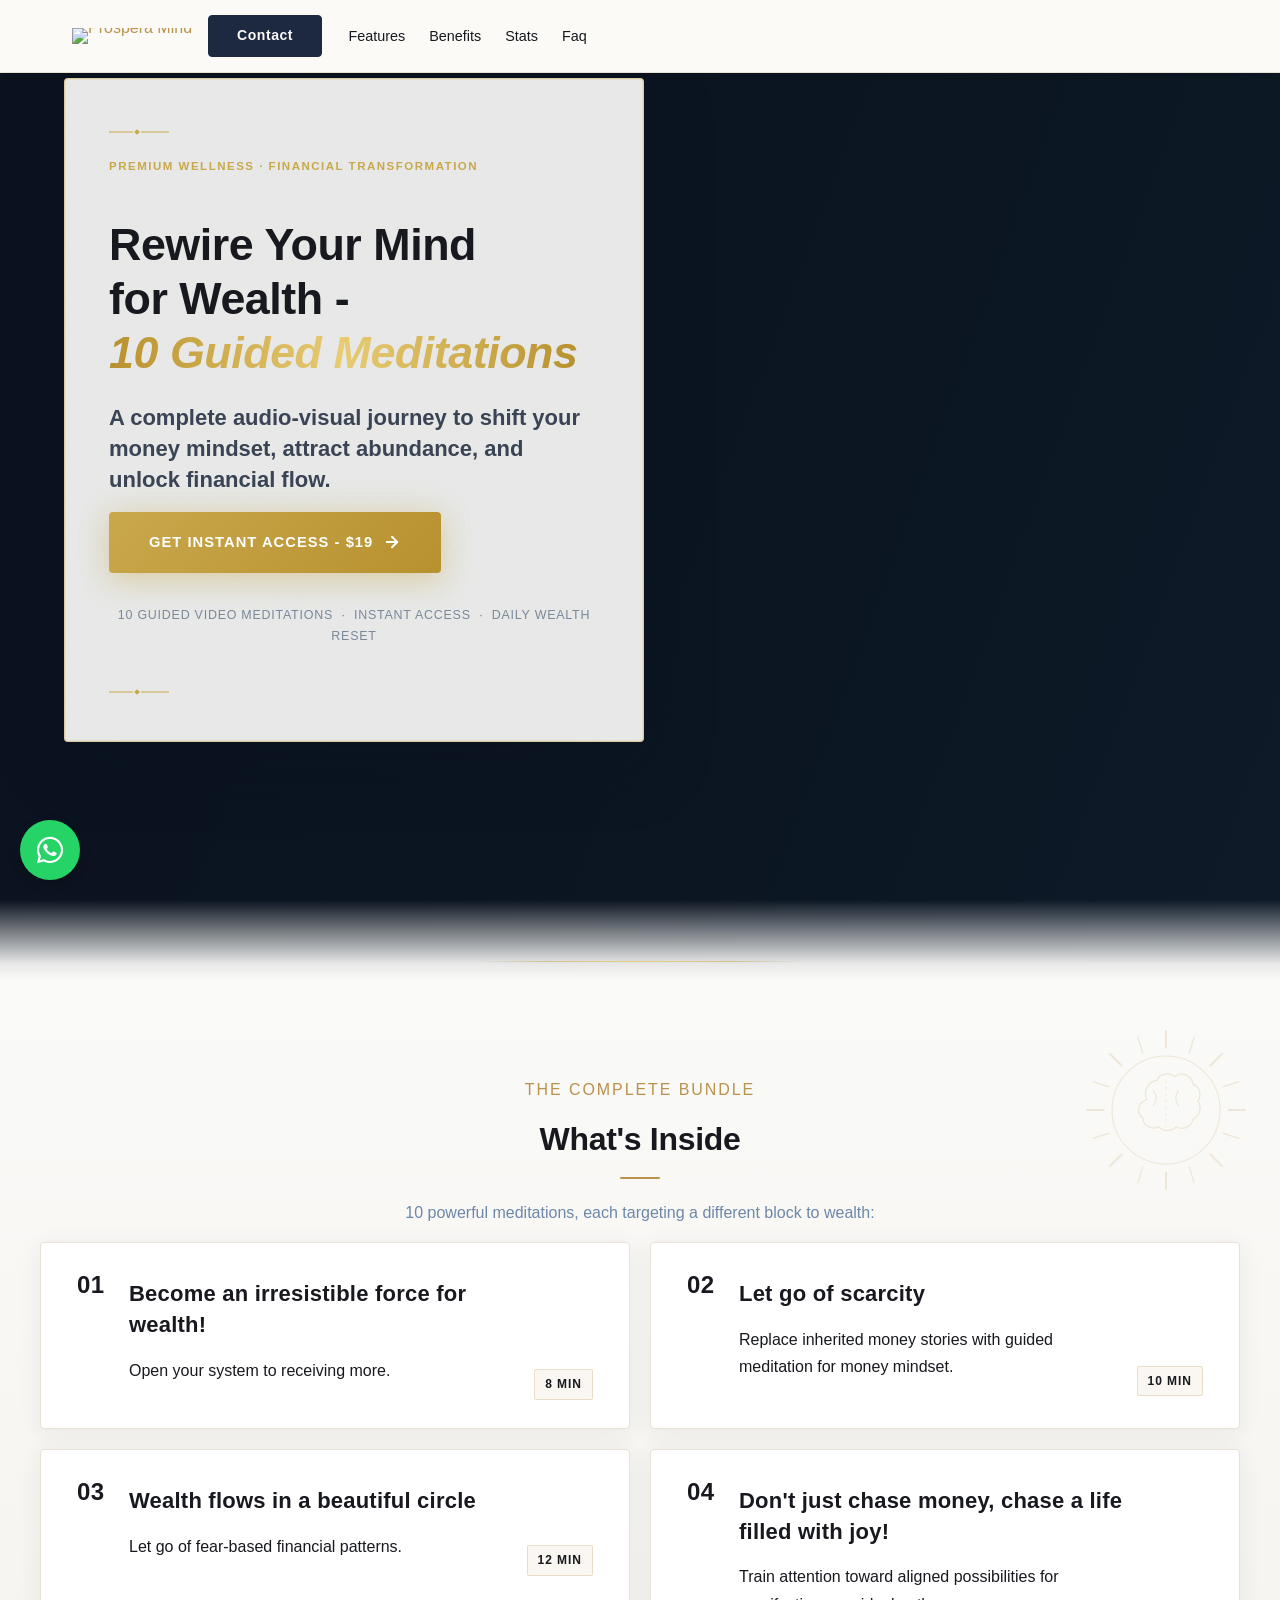
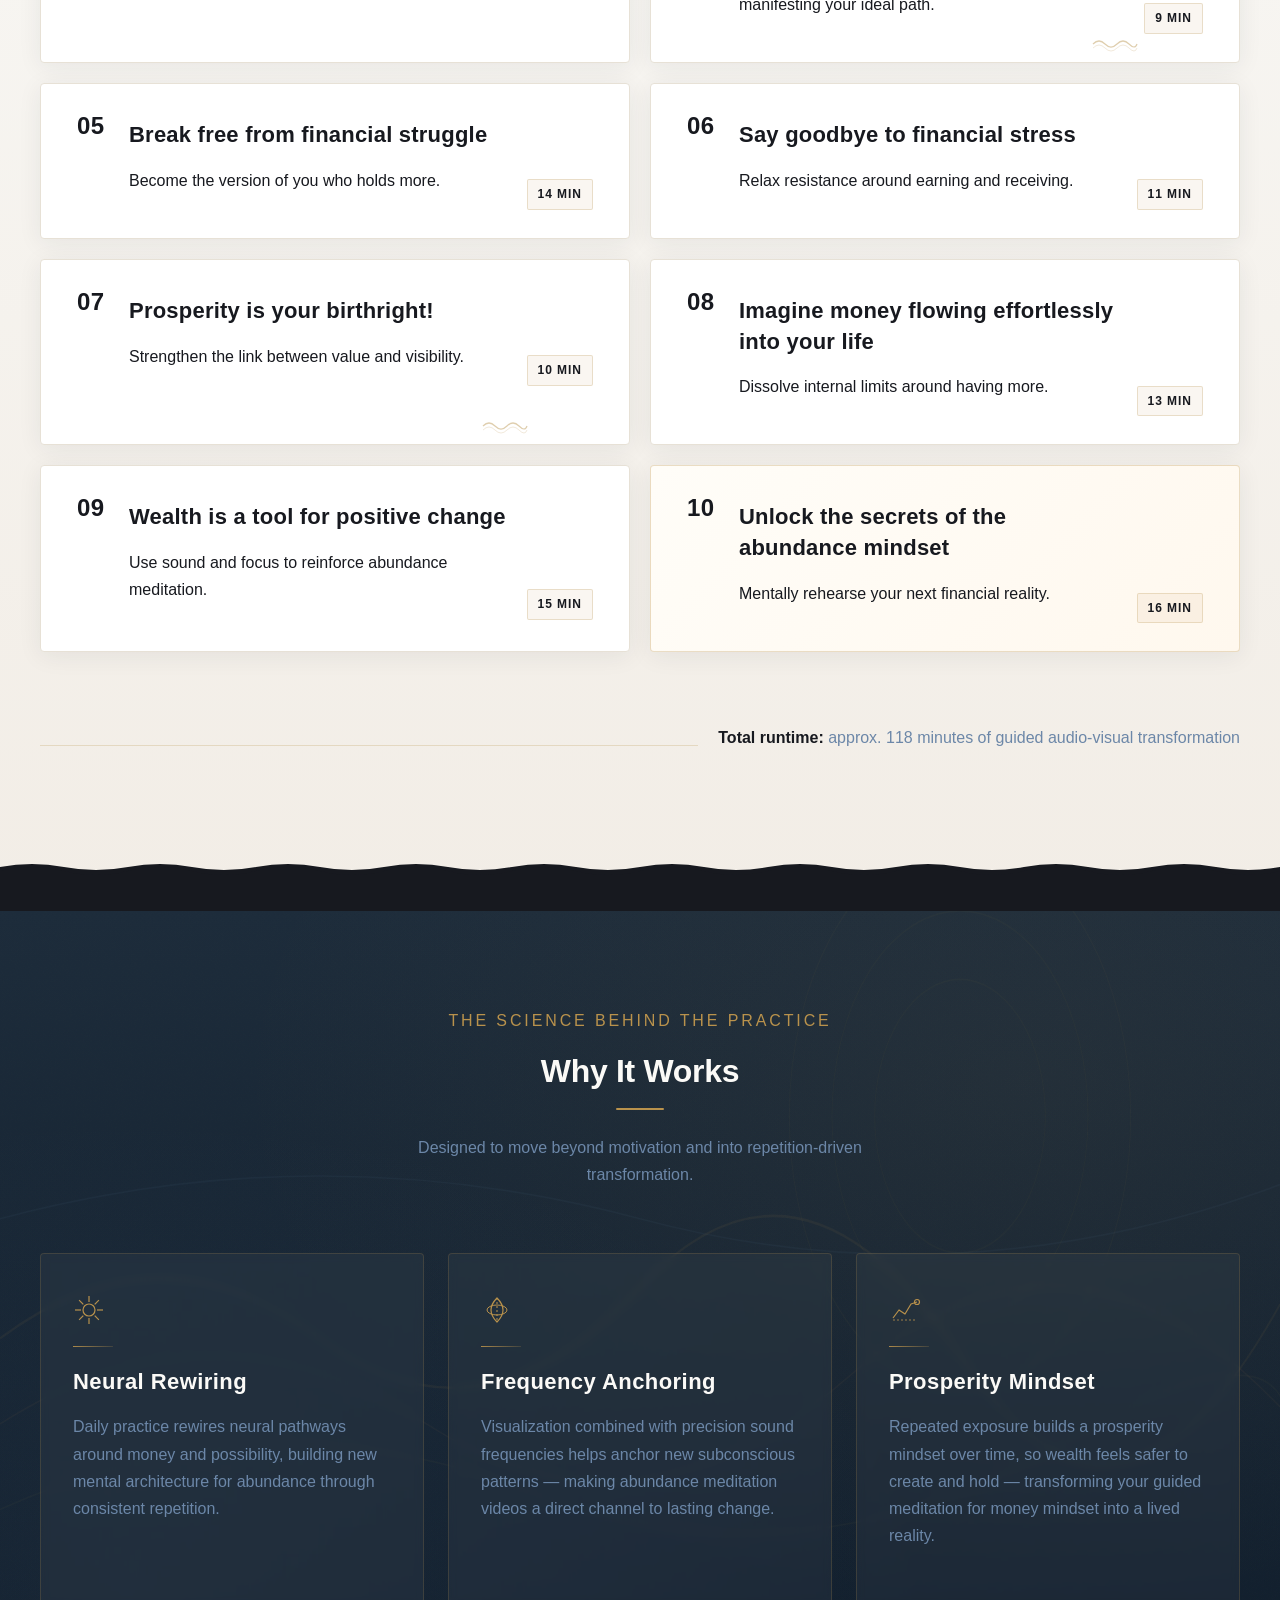
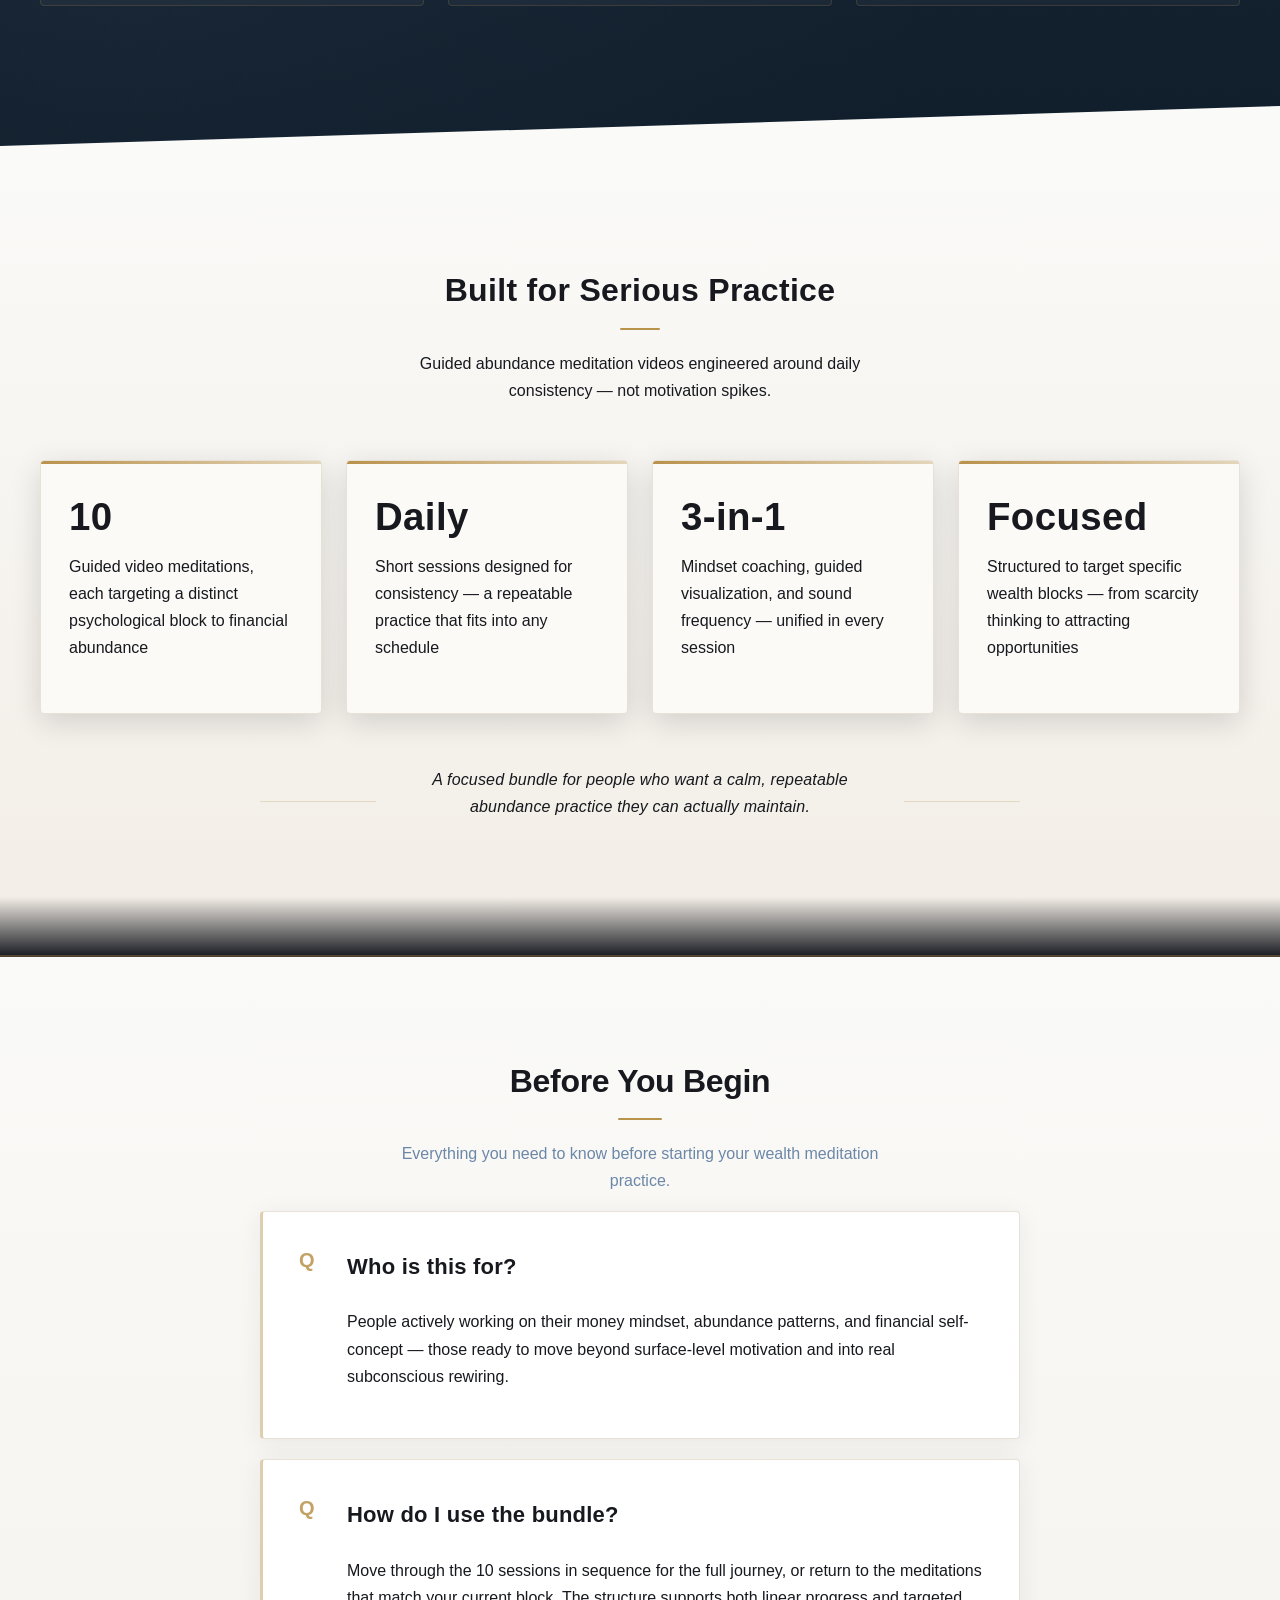
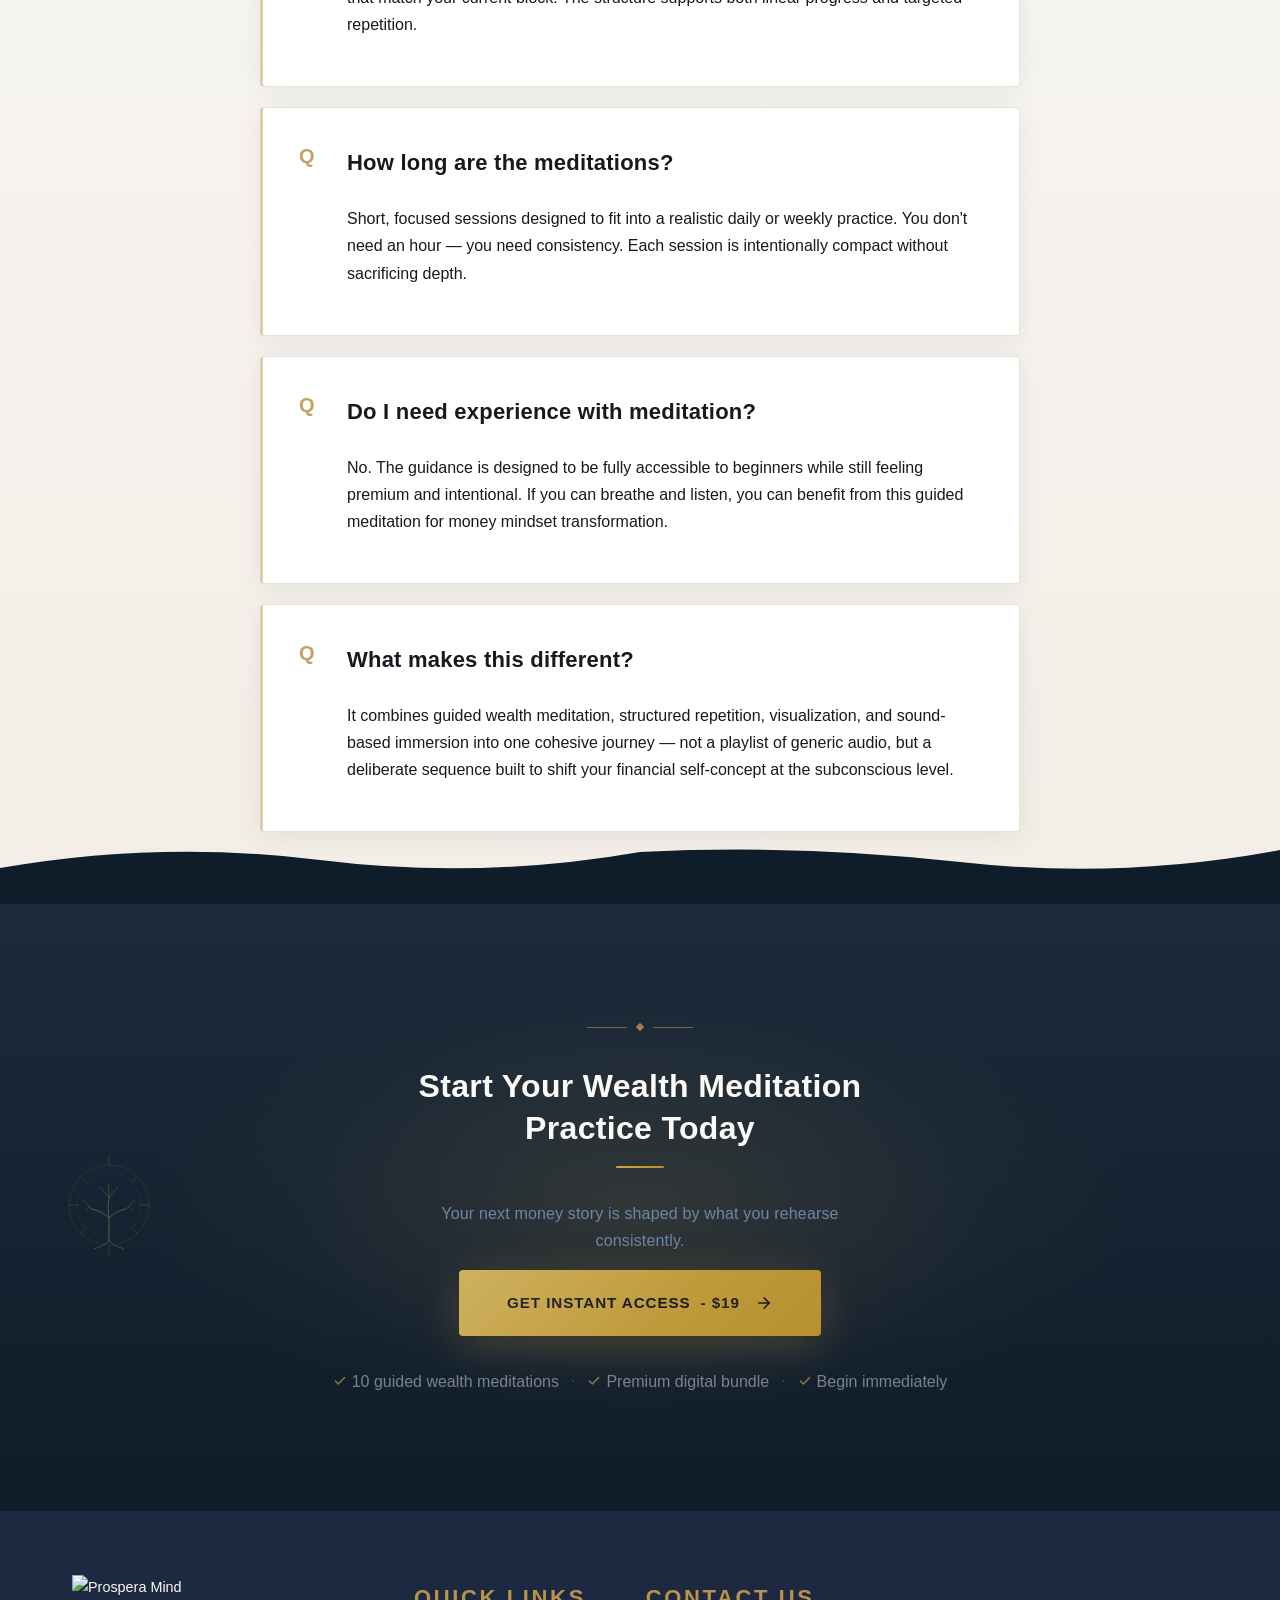
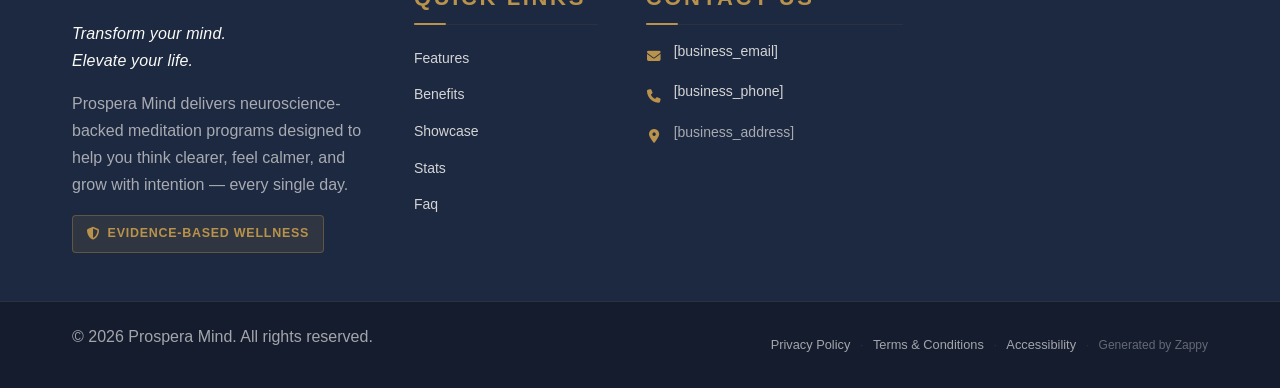
==== commit 3084618c: "Incremental sync: 1 page(s) — update_text" ====
--- a/index.html
+++ b/index.html
@@ -823,7 +823,7 @@
 
   <!-- Editorial Card -->
   <div class="home-hero-container">
-    <article class="home-hero-card"><grammarly-extension data-grammarly-shadow-root="true" style="position: absolute; top: -1px; left: -1px; pointer-events: none; --rem: 16;" class="dnXmp"></grammarly-extension><grammarly-extension data-grammarly-shadow-root="true" style="position: absolute; top: -1px; left: -1px; pointer-events: none; --rem: 16;" class="dnXmp"></grammarly-extension><grammarly-extension data-grammarly-shadow-root="true" style="position: absolute; top: -1px; left: -1px; pointer-events: none; --rem: 16;" class="dnXmp"></grammarly-extension><grammarly-extension data-grammarly-shadow-root="true" style="position: absolute; top: -1px; left: -1px; pointer-events: none; --rem: 16;" class="dnXmp"></grammarly-extension>
+    <article class="home-hero-card"><grammarly-extension data-grammarly-shadow-root="true" style="position: absolute; top: -1px; left: -1px; pointer-events: none; --rem: 16;" class="dnXmp"></grammarly-extension><grammarly-extension data-grammarly-shadow-root="true" style="position: absolute; top: -1px; left: -1px; pointer-events: none; --rem: 16;" class="dnXmp"></grammarly-extension><grammarly-extension data-grammarly-shadow-root="true" style="position: absolute; top: -1px; left: -1px; pointer-events: none; --rem: 16;" class="dnXmp"></grammarly-extension><grammarly-extension data-grammarly-shadow-root="true" style="position: absolute; top: -1px; left: -1px; pointer-events: none; --rem: 16;" class="dnXmp"></grammarly-extension><grammarly-extension data-grammarly-shadow-root="true" style="position: absolute; top: -1px; left: -1px; pointer-events: none; --rem: 16;" class="dnXmp"></grammarly-extension><grammarly-extension data-grammarly-shadow-root="true" style="position: absolute; top: -1px; left: -1px; pointer-events: none; --rem: 16;" class="dnXmp"></grammarly-extension>
 
       <!-- Gold horizontal rule motif (top) -->
       <div class="home-hero-rule-top" aria-hidden="true">
@@ -838,18 +838,18 @@
       <p><span class="home-hero-label">Premium Wellness · Financial Transformation</span>
 
       
-      </p><!-- H1 --><h1 class="home-hero-h1">Rewire Your Mind<br>for Wealth —<br><em>10 Guided Meditations</em></h1>
+      </p><!-- H1 --><h1 class="home-hero-h1" spellcheck="false" style="">Rewire Your Mind<br>for Wealth -<br><em>10 Guided Meditations</em></h1>
 
       <!-- Subtitle -->
-      <h3 class="home-hero-subtitle" >A complete audio-visual journey to shift your money mindset, attract abundance, and unlock financial flow.</h3>
+      <h3 class="home-hero-subtitle" style="" spellcheck="false">A complete audio-visual journey to shift your money mindset, attract abundance, and unlock financial flow.</h3>
 
       <!-- CTA Button -->
       <p><a href="#get-access" class="home-hero-cta btn-primary" data-element-type="button" data-element-id="btn-1779021820652-n5pilj5du" data-native-element="true" style="outline: none;">
-        Get Instant Access — $19<svg data-element-type="icon" data-icon-type="svg" width="18" height="18" viewBox="0 0 24 24" fill="none" stroke="currentColor" stroke-width="2.5" stroke-linecap="round" stroke-linejoin="round" aria-hidden="true"><line x1="5" y1="12" x2="19" y2="12"></line><polyline points="12 5 19 12 12 19"></polyline></svg>
+        Get Instant Access - $19<svg data-element-type="icon" data-icon-type="svg" width="18" height="18" viewBox="0 0 24 24" fill="none" stroke="currentColor" stroke-width="2.5" stroke-linecap="round" stroke-linejoin="round" aria-hidden="true"><line x1="5" y1="12" x2="19" y2="12"></line><polyline points="12 5 19 12 12 19"></polyline></svg>
       </a>
 
       
-      </p><!-- Microcopy --><p class="home-hero-microcopy" >10 guided video meditations&nbsp;&nbsp;·&nbsp;&nbsp;Instant access&nbsp;&nbsp;·&nbsp;&nbsp;Daily wealth reset</p>
+      </p><!-- Microcopy --><p class="home-hero-microcopy" style="" spellcheck="false">10 guided video meditations&nbsp;&nbsp;·&nbsp;&nbsp;Instant access&nbsp;&nbsp;·&nbsp;&nbsp;Daily wealth reset</p>
 
       <!-- Gold horizontal rule motif (bottom) -->
       <div class="home-hero-rule-bottom" aria-hidden="true">
@@ -860,7 +860,7 @@
         </svg>
       </div>
 
-    <grammarly-extension-vbars data-grammarly-shadow-root="true" style="display: contents; --rem: 16;" class="dnXmp"></grammarly-extension-vbars><grammarly-extension-vbars data-grammarly-shadow-root="true" style="display: contents; --rem: 16;" class="dnXmp"></grammarly-extension-vbars></article>
+    <grammarly-extension-vbars data-grammarly-shadow-root="true" style="display: contents; --rem: 16;" class="dnXmp"></grammarly-extension-vbars><grammarly-extension-vbars data-grammarly-shadow-root="true" style="display: contents; --rem: 16;" class="dnXmp"></grammarly-extension-vbars><grammarly-extension-vbars data-grammarly-shadow-root="true" style="display: contents; --rem: 16;" class="dnXmp"></grammarly-extension-vbars></article>
   </div>
 
   <!-- Bottom Divider: gradient fade + brushed-gold rule transitioning to light section -->
